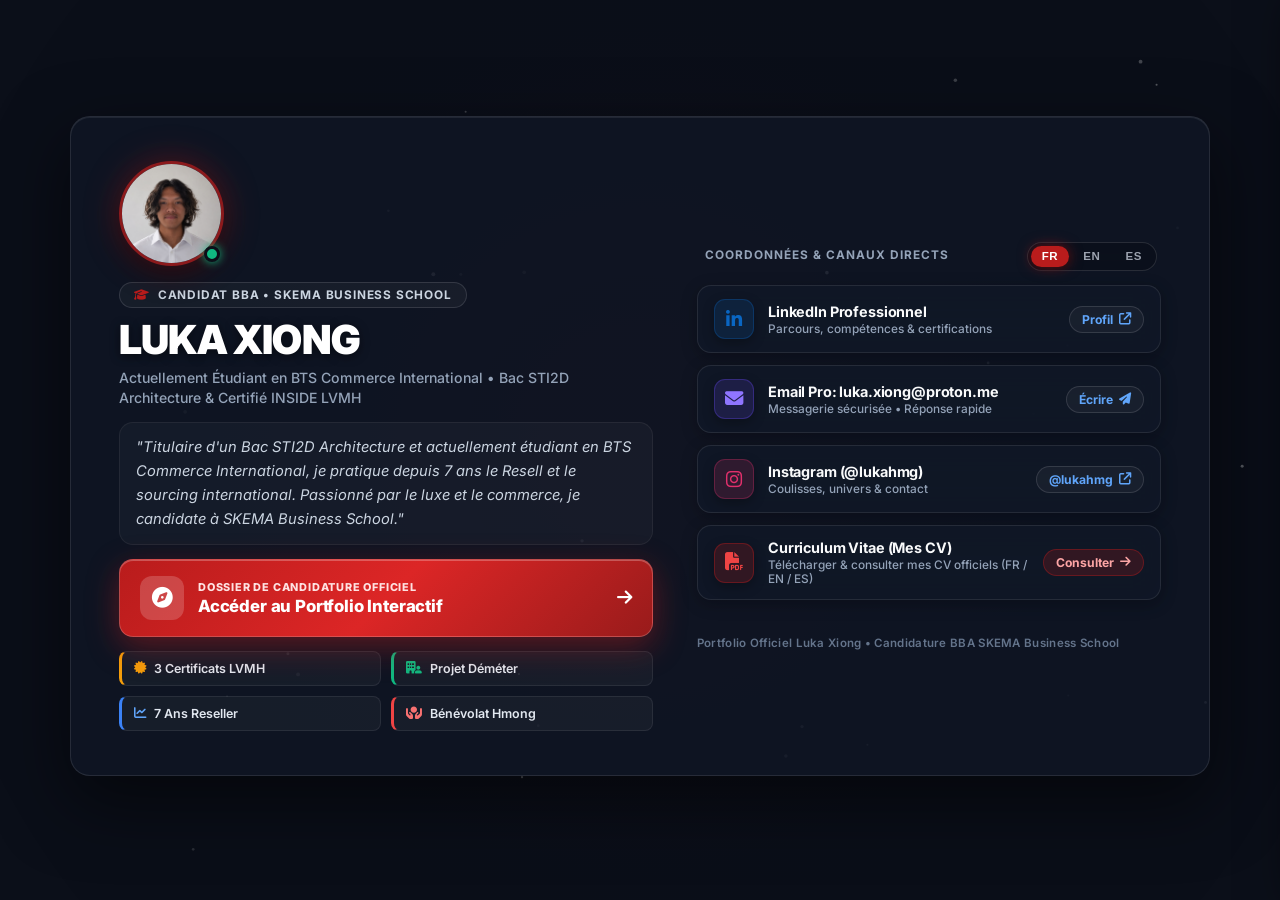
==== index.html @ 1ac9ce9d "Add files via upload" ====
<!DOCTYPE html>
<html lang="fr">
<head>
  <meta charset="UTF-8">
  <meta name="viewport" content="width=device-width, initial-scale=1.0">
  <title>Luka Xiong | Portfolio — Candidature SKEMA Business School</title>
  <meta name="description" content="Portfolio officiel de Luka Xiong — Étudiant et jeune bachelier d'un Bac STI2D Architecture, passionné par le commerce.">
  
  <!-- DNS Prefetch & Google Fonts -->
  <link rel="dns-prefetch" href="https://fonts.googleapis.com">
  <link rel="dns-prefetch" href="https://cdnjs.cloudflare.com">
  <link rel="preconnect" href="https://fonts.googleapis.com">
  <link rel="preconnect" href="https://fonts.gstatic.com" crossorigin>
  <link href="https://fonts.googleapis.com/css2?family=Inter:wght@300;400;500;600;700;800;900&display=swap" rel="stylesheet">
  <link rel="stylesheet" href="https://cdnjs.cloudflare.com/ajax/libs/font-awesome/6.4.0/css/all.min.css">
  
  <!-- Custom Stylesheet & Defer Translation Engine -->
  <link rel="stylesheet" href="styles.css?v=60.0">
  <script defer src="translations.js?v=60.0"></script>
</head>
<body class="on-intro">

  <!-- Interactive Animated Reactive Canvas Background -->
  <canvas id="bgCanvas"></canvas>

  <!-- Laser Sweep Shimmer Line for Multilingual Transitions -->
  <div id="langSweepBar" class="lang-sweep-bar" aria-hidden="true"></div>

  <!-- Executive HUD Floating Language Feedback Toast -->
  <div id="langHudPill" class="lang-hud-pill" aria-hidden="true">
    <i class="fa-solid fa-globe lang-hud-icon"></i>
    <span class="lang-hud-label" id="langHudLabel">Français (FR)</span>
    <span class="lang-hud-status" data-i18n="lang.active">Actif</span>
  </div>

  <!-- Modern Animated Floating Header Navbar -->
  <header class="modern-header header-hidden">
    <a href="#intro" class="brand-title-badge">
      <img src="assets/candidate_photo.jpg" alt="Luka Xiong" class="header-avatar-mini">
      <div class="brand-text-group">
        <span class="brand-name">LUKA XIONG</span>
        <span class="brand-subtitle"><span class="sub-sep">/ </span><span data-i18n="brand.subtitle">CANDIDAT SKEMA BUSINESS SCHOOL</span></span>
      </div>
    </a>

    <!-- Desktop Navigation Links -->
    <div class="nav-links-wrapper">
      <ul class="nav-links-container">
        <li><a href="#intro" class="nav-item-link active"><i class="fa-solid fa-house"></i> <span data-i18n="nav.bio">Accueil</span></a></li>
        <li><a href="#hero" class="nav-item-link"><i class="fa-solid fa-compass"></i> <span data-i18n="nav.hub">Hub Portfolio</span></a></li>
        <li><a href="#etape1" class="nav-item-link"><i class="fa-solid fa-certificate"></i> <span data-i18n="nav.lvmh">1. LVMH</span></a></li>
        <li><a href="#etape2" class="nav-item-link"><i class="fa-solid fa-building-user"></i> <span data-i18n="nav.demeter">2. Déméter</span></a></li>
        <li><a href="#etape3" class="nav-item-link"><i class="fa-solid fa-chart-line"></i> <span data-i18n="nav.resell">3. Reseller</span></a></li>
        <li><a href="#etape4" class="nav-item-link"><i class="fa-solid fa-hands-holding-circle"></i> <span data-i18n="nav.hmong">4. Festivals Hmong</span></a></li>
      </ul>
    </div>

    <!-- Desktop Language Switcher & Contact Button -->
    <div class="header-right-actions">
      <div class="lang-switcher" id="desktopLangSwitcher" role="group" aria-label="Langue">
        <button type="button" class="lang-btn active" data-lang="fr" title="Français">FR</button>
        <button type="button" class="lang-btn" data-lang="en" title="English">EN</button>
        <button type="button" class="lang-btn" data-lang="es" title="Español">ES</button>
      </div>
      <button class="btn-vivid-blue header-contact-btn" id="btnShortlist">
        <i class="fa-solid fa-file-pdf"></i> <span data-i18n="nav.cv_contact">CV &amp; Contact</span>
      </button>
    </div>

    <!-- Mobile 3-Bar Hamburger Toggle Button -->
    <button class="mobile-nav-toggle" id="mobileNavToggle" aria-label="Menu de navigation" title="Ouvrir le menu">
      <span class="bar bar-1"></span>
      <span class="bar bar-2"></span>
      <span class="bar bar-3"></span>
    </button>
  </header>

  <!-- Modern Fluid Mobile Navigation Popup Sheet -->
  <div class="mobile-nav-popover" id="mobileNavPopover">
    <div class="mobile-nav-backdrop" id="mobileNavBackdrop"></div>
    <div class="mobile-nav-pane">
      <div class="mobile-nav-header">
        <div class="mobile-nav-brand">
          <img src="assets/candidate_photo.jpg" alt="Luka Xiong" class="header-avatar-mini">
          <div>
            <div style="font-weight: 800; font-size: 0.95rem; color: #F9FAFB;">Luka Xiong</div>
            <div style="font-size: 0.72rem; color: #FCA5A5; font-weight: 700;"><i class="fa-solid fa-graduation-cap"></i> <span data-i18n="mobile.title">Candidat SKEMA Business School</span></div>
          </div>
        </div>
        <button class="mobile-nav-close" id="mobileNavClose" aria-label="Fermer le menu">&times;</button>
      </div>

      <!-- Mobile Language Switcher Row -->
      <div class="mobile-lang-box">
        <span class="mobile-lang-label"><i class="fa-solid fa-globe"></i> <span data-i18n="mobile.lang_label">Langue / Language :</span></span>
        <div class="lang-switcher" id="mobileLangSwitcher" role="group" aria-label="Choix de la langue">
          <button type="button" class="lang-btn active" data-lang="fr">FR</button>
          <button type="button" class="lang-btn" data-lang="en">EN</button>
          <button type="button" class="lang-btn" data-lang="es">ES</button>
        </div>
      </div>

      <nav class="mobile-nav-menu">
        <a href="#intro" class="mobile-nav-item active">
          <div class="mobile-nav-icon" style="color: #60A5FA; background: rgba(96, 165, 250, 0.12);"><i class="fa-solid fa-house"></i></div>
          <div class="mobile-nav-info">
            <span class="mobile-nav-title" data-i18n="mobile.bio_title">Accueil &amp; Profil</span>
            <span class="mobile-nav-subtitle" data-i18n="mobile.bio_sub">Page de présentation &amp; coordonnées</span>
          </div>
          <i class="fa-solid fa-chevron-right mobile-nav-arrow"></i>
        </a>

        <a href="#hero" class="mobile-nav-item">
          <div class="mobile-nav-icon" style="color: #EF4444; background: rgba(239, 68, 68, 0.12);"><i class="fa-solid fa-compass"></i></div>
          <div class="mobile-nav-info">
            <span class="mobile-nav-title" data-i18n="mobile.hub_title">Hub Portfolio Interactif</span>
            <span class="mobile-nav-subtitle" data-i18n="mobile.hub_sub">Univers orbital &amp; les 4 Piliers</span>
          </div>
          <i class="fa-solid fa-chevron-right mobile-nav-arrow"></i>
        </a>

        <a href="#etape1" class="mobile-nav-item">
          <div class="mobile-nav-icon" style="color: #F59E0B; background: rgba(245, 158, 11, 0.12);"><i class="fa-solid fa-certificate"></i></div>
          <div class="mobile-nav-info">
            <span class="mobile-nav-title" data-i18n="mobile.lvmh_title">1. INSIDE LVMH</span>
            <span class="mobile-nav-subtitle" data-i18n="mobile.lvmh_sub">Certifications Luxe &amp; Management</span>
          </div>
          <i class="fa-solid fa-chevron-right mobile-nav-arrow"></i>
        </a>

        <a href="#etape2" class="mobile-nav-item">
          <div class="mobile-nav-icon" style="color: #10B981; background: rgba(16, 185, 129, 0.12);"><i class="fa-solid fa-building-user"></i></div>
          <div class="mobile-nav-info">
            <span class="mobile-nav-title" data-i18n="mobile.demeter_title">2. C'Parc Déméter</span>
            <span class="mobile-nav-subtitle" data-i18n="mobile.demeter_sub">Architecture &amp; Transition Écologique</span>
          </div>
          <i class="fa-solid fa-chevron-right mobile-nav-arrow"></i>
        </a>

        <a href="#etape3" class="mobile-nav-item">
          <div class="mobile-nav-icon" style="color: #3B82F6; background: rgba(59, 130, 246, 0.12);"><i class="fa-solid fa-chart-line"></i></div>
          <div class="mobile-nav-info">
            <span class="mobile-nav-title" data-i18n="mobile.resell_title">3. Reseller</span>
            <span class="mobile-nav-subtitle" data-i18n="mobile.resell_sub">7 Ans Sourcing Mondial • Achat sur Commande</span>
          </div>
          <i class="fa-solid fa-chevron-right mobile-nav-arrow"></i>
        </a>

        <a href="#etape4" class="mobile-nav-item">
          <div class="mobile-nav-icon" style="color: #EF4444; background: rgba(239, 68, 68, 0.12);"><i class="fa-solid fa-hands-holding-circle"></i></div>
          <div class="mobile-nav-info">
            <span class="mobile-nav-title" data-i18n="mobile.hmong_title">4. Festivals Hmong</span>
            <span class="mobile-nav-subtitle" data-i18n="mobile.hmong_sub">Bénévolat &amp; Engagement Communautaire</span>
          </div>
          <i class="fa-solid fa-chevron-right mobile-nav-arrow"></i>
        </a>
      </nav>

      <div class="mobile-nav-footer">
        <button class="btn-mobile-contact" id="btnMobileContact">
          <i class="fa-solid fa-file-pdf"></i> <span data-i18n="mobile.cta_cv">Consulter mes CV &amp; Contact</span>
        </button>
      </div>
    </div>
  </div>

  <!-- Sticky Bottom Floating Contact & CV Button -->
  <button class="sticky-contact-btn" id="btnShortlistFloating">
    <i class="fa-solid fa-file-pdf"></i> <span data-i18n="sticky.cv_btn">CV &amp; Contact</span>
  </button>

  <!-- INTRO LANDING SECTION (WITHOUT TOP NAVBAR) -->
  <section class="modern-section active-view" id="intro">
    <div class="linktree-dashboard-container">
      
      <!-- Left Panel: Profile Identity & Big CTA -->
      <div class="linktree-left-panel">
        <div class="linktree-avatar-wrap">
          <img src="assets/candidate_photo.jpg" alt="Luka Xiong" class="linktree-avatar">
          <div class="linktree-online-badge" title="Disponible pour échange" data-i18n-title="intro.online_badge"></div>
        </div>

        <div class="linktree-meta-block">
          <div class="skema-tag" style="margin-bottom: 4px;">
            <i class="fa-solid fa-graduation-cap"></i> <span data-i18n="intro.skema_tag">Candidat BBA • SKEMA Business School</span>
          </div>
          <h1 class="linktree-name">LUKA XIONG</h1>
          <div class="linktree-subtitle" data-i18n="intro.subtitle">
            Actuellement Étudiant en BTS Commerce International • Bac STI2D Architecture &amp; Certifié INSIDE LVMH
          </div>
        </div>

        <div class="linktree-bio" data-i18n="intro.bio">
          "Titulaire d'un Bac STI2D Architecture et actuellement étudiant en BTS Commerce International, je pratique depuis 7 ans le Resell et le sourcing international. Passionné par le luxe et le commerce, je candidate à SKEMA Business School."
        </div>

        <!-- BIG CTA: ACCESS PORTFOLIO HUB -->
        <a href="#hero" class="linktree-portfolio-cta" id="ctaAccessPortfolio">
          <div class="cta-left">
            <div class="cta-pulse-icon">
              <i class="fa-solid fa-compass"></i>
            </div>
            <div class="cta-text-wrap">
              <span class="cta-label" data-i18n="intro.cta_label">DOSSIER DE CANDIDATURE OFFICIEL</span>
              <span class="cta-title" data-i18n="intro.cta_title">Accéder au Portfolio Interactif</span>
            </div>
          </div>
          <div class="cta-arrow">
            <i class="fa-solid fa-arrow-right"></i>
          </div>
        </a>

        <!-- 4 Highlights Mini-Pills -->
        <div class="intro-highlights-grid">
          <div class="highlight-mini-pill" style="border-left: 3px solid #F59E0B;">
            <i class="fa-solid fa-certificate" style="color: #F59E0B;"></i>
            <span data-i18n="intro.pill_lvmh">3 Certificats LVMH</span>
          </div>
          <div class="highlight-mini-pill" style="border-left: 3px solid #10B981;">
            <i class="fa-solid fa-building-user" style="color: #10B981;"></i>
            <span data-i18n="intro.pill_demeter">Projet Déméter</span>
          </div>
          <div class="highlight-mini-pill" style="border-left: 3px solid #3B82F6;">
            <i class="fa-solid fa-chart-line" style="color: #60A5FA;"></i>
            <span data-i18n="intro.pill_resell">7 Ans Reseller</span>
          </div>
          <div class="highlight-mini-pill" style="border-left: 3px solid #EF4444;">
            <i class="fa-solid fa-hands-holding-circle" style="color: #F87171;"></i>
            <span data-i18n="intro.pill_hmong">Bénévolat Hmong</span>
          </div>
        </div>
      </div>

      <!-- Right Panel: Channels, Social Links & Language Switcher -->
      <div class="linktree-right-panel">
        
        <div class="linktree-section-header">
          <span class="linktree-section-label" data-i18n="intro.links_header">Coordonnées &amp; Canaux Directs</span>
          <!-- In-Page Language Switcher on Intro Landing (since navbar is hidden) -->
          <div class="lang-switcher" id="introLangSwitcher" role="group" aria-label="Langue">
            <button type="button" class="lang-btn active" data-lang="fr" title="Français">FR</button>
            <button type="button" class="lang-btn" data-lang="en" title="English">EN</button>
            <button type="button" class="lang-btn" data-lang="es" title="Español">ES</button>
          </div>
        </div>

        <div class="linktree-links-list">
          
          <!-- LinkedIn -->
          <a href="https://www.linkedin.com/in/luka-xiong-8209503b0/" target="_blank" rel="noopener noreferrer" class="linktree-link-card">
            <div class="link-card-left">
              <div class="link-icon-box" style="background: rgba(10, 102, 194, 0.15); color: #0A66C2; border: 1px solid rgba(10, 102, 194, 0.3);">
                <i class="fa-brands fa-linkedin-in"></i>
              </div>
              <div class="link-info">
                <span class="link-title" data-i18n="intro.link_linkedin_title">LinkedIn Professionnel</span>
                <span class="link-sub" data-i18n="intro.link_linkedin_sub">Parcours, compétences &amp; certifications</span>
              </div>
            </div>
            <div class="link-action-pill">
              <span data-i18n="intro.link_linkedin_btn">Profil</span> <i class="fa-solid fa-arrow-up-right-from-square"></i>
            </div>
          </a>

          <!-- Email Proton -->
          <a href="mailto:luka.xiong@proton.me" class="linktree-link-card selectable-copy">
            <div class="link-card-left">
              <div class="link-icon-box" style="background: rgba(109, 74, 255, 0.15); color: #8F75FF; border: 1px solid rgba(109, 74, 255, 0.3);">
                <i class="fa-solid fa-envelope"></i>
              </div>
              <div class="link-info">
                <span class="link-title" data-i18n="intro.link_proton_title">Email Pro: luka.xiong@proton.me</span>
                <span class="link-sub" data-i18n="intro.link_proton_sub">Messagerie sécurisée • Réponse rapide</span>
              </div>
            </div>
            <div class="link-action-pill">
              <span data-i18n="intro.link_proton_btn">Écrire</span> <i class="fa-solid fa-paper-plane"></i>
            </div>
          </a>

          <!-- Instagram -->
          <a href="https://www.instagram.com/lukahmg/" target="_blank" rel="noopener noreferrer" class="linktree-link-card">
            <div class="link-card-left">
              <div class="link-icon-box" style="background: rgba(225, 48, 108, 0.15); color: #E1306C; border: 1px solid rgba(225, 48, 108, 0.3);">
                <i class="fa-brands fa-instagram"></i>
              </div>
              <div class="link-info">
                <span class="link-title" data-i18n="intro.link_insta_title">Instagram (@lukahmg)</span>
                <span class="link-sub" data-i18n="intro.link_insta_sub">Coulisses, univers &amp; contact</span>
              </div>
            </div>
            <div class="link-action-pill">
              <span data-i18n="intro.link_insta_btn">@lukahmg</span> <i class="fa-solid fa-arrow-up-right-from-square"></i>
            </div>
          </a>


          <!-- CV Trigger Card -->
          <div class="linktree-link-card" id="linktreeContactBtn" style="cursor: pointer;">
            <div class="link-card-left">
              <div class="link-icon-box" style="background: rgba(185, 28, 28, 0.2); color: #EF4444; border: 1px solid rgba(185, 28, 28, 0.4);">
                <i class="fa-solid fa-file-pdf"></i>
              </div>
              <div class="link-info">
                <span class="link-title" data-i18n="intro.link_cv_title">Curriculum Vitae (Mes CV)</span>
                <span class="link-sub" data-i18n="intro.link_cv_sub">Télécharger &amp; consulter mes CV officiels (FR / EN / ES)</span>
              </div>
            </div>
            <div class="link-action-pill" style="background: rgba(185, 28, 28, 0.2); color: #FCA5A5; border-color: rgba(185, 28, 28, 0.4);">
              <span data-i18n="intro.link_cv_btn">Consulter</span> <i class="fa-solid fa-arrow-right"></i>
            </div>
          </div>

        </div>

        <div class="linktree-footer" data-i18n="intro.footer_note">
          Portfolio Officiel Luka Xiong • Candidature BBA SKEMA Business School
        </div>

      </div>

    </div>
  </section>

  <!-- HERO CENTRAL ORBIT HUB SECTION -->
  <section class="modern-section" id="hero">
    <div class="central-universe-container">
      <a href="#intro" class="back-to-hub-btn" style="position: absolute; top: 1.5rem; left: 1.5rem; z-index: 100;"><i class="fa-solid fa-arrow-left"></i> <span data-i18n="nav.back_to_intro">Retour à l'accueil</span></a>
      
      <!-- ELEGANT EXECUTIVE SKEMA ORBITAL SYSTEM -->
      <div class="skema-orbit-system" id="skemaOrbitSystem">
        <div class="skema-orbit-ring ring-large"></div>
        <div class="skema-orbit-ring ring-dashed"></div>
        <div class="skema-orbit-ring ring-medium"></div>
        <div class="skema-core-aura"></div>
        <div class="skema-satellite sat-1"></div>
        <div class="skema-satellite sat-2"></div>
      </div>

      <!-- CENTER HUB: LUKA XIONG -->
      <div class="center-profile-core">
        <div class="avatar-ring-container center-avatar-glow">
          <img src="assets/candidate_photo.jpg" alt="Luka Xiong" class="avatar-img">
          <div class="online-badge-dot" title="Disponible pour entretien"></div>
        </div>

        <div class="center-core-content">
          <div class="skema-tag" style="margin-bottom: 8px;">
            <i class="fa-solid fa-graduation-cap"></i> <span data-i18n="intro.skema_tag">Candidat BBA • SKEMA Business School</span>
          </div>
          <h1 class="center-core-title">LUKA XIONG</h1>
          <div class="center-core-subtitle" data-i18n="hero.subtitle">Bac STI2D Architecture • Candidat SKEMA Business School</div>
          <div class="center-core-quote" data-i18n="hero.quote">
            "Étudiant et jeune bachelier d'un Bac STI2D Architecture, passionné par le commerce."
          </div>

          <!-- Social Quick Links -->
          <div class="center-social-bar">
            <a href="https://www.linkedin.com/in/luka-xiong-8209503b0/" target="_blank" rel="noopener noreferrer" class="orbit-social-link" title="LinkedIn"><i class="fa-brands fa-linkedin"></i></a>
            <a href="mailto:luka.xiong@proton.me" class="orbit-social-link" title="Email Pro Proton (luka.xiong@proton.me)"><i class="fa-solid fa-envelope"></i></a>
            <a href="https://www.instagram.com/lukahmg/" target="_blank" rel="noopener noreferrer" class="orbit-social-link" title="Instagram"><i class="fa-brands fa-instagram"></i></a>
          </div>

          <div style="margin-top: 14px; display: flex; align-items: center; justify-content: center; gap: 8px; flex-wrap: wrap;">
            <button type="button" id="heroCvBtn" style="display: inline-flex; align-items: center; gap: 6px; font-size: 0.78rem; font-weight: 700; color: #FFFFFF; text-decoration: none; padding: 6px 16px; background: #B91C1C; border: 1px solid rgba(255,255,255,0.2); border-radius: 99px; cursor: pointer; box-shadow: 0 4px 12px rgba(185, 28, 28, 0.4); transition: all 0.2s ease;">
              <i class="fa-solid fa-file-pdf"></i> <span data-i18n="hero.cv_btn">Consulter mes CV (PDF)</span>
            </button>
            <a href="#intro" style="display: inline-flex; align-items: center; gap: 6px; font-size: 0.76rem; font-weight: 700; color: #94A3B8; text-decoration: none; padding: 6px 14px; background: rgba(255,255,255,0.05); border: 1px solid rgba(255,255,255,0.1); border-radius: 99px; transition: all 0.2s ease;">
              <i class="fa-solid fa-address-card" style="color: #60A5FA;"></i> <span data-i18n="hero.bio_btn">Bio &amp; Liens</span>
            </a>
          </div>
        </div>
      </div>

      <!-- 4 ORBITING THEME NODES DISPERSED AROUND LUKA -->
      
      <!-- Node 1: INSIDE LVMH (Top Left) -->
      <a href="#etape1" class="orbit-node node-lvmh">
        <div class="node-icon"><i class="fa-solid fa-certificate"></i></div>
        <div class="node-text-wrap">
          <span class="node-tag" data-i18n="hero.node1_tag">1. CERTIFICATIONS LUXE</span>
          <span class="node-title" data-i18n="hero.node1_title">INSIDE LVMH</span>
          <span class="node-desc" data-i18n="hero.node1_desc">Filières Global Management</span>
        </div>
      </a>

      <!-- Node 2: PROJET DÉMÉTER (Top Right) -->
      <a href="#etape2" class="orbit-node node-demeter">
        <div class="node-icon"><i class="fa-solid fa-building-user"></i></div>
        <div class="node-text-wrap">
          <span class="node-tag" data-i18n="hero.node2_tag">2. ARCHITECTURE DURABLE</span>
          <span class="node-title" data-i18n="hero.node2_title">C'Parc Déméter</span>
          <span class="node-desc" data-i18n="hero.node2_desc">Transition Durable &amp; Éco-Conception</span>
        </div>
      </a>

      <!-- Node 3: RESELLER (Bottom Left) -->
      <a href="#etape3" class="orbit-node node-resell">
        <div class="node-icon"><i class="fa-solid fa-chart-line"></i></div>
        <div class="node-text-wrap">
          <span class="node-tag" data-i18n="hero.node3_tag">3. COMMERCE &amp; SOURCING MONDIAL</span>
          <span class="node-title" data-i18n="hero.node3_title">Reseller</span>
          <span class="node-desc" data-i18n="hero.node3_desc">7 Ans Terrain • Sourcing International</span>
        </div>
      </a>

      <!-- Node 4: BÉNÉVOLAT & FESTIVALS HMONG (Bottom Right) -->
      <a href="#etape4" class="orbit-node node-benevolat">
        <div class="node-icon"><i class="fa-solid fa-hands-holding-circle"></i></div>
        <div class="node-text-wrap">
          <span class="node-tag" data-i18n="hero.node4_tag">4. BÉNÉVOLAT &amp; ENTRAIDE</span>
          <span class="node-title" data-i18n="hero.node4_title">Festivals Hmong</span>
          <span class="node-desc" data-i18n="hero.node4_desc">"At Home Worldwide" • 7 Villes</span>
        </div>
      </a>

    </div>
  </section>

  <!-- ÉTAPE 1 : CERTIFICATIONS PROFESSIONNELLES INSIDE LVMH -->
  <section class="modern-section" id="etape1">
    <a href="#hero" class="back-to-hub-btn"><i class="fa-solid fa-arrow-left"></i> <span data-i18n="nav.back_to_hub">Retour au Hub Portfolio</span></a>
    <div class="skema-tag">
      <i class="fa-solid fa-graduation-cap"></i> <span data-i18n="lvmh.skema_tag">Synergie SKEMA • Filières Global Management &amp; Luxe</span>
    </div>
    <div class="step-number-tag">
      <i class="fa-solid fa-certificate"></i> <span data-i18n="lvmh.step_tag">ÉTAPE 1 / 4 — APPRENDRE AU-DELÀ DES COURS</span>
    </div>
    <h2 class="section-hero-title"><span data-i18n="lvmh.title">Certifications INSIDE LVMH</span></h2>
    <div class="section-hero-subtitle" data-i18n="lvmh.subtitle">Immersion certifiée dans les coulisses et l'excellence managériale du premier groupe de luxe mondial</div>

    <!-- Official LVMH Certificates Display -->
    <div style="margin-bottom: 2.5rem;">
      <div style="display: flex; align-items: center; justify-content: space-between; margin-bottom: 1.25rem;">
        <div style="font-size: 0.85rem; font-weight: 800; letter-spacing: 1.5px; text-transform: uppercase; color: #EAB308;">
          <i class="fa-solid fa-award"></i> <span data-i18n="lvmh.certs_header">Mes 3 Certificats Officiels INSIDE LVMH</span>
        </div>
        <span style="font-size: 0.78rem; color: #94A3B8; font-weight: 600;"><i class="fa-solid fa-shield-halved" style="color: #D4AF37;"></i> <span data-i18n="lvmh.certs_badge">Validé &amp; Diplômé</span></span>
      </div>

      <div class="grid-3">
        <!-- 1. Creation & Branding, Operations & Supply Chain -->
        <div class="vivid-card card-lvmh image-box" style="padding: 16px; display: flex; flex-direction: column; justify-content: space-between;">
          <div>
            <div class="photo-frame-wrapper aspect-16-9 clickable-proof" data-img="assets/lvmh_cert_1_hd.png" style="cursor: zoom-in;" title="Cliquez pour agrandir en HD">
              <img loading="lazy" decoding="async" src="assets/lvmh_cert_1_hd.png" alt="Certificat Officiel LVMH Creation & Operations - Luka Xiong">
            </div>
            <div style="padding: 12px 4px 4px 4px;">
              <div style="display: flex; justify-content: space-between; align-items: center; margin-bottom: 6px;">
                <span style="background: rgba(212, 175, 55, 0.15); color: #F59E0B; padding: 2px 8px; border-radius: 99px; font-size: 0.7rem; font-weight: 800; border: 1px solid rgba(212, 175, 55, 0.3);">Spécialisation 1</span>
                <span style="color: #94A3B8; font-size: 0.7rem; font-weight: 600;"><i class="fa-solid fa-calendar-check" style="color: #D4AF37;"></i> 10/12/2025</span>
              </div>
              <div style="color: #F9FAFB; font-weight: 800; font-size: 0.92rem; line-height: 1.35;" data-i18n="lvmh.cert1_title">Creation &amp; Branding, Operations &amp; Supply Chain</div>
              <div style="color: #64748B; font-size: 0.68rem; margin-top: 4px; font-family: monospace;">ID: a361674b-f0f9-4cda...</div>
            </div>
          </div>
          <div style="display: flex; gap: 6px; margin-top: 12px; padding-top: 10px; border-top: 1px solid rgba(255,255,255,0.06);">
            <button type="button" class="btn-cv-prev clickable-proof" data-img="assets/lvmh_cert_1_hd.png" style="flex: 1; padding: 6px 10px; font-size: 0.74rem;">
              <i class="fa-solid fa-eye"></i> <span data-i18n="lvmh.btn_preview">Aperçu HD</span>
            </button>
            <a href="assets/certificat_lvmh_creation_operations.pdf" target="_blank" download="Certificat_LVMH_Creation_Operations_Luka_Xiong.pdf" class="btn-cv-dl" style="background: rgba(212, 175, 55, 0.2); border-color: #D4AF37; color: #FFFFFF !important; padding: 6px 10px; font-size: 0.74rem;" title="Télécharger le PDF officiel">
              <i class="fa-solid fa-download"></i> <span data-i18n="lvmh.btn_download">PDF</span>
            </a>
          </div>
        </div>

        <!-- 2. Creation & Branding, Retail & Customer Experience -->
        <div class="vivid-card card-lvmh image-box" style="padding: 16px; display: flex; flex-direction: column; justify-content: space-between;">
          <div>
            <div class="photo-frame-wrapper aspect-16-9 clickable-proof" data-img="assets/lvmh_cert_2_hd.png" style="cursor: zoom-in;" title="Cliquez pour agrandir en HD">
              <img loading="lazy" decoding="async" src="assets/lvmh_cert_2_hd.png" alt="Certificat Officiel LVMH Creation & Retail - Luka Xiong">
            </div>
            <div style="padding: 12px 4px 4px 4px;">
              <div style="display: flex; justify-content: space-between; align-items: center; margin-bottom: 6px;">
                <span style="background: rgba(212, 175, 55, 0.15); color: #F59E0B; padding: 2px 8px; border-radius: 99px; font-size: 0.7rem; font-weight: 800; border: 1px solid rgba(212, 175, 55, 0.3);">Spécialisation 2</span>
                <span style="color: #94A3B8; font-size: 0.7rem; font-weight: 600;"><i class="fa-solid fa-calendar-check" style="color: #D4AF37;"></i> 05/07/2026</span>
              </div>
              <div style="color: #F9FAFB; font-weight: 800; font-size: 0.92rem; line-height: 1.35;" data-i18n="lvmh.cert2_title">Creation &amp; Branding, Retail &amp; Customer Experience</div>
              <div style="color: #64748B; font-size: 0.68rem; margin-top: 4px; font-family: monospace;">ID: 3e78050c-1c9d-4a4c...</div>
            </div>
          </div>
          <div style="display: flex; gap: 6px; margin-top: 12px; padding-top: 10px; border-top: 1px solid rgba(255,255,255,0.06);">
            <button type="button" class="btn-cv-prev clickable-proof" data-img="assets/lvmh_cert_2_hd.png" style="flex: 1; padding: 6px 10px; font-size: 0.74rem;">
              <i class="fa-solid fa-eye"></i> <span data-i18n="lvmh.btn_preview">Aperçu HD</span>
            </button>
            <a href="assets/certificat_lvmh_creation_retail.pdf" target="_blank" download="Certificat_LVMH_Creation_Retail_Luka_Xiong.pdf" class="btn-cv-dl" style="background: rgba(212, 175, 55, 0.2); border-color: #D4AF37; color: #FFFFFF !important; padding: 6px 10px; font-size: 0.74rem;" title="Télécharger le PDF officiel">
              <i class="fa-solid fa-download"></i> <span data-i18n="lvmh.btn_download">PDF</span>
            </a>
          </div>
        </div>

        <!-- 3. Operations & Supply Chain, Retail & Customer Experience -->
        <div class="vivid-card card-lvmh image-box" style="padding: 16px; display: flex; flex-direction: column; justify-content: space-between;">
          <div>
            <div class="photo-frame-wrapper aspect-16-9 clickable-proof" data-img="assets/lvmh_cert_3_hd.png" style="cursor: zoom-in;" title="Cliquez pour agrandir en HD">
              <img loading="lazy" decoding="async" src="assets/lvmh_cert_3_hd.png" alt="Certificat Officiel LVMH Operations & Retail - Luka Xiong">
            </div>
            <div style="padding: 12px 4px 4px 4px;">
              <div style="display: flex; justify-content: space-between; align-items: center; margin-bottom: 6px;">
                <span style="background: rgba(212, 175, 55, 0.15); color: #F59E0B; padding: 2px 8px; border-radius: 99px; font-size: 0.7rem; font-weight: 800; border: 1px solid rgba(212, 175, 55, 0.3);">Spécialisation 3</span>
                <span style="color: #94A3B8; font-size: 0.7rem; font-weight: 600;"><i class="fa-solid fa-calendar-check" style="color: #D4AF37;"></i> 05/07/2026</span>
              </div>
              <div style="color: #F9FAFB; font-weight: 800; font-size: 0.92rem; line-height: 1.35;" data-i18n="lvmh.cert3_title">Operations &amp; Supply Chain, Retail &amp; Customer Experience</div>
              <div style="color: #64748B; font-size: 0.68rem; margin-top: 4px; font-family: monospace;">ID: a361674b-f0f9-4cda...</div>
            </div>
          </div>
          <div style="display: flex; gap: 6px; margin-top: 12px; padding-top: 10px; border-top: 1px solid rgba(255,255,255,0.06);">
            <button type="button" class="btn-cv-prev clickable-proof" data-img="assets/lvmh_cert_3_hd.png" style="flex: 1; padding: 6px 10px; font-size: 0.74rem;">
              <i class="fa-solid fa-eye"></i> <span data-i18n="lvmh.btn_preview">Aperçu HD</span>
            </button>
            <a href="assets/certificat_lvmh_operations_retail.pdf" target="_blank" download="Certificat_LVMH_Operations_Retail_Luka_Xiong.pdf" class="btn-cv-dl" style="background: rgba(212, 175, 55, 0.2); border-color: #D4AF37; color: #FFFFFF !important; padding: 6px 10px; font-size: 0.74rem;" title="Télécharger le PDF officiel">
              <i class="fa-solid fa-download"></i> <span data-i18n="lvmh.btn_download">PDF</span>
            </a>
          </div>
        </div>
      </div>
    </div>

    <!-- Ce que j'ai concrètement appris avec INSIDE LVMH (4 Piliers Clés) -->
    <div class="tab-container vivid-card card-lvmh" style="margin-bottom: 2rem;">
      <div style="font-size: 0.85rem; font-weight: 800; letter-spacing: 1.5px; text-transform: uppercase; color: #EAB308; margin-bottom: 1.25rem;">
        <i class="fa-solid fa-lightbulb"></i> <span data-i18n="lvmh.learn_header">Ce Que J'ai Concrètement Appris &amp; Retenu (Mes 4 Piliers Clés)</span>
      </div>

      <div class="tab-controls">
        <button class="tab-btn active" data-tab="module1"><i class="fa-solid fa-landmark"></i> <span data-i18n="lvmh.tab1_btn">1. Histoire &amp; Marques</span></button>
        <button class="tab-btn" data-tab="module2"><i class="fa-solid fa-wand-magic-sparkles"></i> <span data-i18n="lvmh.tab2_btn">2. Image &amp; Création</span></button>
        <button class="tab-btn" data-tab="module3"><i class="fa-solid fa-leaf"></i> <span data-i18n="lvmh.tab3_btn">3. Logistique &amp; Écologie</span></button>
        <button class="tab-btn" data-tab="module4"><i class="fa-solid fa-gem"></i> <span data-i18n="lvmh.tab4_btn">4. Vente &amp; Accueil Client</span></button>
      </div>

      <div class="tab-pane active" id="module1">
        <h4 style="color: #F9FAFB; font-size: 1.2rem; font-weight: 800; margin-bottom: 12px;" data-i18n="lvmh.tab1_title">1. Modèle Économique &amp; Préservation de la Valeur</h4>
        <div style="display: flex; flex-direction: column; gap: 10px;">
          <div class="insight-bullet">
            <i class="fa-solid fa-building-columns" style="color: #D4AF37;"></i>
            <div data-i18n="lvmh.tab1_p1">
              <strong>Préservation des 75 Maisons :</strong> Gestion décentralisée d'un portefeuille de marques prestigieuses, en maintenant l'héritage historique et l'artisanat d'exception de chacune sans standardisation.
            </div>
          </div>
          <div class="insight-bullet">
            <i class="fa-solid fa-chart-pie" style="color: #D4AF37;"></i>
            <div data-i18n="lvmh.tab1_p2">
              <strong>Modèle Économique du Luxe :</strong> Rareté maîtrisée, marges brutes élevées, absence de déstockage massif pour protéger la valeur et la désirabilité sur le très long terme.
            </div>
          </div>
        </div>
      </div>

      <div class="tab-pane" id="module2">
        <h4 style="color: #F9FAFB; font-size: 1.2rem; font-weight: 800; margin-bottom: 12px;" data-i18n="lvmh.tab2_title">2. Créativité &amp; Image de Marque</h4>
        <div style="display: flex; flex-direction: column; gap: 10px;">
          <div class="insight-bullet">
            <i class="fa-solid fa-wand-magic-sparkles" style="color: #D4AF37;"></i>
            <div data-i18n="lvmh.tab2_p1">
              <strong>Équilibre Création &amp; Rentabilité :</strong> Apporter une vision artistique contemporaine et audacieuse tout en respectant scrupuleusement les codes intemporels de la Maison.
            </div>
          </div>
          <div class="insight-bullet">
            <i class="fa-solid fa-shield-halved" style="color: #D4AF37;"></i>
            <div data-i18n="lvmh.tab2_p2">
              <strong>Capital Marque International :</strong> Protection juridique rigoureuse de la propriété intellectuelle, cohérence globale de la communication et lutte anti-contrefaçon.
            </div>
          </div>
        </div>
      </div>

      <div class="tab-pane" id="module3">
        <h4 style="color: #F9FAFB; font-size: 1.2rem; font-weight: 800; margin-bottom: 12px;" data-i18n="lvmh.tab3_title">3. Logistique, Qualité &amp; Respect de l'Environnement</h4>
        <div style="display: flex; flex-direction: column; gap: 10px;">
          <div class="insight-bullet">
            <i class="fa-solid fa-boxes-packing" style="color: #D4AF37;"></i>
            <div data-i18n="lvmh.tab3_p1">
              <strong>Supply Chain Haute Précision :</strong> Traçabilité totale des approvisionnements, sélection éthique des matières nobles et zéro compromis sur la qualité des finitions.
            </div>
          </div>
          <div class="insight-bullet">
            <i class="fa-solid fa-leaf" style="color: #10B981;"></i>
            <div data-i18n="lvmh.tab3_p2">
              <strong>Programme LIFE 360 :</strong> Intégration concrète de l'éco-conception, réduction de l'empreinte carbone transport et circularité vertueuse dans tous les ateliers.
            </div>
          </div>
        </div>
      </div>

      <div class="tab-pane" id="module4">
        <h4 style="color: #F9FAFB; font-size: 1.2rem; font-weight: 800; margin-bottom: 12px;" data-i18n="lvmh.tab4_title">4. Vente en Boutique, En Ligne &amp; Accueil Client</h4>
        <div style="display: flex; flex-direction: column; gap: 10px;">
          <div class="insight-bullet">
            <i class="fa-solid fa-gem" style="color: #D4AF37;"></i>
            <div data-i18n="lvmh.tab4_p1">
              <strong>Expérience Client Omnicanale :</strong> Accueil sur-mesure d'exception en boutique et continuité irréprochable du service, de l'écoute et du packaging soigné sur le digital.
            </div>
          </div>
          <div class="insight-bullet">
            <i class="fa-solid fa-handshake" style="color: #D4AF37;"></i>
            <div data-i18n="lvmh.tab4_p2">
              <strong>Dimension Émotionnelle :</strong> Le client n'achète pas un simple produit, mais intègre une histoire humaine, un savoir-faire d'art et un univers d'excellence.
            </div>
          </div>
        </div>
      </div>
    </div>

    <!-- Mon Bilan Personnel & Impact sur mes Projets -->
    <div class="grid-2">
      <div class="vivid-card card-lvmh">
        <div class="card-watermark"><i class="fa-solid fa-graduation-cap"></i></div>
        <div style="font-size: 0.78rem; font-weight: 800; color: #EAB308; text-transform: uppercase; letter-spacing: 1px; margin-bottom: 6px;" data-i18n="lvmh.why_tag">Démarche Personnelle</div>
        <h3 class="vivid-card-title" data-i18n="lvmh.why_title">Pourquoi cette initiative en autonomie ?</h3>
        <div style="display: flex; flex-direction: column; gap: 10px; margin-top: 8px;">
          <div class="insight-bullet">
            <i class="fa-solid fa-compass" style="color: #D4AF37;"></i>
            <div data-i18n="lvmh.why_p1"><strong>Curiosité &amp; Proactivité :</strong> Volonté de me former par moi-même en dehors des cours du lycée pour comprendre la gestion des plus grandes entreprises mondiales.</div>
          </div>
          <div class="insight-bullet">
            <i class="fa-solid fa-bullseye" style="color: #D4AF37;"></i>
            <div data-i18n="lvmh.why_p2"><strong>Exigence BBA SKEMA :</strong> Acquérir dès le lycée une culture managériale solide pour être immédiatement opérationnel et pertinent en cours.</div>
          </div>
        </div>
      </div>

      <div class="vivid-card card-lvmh">
        <div class="card-watermark"><i class="fa-solid fa-briefcase"></i></div>
        <div style="font-size: 0.78rem; font-weight: 800; color: #EAB308; text-transform: uppercase; letter-spacing: 1px; margin-bottom: 6px;" data-i18n="lvmh.impact_tag">Application Concrète</div>
        <h3 class="vivid-card-title" data-i18n="lvmh.impact_title">Ce que cela m'apporte au quotidien</h3>
        <div style="display: flex; flex-direction: column; gap: 10px; margin-top: 8px;">
          <div class="insight-bullet">
            <i class="fa-solid fa-check-double" style="color: #D4AF37;"></i>
            <div data-i18n="lvmh.impact_p1"><strong>Souci du Détail &amp; Authenticité :</strong> Application stricte des critères de qualité dans mon activité d'achat-revente et vérification des pièces.</div>
          </div>
          <div class="insight-bullet">
            <i class="fa-solid fa-people-arrows" style="color: #D4AF37;"></i>
            <div data-i18n="lvmh.impact_p2"><strong>Sens du Service &amp; de l'Accueil :</strong> Rigueur d'organisation transposée dans mes projets d'architecture et l'accueil lors de mes engagements bénévoles.</div>
          </div>
        </div>
      </div>
    </div>
  </section>

  <!-- ÉTAPE 2 : PROJET D'ARCHITECTURE C'PARC DÉMÉTER -->
  <section class="modern-section" id="etape2">
    <a href="#hero" class="back-to-hub-btn"><i class="fa-solid fa-arrow-left"></i> <span data-i18n="nav.back_to_hub">Retour au Hub Portfolio</span></a>
    <div class="skema-tag">
      <i class="fa-solid fa-graduation-cap"></i> <span data-i18n="demeter.skema_tag">Synergie SKEMA • Transition Durable &amp; Éco-Conception</span>
    </div>
    <div class="step-number-tag">
      <i class="fa-solid fa-building-user"></i> <span data-i18n="demeter.step_tag">ÉTAPE 2 / 4 — CONCEVOIR DES PROJETS CONCRETS</span>
    </div>
    <h2 class="section-hero-title"><span data-i18n="demeter.title">Projet Scolaire : C'Parc Déméter</span></h2>
    <div class="section-hero-subtitle" data-i18n="demeter.subtitle">
      Projet d'aménagement écologique et durable du <strong>Quartier de La Madeleine à Chartres</strong> — Exposition publique avec Le Forum &amp; la Ville de Chartres (Trophée des Talents de la Préfecture 2025)
    </div>

    <!-- EXECUTIVE KPI BAR DÉMÉTER -->
    <div style="display: grid; grid-template-columns: repeat(auto-fit, minmax(220px, 1fr)); gap: 1.25rem; margin-bottom: 2.5rem;">
      <div class="vivid-card card-demeter" style="padding: 1.5rem; text-align: center;">
        <div style="font-size: 2.2rem; font-weight: 800; color: #FFFFFF;" data-i18n="demeter.kpi1_title">Projet Urbain</div>
        <div style="font-size: 0.82rem; font-weight: 700; text-transform: uppercase; color: #34D399; margin-top: 4px;" data-i18n="demeter.kpi1_sub">Éco-Responsable</div>
        <div style="font-size: 0.78rem; color: #94A3B8; font-weight: 500; margin-top: 2px;" data-i18n="demeter.kpi1_desc">Quartier de La Madeleine à Chartres</div>
      </div>
      <div class="vivid-card card-demeter" style="padding: 1.5rem; text-align: center;">
        <div style="font-size: 2.2rem; font-weight: 800; color: #FFFFFF;" data-i18n="demeter.kpi2_title">STI2D &amp; Art</div>
        <div style="font-size: 0.82rem; font-weight: 700; text-transform: uppercase; color: #34D399; margin-top: 4px;" data-i18n="demeter.kpi2_sub">Lycée Jehan-de-Beauce</div>
        <div style="font-size: 0.78rem; color: #94A3B8; font-weight: 500; margin-top: 2px;" data-i18n="demeter.kpi2_desc">Chaudronnerie, électricité &amp; architecture</div>
      </div>
      <div class="vivid-card card-demeter" style="padding: 1.5rem; text-align: center;">
        <div style="font-size: 2.2rem; font-weight: 800; color: #FFFFFF;" data-i18n="demeter.kpi3_title">5 Maquettes</div>
        <div style="font-size: 0.82rem; font-weight: 700; text-transform: uppercase; color: #34D399; margin-top: 4px;" data-i18n="demeter.kpi3_sub">Prototypes d'Atelier</div>
        <div style="font-size: 0.78rem; color: #94A3B8; font-weight: 500; margin-top: 2px;" data-i18n="demeter.kpi3_desc">Réalisations concrètes exposées au public</div>
      </div>
      <div class="vivid-card card-demeter" style="padding: 1.5rem; text-align: center;">
        <div style="font-size: 2.2rem; font-weight: 800; color: #FFFFFF;" data-i18n="demeter.kpi4_title">Lauréat 2025</div>
        <div style="font-size: 0.82rem; font-weight: 700; text-transform: uppercase; color: #34D399; margin-top: 4px;" data-i18n="demeter.kpi4_sub">Trophée des Talents</div>
        <div style="font-size: 0.78rem; color: #94A3B8; font-weight: 500; margin-top: 2px;" data-i18n="demeter.kpi4_desc">Certifié par le Maire de Chartres</div>
      </div>
    </div>

    <!-- SOUS-NAVIGATION EN 3 ONGLETS ÉPURÉS -->
    <div class="section-tab-nav">
      <button class="section-tab-btn active" data-tab="tab-maquettes">
        <i class="fa-solid fa-shapes" style="color: #10B981;"></i> <span data-i18n="demeter.tab1_nav">1. Maquettes d'Atelier (5 Réalisations)</span>
      </button>
      <button class="section-tab-btn" data-tab="tab-archi">
        <i class="fa-solid fa-compass-drafting" style="color: #10B981;"></i> <span data-i18n="demeter.tab2_nav">2. Dossier &amp; Plans d'Architecture</span>
      </button>
      <button class="section-tab-btn" data-tab="tab-officiel">
        <i class="fa-solid fa-award" style="color: #10B981;"></i> <span data-i18n="demeter.tab3_nav">3. Exposition, Trophée &amp; Certificat</span>
      </button>
    </div>

    <!-- CONTENU ONGLET 1 : LES 5 MAQUETTES PHYSIQUES D'ATELIER -->
    <div class="section-tab-pane active" id="tab-maquettes">
      <div style="margin-bottom: 2rem;">
        <div style="font-size: 0.82rem; font-weight: 800; color: #34D399; text-transform: uppercase; letter-spacing: 1.5px; margin-bottom: 4px;">
          <i class="fa-solid fa-hammer"></i> <span data-i18n="demeter.m_tag">Prototypage Manuel &amp; Réalisations Concrètes</span>
        </div>
        <h3 style="font-size: 1.4rem; font-weight: 800; color: #F9FAFB; margin-bottom: 0.5rem;" data-i18n="demeter.m_title">
          5 Maquettes à l'Échelle Conçues en Atelier
        </h3>
        <p class="vivid-card-desc" style="font-size: 0.95rem; max-width: 850px; margin-bottom: 1.5rem;">
          <span data-i18n="demeter.m_desc">Chaque élément architectural a été prototypé manuellement en atelier (bois, résine, matériaux éco-responsables) puis exposé aux élus de la Ville de Chartres à la Maison Pour Tous de La Madeleine.</span>
        </p>

        <!-- Grille des 2 Maquettes Majeures -->
        <div class="grid-2" style="margin-bottom: 1.5rem;">
          <!-- Card 1: Passerelle avec vitraux -->
          <div class="vivid-card card-demeter image-box" style="padding: 20px; display: flex; flex-direction: column; justify-content: space-between;">
            <div>
              <div class="photo-frame-wrapper aspect-16-9">
                <img loading="lazy" decoding="async" src="assets/maquette_passerelle_vitraux.jpg" alt="Maquette physique de la passerelle écologique avec vitraux colorés et toiture solaire">
              </div>
              <div style="padding-top: 14px;">
                <div style="display: flex; gap: 6px; flex-wrap: wrap; margin-bottom: 8px;">
                  <span style="background: rgba(16, 185, 129, 0.15); color: #34D399; border: 1px solid rgba(16, 185, 129, 0.3); padding: 3px 10px; border-radius: 99px; font-size: 0.75rem; font-weight: 800;" data-i18n="demeter.m1_pill1">Passerelle Piétons &amp; Vélos</span>
                  <span style="background: rgba(255, 255, 255, 0.04); color: #CBD5E1; border: 1px solid rgba(255, 255, 255, 0.08); padding: 3px 10px; border-radius: 99px; font-size: 0.75rem; font-weight: 600;" data-i18n="demeter.m1_pill2">Toiture Solaire</span>
                  <span style="background: rgba(255, 255, 255, 0.04); color: #CBD5E1; border: 1px solid rgba(255, 255, 255, 0.08); padding: 3px 10px; border-radius: 99px; font-size: 0.75rem; font-weight: 600;" data-i18n="demeter.m1_pill3">Vitraux de Chartres</span>
                </div>
                <h4 style="font-size: 1.2rem; font-weight: 800; color: #F9FAFB;" data-i18n="demeter.m1_title">Passerelle Écologique &amp; Vitraux Colorés</h4>
                <div style="display: flex; flex-direction: column; gap: 8px; margin-top: 10px;">
                  <div class="insight-bullet" style="padding: 10px 14px;">
                    <i class="fa-solid fa-solar-panel" style="color: #10B981;"></i>
                    <div data-i18n="demeter.m1_b1"><strong>Toiture Solaire :</strong> Production d'électricité autonome et ombrage au-dessus de la voie routière.</div>
                  </div>
                  <div class="insight-bullet" style="padding: 10px 14px;">
                    <i class="fa-solid fa-palette" style="color: #10B981;"></i>
                    <div data-i18n="demeter.m1_b2"><strong>Vitraux de Chartres :</strong> Éclairage naturel polychrome inspiré de la rosace de la Cathédrale.</div>
                  </div>
                </div>
              </div>
            </div>
            <div style="margin-top: 14px; font-size: 0.78rem; color: #94A3B8; display: flex; align-items: center; gap: 6px;">
              <i class="fa-solid fa-ruler-combined" style="color: #10B981;"></i> <span data-i18n="demeter.m1_footer">Prototypage atelier Lycée Jehan-de-Beauce</span>
            </div>
          </div>

          <!-- Card 2: Bassin, Banc circulaire et racks -->
          <div class="vivid-card card-demeter image-box" style="padding: 20px; display: flex; flex-direction: column; justify-content: space-between;">
            <div>
              <div class="photo-frame-wrapper aspect-16-9">
                <img loading="lazy" decoding="async" src="assets/maquette_bancs_bassin.jpg" alt="Maquette physique du bassin d'eau, banc circulaire d'ombrage et racks à vélo">
              </div>
              <div style="padding-top: 14px;">
                <div style="display: flex; gap: 6px; flex-wrap: wrap; margin-bottom: 8px;">
                  <span style="background: rgba(16, 185, 129, 0.15); color: #34D399; border: 1px solid rgba(16, 185, 129, 0.3); padding: 3px 10px; border-radius: 99px; font-size: 0.75rem; font-weight: 800;" data-i18n="demeter.m2_pill1">Mobilier Urbain</span>
                  <span style="background: rgba(255, 255, 255, 0.04); color: #CBD5E1; border: 1px solid rgba(255, 255, 255, 0.08); padding: 3px 10px; border-radius: 99px; font-size: 0.75rem; font-weight: 600;" data-i18n="demeter.m2_pill2">Îlot de Fraîcheur</span>
                  <span style="background: rgba(255, 255, 255, 0.04); color: #CBD5E1; border: 1px solid rgba(255, 255, 255, 0.08); padding: 3px 10px; border-radius: 99px; font-size: 0.75rem; font-weight: 600;" data-i18n="demeter.m2_pill3">Mobilité Douce</span>
                </div>
                <h4 style="font-size: 1.2rem; font-weight: 800; color: #F9FAFB;" data-i18n="demeter.m2_title">Bassin d'Eau &amp; Banc Circulaire d'Ombrage</h4>
                <div style="display: flex; flex-direction: column; gap: 8px; margin-top: 10px;">
                  <div class="insight-bullet" style="padding: 10px 14px;">
                    <i class="fa-solid fa-water" style="color: #10B981;"></i>
                    <div data-i18n="demeter.m2_b1"><strong>Îlot de Fraîcheur :</strong> Bassin d'eau sécurisé avec banc circulaire en bois entourant un arbre d'ombrage.</div>
                  </div>
                  <div class="insight-bullet" style="padding: 10px 14px;">
                    <i class="fa-solid fa-bicycle" style="color: #10B981;"></i>
                    <div data-i18n="demeter.m2_b2"><strong>Mobilité Douce :</strong> Racks vélos et trottinettes intégrés aux allées perméables pour désenclaver le parc.</div>
                  </div>
                </div>
              </div>
            </div>
            <div style="margin-top: 14px; font-size: 0.78rem; color: #94A3B8; display: flex; align-items: center; gap: 6px;">
              <i class="fa-solid fa-tree" style="color: #10B981;"></i> <span data-i18n="demeter.m2_footer">Aménagement paysager et îlot de fraîcheur</span>
            </div>
          </div>
        </div>

        <!-- Grille des 3 Maquettes Complémentaires -->
        <div class="grid-3">
          <!-- Card 3: La Guinguette -->
          <div class="vivid-card card-demeter image-box" style="padding: 16px; display: flex; flex-direction: column; justify-content: space-between;">
            <div>
              <div class="photo-frame-wrapper aspect-4-3">
                <img loading="lazy" decoding="async" src="assets/maquette_guinguette.jpg" alt="Maquette physique La Guinguette terrasse en bois et auvent">
              </div>
              <div style="padding-top: 12px;">
                <div style="display: flex; gap: 6px; flex-wrap: wrap; margin-bottom: 6px;">
                  <span style="background: rgba(16, 185, 129, 0.15); color: #34D399; border: 1px solid rgba(16, 185, 129, 0.3); padding: 2px 8px; border-radius: 99px; font-size: 0.72rem; font-weight: 800;" data-i18n="demeter.m3_pill1">Lieu Convivial</span>
                  <span style="background: rgba(255, 255, 255, 0.04); color: #CBD5E1; border: 1px solid rgba(255, 255, 255, 0.08); padding: 2px 8px; border-radius: 99px; font-size: 0.72rem; font-weight: 600;" data-i18n="demeter.m3_pill2">Terrasse Bois</span>
                </div>
                <h4 style="font-size: 1.1rem; font-weight: 800; color: #F9FAFB;" data-i18n="demeter.m3_title">« La Guinguette » du Parc</h4>
                <p class="vivid-card-desc" style="font-size: 0.88rem; margin-top: 6px; line-height: 1.5;">
                  <span data-i18n="demeter.m3_desc">Espace de restauration circulaire avec bardage bois vertical, terrasse et auvent textile rayé bleu et blanc pour créer du lien social.</span>
                </p>
              </div>
            </div>
            <div style="margin-top: 10px; font-size: 0.75rem; color: #94A3B8; display: flex; align-items: center; gap: 6px;">
              <i class="fa-solid fa-mug-hot" style="color: #10B981;"></i> <span data-i18n="demeter.m3_footer">Rencontre et lien social</span>
            </div>
          </div>

          <!-- Card 4: Amphithéâtre de verdure -->
          <div class="vivid-card card-demeter image-box" style="padding: 16px; display: flex; flex-direction: column; justify-content: space-between;">
            <div>
              <div class="photo-frame-wrapper aspect-4-3">
                <img loading="lazy" decoding="async" src="assets/maquette_amphitheatre.jpg" alt="Maquette physique amphithéâtre de verdure et scène de spectacle">
              </div>
              <div style="padding-top: 12px;">
                <div style="display: flex; gap: 6px; flex-wrap: wrap; margin-bottom: 6px;">
                  <span style="background: rgba(16, 185, 129, 0.15); color: #34D399; border: 1px solid rgba(16, 185, 129, 0.3); padding: 2px 8px; border-radius: 99px; font-size: 0.72rem; font-weight: 800;" data-i18n="demeter.m4_pill1">Culture &amp; Scène</span>
                  <span style="background: rgba(255, 255, 255, 0.04); color: #CBD5E1; border: 1px solid rgba(255, 255, 255, 0.08); padding: 2px 8px; border-radius: 99px; font-size: 0.72rem; font-weight: 600;" data-i18n="demeter.m4_pill2">Gradins en Herbe</span>
                </div>
                <h4 style="font-size: 1.1rem; font-weight: 800; color: #F9FAFB;" data-i18n="demeter.m4_title">Amphithéâtre de Verdure</h4>
                <p class="vivid-card-desc" style="font-size: 0.88rem; margin-top: 6px; line-height: 1.5;">
                  <span data-i18n="demeter.m4_desc">Gradins étagés en herbe et bois suivant la pente naturelle, avec scène couverte pour accueillir cinéma plein air et spectacles vivants.</span>
                </p>
              </div>
            </div>
            <div style="margin-top: 10px; font-size: 0.75rem; color: #94A3B8; display: flex; align-items: center; gap: 6px;">
              <i class="fa-solid fa-masks-theater" style="color: #10B981;"></i> <span data-i18n="demeter.m4_footer">Spectacles vivants</span>
            </div>
          </div>

          <!-- Card 5: Kiosque Belvédère et Masterplan -->
          <div class="vivid-card card-demeter image-box" style="padding: 16px; display: flex; flex-direction: column; justify-content: space-between;">
            <div>
              <div class="photo-frame-wrapper aspect-4-3">
                <img loading="lazy" decoding="async" src="assets/maquette_kiosque_belvedere.jpg" alt="Maquette physique kiosque belvédère octogonal et plan de masse Clos Pajot">
              </div>
              <div style="padding-top: 12px;">
                <div style="display: flex; gap: 6px; flex-wrap: wrap; margin-bottom: 6px;">
                  <span style="background: rgba(16, 185, 129, 0.15); color: #34D399; border: 1px solid rgba(16, 185, 129, 0.3); padding: 2px 8px; border-radius: 99px; font-size: 0.72rem; font-weight: 800;" data-i18n="demeter.m5_pill1">Kiosque Bois</span>
                  <span style="background: rgba(255, 255, 255, 0.04); color: #CBD5E1; border: 1px solid rgba(255, 255, 255, 0.08); padding: 2px 8px; border-radius: 99px; font-size: 0.72rem; font-weight: 600;" data-i18n="demeter.m5_pill2">Vue Panoramique</span>
                </div>
                <h4 style="font-size: 1.1rem; font-weight: 800; color: #F9FAFB;" data-i18n="demeter.m5_title">Kiosque &amp; Vue Panoramique</h4>
                <p class="vivid-card-desc" style="font-size: 0.88rem; margin-top: 6px; line-height: 1.5;">
                  <span data-i18n="demeter.m5_desc">Kiosque octogonal en bois abrité avec banquettes, fontaine et vue panoramique sur l'ensemble du parc réaménagé.</span>
                </p>
              </div>
            </div>
            <div style="margin-top: 10px; font-size: 0.75rem; color: #94A3B8; display: flex; align-items: center; gap: 6px;">
              <i class="fa-solid fa-map-location-dot" style="color: #10B981;"></i> <span data-i18n="demeter.m5_footer">Intégration dans le quartier</span>
            </div>
          </div>
        </div>
      </div>
    </div>

    <!-- CONTENU ONGLET 2 : DOSSIER & PLANS D'ARCHITECTURE -->
    <div class="section-tab-pane" id="tab-archi">
      
      <!-- Plan de Couverture Officiel -->
      <div class="vivid-card card-demeter" style="padding: 1.8rem; margin-bottom: 2rem;">
        <div style="display: flex; justify-content: space-between; align-items: center; margin-bottom: 1rem;">
          <div style="font-size: 0.82rem; font-weight: 800; color: #34D399; text-transform: uppercase; letter-spacing: 1px;">
            <i class="fa-solid fa-book-bookmark"></i> <span data-i18n="demeter.doc_tag">Document de Référence</span>
          </div>
          <span style="background: rgba(16, 185, 129, 0.15); color: #34D399; padding: 4px 12px; border-radius: 99px; font-size: 0.75rem; font-weight: 700; border: 1px solid rgba(16, 185, 129, 0.3);" data-i18n="demeter.doc_badge">Dossier Officiel</span>
        </div>
        <div class="photo-frame-wrapper aspect-banner image-box">
          <img loading="lazy" decoding="async" src="assets/demeter_slide_1_cover.jpg" alt="Page de couverture officielle Projet C'Parc Déméter La Madeleine Chartres" onerror="this.src='assets/demeter_slide_1_cover.png';">
        </div>
      </div>

      <!-- Dossier Amphithéâtre : 4 Pages du Document -->
      <div style="margin-bottom: 2rem;">
        <div style="font-size: 0.82rem; font-weight: 800; color: #34D399; text-transform: uppercase; letter-spacing: 1.5px; margin-bottom: 4px;">
          <i class="fa-solid fa-compass-drafting"></i> <span data-i18n="demeter.amphi_tag">Étude Détaillée</span>
        </div>
        <h3 style="font-size: 1.4rem; font-weight: 800; color: #F9FAFB; margin-bottom: 1rem;" data-i18n="demeter.amphi_title">
          Amphithéâtre en Plein Air (Dossier en 4 Pages)
        </h3>
        <div class="grid-4">
          <div class="vivid-card card-demeter image-box" style="padding: 14px;">
            <div class="photo-frame-wrapper aspect-4-3">
              <img loading="lazy" decoding="async" src="assets/demeter_amphitheatre_p1.png" alt="Amphithéâtre - Page 1" onerror="this.src='assets/demeter_amphitheatre_p1.jpg';">
            </div>
            <div style="padding-top: 10px;">
              <span style="color: #34D399; font-weight: 800; font-size: 0.75rem;">PAGE 1</span>
              <div style="color: #F9FAFB; font-weight: 700; font-size: 0.95rem; margin-top: 2px;" data-i18n="demeter.amphi_p1">Amphithéâtre Romantique</div>
            </div>
          </div>
          <div class="vivid-card card-demeter image-box" style="padding: 14px;">
            <div class="photo-frame-wrapper aspect-4-3">
              <img loading="lazy" decoding="async" src="assets/demeter_amphitheatre_p2.png" alt="Amphithéâtre - Page 2" onerror="this.src='assets/demeter_amphitheatre_p2.jpg';">
            </div>
            <div style="padding-top: 10px;">
              <span style="color: #34D399; font-weight: 800; font-size: 0.75rem;">PAGE 2</span>
              <div style="color: #F9FAFB; font-weight: 700; font-size: 0.95rem; margin-top: 2px;" data-i18n="demeter.amphi_p2">Gradins en Pierre</div>
            </div>
          </div>
          <div class="vivid-card card-demeter image-box" style="padding: 14px;">
            <div class="photo-frame-wrapper aspect-4-3">
              <img loading="lazy" decoding="async" src="assets/demeter_amphitheatre_p3.png" alt="Amphithéâtre - Page 3" onerror="this.src='assets/demeter_amphitheatre_p3.jpg';">
            </div>
            <div style="padding-top: 10px;">
              <span style="color: #34D399; font-weight: 800; font-size: 0.75rem;">PAGE 3</span>
              <div style="color: #F9FAFB; font-weight: 700; font-size: 0.95rem; margin-top: 2px;" data-i18n="demeter.amphi_p3">Scène Monumentale</div>
            </div>
          </div>
          <div class="vivid-card card-demeter image-box" style="padding: 14px;">
            <div class="photo-frame-wrapper aspect-4-3">
              <img loading="lazy" decoding="async" src="assets/demeter_amphitheatre_p4.jpg" alt="Amphithéâtre - Page 4" onerror="this.src='assets/demeter_amphitheatre_p4.png';">
            </div>
            <div style="padding-top: 10px;">
              <span style="color: #34D399; font-weight: 800; font-size: 0.75rem;">PAGE 4</span>
              <div style="color: #F9FAFB; font-weight: 700; font-size: 0.95rem; margin-top: 2px;" data-i18n="demeter.amphi_p4">Synthèse &amp; Intégration</div>
            </div>
          </div>
        </div>
      </div>

      <!-- Signatures Architecturales & Équipements -->
      <div class="grid-2" style="gap: 1.5rem;">
        <div class="vivid-card card-demeter" style="padding: 1.8rem;">
          <div style="font-size: 0.8rem; font-weight: 800; color: #34D399; text-transform: uppercase; margin-bottom: 8px;">
            <i class="fa-solid fa-palette"></i> <span data-i18n="demeter.facade_tag">Signature Esthétique</span>
          </div>
          <h4 style="color: #F9FAFB; font-size: 1.15rem; font-weight: 800; margin-bottom: 12px;" data-i18n="demeter.facade_title">Façade Ajourée &amp; Vitraux de Chartres</h4>
          <div class="grid-2" style="gap: 10px;">
            <div class="photo-frame-wrapper aspect-4-3 image-box">
              <img loading="lazy" decoding="async" src="assets/demeter_slide_2_facade.png" alt="Façade Ajourée" onerror="this.src='assets/demeter_slide_2_facade.jpg';">
            </div>
            <div class="photo-frame-wrapper aspect-4-3 image-box">
              <img loading="lazy" decoding="async" src="assets/demeter_slide_3_vitraux.png" alt="Vitraux de Chartres" onerror="this.src='assets/demeter_slide_3_vitraux.jpg';">
            </div>
          </div>
          <div style="display: flex; flex-direction: column; gap: 8px; margin-top: 12px;">
            <div class="insight-bullet" style="padding: 10px 14px;">
              <i class="fa-solid fa-landmark" style="color: #10B981;"></i>
              <div data-i18n="demeter.facade_b1"><strong>Héritage Local :</strong> Balcon ajouré inspiré de la Place Morard et transparence géométrique.</div>
            </div>
            <div class="insight-bullet" style="padding: 10px 14px;">
              <i class="fa-solid fa-sun" style="color: #10B981;"></i>
              <div data-i18n="demeter.facade_b2"><strong>Lumière Naturelle :</strong> Motifs botaniques inspirés de la rosace de la Cathédrale de Chartres.</div>
            </div>
          </div>
        </div>

        <div class="vivid-card card-demeter" style="padding: 1.8rem;">
          <div style="font-size: 0.8rem; font-weight: 800; color: #34D399; text-transform: uppercase; margin-bottom: 8px;">
            <i class="fa-solid fa-bolt"></i> <span data-i18n="demeter.solar_tag">Énergie &amp; Équipements</span>
          </div>
          <h4 style="color: #F9FAFB; font-size: 1.15rem; font-weight: 800; margin-bottom: 12px;" data-i18n="demeter.solar_title">Bornes Solaires &amp; Éclairage Intelligent</h4>
          <div class="grid-2" style="gap: 10px;">
            <div class="photo-frame-wrapper aspect-4-3 image-box">
              <img loading="lazy" decoding="async" src="assets/demeter_slide_4_bornes.png" alt="Bornes Solaires" onerror="this.src='assets/demeter_slide_4_bornes.jpg';">
            </div>
            <div class="photo-frame-wrapper aspect-4-3 image-box">
              <img loading="lazy" decoding="async" src="assets/demeter_slide_5_lumieres.png" alt="Éclairage Intelligent" onerror="this.src='assets/demeter_slide_5_lumieres.jpg';">
            </div>
          </div>
          <div style="display: flex; flex-direction: column; gap: 8px; margin-top: 12px;">
            <div class="insight-bullet" style="padding: 10px 14px;">
              <i class="fa-solid fa-charging-station" style="color: #10B981;"></i>
              <div data-i18n="demeter.solar_b1"><strong>Bornes Solaires :</strong> Toiture photovoltaïque alimentant des stations de charge pour vélos/trottinettes.</div>
            </div>
            <div class="insight-bullet" style="padding: 10px 14px;">
              <i class="fa-solid fa-lightbulb" style="color: #10B981;"></i>
              <div data-i18n="demeter.solar_b2"><strong>Détecteurs de Pas :</strong> Éclairage LED nocturne interactif s'illuminant au passage des piétons.</div>
            </div>
          </div>
        </div>
      </div>
    </div>

    <!-- CONTENU ONGLET 3 : EXPOSITION, TROPHÉE & CERTIFICAT OFFICIEL -->
    <div class="section-tab-pane" id="tab-officiel">
      
      <!-- Photos Inauguration & Halle de Marché -->
      <div class="grid-2" style="margin-bottom: 1.75rem;">
        <div class="vivid-card card-demeter image-box" style="padding: 18px;">
          <div class="photo-frame-wrapper aspect-16-9">
            <img loading="lazy" decoding="async" src="assets/demeter_inauguration.png" alt="Inauguration officielle exposition Clos Pajot se réinvente" onerror="this.src='assets/demeter_project.jpg';">
          </div>
          <div style="padding-top: 12px;">
            <span style="background: rgba(16, 185, 129, 0.15); color: #34D399; font-weight: 800; font-size: 0.74rem; text-transform: uppercase; padding: 2px 10px; border-radius: 99px; border: 1px solid rgba(16, 185, 129, 0.3);" data-i18n="demeter.inaug_tag">Vernissage Officiel</span>
            <div style="color: #F9FAFB; font-weight: 800; font-size: 1.1rem; margin-top: 6px;" data-i18n="demeter.inaug_title">Inauguration à la Maison Pour Tous</div>
            <p class="vivid-card-desc" style="font-size: 0.88rem; margin-top: 4px;"><span data-i18n="demeter.inaug_desc">Présentation publique des maquettes et prototypes aux élus et habitants du quartier de La Madeleine.</span></p>
          </div>
        </div>

        <div class="vivid-card card-demeter image-box" style="padding: 18px;">
          <div class="photo-frame-wrapper aspect-16-9">
            <img loading="lazy" decoding="async" src="assets/demeter_marche.png" alt="Halle du marché potager place Billard" onerror="this.src='assets/demeter_project.jpg';">
          </div>
          <div style="padding-top: 12px;">
            <span style="background: rgba(16, 185, 129, 0.15); color: #34D399; font-weight: 800; font-size: 0.74rem; text-transform: uppercase; padding: 2px 10px; border-radius: 99px; border: 1px solid rgba(16, 185, 129, 0.3);" data-i18n="demeter.marche_tag">Espace Partagé</span>
            <div style="color: #F9FAFB; font-weight: 800; font-size: 1.1rem; margin-top: 6px;" data-i18n="demeter.marche_title">Marché Couvert du Potager</div>
            <p class="vivid-card-desc" style="font-size: 0.88rem; margin-top: 4px;"><span data-i18n="demeter.marche_desc">Halle couverte inspirée de la Place Billard à Chartres pour valoriser les récoltes du potager partagé.</span></p>
          </div>
        </div>
      </div>

      <!-- Trophée des Talents 2025 & Article L'Écho Républicain -->
      <div class="vivid-card card-demeter" style="padding: 2rem; margin-bottom: 2rem;">
        <div style="display: flex; justify-content: space-between; align-items: center; flex-wrap: wrap; gap: 1rem; margin-bottom: 1.25rem;">
          <div>
            <div style="margin-bottom: 10px; background: rgba(255, 255, 255, 0.95); padding: 6px 14px; border-radius: var(--radius-sm); width: fit-content; display: inline-block;">
              <img loading="lazy" decoding="async" src="assets/logo_echo_republicain.png" alt="Logo L'Écho Républicain" style="height: 32px; object-fit: contain; display: block;">
            </div>
            <div style="font-size: 0.82rem; font-weight: 800; color: #34D399; text-transform: uppercase; letter-spacing: 1px;">
              <i class="fa-solid fa-award"></i> <span data-i18n="demeter.echo_tag">Trophée des Talents 2025 • L'Écho Républicain</span>
            </div>
            <h3 class="vivid-card-title" style="font-size: 1.35rem; margin-top: 4px;" data-i18n="demeter.echo_title">« Le Clos Pajot se réinvente »</h3>
          </div>

          <a href="lecho_article.html" target="_blank" rel="noopener noreferrer" class="btn-vivid-blue" style="font-size: 0.85rem; padding: 10px 18px; text-decoration: none; border-color: rgba(16, 185, 129, 0.4);">
            <span data-i18n="demeter.echo_btn">Ouvrir l'article dans un onglet</span> <i class="fa-solid fa-arrow-up-right-from-square" style="color: #34D399;"></i>
          </a>
        </div>

        <div style="width: 100%; height: 480px; border-radius: var(--radius-md); overflow: hidden; border: 1px solid rgba(255,255,255,0.12); background: #0B0F19;">
          <iframe src="lecho_article.html" style="width: 100%; height: 100%; border: none; display: block;" title="Article L'Écho Républicain"></iframe>
        </div>
      </div>

      <!-- Certificat Officiel de Participation Ville de Chartres -->
      <div class="vivid-card card-lvmh" style="padding: 2rem; border-top: 3px solid #D4AF37 !important;">
        <div style="display: flex; justify-content: space-between; align-items: center; flex-wrap: wrap; gap: 1rem; margin-bottom: 1.25rem;">
          <div>
            <div style="display: inline-flex; align-items: center; gap: 8px; background: rgba(212, 175, 55, 0.1); border: 1px solid rgba(212, 175, 55, 0.3); padding: 4px 12px; border-radius: 99px; margin-bottom: 6px;">
              <i class="fa-solid fa-stamp" style="color: #D4AF37;"></i>
              <span style="color: #D4AF37; font-size: 0.76rem; font-weight: 800; text-transform: uppercase; letter-spacing: 1px;" data-i18n="demeter.cert_badge">Attestation Officielle • Ville de Chartres</span>
            </div>
            <h3 class="vivid-card-title" style="font-size: 1.35rem; margin-top: 2px;" data-i18n="demeter.cert_title">
              Certificat de Participation délivré à Luka Xiong
            </h3>
            <p class="vivid-card-desc" style="font-size: 0.88rem; margin-top: 4px;">
              <span data-i18n="demeter.cert_desc">Signé par <strong>Ladislas VERGNE</strong>, Maire de Chartres et Président de Chartres métropole.</span>
            </p>
          </div>

          <div style="display: flex; gap: 8px; flex-wrap: wrap;">
            <button type="button" class="btn-vivid-blue clickable-proof" data-img="assets/certificat_clos_pajot_hd.jpg" style="font-size: 0.85rem; padding: 10px 18px; background: rgba(212, 175, 55, 0.22); border-color: #D4AF37; color: #FFFFFF; cursor: pointer;">
              <i class="fa-solid fa-eye"></i> <span data-i18n="demeter.cert_btn_view">Aperçu Immédiat (HD)</span>
            </button>
            <a href="assets/certificat_participation_clos_pajot.pdf" target="_blank" download="certificat_participation_clos_pajot.pdf" class="btn-vivid-blue" style="font-size: 0.85rem; padding: 10px 18px; text-decoration: none; background: rgba(255, 255, 255, 0.05); border-color: rgba(255, 255, 255, 0.2); color: #CBD5E1;">
              <i class="fa-solid fa-download"></i> <span data-i18n="demeter.cert_btn_dl">Télécharger PDF</span>
            </a>
          </div>
        </div>

        <div style="border-radius: var(--radius-md); overflow: hidden; border: 1px solid rgba(212, 175, 55, 0.25); background: #FFFFFF; max-width: 700px; margin: 0 auto; cursor: zoom-in;" class="clickable-proof" data-img="assets/certificat_clos_pajot_hd.jpg" title="Cliquez pour agrandir le certificat en haute définition">
          <img src="assets/certificat_chartres.svg" alt="Certificat officiel Clos Pajot" style="width: 100%; height: auto; display: block;" loading="lazy" decoding="async">
        </div>
        
        <div style="margin-top: 1rem; display: flex; justify-content: space-between; align-items: center; flex-wrap: wrap; gap: 8px; font-size: 0.82rem; color: #94A3B8;">
          <span><i class="fa-solid fa-signature" style="color: #D4AF37;"></i> <span data-i18n="demeter.cert_footer_signed">Fait à Chartres • Signé Ladislas VERGNE</span></span>
          <span style="color: #CBD5E1; font-weight: 700;"><i class="fa-solid fa-check-double" style="color: #10B981;"></i> <span data-i18n="demeter.cert_footer_auth">Certificat Authentifié &amp; Conforme</span></span>
        </div>
      </div>

    </div>
  </section>

  <!-- ÉTAPE 3 : ESPRIT ENTREPRENEURIAL & COMMERCE -->
  <section class="modern-section" id="etape3">
    <a href="#hero" class="back-to-hub-btn"><i class="fa-solid fa-arrow-left"></i> <span data-i18n="nav.back_to_hub">Retour au Hub Portfolio</span></a>
    <div class="skema-tag">
      <i class="fa-solid fa-graduation-cap"></i> <span data-i18n="resell.skema_tag">Synergie SKEMA • Esprit Pionnier &amp; Entrepreneuriat (SKEMA Ventures)</span>
    </div>
    <div class="step-number-tag">
      <i class="fa-solid fa-chart-line" style="color: #3B82F6;"></i> <span data-i18n="resell.step_tag">ÉTAPE 3 / 4 — RESELLER, SOURCING MONDIAL &amp; LOGISTIQUE</span>
    </div>
    <h2 class="section-hero-title"><span data-i18n="resell.title">Reseller &amp; Sourcing International</span> <highlight class="cobalt" data-i18n="resell.title_highlight">(7 Ans d'Activité • Sourcing International)</highlight></h2>
    <div class="section-hero-subtitle" data-i18n="resell.subtitle">
      Deux activités complémentaires sur le terrain : l'Achat-Revente (anticipation, opportunités décotées, gestion de stock physique et rotation de capital) et le Personal Shopper (recherche sur-mesure d'articles collectors introuvables sur mandat direct du client).
    </div>

    <!-- EXECUTIVE KPI SUMMARY BAR -->
    <div style="display: grid; grid-template-columns: repeat(auto-fit, minmax(220px, 1fr)); gap: 1.25rem; margin-bottom: 2.5rem;">
      <div class="vivid-card card-resell" style="padding: 1.5rem; text-align: center;">
        <div style="font-size: 2.2rem; font-weight: 800; color: #FFFFFF;" data-i18n="resell.kpi1_title">7 Ans</div>
        <div style="font-size: 0.82rem; font-weight: 700; text-transform: uppercase; color: #60A5FA; margin-top: 4px;" data-i18n="resell.kpi1_sub">Pratique Terrain</div>
        <div style="font-size: 0.78rem; color: #94A3B8; font-weight: 500; margin-top: 2px;" data-i18n="resell.kpi1_desc">Achat-revente et sourcing actif depuis 2017</div>
      </div>
      <div class="vivid-card card-resell" style="padding: 1.5rem; text-align: center;">
        <div style="font-size: 2.2rem; font-weight: 800; color: #FFFFFF;" data-i18n="resell.kpi2_title">Réseau Mondial</div>
        <div style="font-size: 0.82rem; font-weight: 700; text-transform: uppercase; color: #60A5FA; margin-top: 4px;" data-i18n="resell.kpi2_sub">Fournisseurs Vérifiés</div>
        <div style="font-size: 0.78rem; color: #94A3B8; font-weight: 500; margin-top: 2px;" data-i18n="resell.kpi2_desc">Sourcing direct Europe, USA, Asie</div>
      </div>
      <div class="vivid-card card-resell" style="padding: 1.5rem; text-align: center;">
        <div style="font-size: 2.2rem; font-weight: 800; color: #FFFFFF;" data-i18n="resell.kpi3_title">Sur Mesure</div>
        <div style="font-size: 0.82rem; font-weight: 700; text-transform: uppercase; color: #60A5FA; margin-top: 4px;" data-i18n="resell.kpi3_sub">Personal Shopper</div>
        <div style="font-size: 0.78rem; color: #94A3B8; font-weight: 500; margin-top: 2px;" data-i18n="resell.kpi3_desc">Recherche ciblée sur mandat du client</div>
      </div>
      <div class="vivid-card card-resell" style="padding: 1.5rem; text-align: center;">
        <div style="font-size: 2.2rem; font-weight: 800; color: #FFFFFF;" data-i18n="resell.kpi4_title">Stock Maîtrisé</div>
        <div style="font-size: 0.82rem; font-weight: 700; text-transform: uppercase; color: #60A5FA; margin-top: 4px;" data-i18n="resell.kpi4_sub">Contrôle &amp; Qualité</div>
        <div style="font-size: 0.78rem; color: #94A3B8; font-weight: 500; margin-top: 2px;" data-i18n="resell.kpi4_desc">Stockage soigné (doudounes, sneakers) &amp; tests UV</div>
      </div>
    </div>

    <!-- DEDICATED RESELLER & SOURCING MONDIAL STRATEGIC CARD -->
    <div class="vivid-card card-resell" style="padding: 2.2rem; margin-bottom: 2.5rem; border: 1px solid rgba(96, 165, 250, 0.3); background: linear-gradient(135deg, rgba(15, 23, 42, 0.95), rgba(30, 58, 138, 0.25));">
      <div class="card-brand-watermarks">
        <i class="fa-solid fa-boxes-stacked" style="font-size: 4rem; opacity: 0.08; color: #FFFFFF;"></i>
        <i class="fa-solid fa-user-tie" style="font-size: 4rem; opacity: 0.08; color: #FFFFFF;"></i>
        <i class="fa-solid fa-globe" style="font-size: 4rem; opacity: 0.08; color: #FFFFFF;"></i>
      </div>

      <div style="font-size: 0.82rem; font-weight: 800; color: #60A5FA; text-transform: uppercase; letter-spacing: 1.5px; margin-bottom: 6px;">
        <i class="fa-solid fa-layer-group"></i> <span data-i18n="resell.ps_badge">Deux Métiers Complémentaires sur le Terrain</span>
      </div>
      <h3 class="vivid-card-title" style="font-size: 1.6rem; margin-bottom: 0.8rem;" data-i18n="resell.ps_title">
        Distinguer l'Achat-Revente (Resell) et le Personal Shopping
      </h3>

      <!-- Core Master Quote explaining the distinction -->
      <div style="background: rgba(59, 130, 246, 0.12); border-left: 4px solid #3B82F6; padding: 18px 22px; border-radius: var(--radius-sm); margin-bottom: 1.8rem;">
        <p style="margin: 0; font-size: 1.02rem; color: #F9FAFB; font-weight: 600; line-height: 1.7;">
          <i class="fa-solid fa-quote-left" style="color: #60A5FA; margin-right: 10px;"></i>
          <span data-i18n="resell.ps_quote">Mon activité commerciale réunit deux compétences distinctes : d'un côté l'<strong>Achat-Revente (Resell)</strong>, où j'anticipe les tendances du marché, saisis des opportunités décotées et gère du stock physique (comme des doudounes achetées hors-saison en été) que j'inspecte minutieusement avant revente ; de l'autre le <strong>Personal Shopper</strong>, un service sur-mesure où un client me mandate pour trouver un article précis introuvable ou en rupture de stock via mon réseau international de revendeurs certifiés.</span>
        </p>
      </div>

      <!-- 2 Distinct Strategic Pillars: Resell vs Personal Shopper -->
      <div style="display: grid; grid-template-columns: repeat(auto-fit, minmax(300px, 1fr)); gap: 1.5rem;">
        
        <!-- Arm 1: Achat-Revente -->
        <div style="background: rgba(15, 23, 42, 0.7); border: 1px solid rgba(96, 165, 250, 0.25); border-radius: var(--radius-md); padding: 1.5rem; display: flex; flex-direction: column; gap: 14px;">
          <div style="display: flex; align-items: center; gap: 10px; border-bottom: 1px solid rgba(255, 255, 255, 0.08); padding-bottom: 10px;">
            <div style="width: 38px; height: 38px; border-radius: 8px; background: rgba(59, 130, 246, 0.15); display: flex; align-items: center; justify-content: center; color: #60A5FA; font-size: 1.15rem;">
              <i class="fa-solid fa-boxes-stacked"></i>
            </div>
            <div>
              <h4 style="color: #FFFFFF; font-size: 1.1rem; font-weight: 800; margin: 0;" data-i18n="resell.arm1_title">1. L'Achat-Revente (Resell)</h4>
              <span style="color: #60A5FA; font-size: 0.75rem; font-weight: 700; text-transform: uppercase;" data-i18n="resell.arm1_sub">Anticipation, Stockage Réel &amp; Rotation</span>
            </div>
          </div>
          <p style="font-size: 0.88rem; color: #CBD5E1; line-height: 1.55; margin: 0;" data-i18n="resell.arm1_desc">
            Achat proactif d'opportunités décotées (drops officiels de sneakers, doudounes et vestes de marque achetées à prix cassé hors-saison). Je stocke physiquement ces pièces chez moi le temps d'effectuer l'inspection méticuleuse (coutures, étiquettes, lampe UV) et de les proposer au prix le plus attractif du marché.
          </p>
          <div style="display: flex; flex-direction: column; gap: 8px; font-size: 0.82rem; color: #94A3B8;">
            <div style="display: flex; align-items: center; gap: 8px;"><i class="fa-solid fa-check" style="color: #60A5FA;"></i> <span data-i18n="resell.arm1_p1">Achats contre-cycliques (ex. doudounes en plein été)</span></div>
            <div style="display: flex; align-items: center; gap: 8px;"><i class="fa-solid fa-check" style="color: #60A5FA;"></i> <span data-i18n="resell.arm1_p2">Stockage soigné et inspection physique systématique</span></div>
            <div style="display: flex; align-items: center; gap: 8px;"><i class="fa-solid fa-check" style="color: #60A5FA;"></i> <span data-i18n="resell.arm1_p3">Revente rapide à prix compétitif pour rotation du capital</span></div>
          </div>
        </div>

        <!-- Arm 2: Personal Shopper -->
        <div style="background: rgba(15, 23, 42, 0.7); border: 1px solid rgba(16, 185, 129, 0.25); border-radius: var(--radius-md); padding: 1.5rem; display: flex; flex-direction: column; gap: 14px;">
          <div style="display: flex; align-items: center; gap: 10px; border-bottom: 1px solid rgba(255, 255, 255, 0.08); padding-bottom: 10px;">
            <div style="width: 38px; height: 38px; border-radius: 8px; background: rgba(16, 185, 129, 0.15); display: flex; align-items: center; justify-content: center; color: #34D399; font-size: 1.15rem;">
              <i class="fa-solid fa-user-tie"></i>
            </div>
            <div>
              <h4 style="color: #FFFFFF; font-size: 1.1rem; font-weight: 800; margin: 0;" data-i18n="resell.arm2_title">2. Le Personal Shopper</h4>
              <span style="color: #34D399; font-size: 0.75rem; font-weight: 700; text-transform: uppercase;" data-i18n="resell.arm2_sub">Recherche Sur-Mesure à la Demande</span>
            </div>
          </div>
          <p style="font-size: 0.88rem; color: #CBD5E1; line-height: 1.55; margin: 0;" data-i18n="resell.arm2_desc">
            Accompagnement d'un client qui cherche un article précis introuvable ou sold-out. Sur mandat de recherche (modèle, pointure, coloris), j'active mon réseau international de revendeurs fiables en Europe, aux USA et en Asie, négocie le prix juste, contrôle l'authenticité et livre directement le client.
          </p>
          <div style="display: flex; flex-direction: column; gap: 8px; font-size: 0.82rem; color: #94A3B8;">
            <div style="display: flex; align-items: center; gap: 8px;"><i class="fa-solid fa-check" style="color: #34D399;"></i> <span data-i18n="resell.arm2_p1">Mandat ciblé sur une pièce introuvable ou sold-out</span></div>
            <div style="display: flex; align-items: center; gap: 8px;"><i class="fa-solid fa-check" style="color: #34D399;"></i> <span data-i18n="resell.arm2_p2">Activation du carnet d'adresses international (Europe, USA, Asie)</span></div>
            <div style="display: flex; align-items: center; gap: 8px;"><i class="fa-solid fa-check" style="color: #34D399;"></i> <span data-i18n="resell.arm2_p3">Certification rigoureuse et expédition sécurisée directe</span></div>
          </div>
        </div>

      </div>
    </div>

    <!-- 3 PILIERS STRATÉGIQUES ÉPURÉS & AÉRÉS -->
    <div style="display: flex; flex-direction: column; gap: 2rem; margin-bottom: 2.5rem;">

      <!-- PILIER 1 : SOURCING & DÉTECTION DES BONNES AFFAIRES -->
      <div class="vivid-card card-resell" style="padding: 2.2rem;">
        <div class="card-brand-watermarks">
          <i class="fa-solid fa-magnifying-glass-chart" style="font-size: 3.5rem; opacity: 0.08; color: #FFFFFF;"></i>
          <i class="fa-solid fa-bolt" style="font-size: 3.5rem; opacity: 0.08; color: #FFFFFF;"></i>
          <i class="fa-solid fa-shield-halved" style="font-size: 3.5rem; opacity: 0.08; color: #FFFFFF;"></i>
        </div>
        
        <div style="font-size: 0.82rem; font-weight: 800; color: #60A5FA; text-transform: uppercase; letter-spacing: 1.5px; margin-bottom: 6px;">
          <i class="fa-solid fa-crosshairs"></i> <span data-i18n="resell.p1_tag">Pilier 1 • Sourcing Stratégique &amp; Opportunisme</span>
        </div>
        <h3 class="vivid-card-title" style="font-size: 1.5rem; margin-bottom: 0.8rem;" data-i18n="resell.p1_title">
          Acheter au Prix le Plus Bas Sans Restriction de Marque
        </h3>
        
        <!-- Punchline -->
        <div style="background: rgba(59, 130, 246, 0.08); border-left: 3px solid #3B82F6; padding: 14px 18px; border-radius: var(--radius-sm); margin-bottom: 1.5rem;">
          <p style="margin: 0; font-size: 0.96rem; color: #F9FAFB; font-weight: 600; line-height: 1.6;">
            <i class="fa-solid fa-quote-left" style="color: #60A5FA; margin-right: 8px;"></i>
            <span data-i18n="resell.p1_quote">Je ne me limite à <strong>aucune marque précise</strong> : je saisis <strong>toutes les opportunités rentables</strong> dès que le prix d'achat est décoté (-40% à -70% sous le marché) et que la demande est immédiate.</span>
          </p>
        </div>

        <div class="grid-3" style="gap: 1.25rem;">
          <div class="insight-bullet" style="flex-direction: column; gap: 8px; padding: 18px;">
            <div style="font-size: 1.05rem; color: #FFFFFF; font-weight: 800; display: flex; align-items: center; gap: 8px;">
              <i class="fa-solid fa-tags" style="color: #60A5FA;"></i> <span data-i18n="resell.p1_b1_title">Cumul &amp; Bons Plans</span>
            </div>
            <p style="font-size: 0.88rem; color: #CBD5E1; line-height: 1.5; margin: 0;" data-i18n="resell.p1_b1_desc">
              Optimisation systématique du coût d'acquisition en combinant soldes croisées, codes VIP, remises fidélité et réseaux de revendeurs fiables.
            </p>
          </div>

          <div class="insight-bullet" style="flex-direction: column; gap: 8px; padding: 18px;">
            <div style="font-size: 1.05rem; color: #FFFFFF; font-weight: 800; display: flex; align-items: center; gap: 8px;">
              <i class="fa-solid fa-snowflake" style="color: #60A5FA;"></i> <span data-i18n="resell.p1_b2_title">Achats Hors-Saison</span>
            </div>
            <p style="font-size: 0.88rem; color: #CBD5E1; line-height: 1.5; margin: 0;" data-i18n="resell.p1_b2_desc">
              Acheter des doudounes et pièces chaudes bradées en plein été pour les revendre à marge maximale dès les premiers froids de l'automne.
            </p>
          </div>

          <div class="insight-bullet" style="flex-direction: column; gap: 8px; padding: 18px;">
            <div style="font-size: 1.05rem; color: #FFFFFF; font-weight: 800; display: flex; align-items: center; gap: 8px;">
              <i class="fa-solid fa-shield-check" style="color: #60A5FA;"></i> <span data-i18n="resell.p1_b3_title">Authenticité 100%</span>
            </div>
            <p style="font-size: 0.88rem; color: #CBD5E1; line-height: 1.5; margin: 0;" data-i18n="resell.p1_b3_desc">
              Expertise physique méticuleuse : inspection des coutures, qualité des cuirs/tissus, étiquettes RFID d'origine et contrôle sous lampe UV anti-contrefaçon.
            </p>
          </div>
        </div>

        <!-- Badges Typologies de Produits & Marques Phares -->
        <div style="margin-top: 1.5rem; display: flex; gap: 8px; flex-wrap: wrap; align-items: center;">
          <span style="font-size: 0.78rem; font-weight: 800; color: #60A5FA; text-transform: uppercase; margin-right: 6px;" data-i18n="resell.p1_items_label">Articles Traités :</span>
          <span style="background: rgba(255, 255, 255, 0.05); color: #F9FAFB; font-size: 0.8rem; font-weight: 600; padding: 4px 12px; border-radius: 99px; border: 1px solid rgba(255, 255, 255, 0.08);"><i class="fa-solid fa-shoe-prints" style="color: #60A5FA;"></i> <span data-i18n="resell.p1_item1">Sneakers &amp; Chaussures</span></span>
          <span style="background: rgba(255, 255, 255, 0.05); color: #F9FAFB; font-size: 0.8rem; font-weight: 600; padding: 4px 12px; border-radius: 99px; border: 1px solid rgba(255, 255, 255, 0.08);"><i class="fa-solid fa-vest" style="color: #60A5FA;"></i> <span data-i18n="resell.p1_item2">Doudounes &amp; Vestes</span></span>
          <span style="background: rgba(255, 255, 255, 0.05); color: #F9FAFB; font-size: 0.8rem; font-weight: 600; padding: 4px 12px; border-radius: 99px; border: 1px solid rgba(255, 255, 255, 0.08);"><i class="fa-solid fa-shirt" style="color: #60A5FA;"></i> <span data-i18n="resell.p1_item3">Sweats, Polos &amp; Tops</span></span>
          <span style="background: rgba(255, 255, 255, 0.05); color: #F9FAFB; font-size: 0.8rem; font-weight: 600; padding: 4px 12px; border-radius: 99px; border: 1px solid rgba(255, 255, 255, 0.08);"><i class="fa-solid fa-gem" style="color: #60A5FA;"></i> <span data-i18n="resell.p1_item4">Accessoires de Collection</span></span>
        </div>
        <div style="margin-top: 0.75rem; display: flex; gap: 8px; flex-wrap: wrap; align-items: center;">
          <span style="font-size: 0.78rem; font-weight: 800; color: #CBD5E1; text-transform: uppercase; margin-right: 6px;" data-i18n="resell.p1_brands_label">Marques Clés :</span>
          <span style="background: rgba(245, 158, 11, 0.1); color: #FCD34D; font-size: 0.8rem; font-weight: 700; padding: 4px 12px; border-radius: 99px; border: 1px solid rgba(245, 158, 11, 0.25);"><i class="fa-solid fa-star"></i> Air Jordan (Jordan 4, Jordan 1)</span>
          <span style="background: rgba(16, 185, 129, 0.1); color: #6EE7B7; font-size: 0.8rem; font-weight: 700; padding: 4px 12px; border-radius: 99px; border: 1px solid rgba(16, 185, 129, 0.25);"><i class="fa-solid fa-bolt"></i> Adidas (Yeezy, Samba, Campus 00s)</span>
          <span style="background: rgba(59, 130, 246, 0.1); color: #93C5FD; font-size: 0.8rem; font-weight: 700; padding: 4px 12px; border-radius: 99px; border: 1px solid rgba(59, 130, 246, 0.25);"><i class="fa-solid fa-fire"></i> Nike &amp; Nike SB Dunk</span>
          <span style="background: rgba(168, 85, 247, 0.1); color: #D8B4FE; font-size: 0.8rem; font-weight: 700; padding: 4px 12px; border-radius: 99px; border: 1px solid rgba(168, 85, 247, 0.25);"><i class="fa-solid fa-award"></i> New Balance (993, Made in USA)</span>
        </div>

        <!-- Showcase Terrain : Sneakers Rares, Hype & Collaborations (Secteur Principal) -->
        <div style="margin-top: 1.5rem; background: rgba(255, 255, 255, 0.02); border: 1px solid rgba(255, 255, 255, 0.06); padding: 22px; border-radius: var(--radius-sm);">
          <div style="display: flex; justify-content: space-between; align-items: center; margin-bottom: 14px; flex-wrap: wrap; gap: 8px;">
            <div style="font-size: 0.85rem; font-weight: 800; color: #60A5FA; text-transform: uppercase; letter-spacing: 1px;">
              <i class="fa-solid fa-fire" style="color: #F59E0B;"></i> <span data-i18n="resell.showcase_title">Vitrine Terrain : Le Cœur de Mon Activité — Sneakers Rares, Hype &amp; Collaborations</span>
            </div>
            <span style="font-size: 0.72rem; color: #3B82F6; font-weight: 700; background: rgba(59, 130, 246, 0.12); border: 1px solid rgba(59, 130, 246, 0.25); padding: 3px 10px; border-radius: 99px;">
              <i class="fa-solid fa-award"></i> <span data-i18n="resell.showcase_badge">Spécialité &amp; Expertise Principale</span>
            </span>
          </div>

          <div class="grid-2" style="gap: 1.25rem;">
            <!-- Photo 1: Air Jordan 4 Retro Metallic Gold & Stock Pyramide -->
            <div style="background: rgba(15, 23, 42, 0.6); border: 1px solid rgba(255, 255, 255, 0.08); border-radius: var(--radius-md); padding: 14px; display: flex; flex-direction: column; justify-content: space-between;">
              <div>
                <div class="photo-frame-wrapper clickable-proof" data-img="assets/resell_sneakers_jordan4.jpg" style="border-radius: var(--radius-sm); overflow: hidden; height: 350px; background: #070d18; position: relative; cursor: zoom-in;" title="Cliquez pour agrandir">
                  <img loading="lazy" decoding="async" src="assets/resell_sneakers_jordan4.jpg" alt="Air Jordan 4 Retro Metallic Gold exposée sur sa pyramide de boîtes Jordan" style="width: 100%; height: 100%; object-fit: contain; object-position: center;">
                  <div style="position: absolute; bottom: 8px; right: 8px; background: rgba(0,0,0,0.75); backdrop-filter: blur(8px); padding: 4px 10px; border-radius: 99px; font-size: 0.72rem; color: #F9FAFB; font-weight: 600;">
                    <i class="fa-solid fa-magnifying-glass-plus"></i> Agrandir
                  </div>
                </div>
                <div style="margin-top: 12px;">
                  <div style="display: flex; align-items: center; justify-content: space-between; margin-bottom: 4px;">
                    <span style="color: #F59E0B; font-weight: 800; font-size: 0.75rem; text-transform: uppercase;" data-i18n="resell.photo_jordan_tag">Volume Jordan Brand</span>
                    <span style="font-size: 0.72rem; color: #94A3B8;" data-i18n="resell.photo_jordan_sub">Pyramide Deadstock</span>
                  </div>
                  <h4 style="color: #F9FAFB; font-size: 1rem; font-weight: 800; margin-bottom: 4px;" data-i18n="resell.photo_jordan_title">Air Jordan 4 Retro &amp; Stock Massif</h4>
                  <p style="color: #CBD5E1; font-size: 0.84rem; line-height: 1.5; margin: 0;">
                    <span data-i18n="resell.photo_jordan_desc">Stock réel de paires neuves authentiques sourcées lors des drops officiels. Édition Air Jordan 4 Retro "Metallic Gold" exposée sur son stock de boîtes d'origine à motifs mouchetés dorés.</span>
                  </p>
                </div>
              </div>
            </div>

            <!-- Photo 2: Adidas Samba OG Leopard & Tour de Boîtes -->
            <div style="background: rgba(15, 23, 42, 0.6); border: 1px solid rgba(255, 255, 255, 0.08); border-radius: var(--radius-md); padding: 14px; display: flex; flex-direction: column; justify-content: space-between;">
              <div>
                <div class="photo-frame-wrapper clickable-proof" data-img="assets/resell_sneakers_adidas_samba.jpg" style="border-radius: var(--radius-sm); overflow: hidden; height: 350px; background: #070d18; position: relative; cursor: zoom-in;" title="Cliquez pour agrandir">
                  <img loading="lazy" decoding="async" src="assets/resell_sneakers_adidas_samba.jpg" alt="Adidas Samba OG Leopard posée sur une tour de boîtes bleues Adidas Originals" style="width: 100%; height: 100%; object-fit: contain; object-position: center;">
                  <div style="position: absolute; bottom: 8px; right: 8px; background: rgba(0,0,0,0.75); backdrop-filter: blur(8px); padding: 4px 10px; border-radius: 99px; font-size: 0.72rem; color: #F9FAFB; font-weight: 600;">
                    <i class="fa-solid fa-magnifying-glass-plus"></i> Agrandir
                  </div>
                </div>
                <div style="margin-top: 12px;">
                  <div style="display: flex; align-items: center; justify-content: space-between; margin-bottom: 4px;">
                    <span style="color: #10B981; font-weight: 800; font-size: 0.75rem; text-transform: uppercase;" data-i18n="resell.photo_adidas_tag">Tendance &amp; Volume Adidas</span>
                    <span style="font-size: 0.72rem; color: #94A3B8;" data-i18n="resell.photo_adidas_sub">Tour de Boîtes Bleues</span>
                  </div>
                  <h4 style="color: #F9FAFB; font-size: 1rem; font-weight: 800; margin-bottom: 4px;" data-i18n="resell.photo_adidas_title">Adidas Samba OG "Leopard" &amp; Flux Continu</h4>
                  <p style="color: #CBD5E1; font-size: 0.84rem; line-height: 1.5; margin: 0;">
                    <span data-i18n="resell.photo_adidas_desc">Capacité à capter les silhouettes virales et recherchées. Paire Adidas Samba OG W en finition pony hair léopard reposant sur une colonne de boîtes bleues d'origine étiquetées.</span>
                  </p>
                </div>
              </div>
            </div>

            <!-- Photo 3: Hype & Studio (Travis Scott, Futura, Air 180) -->
            <div style="background: rgba(15, 23, 42, 0.6); border: 1px solid rgba(255, 255, 255, 0.08); border-radius: var(--radius-md); padding: 14px; display: flex; flex-direction: column; justify-content: space-between;">
              <div>
                <div class="photo-frame-wrapper clickable-proof" data-img="assets/resell_sneakers_hype_nike.jpg" style="border-radius: var(--radius-sm); overflow: hidden; height: 350px; background: #070d18; position: relative; cursor: zoom-in;" title="Cliquez pour agrandir">
                  <img loading="lazy" decoding="async" src="assets/resell_sneakers_hype_nike.jpg" alt="Sélection de sneakers collectors Nike : Travis Scott AJ1 Canary, Futura SB Dunk, Air 180" style="width: 100%; height: 100%; object-fit: contain; object-position: center;">
                  <div style="position: absolute; bottom: 8px; right: 8px; background: rgba(0,0,0,0.75); backdrop-filter: blur(8px); padding: 4px 10px; border-radius: 99px; font-size: 0.72rem; color: #F9FAFB; font-weight: 600;">
                    <i class="fa-solid fa-magnifying-glass-plus"></i> Agrandir
                  </div>
                </div>
                <div style="margin-top: 12px;">
                  <div style="display: flex; align-items: center; justify-content: space-between; margin-bottom: 4px;">
                    <span style="color: #F59E0B; font-weight: 800; font-size: 0.75rem; text-transform: uppercase;" data-i18n="resell.photo_hype_tag">Éditions Limitées &amp; Hype</span>
                    <span style="font-size: 0.72rem; color: #94A3B8;" data-i18n="resell.photo_hype_sub">Deadstock &bull; Full Set</span>
                  </div>
                  <h4 style="color: #F9FAFB; font-size: 1rem; font-weight: 800; margin-bottom: 4px;" data-i18n="resell.photo_hype_title">Travis Scott Canary &bull; Futura SB Dunk &bull; Air 180</h4>
                  <p style="color: #CBD5E1; font-size: 0.84rem; line-height: 1.5; margin: 0;">
                    <span data-i18n="resell.photo_hype_desc">Sélection deadstock avec packaging d'origine complet : Air Jordan 1 Low Travis Scott "Canary", Nike SB Dunk Low Futura Laboratories et Nike Air 180 OG. Inspection minutieuse et expédition soignée.</span>
                  </p>
                </div>
              </div>
            </div>

            <!-- Photo 4: Collaborations Rares (Joe Freshgoods x NB 993 Pack) -->
            <div style="background: rgba(15, 23, 42, 0.6); border: 1px solid rgba(255, 255, 255, 0.08); border-radius: var(--radius-md); padding: 14px; display: flex; flex-direction: column; justify-content: space-between;">
              <div>
                <div class="photo-frame-wrapper clickable-proof" data-img="assets/resell_sneakers_collab_nb.jpg" style="border-radius: var(--radius-sm); overflow: hidden; height: 350px; background: #070d18; position: relative; cursor: zoom-in;" title="Cliquez pour agrandir">
                  <img loading="lazy" decoding="async" src="assets/resell_sneakers_collab_nb.jpg" alt="Collection New Balance 993 x Joe Freshgoods Performance Art complète" style="width: 100%; height: 100%; object-fit: contain; object-position: center;">
                  <div style="position: absolute; bottom: 8px; right: 8px; background: rgba(0,0,0,0.75); backdrop-filter: blur(8px); padding: 4px 10px; border-radius: 99px; font-size: 0.72rem; color: #F9FAFB; font-weight: 600;">
                    <i class="fa-solid fa-magnifying-glass-plus"></i> Agrandir
                  </div>
                </div>
                <div style="margin-top: 12px;">
                  <div style="display: flex; align-items: center; justify-content: space-between; margin-bottom: 4px;">
                    <span style="color: #60A5FA; font-weight: 800; font-size: 0.75rem; text-transform: uppercase;" data-i18n="resell.photo_collab_tag">Pack Collector Intégral</span>
                    <span style="font-size: 0.72rem; color: #94A3B8;" data-i18n="resell.photo_collab_sub">Trio Complet 3/3</span>
                  </div>
                  <h4 style="color: #F9FAFB; font-size: 1rem; font-weight: 800; margin-bottom: 4px;" data-i18n="resell.photo_collab_title">Joe Freshgoods &times; New Balance 993 "Performance Art"</h4>
                  <p style="color: #CBD5E1; font-size: 0.84rem; line-height: 1.5; margin: 0;">
                    <span data-i18n="resell.photo_collab_desc">Sourcing du set intégral des 3 coloris (Arctic Blue, Powder Pink, Sage Green) avec boîtes et accessoires d'origine. Capacité avérée à sourcer et négocier des packs rares et recherchés.</span>
                  </p>
                </div>
              </div>
            </div>
          </div>

          <!-- Stratégie de Pricing Éclair & Exemple Concret -->
          <div style="margin-top: 1.5rem; background: rgba(59, 130, 246, 0.08); border-left: 3px solid #3B82F6; padding: 14px 18px; border-radius: var(--radius-sm);">
            <div style="display: flex; align-items: center; gap: 8px; font-weight: 800; font-size: 0.92rem; color: #60A5FA; margin-bottom: 6px;">
              <i class="fa-solid fa-bolt-lightning"></i> <span data-i18n="resell.pricing_strategy_title">Stratégie de Vente Éclair : Vendre Moins Cher pour Vendre Tout de Suite</span>
            </div>
            <p style="margin: 0; font-size: 0.88rem; color: #E2E8F0; line-height: 1.55;">
              <span data-i18n="resell.pricing_strategy_desc"><strong>Principe directeur (ex. Air Jordan 4) :</strong> Imaginons une Air Jordan 4 achetée <em>Retail en Cop</em> à <strong>210 €</strong> et revendue à <strong>350 €</strong> sur les sites de sneakers. Plutôt que de fixer 350 € et d'attendre des semaines, <strong>je la vendais à 310 €</strong>. Être nettement moins cher que les plateformes déclenche un achat immédiat des clients. La paire part en quelques heures, sans risque de stock dormant, et le capital est instantanément réinvesti dans le drop suivant !</span>
            </p>
          </div>

          <!-- Grille des 4 Paires : Prix Retail Cop vs Revente Day 1 vs Mon Prix Vente Flash -->
          <div style="margin-top: 1.5rem;">
            <div style="font-size: 0.82rem; font-weight: 800; color: #94A3B8; text-transform: uppercase; letter-spacing: 1px; margin-bottom: 12px;">
              <i class="fa-solid fa-chart-simple" style="color: #60A5FA;"></i> <span data-i18n="resell.pricing_grid_title">Application Réelle sur les Paires Exposées (Cote Revente le Jour de la Sortie vs Mon Prix) :</span>
            </div>
            
            <div class="grid-4" style="gap: 1rem; display: grid; grid-template-columns: repeat(auto-fit, minmax(240px, 1fr));">
              <!-- Paire 1: Travis Scott AJ1 Canary -->
              <div style="background: rgba(15, 23, 42, 0.8); border: 1px solid rgba(251, 191, 36, 0.25); border-radius: var(--radius-sm); padding: 14px; display: flex; flex-direction: column; justify-content: space-between;">
                <div>
                  <div style="display: flex; justify-content: space-between; align-items: center; margin-bottom: 6px;">
                    <span style="font-size: 0.72rem; font-weight: 800; color: #F59E0B; text-transform: uppercase;">Jordan &times; Travis Scott</span>
                    <span style="font-size: 0.68rem; color: #94A3B8; background: rgba(255,255,255,0.05); padding: 2px 6px; border-radius: 4px;">Sortie Mai 2024</span>
                  </div>
                  <h5 style="color: #F9FAFB; font-size: 0.95rem; font-weight: 800; margin-bottom: 10px;">AJ1 Low OG "Canary"</h5>
                  
                  <div style="display: flex; flex-direction: column; gap: 6px; font-size: 0.82rem;">
                    <div style="display: flex; justify-content: space-between; padding: 4px 8px; background: rgba(255,255,255,0.03); border-radius: 4px;">
                      <span style="color: #94A3B8;"><i class="fa-solid fa-tag"></i> <span data-i18n="resell.price_cop_label">Prix Cop (Retail) :</span></span>
                      <strong style="color: #F9FAFB;">160 €</strong>
                    </div>
                    <div style="display: flex; justify-content: space-between; padding: 4px 8px; background: rgba(255,255,255,0.03); border-radius: 4px;">
                      <span style="color: #94A3B8;"><i class="fa-solid fa-globe"></i> <span data-i18n="resell.price_market_label">Cote Sites Day 1 :</span></span>
                      <strong style="color: #EF4444; text-decoration: line-through;">490 €</strong>
                    </div>
                    <div style="display: flex; justify-content: space-between; padding: 6px 8px; background: rgba(59, 130, 246, 0.15); border: 1px solid rgba(59, 130, 246, 0.3); border-radius: 4px;">
                      <span style="color: #93C5FD; font-weight: 700;"><i class="fa-solid fa-bolt"></i> <span data-i18n="resell.price_luka_label">Mon Prix Vendu :</span></span>
                      <strong style="color: #60A5FA; font-size: 0.95rem;">420 €</strong>
                    </div>
                  </div>
                </div>
                <div style="margin-top: 10px; padding-top: 8px; border-top: 1px solid rgba(255,255,255,0.06); display: flex; justify-content: space-between; align-items: center;">
                  <span style="font-size: 0.72rem; color: #10B981; font-weight: 700;"><i class="fa-solid fa-arrow-trend-up"></i> Vente en &lt; 12h</span>
                  <span style="font-size: 0.85rem; font-weight: 900; color: #10B981;">+260 € Net</span>
                </div>
              </div>

              <!-- Paire 2: Futura SB Dunk Low -->
              <div style="background: rgba(15, 23, 42, 0.8); border: 1px solid rgba(59, 130, 246, 0.25); border-radius: var(--radius-sm); padding: 14px; display: flex; flex-direction: column; justify-content: space-between;">
                <div>
                  <div style="display: flex; justify-content: space-between; align-items: center; margin-bottom: 6px;">
                    <span style="font-size: 0.72rem; font-weight: 800; color: #38BDF8; text-transform: uppercase;">Nike SB &times; Futura</span>
                    <span style="font-size: 0.68rem; color: #94A3B8; background: rgba(255,255,255,0.05); padding: 2px 6px; border-radius: 4px;">Sortie Mai 2024</span>
                  </div>
                  <h5 style="color: #F9FAFB; font-size: 0.95rem; font-weight: 800; margin-bottom: 10px;">Dunk Low "Bleached Aqua"</h5>
                  
                  <div style="display: flex; flex-direction: column; gap: 6px; font-size: 0.82rem;">
                    <div style="display: flex; justify-content: space-between; padding: 4px 8px; background: rgba(255,255,255,0.03); border-radius: 4px;">
                      <span style="color: #94A3B8;"><i class="fa-solid fa-tag"></i> <span data-i18n="resell.price_cop_label">Prix Cop (Retail) :</span></span>
                      <strong style="color: #F9FAFB;">135 €</strong>
                    </div>
                    <div style="display: flex; justify-content: space-between; padding: 4px 8px; background: rgba(255,255,255,0.03); border-radius: 4px;">
                      <span style="color: #94A3B8;"><i class="fa-solid fa-globe"></i> <span data-i18n="resell.price_market_label">Cote Sites Day 1 :</span></span>
                      <strong style="color: #EF4444; text-decoration: line-through;">300 €</strong>
                    </div>
                    <div style="display: flex; justify-content: space-between; padding: 6px 8px; background: rgba(59, 130, 246, 0.15); border: 1px solid rgba(59, 130, 246, 0.3); border-radius: 4px;">
                      <span style="color: #93C5FD; font-weight: 700;"><i class="fa-solid fa-bolt"></i> <span data-i18n="resell.price_luka_label">Mon Prix Vendu :</span></span>
                      <strong style="color: #60A5FA; font-size: 0.95rem;">260 €</strong>
                    </div>
                  </div>
                </div>
                <div style="margin-top: 10px; padding-top: 8px; border-top: 1px solid rgba(255,255,255,0.06); display: flex; justify-content: space-between; align-items: center;">
                  <span style="font-size: 0.72rem; color: #10B981; font-weight: 700;"><i class="fa-solid fa-arrow-trend-up"></i> Vente le Jour J</span>
                  <span style="font-size: 0.85rem; font-weight: 900; color: #10B981;">+125 € Net</span>
                </div>
              </div>

              <!-- Paire 3: Nike Air 180 Ultramarine -->
              <div style="background: rgba(15, 23, 42, 0.8); border: 1px solid rgba(239, 68, 68, 0.25); border-radius: var(--radius-sm); padding: 14px; display: flex; flex-direction: column; justify-content: space-between;">
                <div>
                  <div style="display: flex; justify-content: space-between; align-items: center; margin-bottom: 6px;">
                    <span style="font-size: 0.72rem; font-weight: 800; color: #F87171; text-transform: uppercase;">Nike Sportswear</span>
                    <span style="font-size: 0.68rem; color: #94A3B8; background: rgba(255,255,255,0.05); padding: 2px 6px; border-radius: 4px;">Sortie Mai 2024</span>
                  </div>
                  <h5 style="color: #F9FAFB; font-size: 0.95rem; font-weight: 800; margin-bottom: 10px;">Air 180 OG "Ultramarine"</h5>
                  
                  <div style="display: flex; flex-direction: column; gap: 6px; font-size: 0.82rem;">
                    <div style="display: flex; justify-content: space-between; padding: 4px 8px; background: rgba(255,255,255,0.03); border-radius: 4px;">
                      <span style="color: #94A3B8;"><i class="fa-solid fa-tag"></i> <span data-i18n="resell.price_cop_label">Prix Cop (Retail) :</span></span>
                      <strong style="color: #F9FAFB;">150 €</strong>
                    </div>
                    <div style="display: flex; justify-content: space-between; padding: 4px 8px; background: rgba(255,255,255,0.03); border-radius: 4px;">
                      <span style="color: #94A3B8;"><i class="fa-solid fa-globe"></i> <span data-i18n="resell.price_market_label">Cote Sites Day 1 :</span></span>
                      <strong style="color: #EF4444; text-decoration: line-through;">210 €</strong>
                    </div>
                    <div style="display: flex; justify-content: space-between; padding: 6px 8px; background: rgba(59, 130, 246, 0.15); border: 1px solid rgba(59, 130, 246, 0.3); border-radius: 4px;">
                      <span style="color: #93C5FD; font-weight: 700;"><i class="fa-solid fa-bolt"></i> <span data-i18n="resell.price_luka_label">Mon Prix Vendu :</span></span>
                      <strong style="color: #60A5FA; font-size: 0.95rem;">180 €</strong>
                    </div>
                  </div>
                </div>
                <div style="margin-top: 10px; padding-top: 8px; border-top: 1px solid rgba(255,255,255,0.06); display: flex; justify-content: space-between; align-items: center;">
                  <span style="font-size: 0.72rem; color: #10B981; font-weight: 700;"><i class="fa-solid fa-arrow-trend-up"></i> Rotation en 24h</span>
                  <span style="font-size: 0.85rem; font-weight: 900; color: #10B981;">+30 € Net</span>
                </div>
              </div>

              <!-- Paire 4: New Balance 993 Joe Freshgoods -->
              <div style="background: rgba(15, 23, 42, 0.8); border: 1px solid rgba(52, 211, 153, 0.25); border-radius: var(--radius-sm); padding: 14px; display: flex; flex-direction: column; justify-content: space-between;">
                <div>
                  <div style="display: flex; justify-content: space-between; align-items: center; margin-bottom: 6px;">
                    <span style="font-size: 0.72rem; font-weight: 800; color: #34D399; text-transform: uppercase;">New Balance &times; JFG</span>
                    <span style="font-size: 0.68rem; color: #94A3B8; background: rgba(255,255,255,0.05); padding: 2px 6px; border-radius: 4px;">Pack Collector 3/3</span>
                  </div>
                  <h5 style="color: #F9FAFB; font-size: 0.95rem; font-weight: 800; margin-bottom: 10px;">993 "Performance Art"</h5>
                  
                  <div style="display: flex; flex-direction: column; gap: 6px; font-size: 0.82rem;">
                    <div style="display: flex; justify-content: space-between; padding: 4px 8px; background: rgba(255,255,255,0.03); border-radius: 4px;">
                      <span style="color: #94A3B8;"><i class="fa-solid fa-tag"></i> Prix Cop (Retail / u) :</span>
                      <strong style="color: #F9FAFB;">240 €</strong>
                    </div>
                    <div style="display: flex; justify-content: space-between; padding: 4px 8px; background: rgba(255,255,255,0.03); border-radius: 4px;">
                      <span style="color: #94A3B8;"><i class="fa-solid fa-globe"></i> <span data-i18n="resell.price_market_label">Cote Sites Day 1 :</span></span>
                      <strong style="color: #EF4444; text-decoration: line-through;">400 € / u</strong>
                    </div>
                    <div style="display: flex; justify-content: space-between; padding: 6px 8px; background: rgba(59, 130, 246, 0.15); border: 1px solid rgba(59, 130, 246, 0.3); border-radius: 4px;">
                      <span style="color: #93C5FD; font-weight: 700;"><i class="fa-solid fa-bolt"></i> <span data-i18n="resell.price_luka_label">Mon Prix Vendu :</span></span>
                      <strong style="color: #60A5FA; font-size: 0.95rem;">330 € / u</strong>
                    </div>
                  </div>
                </div>
                <div style="margin-top: 10px; padding-top: 8px; border-top: 1px solid rgba(255,255,255,0.06); display: flex; justify-content: space-between; align-items: center;">
                  <span style="font-size: 0.72rem; color: #10B981; font-weight: 700;"><i class="fa-solid fa-arrow-trend-up"></i> Pack ou Unitaire</span>
                  <span style="font-size: 0.85rem; font-weight: 900; color: #10B981;">+90 € à +230 €</span>
                </div>
              </div>

              <!-- Paire 5: Air Jordan 4 Retro -->
              <div style="background: rgba(15, 23, 42, 0.8); border: 1px solid rgba(245, 158, 11, 0.3); border-radius: var(--radius-sm); padding: 14px; display: flex; flex-direction: column; justify-content: space-between;">
                <div>
                  <div style="display: flex; justify-content: space-between; align-items: center; margin-bottom: 6px;">
                    <span style="font-size: 0.72rem; font-weight: 800; color: #F59E0B; text-transform: uppercase;">Jordan Brand</span>
                    <span style="font-size: 0.68rem; color: #10B981; background: rgba(16,185,129,0.12); padding: 2px 6px; border-radius: 4px; font-weight: 700;">Best-Seller N°1</span>
                  </div>
                  <h5 style="color: #F9FAFB; font-size: 0.95rem; font-weight: 800; margin-bottom: 10px;">Air Jordan 4 Retro</h5>
                  
                  <div style="display: flex; flex-direction: column; gap: 6px; font-size: 0.82rem;">
                    <div style="display: flex; justify-content: space-between; padding: 4px 8px; background: rgba(255,255,255,0.03); border-radius: 4px;">
                      <span style="color: #94A3B8;"><i class="fa-solid fa-tag"></i> <span data-i18n="resell.price_cop_label">Prix Cop (Retail) :</span></span>
                      <strong style="color: #F9FAFB;">210 €</strong>
                    </div>
                    <div style="display: flex; justify-content: space-between; padding: 4px 8px; background: rgba(255,255,255,0.03); border-radius: 4px;">
                      <span style="color: #94A3B8;"><i class="fa-solid fa-globe"></i> <span data-i18n="resell.price_market_label">Cote Sites Day 1 :</span></span>
                      <strong style="color: #EF4444; text-decoration: line-through;">350 €</strong>
                    </div>
                    <div style="display: flex; justify-content: space-between; padding: 6px 8px; background: rgba(59, 130, 246, 0.15); border: 1px solid rgba(59, 130, 246, 0.3); border-radius: 4px;">
                      <span style="color: #93C5FD; font-weight: 700;"><i class="fa-solid fa-bolt"></i> <span data-i18n="resell.price_luka_label">Mon Prix Vendu :</span></span>
                      <strong style="color: #60A5FA; font-size: 0.95rem;">310 €</strong>
                    </div>
                  </div>
                </div>
                <div style="margin-top: 10px; padding-top: 8px; border-top: 1px solid rgba(255,255,255,0.06); display: flex; justify-content: space-between; align-items: center;">
                  <span style="font-size: 0.72rem; color: #10B981; font-weight: 700;"><i class="fa-solid fa-arrow-trend-up"></i> Vente en &lt; 6h</span>
                  <span style="font-size: 0.85rem; font-weight: 900; color: #10B981;">+100 € Net</span>
                </div>
              </div>

              <!-- Paire 6: Adidas Yeezy & Campus 00s -->
              <div style="background: rgba(15, 23, 42, 0.8); border: 1px solid rgba(147, 197, 253, 0.3); border-radius: var(--radius-sm); padding: 14px; display: flex; flex-direction: column; justify-content: space-between;">
                <div>
                  <div style="display: flex; justify-content: space-between; align-items: center; margin-bottom: 6px;">
                    <span style="font-size: 0.72rem; font-weight: 800; color: #93C5FD; text-transform: uppercase;">Adidas Originals</span>
                    <span style="font-size: 0.68rem; color: #60A5FA; background: rgba(59,130,246,0.12); padding: 2px 6px; border-radius: 4px; font-weight: 700;">Volume &amp; Flux</span>
                  </div>
                  <h5 style="color: #F9FAFB; font-size: 0.95rem; font-weight: 800; margin-bottom: 10px;">Adidas Yeezy &amp; Campus 00s</h5>
                  
                  <div style="display: flex; flex-direction: column; gap: 6px; font-size: 0.82rem;">
                    <div style="display: flex; justify-content: space-between; padding: 4px 8px; background: rgba(255,255,255,0.03); border-radius: 4px;">
                      <span style="color: #94A3B8;"><i class="fa-solid fa-tag"></i> <span data-i18n="resell.price_cop_label">Prix Cop (Retail) :</span></span>
                      <strong style="color: #F9FAFB;">70 € à 230 €</strong>
                    </div>
                    <div style="display: flex; justify-content: space-between; padding: 4px 8px; background: rgba(255,255,255,0.03); border-radius: 4px;">
                      <span style="color: #94A3B8;"><i class="fa-solid fa-globe"></i> <span data-i18n="resell.price_market_label">Cote Sites Day 1 :</span></span>
                      <strong style="color: #EF4444; text-decoration: line-through;">140 € à 330 €</strong>
                    </div>
                    <div style="display: flex; justify-content: space-between; padding: 6px 8px; background: rgba(59, 130, 246, 0.15); border: 1px solid rgba(59, 130, 246, 0.3); border-radius: 4px;">
                      <span style="color: #93C5FD; font-weight: 700;"><i class="fa-solid fa-bolt"></i> <span data-i18n="resell.price_luka_label">Mon Prix Vendu :</span></span>
                      <strong style="color: #60A5FA; font-size: 0.95rem;">115 € à 285 €</strong>
                    </div>
                  </div>
                </div>
                <div style="margin-top: 10px; padding-top: 8px; border-top: 1px solid rgba(255,255,255,0.06); display: flex; justify-content: space-between; align-items: center;">
                  <span style="font-size: 0.72rem; color: #10B981; font-weight: 700;"><i class="fa-solid fa-arrow-trend-up"></i> Rotation Immédiate</span>
                  <span style="font-size: 0.85rem; font-weight: 900; color: #10B981;">+45 € à +55 € Net</span>
                </div>
              </div>
            </div>
          </div>
        </div>
      </div>

      <!-- PILIER 2 : MODÈLE ÉCONOMIQUE & SIMULATEUR LIVE -->
      <div class="grid-2" style="gap: 1.5rem;">
        
        <!-- Colonne Gauche : Stratégie de Pricing -->
        <div class="vivid-card card-resell" style="padding: 2.2rem; display: flex; flex-direction: column; justify-content: space-between;">
          <div>
            <div style="font-size: 0.82rem; font-weight: 800; color: #60A5FA; text-transform: uppercase; letter-spacing: 1.5px; margin-bottom: 6px;">
              <i class="fa-solid fa-scale-balanced"></i> <span data-i18n="resell.p2_tag">Pilier 2 • Stratégie &amp; Rentabilité</span>
            </div>
            <h3 class="vivid-card-title" style="font-size: 1.4rem; margin-bottom: 0.8rem;" data-i18n="resell.p2_title">
              Pourquoi Revendre Moins Cher que les Autres ?
            </h3>
            <p class="vivid-card-desc" style="font-size: 0.95rem; margin-bottom: 1.25rem;">
              <span data-i18n="resell.p2_desc">Un modèle économique fondé sur la <strong>vitesse de rotation du capital</strong> plutôt que sur la marge unitaire spéculative :</span>
            </p>

            <div style="display: flex; flex-direction: column; gap: 10px; font-size: 0.92rem;">
              <div class="insight-bullet" style="padding: 12px 16px;">
                <i class="fa-solid fa-1" style="color: #60A5FA;"></i>
                <div data-i18n="resell.p2_step1"><strong>Achat au Prix Retail (Cop) :</strong> Sourcing officiel dès la sortie (ex. <strong>Air Jordan 4 à 210 €</strong> ou <strong>Adidas Yeezy Slide à 70 €</strong>).</div>
              </div>
              <div class="insight-bullet" style="padding: 12px 16px;">
                <i class="fa-solid fa-2" style="color: #60A5FA;"></i>
                <div data-i18n="resell.p2_step2"><strong>Prix Ultra-Attractif :</strong> Quand la cote internet grimpe à 350 €, je la propose à <strong>310 €</strong> (-40 € sous le marché). L'acheteur fait une vraie économie immédiate et achète sans hésiter.</div>
              </div>
              <div class="insight-bullet" style="padding: 12px 16px;">
                <i class="fa-solid fa-3" style="color: #60A5FA;"></i>
                <div data-i18n="resell.p2_step3"><strong>Vente &amp; Expédition Rapide :</strong> La paire est expédiée en <strong>quelques heures</strong>, assurant une rotation fluide avec <strong>+100 € de marge nette (+48% de ROI)</strong> réinvestis dans l'activité.</div>
              </div>
            </div>
          </div>

          <div class="slider-group" style="margin-top: 1.5rem; border-top: 1px solid rgba(255, 255, 255, 0.08); padding-top: 1.2rem;">
            <div style="font-size: 0.8rem; font-weight: 800; color: #60A5FA; text-transform: uppercase; margin-bottom: 8px;">
              <i class="fa-solid fa-sliders"></i> <span data-i18n="resell.sim_adjust_title">Ajuster les Montants du Simulateur :</span>
            </div>
            
            <div style="display: flex; justify-content: space-between; align-items: center; font-size: 0.85rem; font-weight: 700; color: #F9FAFB;">
              <span data-i18n="resell.sim_buy_label">Prix d'Achat Fournisseur (Cop Retail)</span>
              <div class="num-input-box">
                <input type="text" id="inputBuy" value="210" inputmode="numeric" pattern="[0-9]*">
                <span>€</span>
              </div>
            </div>
            <input type="range" id="sliderBuy" min="1" max="2000" value="210" style="width: 100%; margin-top: 4px;">

            <div style="display: flex; justify-content: space-between; align-items: center; font-size: 0.85rem; font-weight: 700; color: #F9FAFB; margin-top: 10px;">
              <span data-i18n="resell.sim_sell_label">Prix de Revente Fixé (Vente Flash)</span>
              <div class="num-input-box">
                <input type="text" id="inputSell" value="310" inputmode="numeric" pattern="[0-9]*">
                <span>€</span>
              </div>
            </div>
            <input type="range" id="sliderSell" min="1" max="5000" value="310" style="width: 100%; margin-top: 4px;">
          </div>
        </div>

        <!-- Colonne Droite : Résultats du Simulateur Live -->
        <div class="vivid-card card-resell" style="padding: 2.2rem; display: flex; flex-direction: column; justify-content: center; align-items: center; text-align: center;">
          <div class="card-watermark"><i class="fa-solid fa-calculator"></i></div>
          
          <div style="width: 100%; padding: 12px 0;">
            <div style="font-size: 0.85rem; color: #94A3B8; font-weight: 800; text-transform: uppercase; letter-spacing: 1px;" data-i18n="resell.sim_res_profit">Bénéfice Net par Vente</div>
            <div style="font-size: 3.4rem; font-weight: 900; color: #10B981; line-height: 1.1; margin-top: 6px;" id="resProfit">+100 €</div>
          </div>

          <div style="width: 100%; border-top: 1px solid rgba(255,255,255,0.08); border-bottom: 1px solid rgba(255,255,255,0.08); padding: 18px 0; margin: 12px 0;">
            <div style="font-size: 0.85rem; color: #94A3B8; font-weight: 800; text-transform: uppercase; letter-spacing: 1px;" data-i18n="resell.sim_res_margin">Marge Nette sur Prix de Vente</div>
            <div style="font-size: 3.4rem; font-weight: 900; color: #FFFFFF; line-height: 1.1; margin-top: 6px;" id="resMargin">32%</div>
          </div>

          <div style="width: 100%; padding: 12px 0;">
            <div style="font-size: 0.85rem; color: #94A3B8; font-weight: 800; text-transform: uppercase; letter-spacing: 1px;" data-i18n="resell.sim_res_roi">Retour sur Investissement (ROI)</div>
            <div style="font-size: 3.4rem; font-weight: 900; color: #60A5FA; line-height: 1.1; margin-top: 6px;" id="resRoi">+48%</div>
          </div>
        </div>
      </div>

      <!-- PILIER 3 : DISTRIBUTION OMNICANALE & LOGISTIQUE SOIGNÉE -->
      <div class="vivid-card card-resell" style="padding: 2.2rem;">
        <div class="card-brand-watermarks">
          <i class="fa-solid fa-truck-fast" style="font-size: 3.5rem; opacity: 0.08; color: #FFFFFF;"></i>
          <i class="fa-solid fa-box-open" style="font-size: 3.5rem; opacity: 0.08; color: #FFFFFF;"></i>
        </div>

        <div style="font-size: 0.82rem; font-weight: 800; color: #60A5FA; text-transform: uppercase; letter-spacing: 1.5px; margin-bottom: 6px;">
          <i class="fa-solid fa-boxes-packing"></i> <span data-i18n="resell.p3_tag">Pilier 3 • Vente Multi-Plateformes &amp; Logistique</span>
        </div>
        <h3 class="vivid-card-title" style="font-size: 1.4rem; margin-bottom: 0.8rem;" data-i18n="resell.p3_title">
          Distribution Ciblée, Emballage Blindé &amp; Expéditions Suivies
        </h3>
        <p class="vivid-card-desc" style="font-size: 0.95rem; margin-bottom: 1.5rem;">
          <span data-i18n="resell.p3_desc">Chaque article est mis en vente sur le canal le plus pertinent pour maximiser sa valeur, puis expédié dans un conditionnement protecteur rigoureux :</span>
        </p>

        <div class="grid-2" style="gap: 1.5rem;">
          <!-- Canaux de Vente -->
          <div style="background: rgba(255, 255, 255, 0.02); border: 1px solid rgba(255, 255, 255, 0.06); padding: 18px; border-radius: var(--radius-sm);">
            <div style="font-size: 0.82rem; font-weight: 800; color: #CBD5E1; text-transform: uppercase; letter-spacing: 1px; margin-bottom: 10px;">
              <i class="fa-solid fa-store" style="color: #60A5FA;"></i> <span data-i18n="resell.p3_channels_title">Canaux de Vente Spécialisés &amp; Grand Public</span>
            </div>
            <div style="display: flex; gap: 6px; flex-wrap: wrap;">
              <a href="https://stockx.com/" target="_blank" rel="noopener noreferrer" class="brand-logo-pill" title="StockX"><img src="assets/logo_stockx.png" alt="StockX" style="height:14px;"> StockX</a>
              <a href="https://www.goat.com/" target="_blank" rel="noopener noreferrer" class="brand-logo-pill" title="GOAT"><img src="assets/logo_goat.png" alt="GOAT" style="height:14px;"> GOAT</a>
              <a href="https://wethenew.com/" target="_blank" rel="noopener noreferrer" class="brand-logo-pill" title="Wethenew"><img src="assets/logo_wethenew.png" alt="Wethenew" style="height:14px;"> Wethenew</a>
              <a href="https://www.whatnot.com/" target="_blank" rel="noopener noreferrer" class="brand-logo-pill" title="Whatnot"><img src="assets/logo_whatnot.png" alt="Whatnot" style="height:14px;"> Whatnot</a>
              <a href="https://www.vinted.fr/" target="_blank" rel="noopener noreferrer" class="brand-logo-pill" title="Vinted"><img src="assets/logo_vinted.png" alt="Vinted" style="height:14px;"> Vinted</a>
              <a href="https://www.ebay.com/" target="_blank" rel="noopener noreferrer" class="brand-logo-pill" title="eBay"><img src="assets/logo_ebay.png" alt="eBay" style="height:14px;"> eBay</a>
              <a href="https://www.leboncoin.fr/" target="_blank" rel="noopener noreferrer" class="brand-logo-pill" title="LeBonCoin"><img src="assets/logo_leboncoin.png" alt="LeBonCoin" style="height:14px;"> LeBonCoin</a>
            </div>
          </div>

          <!-- Logistique & Transporteurs -->
          <div style="background: rgba(255, 255, 255, 0.02); border: 1px solid rgba(255, 255, 255, 0.06); padding: 18px; border-radius: var(--radius-sm);">
            <div style="font-size: 0.82rem; font-weight: 800; color: #CBD5E1; text-transform: uppercase; letter-spacing: 1px; margin-bottom: 10px;">
              <i class="fa-solid fa-box" style="color: #60A5FA;"></i> <span data-i18n="resell.p3_shipping_title">Emballage Renforcé, Calage Journal &amp; Suivis</span>
            </div>
            <div style="display: flex; gap: 6px; flex-wrap: wrap;">
              <a href="https://www.chronopost.fr/" target="_blank" rel="noopener noreferrer" class="brand-logo-pill" title="Chronopost Express"><img src="assets/logo_chronopost.jpg" alt="Chronopost" style="height:14px;"> Chronopost</a>
              <a href="https://www.dhl.com/" target="_blank" rel="noopener noreferrer" class="brand-logo-pill" title="DHL Express"><i class="fa-solid fa-truck-fast" style="color: #FBBF24;"></i> DHL Express</a>
              <a href="https://www.ups.com/" target="_blank" rel="noopener noreferrer" class="brand-logo-pill" title="UPS Express"><img src="assets/logo_ups.png" alt="UPS" style="height:14px;"> UPS International</a>
              <a href="https://www.laposte.fr/colissimo" target="_blank" rel="noopener noreferrer" class="brand-logo-pill" title="Colissimo Signature"><svg viewBox="0 0 24 24" style="height:14px; width:14px; fill:#CBD5E1;"><path d="M2 6h12v12H2V6zm14 2h4l2 3v7h-6V8zm-8 4l-3 3h6l-3-3z"/></svg> Colissimo</a>
              <a href="https://www.mondialrelay.fr/" target="_blank" rel="noopener noreferrer" class="brand-logo-pill" title="Mondial Relay"><svg viewBox="0 0 24 24" style="height:14px; width:14px; fill:#CBD5E1;"><path d="M12 2C8.13 2 5 5.13 5 9c0 5.25 7 13 7 13s7-7.75 7-13c0-3.87-3.13-7-7-7zm-2 9.5V7l2 2 2-2v4.5h-1.2v-2.1L12 10.2l-.8-.8v2.1H10z"/></svg> Mondial Relay</a>
              <a href="https://www.relaiscolis.com/" target="_blank" rel="noopener noreferrer" class="brand-logo-pill" title="Relais Colis"><img src="assets/logo_relaiscolis.png" alt="Relais Colis" style="height:14px;"> Relais Colis</a>
            </div>
          </div>
        </div>

        <!-- Showcase Terrain : Stock DHL & Tournée de Livraison -->
        <div style="margin-top: 1.5rem; background: rgba(255, 255, 255, 0.02); border: 1px solid rgba(255, 255, 255, 0.06); padding: 22px; border-radius: var(--radius-sm);">
          <div style="display: flex; justify-content: space-between; align-items: center; margin-bottom: 14px; flex-wrap: wrap; gap: 8px;">
            <div style="font-size: 0.85rem; font-weight: 800; color: #60A5FA; text-transform: uppercase; letter-spacing: 1px;">
              <i class="fa-solid fa-camera" style="color: #60A5FA;"></i> <span data-i18n="resell.logistics_proof_title">Preuves Terrain : Logistique &amp; Tournées d'Expédition Réelles</span>
            </div>
            <span style="font-size: 0.72rem; color: #10B981; font-weight: 700; background: rgba(16, 185, 129, 0.12); border: 1px solid rgba(16, 185, 129, 0.25); padding: 3px 10px; border-radius: 99px;">
              <i class="fa-solid fa-check-double"></i> <span data-i18n="resell.logistics_proof_badge">Flux Réel en Activité</span>
            </span>
          </div>

          <div class="grid-2" style="gap: 1.25rem;">
            <!-- Photo 1: Cartons DHL -->
            <div style="background: rgba(15, 23, 42, 0.6); border: 1px solid rgba(255, 255, 255, 0.08); border-radius: var(--radius-md); padding: 14px; display: flex; flex-direction: column; justify-content: space-between;">
              <div>
                <div class="photo-frame-wrapper clickable-proof" data-img="assets/resell_stock_cartons_dhl.jpg" style="border-radius: var(--radius-sm); overflow: hidden; height: 350px; background: #070d18; position: relative; cursor: zoom-in;" title="Cliquez pour agrandir">
                  <img loading="lazy" decoding="async" src="assets/resell_stock_cartons_dhl.jpg" alt="Stock de cartons d'expédition DHL Express" style="width: 100%; height: 100%; object-fit: contain; object-position: center;">
                  <div style="position: absolute; bottom: 8px; right: 8px; background: rgba(0,0,0,0.75); backdrop-filter: blur(8px); padding: 4px 10px; border-radius: 99px; font-size: 0.72rem; color: #F9FAFB; font-weight: 600;">
                    <i class="fa-solid fa-magnifying-glass-plus"></i> Agrandir
                  </div>
                </div>
                <div style="margin-top: 12px;">
                  <div style="display: flex; align-items: center; justify-content: space-between; margin-bottom: 4px;">
                    <span style="color: #F59E0B; font-weight: 800; font-size: 0.75rem; text-transform: uppercase;" data-i18n="resell.photo_dhl_tag">Conditionnement Officiel</span>
                    <span style="font-size: 0.72rem; color: #94A3B8;" data-i18n="resell.photo_dhl_sub">Cartons DHL Format 3</span>
                  </div>
                  <h4 style="color: #F9FAFB; font-size: 1rem; font-weight: 800; margin-bottom: 4px;" data-i18n="resell.photo_dhl_title">Stock Dédié de Cartons DHL Express</h4>
                  <p style="color: #CBD5E1; font-size: 0.84rem; line-height: 1.5; margin: 0;">
                    <span data-i18n="resell.photo_dhl_desc">Cartons neufs renforcés et sécurisés sous film, toujours en stock pour préparer instantanément les commandes de vêtements, vestes et paires collectors dès la vente validée.</span>
                  </p>
                </div>
              </div>
            </div>

            <!-- Photo 2: Coffre de voiture chargé -->
            <div style="background: rgba(15, 23, 42, 0.6); border: 1px solid rgba(255, 255, 255, 0.08); border-radius: var(--radius-md); padding: 14px; display: flex; flex-direction: column; justify-content: space-between;">
              <div>
                <div class="photo-frame-wrapper clickable-proof" data-img="assets/resell_expedition_coffre_dhl.jpg" style="border-radius: var(--radius-sm); overflow: hidden; height: 350px; background: #070d18; position: relative; cursor: zoom-in;" title="Cliquez pour agrandir">
                  <img loading="lazy" decoding="async" src="assets/resell_expedition_coffre_dhl.jpg" alt="Coffre chargé de colis DHL et Chronopost prêts pour la livraison" style="width: 100%; height: 100%; object-fit: contain; object-position: center;">
                  <div style="position: absolute; bottom: 8px; right: 8px; background: rgba(0,0,0,0.75); backdrop-filter: blur(8px); padding: 4px 10px; border-radius: 99px; font-size: 0.72rem; color: #F9FAFB; font-weight: 600;">
                    <i class="fa-solid fa-magnifying-glass-plus"></i> Agrandir
                  </div>
                </div>
                <div style="margin-top: 12px;">
                  <div style="display: flex; align-items: center; justify-content: space-between; margin-bottom: 4px;">
                    <span style="color: #60A5FA; font-weight: 800; font-size: 0.75rem; text-transform: uppercase;" data-i18n="resell.photo_trunk_tag">Expéditions Groupées</span>
                    <span style="font-size: 0.72rem; color: #94A3B8;" data-i18n="resell.photo_trunk_sub">Tournées Quotidiennes</span>
                  </div>
                  <h4 style="color: #F9FAFB; font-size: 1rem; font-weight: 800; margin-bottom: 4px;" data-i18n="resell.photo_trunk_title">Coffre Chargé &amp; Départ pour Expédition</h4>
                  <p style="color: #CBD5E1; font-size: 0.84rem; line-height: 1.5; margin: 0;">
                    <span data-i18n="resell.photo_trunk_desc">Volume réel lors des pics d'activité : colis scellés, étiquetés Chronopost / DHL et transportés en point relais ou centre de tri pour un départ le jour même vers les acheteurs.</span>
                  </p>
                </div>
              </div>
            </div>

          </div>
        </div>
      </div>

    </div>
  </section>

  <!-- ÉTAPE 4 : BÉNÉVOLAT & SUPPORT OPÉRATIONNEL — CIRCUIT ÉVÉNEMENTIEL -->
  <section class="modern-section" id="etape4">
    <a href="#hero" class="back-to-hub-btn"><i class="fa-solid fa-arrow-left"></i> <span data-i18n="nav.back_to_hub">Retour au Hub Portfolio</span></a>
    <div class="skema-tag">
      <i class="fa-solid fa-graduation-cap"></i> <span data-i18n="hmong.skema_tag">Synergie SKEMA • "At Home Worldwide" &amp; Diversité Internationale</span>
    </div>
    <div class="step-number-tag">
      <i class="fa-solid fa-hands-holding-circle" style="color: #E11D48;"></i> <span data-i18n="hmong.step_tag">ÉTAPE 4 / 4 — ENGAGEMENT ASSOCIATIF &amp; BÉNÉVOLAT</span>
    </div>
    <h2 class="section-hero-title">
      <span style="font-size: 0.85em; display: block; letter-spacing: 1px; color: #FB7185; font-weight: 700; text-transform: uppercase; margin-bottom: 6px;" data-i18n="hmong.title_lead">Bénévolat &amp; Rassemblements</span>
      <span data-i18n="hmong.title">Festivals Hmong • Nouvel An Hmong &amp; Événements Culturels</span>
    </h2>
    <div class="section-hero-subtitle" data-i18n="hmong.subtitle">
      Bénévole engagé lors des <strong>Festivals Hmong, du Nouvel An Hmong et des grands rassemblements culturels</strong> dans 7 villes en France (Engagement actif depuis 2015).
    </div>

    <!-- EXECUTIVE KPI BAR BÉNÉVOLAT -->
    <div style="display: grid; grid-template-columns: repeat(auto-fit, minmax(220px, 1fr)); gap: 1.25rem; margin-bottom: 2.5rem;">
      <div class="vivid-card card-benevolat" style="padding: 1.5rem; text-align: center;">
        <div style="font-size: 2.2rem; font-weight: 800; color: #FFFFFF;" data-i18n="hmong.kpi1_title">Depuis 2015</div>
        <div style="font-size: 0.82rem; font-weight: 700; text-transform: uppercase; color: #FB7185; margin-top: 4px;" data-i18n="hmong.kpi1_sub">Fidélité &amp; Sérieux</div>
        <div style="font-size: 0.78rem; color: #94A3B8; font-weight: 500; margin-top: 2px;" data-i18n="hmong.kpi1_desc">Plus de 10 ans de présence sur le terrain</div>
      </div>
      <div class="vivid-card card-benevolat" style="padding: 1.5rem; text-align: center;">
        <div style="font-size: 2.2rem; font-weight: 800; color: #FFFFFF;" data-i18n="hmong.kpi2_title">7 Villes</div>
        <div style="font-size: 0.82rem; font-weight: 700; text-transform: uppercase; color: #FB7185; margin-top: 4px;" data-i18n="hmong.kpi2_sub">Partout en France</div>
        <div style="font-size: 0.78rem; color: #94A3B8; font-weight: 500; margin-top: 2px;" data-i18n="hmong.kpi2_desc">Aubigny, Lyon, Nîmes, Orléans, Gien, Paris...</div>
      </div>
      <div class="vivid-card card-benevolat" style="padding: 1.5rem; text-align: center;">
        <div style="font-size: 2.2rem; font-weight: 800; color: #FFFFFF;" data-i18n="hmong.kpi3_title">2 000+</div>
        <div style="font-size: 0.82rem; font-weight: 700; text-transform: uppercase; color: #FB7185; margin-top: 4px;" data-i18n="hmong.kpi3_sub">Visiteurs par Édition</div>
        <div style="font-size: 0.78rem; color: #94A3B8; font-weight: 500; margin-top: 2px;" data-i18n="hmong.kpi3_desc">Grands rassemblements intergénérationnels</div>
      </div>
      <div class="vivid-card card-benevolat" style="padding: 1.5rem; text-align: center;">
        <div style="font-size: 2.2rem; font-weight: 800; color: #FFFFFF;" data-i18n="hmong.kpi4_title">USA &amp; Asie</div>
        <div style="font-size: 0.82rem; font-weight: 700; text-transform: uppercase; color: #FB7185; margin-top: 4px;" data-i18n="hmong.kpi4_sub">Accueil International</div>
        <div style="font-size: 0.78rem; color: #94A3B8; font-weight: 500; margin-top: 2px;" data-i18n="hmong.kpi4_desc">Artistes et personnalités de la diaspora</div>
      </div>
    </div>

    <!-- 2 PILIERS D'ACTION ÉPURÉS & AÉRÉS -->
    <div style="margin-bottom: 2.5rem;" class="grid-2">
      
      <!-- CARTE 1: MAILLAGE TERRITORIAL & MISSIONS DE TERRAIN -->
      <div class="vivid-card card-benevolat" style="padding: 2.2rem; display: flex; flex-direction: column; justify-content: space-between;">
        <div>
          <div style="font-size: 0.82rem; font-weight: 800; color: #FB7185; text-transform: uppercase; letter-spacing: 1.5px; margin-bottom: 6px;">
            <i class="fa-solid fa-map-location-dot"></i> <span data-i18n="hmong.p1_tag">Pilier 1 • Terrain &amp; Entraide Collective</span>
          </div>
          <h3 class="vivid-card-title" style="font-size: 1.35rem; margin-bottom: 0.8rem;" data-i18n="hmong.p1_title">
            Participation et Entraide dans 7 Villes de France
          </h3>
          <p class="vivid-card-desc" style="font-size: 0.95rem; margin-bottom: 1.25rem;">
            <span data-i18n="hmong.p1_desc">Depuis plus de 10 ans (dès 2015), je participe et j'aide sur le terrain lors des grands festivals rassemblant la communauté :</span>
          </p>

          <div style="background: rgba(255, 255, 255, 0.02); border: 1px solid rgba(255, 255, 255, 0.06); padding: 14px; border-radius: var(--radius-sm); margin-bottom: 1.25rem;">
            <div style="font-size: 0.78rem; font-weight: 800; color: #FB7185; text-transform: uppercase; margin-bottom: 8px;">
              <i class="fa-solid fa-location-dot"></i> <span data-i18n="hmong.p1_cities_title">Les 7 Villes d'Intervention :</span>
            </div>
            <div style="display: flex; gap: 6px; flex-wrap: wrap;">
              <span class="brand-logo-pill" style="border: 1px solid rgba(225, 29, 72, 0.2); background: rgba(225, 29, 72, 0.06); color: #F1F5F9;">Aubigny-sur-Nère</span>
              <span class="brand-logo-pill" style="border: 1px solid rgba(225, 29, 72, 0.2); background: rgba(225, 29, 72, 0.06); color: #F1F5F9;">Villefranche</span>
              <span class="brand-logo-pill" style="border: 1px solid rgba(225, 29, 72, 0.2); background: rgba(225, 29, 72, 0.06); color: #F1F5F9;">Nîmes</span>
              <span class="brand-logo-pill" style="border: 1px solid rgba(225, 29, 72, 0.2); background: rgba(225, 29, 72, 0.06); color: #F1F5F9;">Orléans</span>
              <span class="brand-logo-pill" style="border: 1px solid rgba(225, 29, 72, 0.2); background: rgba(225, 29, 72, 0.06); color: #F1F5F9;">Gien</span>
              <span class="brand-logo-pill" style="border: 1px solid rgba(225, 29, 72, 0.2); background: rgba(225, 29, 72, 0.06); color: #F1F5F9;">Andrézieux</span>
              <span class="brand-logo-pill" style="border: 1px solid rgba(225, 29, 72, 0.2); background: rgba(225, 29, 72, 0.06); color: #F1F5F9;">Paris</span>
            </div>
          </div>

          <div style="display: flex; flex-direction: column; gap: 10px; font-size: 0.92rem;">
            <div class="insight-bullet" style="padding: 12px 16px;">
              <i class="fa-solid fa-utensils" style="color: #E11D48;"></i>
              <div data-i18n="hmong.p1_b1"><strong>Participation aux stands &amp; restauration :</strong> Travail en équipe pour aider au service, au réapprovisionnement et à l'encaissement lors des coups de rush.</div>
            </div>

            <div class="insight-bullet" style="padding: 12px 16px;">
              <i class="fa-solid fa-trowel-bricks" style="color: #E11D48;"></i>
              <div data-i18n="hmong.p1_b3"><strong>Collaboration logistique &amp; aménagement :</strong> Prêter main-forte pour le montage des structures, la préparation des aires sportives (football, volley, pétanque) et le rangement.</div>
            </div>
          </div>
        </div>
      </div>

      <!-- CARTE 2: ACCUEIL, ENTRAIDE & EXPÉRIENCE HUMAINE -->
      <div class="vivid-card card-benevolat" style="padding: 2.2rem; display: flex; flex-direction: column; justify-content: space-between;">
        <div>
          <div style="font-size: 0.82rem; font-weight: 800; color: #FB7185; text-transform: uppercase; letter-spacing: 1.5px; margin-bottom: 6px;">
            <i class="fa-solid fa-handshake-angle"></i> <span data-i18n="hmong.p2_tag">Pilier 2 • Accueil, Échange &amp; Solidarité</span>
          </div>
          <h3 class="vivid-card-title" style="font-size: 1.35rem; margin-bottom: 0.8rem;" data-i18n="hmong.p2_title">
            Accueillir, Aider et Travailler en Équipe
          </h3>
          <p class="vivid-card-desc" style="font-size: 0.95rem; margin-bottom: 1.25rem;">
            <span data-i18n="hmong.p2_desc">Ce que ces rassemblements m'ont appris au contact direct du public et des différentes générations :</span>
          </p>

          <div style="background: rgba(255, 255, 255, 0.02); border: 1px solid rgba(255, 255, 255, 0.06); padding: 14px; border-radius: var(--radius-sm); margin-bottom: 1.25rem;">
            <div style="font-size: 0.78rem; font-weight: 800; color: #FB7185; text-transform: uppercase; margin-bottom: 6px;">
              <i class="fa-solid fa-star"></i> <span data-i18n="hmong.p2_artists_title">Participation à l'accueil des artistes (USA &amp; Asie) :</span>
            </div>
            <p style="font-size: 0.88rem; color: #CBD5E1; line-height: 1.5; margin: 0;">
              <span data-i18n="hmong.p2_artists_desc">Donner un coup de main pour recevoir les artistes et chanteurs invités : les guider sur le site, veiller à leur confort dans les coulisses et assister les organisateurs.</span>
            </p>
          </div>

          <div style="display: flex; flex-direction: column; gap: 10px; font-size: 0.92rem;">
            <div class="insight-bullet" style="padding: 12px 16px;">
              <i class="fa-solid fa-people-group" style="color: #E11D48;"></i>
              <div data-i18n="hmong.p2_b1"><strong>Travail en équipe intergénérationnel :</strong> Collaborer et aider aux côtés des anciens comme des plus jeunes, écouter les conseils et faire preuve de solidarité.</div>
            </div>
            <div class="insight-bullet" style="padding: 12px 16px;">
              <i class="fa-solid fa-gem" style="color: #E11D48;"></i>
              <div data-i18n="hmong.p2_b3"><strong>Participation et présence fidèle :</strong> Revenir chaque année depuis plus de 10 ans pour donner un coup de main et participer à la vie de la communauté.</div>
            </div>
          </div>
        </div>
      </div>

    </div>

    <!-- NOUVEAU BLOCK VIDÉOS : REPORTAGE FRANCE 3 & CONCERT LIVE 1080P SOIRÉE DU FESTIVAL -->
    <div style="margin-top: 2rem;">
      <div style="text-align: center; margin-bottom: 1.5rem;">
        <div style="font-size: 0.82rem; font-weight: 700; color: #FB7185; text-transform: uppercase; letter-spacing: 1.5px;">
          <i class="fa-solid fa-video"></i> <span data-i18n="hmong.video_tag">Immersion Vidéo</span>
        </div>
        <h3 style="font-size: 1.4rem; font-weight: 800; color: #F9FAFB; margin-top: 4px;">
          <span data-i18n="hmong.video_title">Découvrir l'Ambiance des Festivals Hmong en Vidéo</span>
        </h3>
        <p style="font-size: 0.92rem; color: #94A3B8; font-weight: 500; max-width: 680px; margin: 6px auto 0;">
          <span data-i18n="hmong.video_sub">Deux documents authentiques pour visualiser la dimension de ces rassemblements :</span>
        </p>
      </div>

      <div class="grid-2">
        
        <!-- Vidéo 1: Reportage France 3 - Festival Hmong Aubigny-sur-Nère (Archives 2015) -->
        <div class="vivid-card card-benevolat" style="padding: 1.5rem; display: flex; flex-direction: column; justify-content: space-between;">
          <div>
            <div style="display: flex; justify-content: space-between; align-items: center; margin-bottom: 8px;">
              <span style="background: rgba(255, 255, 255, 0.06); color: #E2E8F0; font-size: 0.74rem; font-weight: 700; padding: 3px 10px; border-radius: 99px; border: 1px solid rgba(255, 255, 255, 0.12);">
                <i class="fa-solid fa-tv"></i> <span data-i18n="hmong.v1_tag">Reportage France 3</span>
              </span>
              <span style="font-size: 0.75rem; color: #94A3B8; font-weight: 600;"><i class="fa-solid fa-location-dot" style="color: #CBD5E1;"></i> <span data-i18n="hmong.v1_loc">Aubigny-sur-Nère</span></span>
            </div>
            <h4 style="color: #F9FAFB; font-size: 1.1rem; font-weight: 800; margin-bottom: 6px;" data-i18n="hmong.v1_title">Grand Rassemblement &amp; Fête Culturelle</h4>
            <p style="color: #CBD5E1; font-size: 0.84rem; line-height: 1.5; margin-bottom: 8px;">
              <span data-i18n="hmong.v1_desc">Reportage télévisé de France 3 sur le Festival Hmong à Aubigny-sur-Nère : danses traditionnelles, beaux costumes brodés, cuisine, tournois sportifs et partage culturel.</span>
            </p>
            <div style="background: rgba(255, 255, 255, 0.03); border-left: 2px solid rgba(255, 255, 255, 0.2); padding: 6px 10px; border-radius: var(--radius-sm); font-size: 0.76rem; color: #CBD5E1; margin-bottom: 12px;" data-i18n="hmong.v1_precision">
              <strong>ℹ️ Précision :</strong> Ce reportage date de <strong>2015</strong>. Depuis, les rassemblements ont beaucoup évolué et grandi : des milliers de personnes accueillies, de grandes scènes et la venue d'artistes internationaux.
            </div>
          </div>
          
          <div style="position: relative; width: 100%; padding-bottom: 56.25%; height: 0; border-radius: var(--radius-sm); overflow: hidden; border: 1px solid rgba(255,255,255,0.12); background: #000; box-shadow: 0 8px 24px rgba(0,0,0,0.5);">
            <iframe 
              src="https://www.youtube-nocookie.com/embed/C3WvrLced94" 
              loading="lazy"
              style="position: absolute; top: 0; left: 0; width: 100%; height: 100%; border: 0;" 
              allow="accelerometer; autoplay; clipboard-write; encrypted-media; gyroscope; picture-in-picture; web-share" 
              allowfullscreen 
              title="Reportage France 3 - Festival Hmong à Aubigny-sur-Nère (2015)">
            </iframe>
          </div>

          <div style="margin-top: 10px; display: flex; justify-content: space-between; align-items: center; flex-wrap: gap; gap: 8px;">
            <span style="font-size: 0.74rem; color: #94A3B8; font-weight: 500;">
              <i class="fa-solid fa-film"></i> <span data-i18n="hmong.v1_footer">Archives France 3 (2015)</span>
            </span>
            <a href="https://youtu.be/C3WvrLced94" target="_blank" rel="noopener noreferrer" class="brand-logo-pill" style="font-size: 0.75rem; padding: 4px 10px;" title="Voir la vidéo sur YouTube">
              <i class="fa-brands fa-youtube" style="color: #EF4444;"></i> YouTube <i class="fa-solid fa-arrow-up-right-from-square" style="font-size: 0.7rem;"></i>
            </a>
          </div>
        </div>

        <!-- Vidéo 2: Vidéo Concert Live Soirée du Festival - Suddenrush -->
        <div class="vivid-card card-benevolat" style="padding: 1.5rem; display: flex; flex-direction: column; justify-content: space-between;">
          <div>
            <div style="display: flex; justify-content: space-between; align-items: center; margin-bottom: 8px;">
              <span style="background: rgba(255, 255, 255, 0.06); color: #E2E8F0; font-size: 0.74rem; font-weight: 700; padding: 3px 10px; border-radius: 99px; border: 1px solid rgba(255, 255, 255, 0.12);">
                <i class="fa-solid fa-video"></i> <span data-i18n="hmong.v2_tag">Concert en Direct</span>
              </span>
              <span style="font-size: 0.75rem; color: #94A3B8; font-weight: 600;"><i class="fa-solid fa-location-dot" style="color: #CBD5E1;"></i> <span data-i18n="hmong.v2_loc">Andrézieux-Bouthéon</span></span>
            </div>
            <h4 style="color: #F9FAFB; font-size: 1.1rem; font-weight: 800; margin-bottom: 6px;" data-i18n="hmong.v2_title">Suddenrush — "Mi Noog" en Concert</h4>
            <p style="color: #CBD5E1; font-size: 0.84rem; line-height: 1.5; margin-bottom: 12px;">
              <span data-i18n="hmong.v2_desc">Vidéo filmée au premier rang pendant la soirée festive (19-20 Juillet 2024 à Andrézieux) : ambiance survoltée avec des milliers de spectateurs et des artistes sur scène.</span>
            </p>
          </div>
          
          <div style="position: relative; width: 100%; padding-bottom: 56.25%; height: 0; border-radius: var(--radius-sm); overflow: hidden; border: 1px solid rgba(255,255,255,0.12); background: #000; box-shadow: 0 8px 24px rgba(0,0,0,0.5);">
            <iframe 
              src="https://www.youtube-nocookie.com/embed/vKfPg94vR6A" 
              loading="lazy"
              style="position: absolute; top: 0; left: 0; width: 100%; height: 100%; border: 0;" 
              allow="accelerometer; autoplay; clipboard-write; encrypted-media; gyroscope; picture-in-picture; web-share" 
              allowfullscreen 
              title="Suddenrush - Mi Noog en Concert ! Festival Hmong 2024 à Andrézieux">
            </iframe>
          </div>

          <div style="margin-top: 10px; display: flex; justify-content: space-between; align-items: center; flex-wrap: wrap; gap: 8px;">
            <span style="font-size: 0.74rem; color: #94A3B8; font-weight: 500;">
              <i class="fa-solid fa-microphone-lines"></i> <span data-i18n="hmong.v2_footer">Soirée de Gala &amp; Scène Internationale</span>
            </span>
            <a href="https://youtu.be/vKfPg94vR6A" target="_blank" rel="noopener noreferrer" class="brand-logo-pill" style="font-size: 0.75rem; padding: 4px 10px;" title="Voir le concert sur YouTube">
              <i class="fa-brands fa-youtube" style="color: #EF4444;"></i> YouTube <i class="fa-solid fa-arrow-up-right-from-square" style="font-size: 0.7rem;"></i>
            </a>
          </div>
        </div>

      </div>
    </div>
  </section>

  <!-- Off-Canvas CV & Contact Drawer -->
  <div class="shortlist-drawer" id="shortlistDrawer">
    <div style="display: flex; justify-content: space-between; align-items: center; padding-bottom: 1rem; border-bottom: 1px solid rgba(255,255,255,0.1); margin-bottom: 1.25rem;">
      <div style="font-size: 1.05rem; font-weight: 800; color: #F9FAFB; letter-spacing: -0.01em; display: flex; align-items: center; gap: 8px;">
        <i class="fa-solid fa-file-lines" style="color: #EF4444;"></i> <span data-i18n="drawer.title">MES CV &amp; CONTACT</span>
      </div>
      <button id="shortlistClose" style="background: transparent; border: none; font-size: 1.5rem; color: #9CA3AF; cursor: pointer; padding: 4px 8px; transition: color 0.2s ease;" aria-label="Fermer le panneau">&times;</button>
    </div>

    <div style="flex: 1; display: flex; flex-direction: column; gap: 1.25rem;">
      <!-- Candidate Quick Card -->
      <div style="display: flex; align-items: center; gap: 14px; background: rgba(255, 255, 255, 0.04); border: 1px solid rgba(255, 255, 255, 0.08); padding: 12px 14px; border-radius: var(--radius-md);">
        <img src="assets/candidate_photo.jpg" alt="Luka Xiong" style="width: 48px; height: 48px; border-radius: 50%; object-fit: cover; border: 1px solid rgba(255, 255, 255, 0.2);">
        <div>
          <div style="font-weight: 800; font-size: 1rem; color: #F9FAFB;">Luka Xiong</div>
          <div style="font-size: 0.74rem; color: #FCA5A5; font-weight: 700;"><i class="fa-solid fa-graduation-cap"></i> <span data-i18n="intro.skema_tag">Candidat BBA • SKEMA Business School</span></div>
          <div style="font-size: 0.72rem; color: #9CA3AF; font-weight: 500;" data-i18n="drawer.candidate_sub2">Bac STI2D Architecture (Chartres)</div>
        </div>
      </div>

      <!-- CV Section -->
      <div style="display: flex; flex-direction: column; gap: 10px;">
        <div style="display: flex; align-items: center; justify-content: space-between;">
          <strong style="color: #F9FAFB; font-size: 0.8rem; text-transform: uppercase; letter-spacing: 0.8px;">
            <i class="fa-solid fa-file-pdf" style="color: #EF4444;"></i> <span data-i18n="drawer.cv_header">Mes CV à disposition (PDF) :</span>
          </strong>
          <span style="font-size: 0.68rem; color: #10B981; font-weight: 700; background: rgba(16, 185, 129, 0.12); padding: 2px 8px; border-radius: 99px;" data-i18n="drawer.cv_badge">PDF Officiels</span>
        </div>

        <!-- 1. CV Français (SKEMA) -->
        <div class="cv-card-item">
          <div class="cv-card-top">
            <div class="cv-flag-icon">🇫🇷</div>
            <div class="cv-card-meta">
              <div class="cv-title" data-i18n="drawer.cv1_title">CV Français — SKEMA BBA</div>
              <div class="cv-sub" data-i18n="drawer.cv1_sub">Bac STI2D Architecture • LVMH • 7 ans Achat-Revente</div>
            </div>
          </div>
          <div class="cv-card-actions">
            <a href="assets/CV_Luka_XIONG_SKEMA.pdf" target="_blank" download="CV_Luka_XIONG_SKEMA.pdf" class="btn-cv-dl">
              <i class="fa-solid fa-download"></i> <span data-i18n="drawer.btn_dl">Télécharger PDF</span>
            </a>
            <button type="button" class="btn-cv-prev clickable-proof" data-img="assets/cv_luka_fr_hd.png" title="Aperçu du CV Français">
              <i class="fa-solid fa-eye"></i> <span data-i18n="drawer.btn_preview">Aperçu</span>
            </button>
          </div>
        </div>

        <!-- 2. CV Anglais UK -->
        <div class="cv-card-item">
          <div class="cv-card-top">
            <div class="cv-flag-icon">🇬🇧</div>
            <div class="cv-card-meta">
              <div class="cv-title" data-i18n="drawer.cv2_title">CV English — UK Format</div>
              <div class="cv-sub" data-i18n="drawer.cv2_sub">Junior International Trade Candidate</div>
            </div>
          </div>
          <div class="cv-card-actions">
            <a href="assets/CV_Luka_XIONG_UK.pdf" target="_blank" download="CV_Luka_XIONG_UK.pdf" class="btn-cv-dl">
              <i class="fa-solid fa-download"></i> <span data-i18n="drawer.btn_dl">Télécharger PDF</span>
            </a>
            <button type="button" class="btn-cv-prev clickable-proof" data-img="assets/cv_luka_uk_hd.png" title="Aperçu du CV Anglais UK">
              <i class="fa-solid fa-eye"></i> <span data-i18n="drawer.btn_preview">Aperçu</span>
            </button>
          </div>
        </div>

        <!-- 3. CV Anglais USA -->
        <div class="cv-card-item">
          <div class="cv-card-top">
            <div class="cv-flag-icon">🇺🇸</div>
            <div class="cv-card-meta">
              <div class="cv-title" data-i18n="drawer.cv3_title">CV English — USA Resume</div>
              <div class="cv-sub" data-i18n="drawer.cv3_sub">International Trade Candidate • US Format</div>
            </div>
          </div>
          <div class="cv-card-actions">
            <a href="assets/CV_Luka_XIONG_USA.pdf" target="_blank" download="CV_Luka_XIONG_USA.pdf" class="btn-cv-dl">
              <i class="fa-solid fa-download"></i> <span data-i18n="drawer.btn_dl">Télécharger PDF</span>
            </a>
            <button type="button" class="btn-cv-prev clickable-proof" data-img="assets/cv_luka_usa_hd.png" title="Aperçu du CV Américain (USA)">
              <i class="fa-solid fa-eye"></i> <span data-i18n="drawer.btn_preview">Aperçu</span>
            </button>
          </div>
        </div>

        <!-- 4. CV Espagnol -->
        <div class="cv-card-item">
          <div class="cv-card-top">
            <div class="cv-flag-icon">🇪🇸</div>
            <div class="cv-card-meta">
              <div class="cv-title" data-i18n="drawer.cv4_title">CV Español — Internacional</div>
              <div class="cv-sub" data-i18n="drawer.cv4_sub">Comercio Internacional • B2B &amp; Prospección</div>
            </div>
          </div>
          <div class="cv-card-actions">
            <a href="assets/CV_Luka_XIONG_ES.pdf" target="_blank" download="CV_Luka_XIONG_ES.pdf" class="btn-cv-dl">
              <i class="fa-solid fa-download"></i> <span data-i18n="drawer.btn_dl">Télécharger PDF</span>
            </a>
            <button type="button" class="btn-cv-prev clickable-proof" data-img="assets/cv_luka_es_hd.png" title="Aperçu du CV Espagnol">
              <i class="fa-solid fa-eye"></i> <span data-i18n="drawer.btn_preview">Aperçu</span>
            </button>
          </div>
        </div>
      </div>

      <!-- Detailed Social Media & Direct Channels -->
      <div style="display: flex; flex-direction: column; gap: 10px; margin-top: 0.25rem; padding-top: 0.9rem; border-top: 1px solid rgba(255,255,255,0.08);">
        <strong style="color: #9CA3AF; font-size: 0.75rem; text-transform: uppercase; letter-spacing: 0.8px;" data-i18n="drawer.contacts_header">Coordonnées Directes :</strong>
        
        <!-- Phone Detail Card -->
        <a href="tel:+33629452103" style="background: rgba(16, 185, 129, 0.08); border: 1px solid rgba(16, 185, 129, 0.25); padding: 10px 14px; border-radius: var(--radius-md); text-decoration: none; display: flex; align-items: center; justify-content: space-between; transition: all 0.25s ease;">
          <div style="display: flex; align-items: center; gap: 12px;">
            <div style="width: 32px; height: 32px; border-radius: 8px; background: #10B981; color: #FFF; display: flex; align-items: center; justify-content: center; font-size: 0.9rem;">
              <i class="fa-solid fa-phone"></i>
            </div>
            <div>
              <div class="selectable-copy" style="color: #F9FAFB; font-weight: 700; font-size: 0.85rem;">+33 6 29 45 21 03</div>
              <div style="color: #9CA3AF; font-size: 0.72rem;" data-i18n="drawer.call_label">Appel / SMS direct</div>
            </div>
          </div>
          <span style="color: #34D399; font-size: 0.76rem; font-weight: 600;"><span data-i18n="drawer.call_btn">Appeler</span> <i class="fa-solid fa-phone-volume" style="font-size: 0.7rem;"></i></span>
        </a>

        <!-- Proton Mail Detail Card -->
        <a href="mailto:luka.xiong@proton.me" style="background: rgba(109, 74, 255, 0.08); border: 1px solid rgba(109, 74, 255, 0.25); padding: 10px 14px; border-radius: var(--radius-md); text-decoration: none; display: flex; align-items: center; justify-content: space-between; transition: all 0.25s ease;">
          <div style="display: flex; align-items: center; gap: 12px;">
            <div style="width: 32px; height: 32px; border-radius: 8px; background: #6D4AFF; color: #FFF; display: flex; align-items: center; justify-content: center; font-size: 0.9rem;">
              <i class="fa-solid fa-envelope"></i>
            </div>
            <div>
              <div style="color: #F9FAFB; font-weight: 700; font-size: 0.85rem;">Email Pro (Proton)</div>
              <div class="selectable-copy" style="color: #9CA3AF; font-size: 0.72rem;" data-i18n="drawer.email_label">luka.xiong@proton.me</div>
            </div>
          </div>
          <span style="color: #A78BFA; font-size: 0.76rem; font-weight: 600;"><span data-i18n="drawer.email_btn">Écrire</span> <i class="fa-solid fa-paper-plane" style="font-size: 0.7rem;"></i></span>
        </a>

        <!-- LinkedIn Detail Card -->
        <a href="https://www.linkedin.com/in/luka-xiong-8209503b0/" target="_blank" rel="noopener noreferrer" style="background: rgba(10, 102, 194, 0.08); border: 1px solid rgba(10, 102, 194, 0.25); padding: 10px 14px; border-radius: var(--radius-md); text-decoration: none; display: flex; align-items: center; justify-content: space-between; transition: all 0.25s ease;">
          <div style="display: flex; align-items: center; gap: 12px;">
            <div style="width: 32px; height: 32px; border-radius: 8px; background: #0A66C2; color: #FFF; display: flex; align-items: center; justify-content: center; font-size: 0.9rem;">
              <i class="fa-brands fa-linkedin-in"></i>
            </div>
            <div>
              <div style="color: #F9FAFB; font-weight: 700; font-size: 0.85rem;">LinkedIn</div>
              <div style="color: #9CA3AF; font-size: 0.72rem;" data-i18n="drawer.linkedin_sub">Luka Xiong • Parcours &amp; Certifications</div>
            </div>
          </div>
          <span style="color: #60A5FA; font-size: 0.76rem; font-weight: 600;">Profil <i class="fa-solid fa-arrow-up-right-from-square" style="font-size: 0.7rem;"></i></span>
        </a>

        <!-- Instagram Detail Card -->
        <a href="https://www.instagram.com/lukahmg/" target="_blank" rel="noopener noreferrer" style="background: rgba(225, 48, 108, 0.06); border: 1px solid rgba(225, 48, 108, 0.2); padding: 10px 14px; border-radius: var(--radius-md); text-decoration: none; display: flex; align-items: center; justify-content: space-between; transition: all 0.25s ease;">
          <div style="display: flex; align-items: center; gap: 12px;">
            <div style="width: 32px; height: 32px; border-radius: 8px; background: linear-gradient(135deg, #833AB4, #FD1D1D, #F56040); color: #FFF; display: flex; align-items: center; justify-content: center; font-size: 0.9rem;">
              <i class="fa-brands fa-instagram"></i>
            </div>
            <div>
              <div style="color: #F9FAFB; font-weight: 700; font-size: 0.85rem;">Instagram</div>
              <div style="color: #9CA3AF; font-size: 0.72rem;" data-i18n="drawer.insta_sub">@lukahmg • Contact direct &amp; Lifestyle</div>
            </div>
          </div>
          <span style="color: #F472B6; font-size: 0.76rem; font-weight: 600;">@lukahmg <i class="fa-solid fa-arrow-up-right-from-square" style="font-size: 0.7rem;"></i></span>
        </a>

      </div>
    </div>
  </div>

  <!-- IN-PAGE LIGHTBOX POPUP MODAL (PURE BLURRED BACKDROP & PINCH-TO-ZOOM) -->
  <div class="modal-overlay" id="modalOverlay">
    <button class="modal-close" id="modalClose" aria-label="Fermer l'image" title="Fermer (Échap)">&times;</button>
    <div class="modal-content">
      <div class="modal-spinner" id="modalSpinner" style="display: none; align-items: center; justify-content: center; min-height: 200px;">
        <i class="fa-solid fa-circle-notch fa-spin" style="font-size: 2.5rem; color: #60A5FA;"></i>
      </div>
      <div class="modal-image-container" id="modalImageContainer">
        <img id="modalImage" src="" alt="Agrandissement Visuel" style="opacity: 0; transition: opacity 0.2s ease;">
      </div>
      <div class="modal-fallback" id="modalFallback" style="display: none; text-align: center; color: #F9FAFB; padding: 2rem; background: rgba(17, 24, 39, 0.95); border: 1px solid rgba(255, 255, 255, 0.12); border-radius: 16px; max-width: 440px; margin: 0 auto; box-shadow: 0 20px 50px rgba(0,0,0,0.8);">
        <i class="fa-solid fa-file-pdf" style="font-size: 3rem; color: #EF4444; margin-bottom: 1rem;"></i>
        <h3 style="margin-bottom: 0.5rem; font-size: 1.15rem; font-weight: 800;" data-i18n="modal.ready_title">Document Officiel Prêt</h3>
        <p style="color: #9CA3AF; font-size: 0.85rem; line-height: 1.5; margin-bottom: 1.25rem;" data-i18n="modal.ready_desc">L'aperçu haute résolution peut être consulté ou téléchargé directement :</p>
        <a id="modalFallbackLink" href="#" target="_blank" class="btn-cv-dl" style="display: inline-flex; align-items: center; gap: 8px; padding: 12px 24px; font-size: 0.9rem; border-radius: 99px; text-decoration: none; background: #B91C1C; color: #FFF; font-weight: 700; box-shadow: 0 6px 20px rgba(185, 28, 28, 0.4);">
          <i class="fa-solid fa-arrow-up-right-from-square"></i> <span data-i18n="modal.ready_btn">Ouvrir le Document PDF</span>
        </a>
      </div>
    </div>
  </div>

  <!-- Custom Script -->
  <script src="script.js?v=60.0"></script>
</body>
</html>
---- styles.css ----
/* ==========================================================================
   LUKA XIONG — ULTRA-LUXURY ANIMATED FLOATING HEADER NAVBAR
   Sliding Active Indicator, Dynamic Glowing Pills & Tactile Micro-Animations
   ========================================================================== */

:root {
  /* Ultra-Executive Minimalist Business Palette */
  --bg-primary: #0B0F19;            /* Deep Executive Dark Slate */
  --bg-surface: #111827;            /* Surface Navy / Slate */
  --bg-surface-elevated: #1F2937;   /* Card Surface */
  --bg-card: rgba(17, 24, 39, 0.88);
  --bg-card-hover: rgba(31, 41, 55, 0.95);
  
  --sec-accent: #B91C1C;            /* SKEMA Official Carmine Red (Pantone 186 C) */
  --sec-accent-hover: #DC2626;
  --sec-accent-subtle: rgba(185, 28, 28, 0.12);
  --sec-accent-glow: rgba(185, 28, 28, 0.35);
  --sec-border: rgba(255, 255, 255, 0.08);
  --sec-card-bg: rgba(17, 24, 39, 0.88);

  --text-main: #F9FAFB;
  --text-muted: #9CA3AF;
  --text-sub: #CBD5E1;
  
  --font-sans: 'Inter', -apple-system, BlinkMacSystemFont, "Segoe UI", Roboto, sans-serif;
  
  --shadow-sm: 0 2px 8px rgba(0, 0, 0, 0.25), inset 0 1px 0 rgba(255, 255, 255, 0.05);
  --shadow-md: 0 12px 32px rgba(0, 0, 0, 0.4), inset 0 1px 0 rgba(255, 255, 255, 0.08);
  --shadow-lg: 0 24px 60px rgba(0, 0, 0, 0.6), inset 0 1px 0 rgba(255, 255, 255, 0.1);
  
  --radius-sm: 8px;
  --radius-md: 14px;
  --radius-lg: 20px;
  --radius-full: 9999px;
  
  --ease-smooth: cubic-bezier(0.16, 1, 0.3, 1);
  --drawer-width: 440px;
}

/* Base Setup & Mobile Clean Touch Reset */
*, *::before, *::after {
  box-sizing: border-box;
  margin: 0;
  padding: 0;
  border: none;
  -webkit-tap-highlight-color: transparent !important;
}

/* Anti-Selection & Anti-Google Search Popup Protection (Mobile Touch-to-Search Reset) */
html, body, .modern-section, .modern-section * {
  -webkit-touch-callout: none !important;
  -webkit-user-select: none !important;
  -moz-user-select: none !important;
  -ms-user-select: none !important;
  user-select: none !important;
}

/* Allow text selection strictly on explicit contact/copy elements */
.selectable-copy, .selectable-copy * {
  -webkit-user-select: text !important;
  -moz-user-select: text !important;
  -ms-user-select: text !important;
  user-select: text !important;
}

:focus {
  outline: none;
}

:focus:not(:focus-visible) {
  outline: none !important;
}

a, button, input, textarea, select, .image-box, .vivid-card, .linktree-link-card, .brand-logo-pill {
  -webkit-tap-highlight-color: transparent !important;
  outline: none;
}

img {
  -webkit-touch-callout: none !important;
  user-select: none !important;
  -webkit-user-select: none !important;
  -webkit-user-drag: none;
}

/* 100% INVISIBLE SCROLLBARS ON ENTIRE SITE (Firefox, Chrome, Edge, Safari) */
* {
  scrollbar-width: none !important;
  -ms-overflow-style: none !important;
}

::-webkit-scrollbar,
*::-webkit-scrollbar {
  display: none !important;
  width: 0 !important;
  height: 0 !important;
  background: transparent !important;
}

::-webkit-scrollbar-thumb,
*::-webkit-scrollbar-thumb {
  display: none !important;
  background: transparent !important;
}

::-webkit-scrollbar-track,
*::-webkit-scrollbar-track {
  display: none !important;
  background: transparent !important;
}

html {
  scroll-behavior: smooth;
  font-family: var(--font-sans);
  background-color: var(--bg-primary);
  color: var(--text-main);
  -webkit-font-smoothing: antialiased;
  -moz-osx-font-smoothing: grayscale;
  overflow-x: hidden;
  overflow-y: scroll;
  max-width: 100vw;
  scrollbar-width: none !important;
  -ms-overflow-style: none !important;
}

body {
  width: 100%;
  overflow-x: hidden;
  overflow-y: visible;
  position: relative;
  background: var(--bg-primary);
  max-width: 100vw;
  -webkit-tap-highlight-color: transparent !important;
  transition: padding-right 0.38s cubic-bezier(0.16, 1, 0.3, 1);
  scrollbar-width: none !important;
  -ms-overflow-style: none !important;
}

/* Futuristic Reactive Hologram Canvas Background */
#bgCanvas {
  position: fixed;
  top: 0;
  left: 0;
  width: 100vw;
  height: 100vh;
  z-index: 0;
  pointer-events: none;
  opacity: 0.85;
  transition: opacity 0.5s ease;
}

/* ==========================================================================
   MINIMALIST BUSINESS EXECUTIVE THEME TRANSITION
   ========================================================================== */
.art-transition-overlay {
  position: fixed;
  top: 0;
  left: 0;
  width: 100vw;
  height: 100vh;
  z-index: 9999;
  pointer-events: none;
  opacity: 0;
  visibility: hidden;
  transition: opacity 0.28s cubic-bezier(0.16, 1, 0.3, 1), visibility 0.28s ease;
  display: flex;
  align-items: center;
  justify-content: center;
  background: rgba(11, 15, 25, 0.94);
  backdrop-filter: blur(20px);
  -webkit-backdrop-filter: blur(20px);
}

.art-transition-overlay.active {
  opacity: 1;
  visibility: visible;
}

#transitionCanvas {
  display: none; /* Removed heavy cartoon canvas */
}

.transition-content {
  position: relative;
  z-index: 2;
  text-align: center;
  color: #FFFFFF;
  pointer-events: none;
}

.theme-transition-card {
  background: rgba(17, 24, 39, 0.95);
  border: 1px solid rgba(255, 255, 255, 0.1);
  padding: 1.5rem 3rem;
  border-radius: var(--radius-md);
  box-shadow: 0 20px 50px rgba(0, 0, 0, 0.6);
  display: flex;
  flex-direction: column;
  align-items: center;
  gap: 10px;
  animation: elegantFadeIn 0.3s ease-out;
}

@keyframes elegantFadeIn {
  0% { transform: translateY(8px); opacity: 0; }
  100% { transform: translateY(0); opacity: 1; }
}

.theme-transition-icon {
  font-size: 2rem;
  color: #B91C1C;
}

.theme-transition-title {
  font-size: 1.35rem;
  font-weight: 800;
  letter-spacing: -0.01em;
  color: #F9FAFB;
}

.theme-transition-sub {
  font-size: 0.82rem;
  color: #9CA3AF;
  font-weight: 600;
  letter-spacing: 0.8px;
  text-transform: uppercase;
}

/* ==========================================================================
   MINIMALIST EXECUTIVE FLOATING NAVBAR
   ========================================================================== */
.modern-header {
  position: fixed;
  top: 1.25rem;
  left: 50%;
  transform: translateX(-50%);
  width: calc(100% - 4rem);
  max-width: 1300px;
  height: 60px;
  background: rgba(17, 24, 39, 0.85);
  backdrop-filter: blur(20px);
  -webkit-backdrop-filter: blur(20px);
  box-shadow: 0 10px 30px rgba(0, 0, 0, 0.35);
  border-radius: var(--radius-full);
  display: flex;
  align-items: center;
  justify-content: space-between;
  padding: 0 1.25rem;
  z-index: 1000;
  border: 1px solid rgba(255, 255, 255, 0.08);
  transition: left 0.38s var(--ease-smooth), width 0.38s var(--ease-smooth), max-width 0.38s var(--ease-smooth), transform 0.38s var(--ease-smooth), background 0.3s ease, border-color 0.3s ease;
}

/* Hide floating header completely on intro landing page */
body.on-intro .modern-header,
.modern-header.header-hidden {
  opacity: 0 !important;
  visibility: hidden !important;
  pointer-events: none !important;
  transform: translateX(-50%) translateY(-120px) !important;
  transition: opacity 0.35s ease, transform 0.35s cubic-bezier(0.16, 1, 0.3, 1), visibility 0.35s !important;
}

/* Vertically balance and center intro landing page when navbar is hidden */
body.on-intro #intro {
  padding-top: 2rem !important;
  padding-bottom: 2.5rem !important;
  min-height: 100vh;
  display: flex;
  align-items: center;
  justify-content: center;
}

.brand-title-badge {
  display: flex;
  align-items: center;
  gap: 10px;
  text-decoration: none;
  padding: 4px 8px;
  border-radius: var(--radius-full);
  transition: opacity 0.2s ease;
  min-width: 0;
  flex-shrink: 0;
}

.brand-title-badge:hover {
  opacity: 0.85;
}

.header-avatar-mini {
  width: 32px;
  height: 32px;
  border-radius: 50%;
  object-fit: cover;
  border: 1px solid rgba(255, 255, 255, 0.15);
  flex-shrink: 0;
}

.brand-text-group {
  display: flex;
  align-items: center;
  gap: 6px;
  min-width: 0;
  flex-shrink: 0;
}

.brand-name {
  font-size: 0.9rem;
  font-weight: 800;
  letter-spacing: -0.01em;
  color: #F9FAFB;
  white-space: nowrap;
}

.brand-subtitle {
  color: #9CA3AF;
  font-weight: 600;
  font-size: 0.8rem;
  white-space: nowrap;
}

/* Nav Links Container */
.nav-links-wrapper {
  display: flex;
  align-items: center;
}

.nav-links-container {
  display: flex;
  gap: 4px;
  list-style: none;
  background: rgba(0, 0, 0, 0.25);
  padding: 3px;
  border-radius: var(--radius-full);
  border: 1px solid rgba(255, 255, 255, 0.05);
}

.nav-item-link {
  font-size: 0.8rem;
  font-weight: 600;
  color: #9CA3AF;
  text-decoration: none;
  padding: 6px 14px;
  border-radius: var(--radius-full);
  transition: all 0.25s ease;
  display: flex;
  align-items: center;
  gap: 6px;
}

.nav-item-link i {
  font-size: 0.75rem;
  opacity: 0.7;
}

.nav-item-link:hover {
  color: #F9FAFB;
  background: rgba(255, 255, 255, 0.05);
}

.nav-item-link.active {
  color: #FFFFFF !important;
  background: #1F2937;
  border: 1px solid rgba(255, 255, 255, 0.1);
  box-shadow: 0 2px 8px rgba(0, 0, 0, 0.2);
}

.nav-item-link.active i {
  color: #B91C1C !important;
  opacity: 1;
}

/* Modern Executive Button */
.btn-vivid-blue {
  background: #1F2937;
  color: #FFFFFF;
  padding: 8px 20px;
  border-radius: var(--radius-full);
  font-size: 0.82rem;
  font-weight: 600;
  letter-spacing: 0.2px;
  border: 1px solid rgba(255, 255, 255, 0.12);
  cursor: pointer;
  box-shadow: 0 2px 8px rgba(0, 0, 0, 0.25);
  transition: all 0.25s ease;
}

.btn-vivid-blue:hover {
  background: #374151;
  border-color: rgba(255, 255, 255, 0.25);
  transform: translateY(-1px);
}

/* Header Right Actions & Language Switcher Component */
.header-right-actions {
  display: flex;
  align-items: center;
  gap: 10px;
}

.lang-switcher {
  display: inline-flex;
  align-items: center;
  background: rgba(11, 15, 25, 0.7);
  border: 1px solid rgba(255, 255, 255, 0.12);
  border-radius: var(--radius-full);
  padding: 3px;
  gap: 3px;
  backdrop-filter: blur(12px);
  -webkit-backdrop-filter: blur(12px);
  position: relative;
  transition: border-color 0.3s ease, box-shadow 0.3s ease;
}

.lang-switcher.is-switching {
  border-color: rgba(185, 28, 28, 0.8) !important;
  box-shadow: 0 0 16px rgba(185, 28, 28, 0.4), inset 0 0 8px rgba(185, 28, 28, 0.2) !important;
  animation: langSwitcherPulse 0.45s cubic-bezier(0.16, 1, 0.3, 1);
}

@keyframes langSwitcherPulse {
  0% { transform: scale(1); }
  50% { transform: scale(1.03); }
  100% { transform: scale(1); }
}

.lang-btn {
  background: transparent;
  border: none;
  color: #9CA3AF;
  font-size: 0.72rem;
  font-weight: 800;
  letter-spacing: 0.6px;
  padding: 5px 11px;
  border-radius: var(--radius-full);
  cursor: pointer;
  transition: color 0.2s ease, background 0.22s cubic-bezier(0.16, 1, 0.3, 1), transform 0.15s ease, box-shadow 0.22s ease;
  line-height: 1;
  user-select: none;
  position: relative;
}

.lang-btn:hover {
  color: #FFFFFF;
  background: rgba(255, 255, 255, 0.09);
}

.lang-btn:active {
  transform: scale(0.92);
}

.lang-btn.active {
  background: #B91C1C;
  color: #FFFFFF !important;
  box-shadow: 0 0 14px rgba(185, 28, 28, 0.55), 0 2px 6px rgba(0, 0, 0, 0.4);
}

.lang-btn-pulse {
  animation: langBtnPulse 0.32s cubic-bezier(0.16, 1, 0.3, 1);
}

@keyframes langBtnPulse {
  0% { transform: scale(1); }
  50% { transform: scale(0.92); }
  100% { transform: scale(1); }
}

/* Shimmer Laser Sweep Bar */
.lang-sweep-bar {
  position: fixed;
  top: 0;
  left: 0;
  width: 100vw;
  height: 2.5px;
  background: linear-gradient(90deg, transparent, rgba(185, 28, 28, 0.4) 20%, #B91C1C 50%, #FFFFFF 60%, #B91C1C 70%, transparent 100%);
  z-index: 100000;
  pointer-events: none;
  opacity: 0;
  transform: translateX(-100%);
}

.lang-sweep-bar.sweeping {
  animation: langLaserSweep 0.55s cubic-bezier(0.16, 1, 0.3, 1) forwards;
}

@keyframes langLaserSweep {
  0% {
    opacity: 0;
    transform: translateX(-100%);
  }
  25% {
    opacity: 1;
  }
  75% {
    opacity: 1;
  }
  100% {
    opacity: 0;
    transform: translateX(100%);
  }
}

/* Floating HUD Language Feedback Pill */
.lang-hud-pill {
  position: fixed;
  top: 80px;
  left: 50%;
  transform: translateX(-50%) translateY(-12px) scale(0.94);
  background: rgba(17, 24, 39, 0.94);
  backdrop-filter: blur(20px);
  -webkit-backdrop-filter: blur(20px);
  border: 1px solid rgba(185, 28, 28, 0.45);
  box-shadow: 0 12px 36px rgba(0, 0, 0, 0.6), 0 0 24px rgba(185, 28, 28, 0.25);
  padding: 7px 18px;
  border-radius: var(--radius-full);
  display: flex;
  align-items: center;
  gap: 10px;
  z-index: 99999;
  pointer-events: none;
  opacity: 0;
  visibility: hidden;
  transition: opacity 0.24s cubic-bezier(0.16, 1, 0.3, 1), transform 0.24s cubic-bezier(0.16, 1, 0.3, 1), visibility 0.24s;
}

body.on-intro .lang-hud-pill {
  top: 24px;
}

.lang-hud-pill.is-visible {
  opacity: 1;
  visibility: visible;
  transform: translateX(-50%) translateY(0) scale(1);
}

.lang-hud-icon {
  font-size: 0.92rem;
  color: #EF4444;
  line-height: 1;
  text-shadow: 0 0 10px rgba(239, 68, 68, 0.6);
}

.lang-hud-label {
  font-size: 0.8rem;
  font-weight: 700;
  color: #F9FAFB;
  letter-spacing: 0.3px;
  display: flex;
  align-items: center;
  gap: 6px;
}

.lang-hud-status {
  font-size: 0.68rem;
  font-weight: 800;
  text-transform: uppercase;
  letter-spacing: 0.8px;
  color: #B91C1C;
  background: rgba(185, 28, 28, 0.14);
  border: 1px solid rgba(185, 28, 28, 0.35);
  padding: 2px 7px;
  border-radius: var(--radius-full);
}

/* Translatable Views Motion Transitions */
.lang-target {
  will-change: opacity, filter, transform;
}

.lang-phase-out {
  opacity: 0.18 !important;
  filter: blur(4px) !important;
  transform: translateY(3px) scale(0.996) !important;
  transition: opacity 0.12s ease, filter 0.12s ease, transform 0.12s cubic-bezier(0.2, 0.8, 0.4, 1) !important;
}

.lang-phase-in {
  opacity: 1 !important;
  filter: blur(0px) !important;
  transform: translateY(0) scale(1) !important;
  transition: opacity 0.24s cubic-bezier(0.16, 1, 0.3, 1), filter 0.24s ease, transform 0.24s cubic-bezier(0.16, 1, 0.3, 1) !important;
}

/* Mobile Language Switcher Row */
.mobile-lang-box {
  display: flex;
  align-items: center;
  justify-content: space-between;
  padding: 10px 14px;
  margin: 0 16px 12px 16px;
  background: rgba(255, 255, 255, 0.03);
  border: 1px solid rgba(255, 255, 255, 0.08);
  border-radius: var(--radius-md);
}

.mobile-lang-label {
  font-size: 0.8rem;
  font-weight: 700;
  color: #CBD5E1;
  display: flex;
  align-items: center;
  gap: 8px;
}

/* Interactive View Panes (Optimized for 120Hz+ displays & zero freeze) */
.modern-section {
  display: none;
  min-height: 100vh;
  padding: 120px 4rem 120px 4rem;
  max-width: 1300px;
  margin: 0 auto;
  position: relative;
  z-index: 10;
  flex-direction: column;
  opacity: 0;
  transform: translate3d(0, 18px, 0);
  will-change: opacity, transform;
  -webkit-backface-visibility: hidden;
  backface-visibility: hidden;
}

.modern-section.active-view {
  display: flex;
  opacity: 1;
  transform: translate3d(0, 0, 0);
  transition: opacity 0.32s cubic-bezier(0.16, 1, 0.3, 1), transform 0.32s cubic-bezier(0.16, 1, 0.3, 1);
}

.modern-section.is-leaving {
  opacity: 0;
  transform: translate3d(0, -12px, 0);
  transition: opacity 0.16s cubic-bezier(0.4, 0, 1, 1), transform 0.16s cubic-bezier(0.4, 0, 1, 1);
  pointer-events: none;
}

/* 120Hz Staggered Micro-Entrance on Cards & Nodes */
.modern-section.active-view .vivid-card,
.modern-section.active-view .orbit-node,
.modern-section.active-view .linktree-link-card,
.modern-section.active-view .insight-bullet {
  animation: card120HzEnter 0.38s cubic-bezier(0.16, 1, 0.3, 1) backwards;
}

.modern-section.active-view .vivid-card:nth-of-type(1) { animation-delay: 0.04s; }
.modern-section.active-view .vivid-card:nth-of-type(2) { animation-delay: 0.08s; }
.modern-section.active-view .vivid-card:nth-of-type(3) { animation-delay: 0.12s; }
.modern-section.active-view .vivid-card:nth-of-type(4) { animation-delay: 0.16s; }

@keyframes card120HzEnter {
  0% {
    opacity: 0;
    transform: translate3d(0, 14px, 0) scale(0.988);
  }
  100% {
    opacity: 1;
    transform: translate3d(0, 0, 0) scale(1);
  }
}

/* Landing Hub locked to 100vh without vertical scrolling */
#hero.active-view {
  height: 100vh;
  max-height: 100vh;
  overflow: hidden;
  padding: 0;
  display: flex;
  align-items: center;
  justify-content: center;
}

/* ==========================================================================
   LINKTREE EXECUTIVE INTRO LANDING PAGE
   ========================================================================== */
/* ==========================================================================
   LINKTREE EXECUTIVE INTRO LANDING PAGE (PC 2-COL DASHBOARD / MOBILE LINKTREE)
   ========================================================================== */
#intro.active-view {
  min-height: 100vh;
  display: flex;
  align-items: center;
  justify-content: center;
  padding: 100px 2rem 50px 2rem;
}

.linktree-dashboard-container {
  width: 100%;
  max-width: 1140px;
  margin: 0 auto;
  display: grid;
  grid-template-columns: 1.15fr 1fr;
  gap: 2.75rem;
  align-items: center;
  background: rgba(17, 24, 39, 0.7);
  backdrop-filter: blur(24px);
  -webkit-backdrop-filter: blur(24px);
  border: 1px solid rgba(255, 255, 255, 0.1);
  border-radius: var(--radius-lg);
  padding: 2.75rem 3rem;
  box-shadow: 0 25px 70px rgba(0, 0, 0, 0.55), inset 0 1px 0 rgba(255, 255, 255, 0.08);
  position: relative;
  z-index: 10;
}

.linktree-left-panel {
  display: flex;
  flex-direction: column;
  align-items: flex-start;
  text-align: left;
  gap: 14px;
}

.linktree-right-panel {
  display: flex;
  flex-direction: column;
  gap: 12px;
  width: 100%;
}

.linktree-avatar-wrap {
  position: relative;
  width: 105px;
  height: 105px;
  margin-bottom: 2px;
}

.linktree-avatar {
  width: 100%;
  height: 100%;
  border-radius: 50%;
  object-fit: cover;
  border: 3px solid rgba(185, 28, 28, 0.75);
  box-shadow: 0 0 35px rgba(185, 28, 28, 0.4), 0 10px 25px rgba(0, 0, 0, 0.5);
  cursor: default;
  user-select: none;
  -webkit-user-select: none;
  -webkit-touch-callout: none !important;
  -webkit-tap-highlight-color: transparent !important;
  outline: none !important;
  -webkit-user-drag: none;
  transition: transform 0.3s ease, box-shadow 0.3s ease;
}

.avatar-img {
  width: 100%;
  height: 100%;
  border-radius: 50%;
  object-fit: cover;
  display: block;
  cursor: default;
  user-select: none;
  -webkit-user-select: none;
  -webkit-touch-callout: none !important;
  -webkit-tap-highlight-color: transparent !important;
  outline: none !important;
  -webkit-user-drag: none;
}

.linktree-online-badge {
  position: absolute;
  bottom: 4px;
  right: 4px;
  width: 16px;
  height: 16px;
  background: #10B981;
  border: 3px solid #0B0F19;
  border-radius: 50%;
  box-shadow: 0 0 10px #10B981;
}

.linktree-meta-block {
  display: flex;
  flex-direction: column;
  gap: 6px;
  align-items: flex-start;
}

.linktree-name {
  font-size: 2.5rem;
  font-weight: 900;
  letter-spacing: -0.02em;
  color: #FFFFFF;
  line-height: 1.1;
  text-shadow: 0 2px 10px rgba(0, 0, 0, 0.5);
}

.linktree-subtitle {
  font-size: 0.88rem;
  color: #94A3B8;
  font-weight: 500;
  line-height: 1.4;
}

.linktree-bio {
  font-size: 0.92rem;
  color: #CBD5E1;
  font-style: italic;
  line-height: 1.55;
  background: rgba(255, 255, 255, 0.03);
  border: 1px solid rgba(255, 255, 255, 0.06);
  padding: 12px 16px;
  border-radius: var(--radius-md);
  width: 100%;
}

/* Big Hero Access Portfolio CTA Button */
.linktree-portfolio-cta {
  width: 100%;
  background: linear-gradient(135deg, #B91C1C 0%, #DC2626 50%, #991B1B 100%);
  color: #FFFFFF;
  padding: 16px 20px;
  border-radius: var(--radius-md);
  display: flex;
  align-items: center;
  justify-content: space-between;
  text-decoration: none;
  box-shadow: 0 10px 32px rgba(185, 28, 28, 0.45), inset 0 1px 0 rgba(255, 255, 255, 0.25);
  border: 1px solid rgba(255, 255, 255, 0.2);
  position: relative;
  overflow: hidden;
  transition: all 0.3s cubic-bezier(0.16, 1, 0.3, 1);
}

.linktree-portfolio-cta::after {
  content: '';
  position: absolute;
  top: 0;
  left: -100%;
  width: 100%;
  height: 100%;
  background: linear-gradient(90deg, transparent, rgba(255, 255, 255, 0.2), transparent);
  animation: shineCta 3.5s infinite;
}

.linktree-portfolio-cta:hover {
  transform: translateY(-3px) scale(1.01);
  box-shadow: 0 16px 42px rgba(185, 28, 28, 0.6), inset 0 1px 0 rgba(255, 255, 255, 0.35);
}

/* Highlights Mini-Pills on Desktop Intro */
.intro-highlights-grid {
  display: grid;
  grid-template-columns: 1fr 1fr;
  gap: 10px;
  width: 100%;
}

.highlight-mini-pill {
  display: flex;
  align-items: center;
  gap: 8px;
  background: rgba(255, 255, 255, 0.04);
  border: 1px solid rgba(255, 255, 255, 0.08);
  padding: 9px 12px;
  border-radius: var(--radius-sm);
  font-size: 0.78rem;
  font-weight: 600;
  color: #E2E8F0;
  white-space: nowrap;
}

/* Right Panel Elements */
.linktree-section-header {
  display: flex;
  align-items: center;
  justify-content: space-between;
  margin-bottom: 2px;
  padding: 0 4px;
}

.linktree-section-label {
  font-size: 0.76rem;
  text-transform: uppercase;
  letter-spacing: 1px;
  color: #94A3B8;
  font-weight: 700;
}

.linktree-badge-pro {
  font-size: 0.72rem;
  font-weight: 700;
  color: #CBD5E1;
  background: rgba(255, 255, 255, 0.05);
  border: 1px solid rgba(255, 255, 255, 0.1);
  padding: 3px 9px;
  border-radius: var(--radius-full);
  display: flex;
  align-items: center;
  gap: 5px;
}

@keyframes shineCta {
  0% { left: -100%; }
  25% { left: 100%; }
  100% { left: 100%; }
}

.linktree-portfolio-cta:hover {
  transform: translateY(-3px) scale(1.01);
  box-shadow: 0 16px 42px rgba(185, 28, 28, 0.6), inset 0 1px 0 rgba(255, 255, 255, 0.35);
}

.cta-left {
  display: flex;
  align-items: center;
  gap: 14px;
  text-align: left;
}

.cta-pulse-icon {
  width: 44px;
  height: 44px;
  border-radius: 12px;
  background: rgba(255, 255, 255, 0.18);
  display: flex;
  align-items: center;
  justify-content: center;
  font-size: 1.3rem;
  color: #FFF;
  flex-shrink: 0;
}

.cta-text-wrap {
  display: flex;
  flex-direction: column;
  gap: 2px;
}

.cta-label {
  font-size: 0.68rem;
  font-weight: 800;
  letter-spacing: 0.8px;
  color: #FEE2E2;
  text-transform: uppercase;
}

.cta-title {
  font-size: 1.05rem;
  font-weight: 800;
  color: #FFFFFF;
  letter-spacing: -0.01em;
}

.cta-arrow {
  font-size: 1.1rem;
  transition: transform 0.25s ease;
}

.linktree-portfolio-cta:hover .cta-arrow {
  transform: translateX(4px);
}

/* Linktree Social Links List */
.linktree-links-list {
  width: 100%;
  display: flex;
  flex-direction: column;
  gap: 12px;
}

.linktree-section-label {
  font-size: 0.74rem;
  text-transform: uppercase;
  letter-spacing: 1px;
  color: #94A3B8;
  font-weight: 700;
  margin-bottom: 2px;
  text-align: left;
  padding-left: 4px;
}

.linktree-link-card {
  display: flex;
  align-items: center;
  justify-content: space-between;
  background: rgba(17, 24, 39, 0.8);
  backdrop-filter: blur(16px);
  -webkit-backdrop-filter: blur(16px);
  border: 1px solid rgba(255, 255, 255, 0.09);
  padding: 13px 16px;
  border-radius: var(--radius-md);
  text-decoration: none;
  transition: all 0.25s ease;
  box-shadow: 0 4px 16px rgba(0, 0, 0, 0.25);
}

.linktree-link-card:hover {
  background: rgba(31, 41, 55, 0.95);
  border-color: rgba(255, 255, 255, 0.22);
  transform: translateY(-2px);
  box-shadow: 0 8px 24px rgba(0, 0, 0, 0.4);
}

.link-card-left {
  display: flex;
  align-items: center;
  gap: 14px;
  text-align: left;
}

.link-icon-box {
  width: 40px;
  height: 40px;
  border-radius: 11px;
  display: flex;
  align-items: center;
  justify-content: center;
  font-size: 1.15rem;
  flex-shrink: 0;
  box-shadow: 0 4px 12px rgba(0, 0, 0, 0.3);
}

.link-info {
  display: flex;
  flex-direction: column;
  gap: 2px;
}

.link-title {
  font-size: 0.9rem;
  font-weight: 700;
  color: #F9FAFB;
  letter-spacing: -0.01em;
}

.link-sub {
  font-size: 0.74rem;
  color: #94A3B8;
  font-weight: 500;
}

.link-action-pill {
  font-size: 0.76rem;
  font-weight: 700;
  color: #60A5FA;
  padding: 5px 12px;
  border-radius: var(--radius-full);
  background: rgba(255, 255, 255, 0.04);
  border: 1px solid rgba(255, 255, 255, 0.12);
  display: flex;
  align-items: center;
  gap: 6px;
  flex-shrink: 0;
  transition: all 0.2s ease;
}

.linktree-link-card:hover .link-action-pill {
  background: rgba(255, 255, 255, 0.1);
  transform: translateX(2px);
}

.linktree-footer {
  margin-top: 1.5rem;
  font-size: 0.72rem;
  color: #64748B;
  font-weight: 600;
  letter-spacing: 0.3px;
}

@keyframes fadeInPane {
  from { opacity: 0; transform: translate3d(0, 14px, 0); }
  to { opacity: 1; transform: translate3d(0, 0, 0); }
}

/* ==========================================================================
   EXECUTIVE HERO & 4 PILLAR PORTALS (GAME-CHANGER ARCHITECTURE)
   ========================================================================== */
.executive-hero-container {
  width: 100%;
  max-width: 1160px;
  margin: 0 auto;
  display: flex;
  flex-direction: column;
  gap: 1.8rem;
  background: rgba(15, 23, 42, 0.78);
  backdrop-filter: blur(28px);
  -webkit-backdrop-filter: blur(28px);
  border: 1px solid rgba(255, 255, 255, 0.1);
  border-radius: var(--radius-lg);
  padding: 2.5rem 2.75rem;
  box-shadow: 0 25px 70px rgba(0, 0, 0, 0.55), inset 0 1px 0 rgba(255, 255, 255, 0.08);
  position: relative;
  z-index: 10;
}

.executive-hero-header {
  display: flex;
  align-items: center;
  gap: 2rem;
}

.executive-header-info {
  display: flex;
  flex-direction: column;
  gap: 6px;
  text-align: left;
}

.executive-master-hook {
  background: linear-gradient(135deg, rgba(185, 28, 28, 0.12), rgba(15, 23, 42, 0.65));
  border-left: 4px solid #B91C1C;
  border-radius: var(--radius-sm);
  padding: 1.25rem 1.6rem;
  box-shadow: 0 8px 24px rgba(0, 0, 0, 0.2);
}

.executive-master-hook p {
  margin: 0;
  font-size: 1.02rem;
  color: #F1F5F9;
  line-height: 1.7;
  font-weight: 500;
}

.executive-kpis-grid {
  display: grid;
  grid-template-columns: repeat(4, 1fr);
  gap: 1.15rem;
}

.executive-kpi-card {
  background: rgba(15, 23, 42, 0.6);
  border: 1px solid rgba(255, 255, 255, 0.08);
  border-radius: var(--radius-md);
  padding: 1.25rem 1rem;
  text-align: center;
  transition: all 0.25s cubic-bezier(0.16, 1, 0.3, 1);
}

.executive-kpi-card:hover {
  transform: translateY(-3px);
  border-color: rgba(255, 255, 255, 0.2);
  box-shadow: 0 10px 25px rgba(0, 0, 0, 0.4);
}

.executive-kpi-val {
  font-size: 2.1rem;
  font-weight: 800;
  color: #FFFFFF;
  line-height: 1.1;
}

.executive-kpi-sub {
  font-size: 0.8rem;
  font-weight: 700;
  text-transform: uppercase;
  color: #F87171;
  margin-top: 5px;
  letter-spacing: 0.5px;
}

.executive-kpi-desc {
  font-size: 0.74rem;
  color: #94A3B8;
  font-weight: 500;
  margin-top: 3px;
  line-height: 1.35;
}

.executive-portals-section {
  display: flex;
  flex-direction: column;
  gap: 12px;
}

.executive-portals-header {
  font-size: 0.82rem;
  text-transform: uppercase;
  letter-spacing: 1.2px;
  color: #CBD5E1;
  font-weight: 800;
  display: flex;
  align-items: center;
  gap: 8px;
}

.executive-portals-grid {
  display: grid;
  grid-template-columns: repeat(4, 1fr);
  gap: 1.15rem;
}

.executive-portal-card {
  display: flex;
  flex-direction: column;
  justify-content: space-between;
  gap: 12px;
  padding: 1.35rem 1.25rem;
  border-radius: var(--radius-md);
  background: rgba(15, 23, 42, 0.65);
  border: 1px solid rgba(255, 255, 255, 0.08);
  text-decoration: none;
  transition: all 0.25s cubic-bezier(0.16, 1, 0.3, 1);
  position: relative;
  overflow: hidden;
}

.executive-portal-card:hover {
  transform: translateY(-4px);
  border-color: rgba(255, 255, 255, 0.25);
  box-shadow: 0 12px 30px rgba(0, 0, 0, 0.4);
}

.portal-tag {
  font-size: 0.72rem;
  font-weight: 800;
  text-transform: uppercase;
  letter-spacing: 0.8px;
}

.portal-title {
  font-size: 1.05rem;
  font-weight: 800;
  color: #FFFFFF;
  line-height: 1.3;
}

.portal-desc {
  font-size: 0.8rem;
  color: #94A3B8;
  line-height: 1.45;
}

.portal-footer {
  display: flex;
  align-items: center;
  justify-content: space-between;
  font-size: 0.78rem;
  font-weight: 700;
  margin-top: 4px;
}

.executive-channels-bar {
  display: flex;
  align-items: center;
  justify-content: space-between;
  flex-wrap: wrap;
  gap: 12px;
  padding-top: 1.25rem;
  border-top: 1px solid rgba(255, 255, 255, 0.08);
}

/* ==========================================================================
   GAME-CHANGING DISCREET SPECIAL EFFECTS (120HZ TACTILE & SPECULAR GLASS)
   ========================================================================== */
.vivid-card, .linktree-link-card, .orbit-node, .executive-portal-card, .executive-kpi-card {
  position: relative;
  overflow: hidden;
  will-change: transform;
  transform: translate3d(0, 0, 0);
  -webkit-backface-visibility: hidden;
  backface-visibility: hidden;
}

/* Subtle Cursor-Following Spotlight Mesh (Linear / Apple UI Style) */
.vivid-card::after, .linktree-link-card::after, .executive-portal-card::after, .executive-kpi-card::after {
  content: '';
  position: absolute;
  inset: -1px;
  border-radius: inherit;
  background: radial-gradient(450px circle at var(--spot-x, 50%) var(--spot-y, 50%), rgba(255, 255, 255, 0.06), transparent 65%);
  pointer-events: none;
  opacity: 0;
  transition: opacity 0.3s cubic-bezier(0.16, 1, 0.3, 1);
  z-index: 1;
}

.vivid-card:hover::after, .linktree-link-card:hover::after, .executive-portal-card:hover::after, .executive-kpi-card:hover::after {
  opacity: 1;
}

/* Tactile Micro-Spring Feedback on Tap / Click (Haptic Feel) */
button:active,
.brand-logo-pill:active,
.linktree-link-card:active,
.btn-vivid-blue:active,
.btn-mobile-contact:active,
.sticky-contact-btn:active,
.orbit-node:active,
.executive-portal-card:active,
.nav-item-link:active,
.mobile-nav-item:active,
.lang-btn:active {
  transform: scale(0.976) translate3d(0, 1px, 0) !important;
  transition: transform 0.08s cubic-bezier(0.16, 1, 0.3, 1) !important;
}

/* Enhanced Reading Contrast & Ergonomic Hierarchy */
.section-hero-subtitle {
  color: #E2E8F0 !important;
  line-height: 1.65 !important;
}

.vivid-card-desc, .insight-bullet p, .linktree-bio {
  color: #CBD5E1 !important;
  line-height: 1.65 !important;
}

.vivid-card-title {
  letter-spacing: -0.2px;
}

/* Return to Hub Back Button */
.back-to-hub-btn {
  display: inline-flex;
  align-items: center;
  gap: 8px;
  font-size: 0.82rem;
  font-weight: 700;
  color: #94A3B8;
  text-decoration: none;
  background: rgba(17, 24, 39, 0.7);
  border: 1px solid rgba(255, 255, 255, 0.08);
  padding: 8px 18px;
  border-radius: var(--radius-full);
  margin-bottom: 2rem;
  width: fit-content;
  backdrop-filter: blur(12px);
  transition: all 0.3s ease;
}

.back-to-hub-btn:hover {
  color: #FFFFFF;
  background: #1E293B;
  border-color: #B91C1C;
  transform: translateX(-4px);
}

/* SKEMA Business School Custom Branding & Synergy Badges - Executive Minimalist */
.skema-tag {
  display: inline-flex;
  align-items: center;
  gap: 8px;
  background: rgba(255, 255, 255, 0.04);
  color: #CBD5E1;
  border: 1px solid rgba(255, 255, 255, 0.12);
  padding: 5px 14px;
  border-radius: var(--radius-full);
  font-size: 0.74rem;
  font-weight: 700;
  letter-spacing: 0.8px;
  text-transform: uppercase;
  margin-bottom: 0.85rem;
  width: fit-content;
  box-shadow: none;
}

.skema-tag i {
  color: #B91C1C;
}

/* Dynamic Step Badge Pills - Sober Monochrome */
.step-number-tag {
  display: inline-flex;
  align-items: center;
  gap: 8px;
  background: rgba(255, 255, 255, 0.03);
  backdrop-filter: blur(12px);
  color: #94A3B8;
  font-size: 0.74rem;
  font-weight: 700;
  letter-spacing: 1.2px;
  text-transform: uppercase;
  padding: 6px 14px;
  border-radius: var(--radius-full);
  border: 1px solid rgba(255, 255, 255, 0.08);
  box-shadow: none;
  margin-bottom: 1.25rem;
  width: fit-content;
}

.step-number-tag i {
  color: #CBD5E1;
}

.section-hero-title {
  font-size: 2.8rem;
  font-weight: 800;
  letter-spacing: -0.03em;
  line-height: 1.15;
  color: #F9FAFB;
  margin-bottom: 0.5rem;
}

.section-hero-title highlight {
  color: #FFFFFF;
  font-weight: 800;
  border-bottom: 2px solid #B91C1C;
  padding-bottom: 2px;
}

.section-hero-subtitle {
  font-size: 1.05rem;
  color: #9CA3AF;
  font-weight: 500;
  max-width: 820px;
  margin-bottom: 2.25rem;
  line-height: 1.6;
  background: transparent;
  padding: 0;
  border-left: none;
}

/* ==========================================================================
   CENTRAL ORBIT HUB UNIVERSE (LUKA AT CENTER, THEMES DISPERSED AROUND)
   ========================================================================== */
/* ==========================================================================
   ELEGANT EXECUTIVE SKEMA ORBITAL SYSTEM
   ========================================================================== */
.central-universe-container {
  position: relative;
  width: 100%;
  max-width: 1200px;
  min-height: 720px;
  margin: 0 auto;
  display: flex;
  align-items: center;
  justify-content: center;
  perspective: 1000px;
}

.skema-orbit-system {
  position: absolute;
  top: 50%;
  left: 50%;
  width: 820px;
  height: 820px;
  transform: translate(-50%, -50%);
  pointer-events: none;
  z-index: 1;
  transition: transform 0.4s cubic-bezier(0.16, 1, 0.3, 1);
  transform-style: preserve-3d;
}

.skema-orbit-ring {
  position: absolute;
  top: 50%;
  left: 50%;
  transform: translate(-50%, -50%);
  border-radius: 50%;
  pointer-events: none;
}

/* Outer Hairline Ring - Discreet SKEMA Geometry */
.ring-large {
  width: 800px;
  height: 800px;
  border: 1px solid rgba(255, 255, 255, 0.05);
  animation: rotateSlowOrbit 140s linear infinite;
}

.ring-large::before,
.ring-large::after {
  content: '';
  position: absolute;
  top: -2px;
  left: 50%;
  transform: translateX(-50%);
  width: 12px;
  height: 3px;
  background: rgba(185, 28, 28, 0.5);
  border-radius: 2px;
}

.ring-large::after {
  top: auto;
  bottom: -2px;
}

/* Middle Dashed Ring - Elegant SKEMA Red Accent */
.ring-dashed {
  width: 640px;
  height: 640px;
  border: 1px dashed rgba(185, 28, 28, 0.18);
  animation: rotateSlowOrbitReverse 100s linear infinite;
}

/* Inner Subtle Ring */
.ring-medium {
  width: 480px;
  height: 480px;
  border: 1px solid rgba(255, 255, 255, 0.04);
  animation: rotateSlowOrbit 80s linear infinite;
}

/* Soft Executive Carmine Core Glow */
.skema-core-aura {
  position: absolute;
  top: 50%;
  left: 50%;
  transform: translate(-50%, -50%);
  width: 360px;
  height: 360px;
  border-radius: 50%;
  background: radial-gradient(circle, rgba(185, 28, 28, 0.08) 0%, rgba(15, 23, 42, 0) 70%);
  filter: blur(28px);
  pointer-events: none;
  animation: subtleAuraBreath 8s ease-in-out infinite alternate;
}

@keyframes subtleAuraBreath {
  0% { transform: translate(-50%, -50%) scale(0.94); opacity: 0.5; }
  100% { transform: translate(-50%, -50%) scale(1.06); opacity: 0.9; }
}

/* Discreet Orbiting Satellites */
.skema-satellite {
  position: absolute;
  width: 6px;
  height: 6px;
  border-radius: 50%;
  top: 50%;
  left: 50%;
  margin-top: -3px;
  margin-left: -3px;
}

.sat-1 {
  background: #B91C1C;
  box-shadow: 0 0 10px rgba(185, 28, 28, 0.6);
  animation: skemaOrbitMotion1 38s linear infinite;
}

.sat-2 {
  background: rgba(226, 232, 240, 0.6);
  box-shadow: 0 0 8px rgba(226, 232, 240, 0.4);
  animation: skemaOrbitMotion2 55s linear infinite;
}

@keyframes skemaOrbitMotion1 {
  0% { transform: rotate(0deg) translateX(320px) rotate(0deg); }
  100% { transform: rotate(360deg) translateX(320px) rotate(-360deg); }
}

@keyframes skemaOrbitMotion2 {
  0% { transform: rotate(360deg) translateX(400px) rotate(-360deg); }
  100% { transform: rotate(0deg) translateX(400px) rotate(0deg); }
}

@keyframes rotateSlowOrbit {
  from { transform: translate(-50%, -50%) rotate(0deg); }
  to { transform: translate(-50%, -50%) rotate(360deg); }
}

@keyframes rotateSlowOrbitReverse {
  from { transform: translate(-50%, -50%) rotate(360deg); }
  to { transform: translate(-50%, -50%) rotate(0deg); }
}

/* Center Core Profile - Executive Studio Minimal */
.center-profile-core {
  position: relative;
  z-index: 10;
  background: rgba(17, 24, 39, 0.90);
  backdrop-filter: blur(24px);
  -webkit-backdrop-filter: blur(24px);
  border: 1px solid rgba(255, 255, 255, 0.1);
  border-radius: var(--radius-lg);
  padding: 2.2rem 2.8rem;
  max-width: 440px;
  text-align: center;
  box-shadow: 0 20px 50px rgba(0, 0, 0, 0.6), 0 0 1px rgba(255, 255, 255, 0.15);
  display: flex;
  flex-direction: column;
  align-items: center;
  transition: transform 0.3s ease;
}

.center-profile-core:hover {
  transform: translateY(-2px);
}

.center-avatar-glow {
  width: 120px;
  height: 120px;
  border-radius: 50%;
  padding: 3px;
  background: linear-gradient(135deg, rgba(255, 255, 255, 0.2), rgba(255, 255, 255, 0.05));
  margin-bottom: 1rem;
}

.center-core-title {
  font-size: 2rem;
  font-weight: 800;
  letter-spacing: -0.02em;
  color: #F9FAFB;
  line-height: 1.1;
}

.center-core-subtitle {
  font-size: 0.82rem;
  font-weight: 600;
  color: #94A3B8;
  text-transform: uppercase;
  letter-spacing: 0.8px;
  margin-top: 4px;
}

.center-core-quote {
  font-size: 0.9rem;
  color: #CBD5E1;
  font-weight: 500;
  line-height: 1.5;
  margin-top: 10px;
}

.center-social-bar {
  display: flex;
  gap: 16px;
  margin-top: 1.25rem;
}

.orbit-social-link {
  font-size: 1.2rem;
  color: #6B7280;
  transition: all 0.25s ease;
}

.orbit-social-link:hover {
  color: #F9FAFB;
  transform: translateY(-2px);
}

/* Orbiting Nodes - Executive Glassmorphic Minimalist Badges */
.orbit-node {
  position: absolute;
  z-index: 12;
  background: rgba(17, 24, 39, 0.85);
  backdrop-filter: blur(20px);
  -webkit-backdrop-filter: blur(20px);
  border: 1px solid rgba(255, 255, 255, 0.1);
  border-radius: var(--radius-md);
  padding: 1rem 1.3rem;
  min-width: 240px;
  max-width: 270px;
  display: flex;
  align-items: center;
  gap: 12px;
  text-decoration: none;
  color: #F9FAFB;
  box-shadow: 0 10px 30px rgba(0, 0, 0, 0.35);
  transition: transform 0.25s var(--ease-smooth), border-color 0.25s ease, box-shadow 0.25s ease;
}

.orbit-node:hover {
  transform: translateY(-3px) scale(1.02);
  border-color: rgba(255, 255, 255, 0.25);
  box-shadow: 0 16px 40px rgba(0, 0, 0, 0.5);
}

.node-icon {
  width: 38px;
  height: 38px;
  border-radius: 8px;
  background: rgba(255, 255, 255, 0.05);
  border: 1px solid rgba(255, 255, 255, 0.1);
  color: #F1F5F9;
  display: flex;
  align-items: center;
  justify-content: center;
  font-size: 1.05rem;
  flex-shrink: 0;
}

.node-text-wrap {
  display: flex;
  flex-direction: column;
}

.node-tag {
  font-size: 0.65rem;
  font-weight: 700;
  text-transform: uppercase;
  letter-spacing: 0.8px;
  color: #94A3B8;
}

.node-title {
  font-size: 0.92rem;
  font-weight: 700;
  color: #F9FAFB;
  line-height: 1.2;
  margin-top: 1px;
}

.node-desc {
  font-size: 0.72rem;
  color: #9CA3AF;
  font-weight: 500;
  margin-top: 2px;
}

/* Node Absolute Coordinates in Constellation with Noble Accents */
.node-lvmh {
  top: 40px;
  left: 20px;
  border-color: rgba(212, 175, 55, 0.25);
  animation: floatNode1 7s ease-in-out infinite alternate;
}
.node-lvmh .node-icon {
  background: rgba(212, 175, 55, 0.12);
  color: #D4AF37;
  border-color: rgba(212, 175, 55, 0.3);
}
.node-lvmh .node-tag { color: #EAB308; }
.node-lvmh:hover {
  border-color: #D4AF37;
  box-shadow: 0 16px 40px rgba(212, 175, 55, 0.25);
}

.node-demeter {
  top: 40px;
  right: 20px;
  border-color: rgba(16, 185, 129, 0.25);
  animation: floatNode2 8s ease-in-out infinite alternate;
}
.node-demeter .node-icon {
  background: rgba(16, 185, 129, 0.12);
  color: #10B981;
  border-color: rgba(16, 185, 129, 0.3);
}
.node-demeter .node-tag { color: #34D399; }
.node-demeter:hover {
  border-color: #10B981;
  box-shadow: 0 16px 40px rgba(16, 185, 129, 0.25);
}

.node-resell {
  bottom: 40px;
  left: 20px;
  border-color: rgba(59, 130, 246, 0.25);
  animation: floatNode3 6.5s ease-in-out infinite alternate;
}
.node-resell .node-icon {
  background: rgba(59, 130, 246, 0.12);
  color: #3B82F6;
  border-color: rgba(59, 130, 246, 0.3);
}
.node-resell .node-tag { color: #60A5FA; }
.node-resell:hover {
  border-color: #3B82F6;
  box-shadow: 0 16px 40px rgba(59, 130, 246, 0.25);
}

.node-benevolat {
  bottom: 40px;
  right: 20px;
  border-color: rgba(225, 29, 72, 0.25);
  animation: floatNode4 7.5s ease-in-out infinite alternate;
}
.node-benevolat .node-icon {
  background: rgba(225, 29, 72, 0.12);
  color: #E11D48;
  border-color: rgba(225, 29, 72, 0.3);
}
.node-benevolat .node-tag { color: #FB7185; }
.node-benevolat:hover {
  border-color: #E11D48;
  box-shadow: 0 16px 40px rgba(225, 29, 72, 0.25);
}

@keyframes floatNode1 { 0% { transform: translateY(0); } 100% { transform: translateY(-8px) translateX(4px); } }
@keyframes floatNode2 { 0% { transform: translateY(0); } 100% { transform: translateY(8px) translateX(-4px); } }
@keyframes floatNode3 { 0% { transform: translateY(0); } 100% { transform: translateY(-6px) translateX(-4px); } }
@keyframes floatNode4 { 0% { transform: translateY(0); } 100% { transform: translateY(6px) translateX(4px); } }

/* Responsive adjustments for mobile/tablet */
@media (max-width: 1024px) {
  .central-universe-container {
    min-height: auto;
    flex-direction: column;
    gap: 1.5rem;
    padding-top: 2rem;
  }
  .orbit-ring { display: none; }
  .orbit-node {
    position: static;
    transform: none !important;
    width: 100%;
    max-width: 440px;
  }
}

.avatar-ring-container {
  position: relative;
  width: 160px;
  height: 160px;
  border-radius: 50%;
  padding: 3px;
  background: linear-gradient(135deg, rgba(255, 255, 255, 0.25), rgba(255, 255, 255, 0.06));
  box-shadow: 0 12px 32px rgba(0, 0, 0, 0.5);
  margin-bottom: 1.25rem;
}

.avatar-img {
  width: 100%;
  height: 100%;
  border-radius: 50%;
  object-fit: cover;
  background: #0F172A;
  border: 2px solid #0F172A;
}

.online-badge-dot {
  position: absolute;
  bottom: 8px;
  right: 12px;
  width: 18px;
  height: 18px;
  background: #22C55E;
  border: 3px solid #0F172A;
  border-radius: 50%;
  box-shadow: 0 0 8px rgba(34, 197, 94, 0.4);
}

.profile-card-name {
  font-size: 1.6rem;
  font-weight: 800;
  color: #F8FAFC;
  letter-spacing: -0.01em;
}

.profile-card-title {
  font-size: 0.85rem;
  font-weight: 700;
  color: #94A3B8;
  text-transform: uppercase;
  letter-spacing: 0.8px;
  margin-top: 4px;
}

.profile-card-desc {
  font-size: 0.88rem;
  color: #94A3B8;
  font-weight: 600;
  margin-top: 4px;
}

/* Artistic Glass Cards & Grids */
.grid-2 { display: grid; grid-template-columns: 1fr 1fr; gap: 1.75rem; }
.grid-3 { display: grid; grid-template-columns: repeat(3, 1fr); gap: 1.75rem; }
.grid-4 { display: grid; grid-template-columns: repeat(4, 1fr); gap: 1.25rem; }

.vivid-card {
  background: rgba(16, 23, 42, 0.90);
  backdrop-filter: blur(20px);
  -webkit-backdrop-filter: blur(20px);
  border: 1px solid rgba(255, 255, 255, 0.08);
  border-radius: var(--radius-md);
  padding: 2.2rem;
  box-shadow: 0 10px 30px rgba(0, 0, 0, 0.35);
  transition: all 0.25s var(--ease-smooth);
  display: flex;
  flex-direction: column;
  position: relative;
  overflow: hidden;
}

.vivid-card:hover {
  transform: translateY(-3px);
  border-color: rgba(255, 255, 255, 0.2);
  box-shadow: 0 16px 40px rgba(0, 0, 0, 0.5);
}

/* Insight Bullet System for Airy, High-Impact Reading */
.insight-bullet {
  display: flex;
  align-items: flex-start;
  gap: 14px;
  background: rgba(255, 255, 255, 0.025);
  border: 1px solid rgba(255, 255, 255, 0.07);
  border-radius: var(--radius-sm);
  padding: 14px 18px;
  font-size: 0.94rem;
  line-height: 1.6;
  color: #CBD5E1;
  transition: all 0.2s ease;
}

.insight-bullet:hover {
  background: rgba(255, 255, 255, 0.045);
  border-color: rgba(255, 255, 255, 0.15);
  transform: translateX(3px);
}

.insight-bullet i {
  font-size: 1.15rem;
  margin-top: 2px;
  flex-shrink: 0;
}

/* Noble Theme Accents */
.card-lvmh { border-top: 2px solid rgba(212, 175, 55, 0.5) !important; }
.card-lvmh:hover { border-color: rgba(212, 175, 55, 0.6) !important; box-shadow: 0 16px 40px rgba(212, 175, 55, 0.15) !important; }

.card-demeter { border-top: 2px solid rgba(16, 185, 129, 0.5) !important; }
.card-demeter:hover { border-color: rgba(16, 185, 129, 0.6) !important; box-shadow: 0 16px 40px rgba(16, 185, 129, 0.15) !important; }

.card-resell { border-top: 2px solid rgba(59, 130, 246, 0.5) !important; }
.card-resell:hover { border-color: rgba(59, 130, 246, 0.6) !important; box-shadow: 0 16px 40px rgba(59, 130, 246, 0.15) !important; }

.card-benevolat { border-top: 2px solid rgba(225, 29, 72, 0.5) !important; }
.card-benevolat:hover { border-color: rgba(225, 29, 72, 0.6) !important; box-shadow: 0 16px 40px rgba(225, 29, 72, 0.15) !important; }

highlight.gold { border-bottom: 2px solid #D4AF37 !important; color: #F59E0B !important; }
highlight.emerald { border-bottom: 2px solid #10B981 !important; color: #34D399 !important; }
highlight.cobalt { border-bottom: 2px solid #3B82F6 !important; color: #60A5FA !important; }
highlight.carmine { border-bottom: 2px solid #E11D48 !important; color: #FB7185 !important; }

.vivid-card-title {
  font-size: 1.3rem;
  font-weight: 700;
  color: #F9FAFB;
  margin-bottom: 0.6rem;
  letter-spacing: -0.01em;
}

.vivid-card-desc {
  font-size: 0.92rem;
  color: #CBD5E1;
  font-weight: 400;
  line-height: 1.6;
}

.vivid-card strong {
  color: #F9FAFB;
  font-weight: 600;
}

/* Clean, subtle, faded watermark logos in card backgrounds */
.card-watermark {
  position: absolute;
  right: -25px;
  bottom: -30px;
  font-size: 9.5rem;
  color: #FFFFFF;
  opacity: 0.04;
  pointer-events: none;
  transform: rotate(-14deg);
  user-select: none;
  transition: transform 0.5s var(--ease-smooth), opacity 0.5s ease;
  z-index: 0;
}

.vivid-card:hover .card-watermark {
  transform: rotate(-6deg) scale(1.12);
  opacity: 0.08;
}

/* Official Brand & App Faded Background Watermarks Cluster */
.card-brand-watermarks {
  position: absolute;
  top: 0;
  right: 0;
  width: 85%;
  height: 100%;
  display: flex;
  flex-wrap: wrap;
  align-items: center;
  justify-content: flex-end;
  gap: 20px;
  padding: 1.5rem;
  opacity: 0.055;
  pointer-events: none;
  user-select: none;
  filter: grayscale(1) contrast(1.5);
  transition: opacity 0.5s ease, transform 0.5s ease;
  z-index: 0;
  overflow: hidden;
}

.vivid-card:hover .card-brand-watermarks {
  opacity: 0.12;
  transform: scale(1.06);
}

.official-brand-svg {
  height: 44px;
  width: auto;
  max-width: 120px;
  fill: #FFFFFF;
  color: #FFFFFF;
  object-fit: contain;
}

.card-brand-watermarks img {
  height: 46px;
  width: auto;
  max-width: 140px;
  object-fit: contain;
  filter: grayscale(1) contrast(1.8) opacity(0.9);
  mix-blend-mode: multiply;
}

/* Ensure all card contents stay clean and elevated above the watermark */
.vivid-card > * {
  position: relative;
  z-index: 1;
}

/* ==========================================================================
   ULTRA HIGH-SHARPNESS PROFESSIONAL PHOTO CONTAINERS & RENDERING
   ========================================================================== */
img {
  image-rendering: -webkit-optimize-contrast;
  image-rendering: crisp-edges;
  image-rendering: high-quality;
  backface-visibility: hidden;
  transform: translateZ(0);
}

.photo-frame-wrapper {
  position: relative;
  width: 100%;
  overflow: hidden;
  border-radius: var(--radius-sm);
  background: #0F172A;
  border: 1px solid rgba(255, 255, 255, 0.08);
  box-shadow: inset 0 2px 6px rgba(0, 0, 0, 0.15);
  transition: all 0.4s var(--ease-smooth);
}

.photo-frame-wrapper:hover {
  border-color: rgba(255, 255, 255, 0.25);
  box-shadow: 0 10px 28px rgba(0, 0, 0, 0.40);
}

.photo-frame-wrapper img {
  width: 100%;
  height: 100%;
  object-fit: cover;
  display: block;
  filter: contrast(1.04) saturate(1.05);
  transition: transform 0.6s var(--ease-smooth), filter 0.4s ease;
}

.photo-frame-wrapper:hover img {
  transform: scale(1.04);
  filter: contrast(1.08) saturate(1.08);
}

/* Aspect Ratio Utility Classes for Consistent Grids */
.aspect-16-9 { aspect-ratio: 16 / 9; }
.aspect-4-3  { aspect-ratio: 4 / 3; }
.aspect-3-2  { aspect-ratio: 3 / 2; }
.aspect-banner { aspect-ratio: 21 / 9; max-height: 520px; }

/* Image Box Legacy Bridge */
.image-box {
  cursor: pointer;
}

.vivid-card-icon {
  width: 50px;
  height: 50px;
  border-radius: var(--radius-md);
  background: rgba(255, 255, 255, 0.05);
  border: 1px solid rgba(255, 255, 255, 0.1);
  color: #FFFFFF;
  display: flex;
  align-items: center;
  justify-content: center;
  font-size: 1.4rem;
  margin-bottom: 1.25rem;
  box-shadow: 0 4px 12px rgba(0, 0, 0, 0.2);
}

.vivid-card-title {
  font-size: 1.35rem;
  font-weight: 800;
  color: #F9FAFB;
  margin-bottom: 0.6rem;
}

.vivid-card-desc {
  font-size: 0.95rem;
  color: #CBD5E1;
  font-weight: 500;
  line-height: 1.6;
}

/* Interactive Tabs Component */
.tab-controls {
  display: flex;
  gap: 8px;
  background: rgba(0, 0, 0, 0.4);
  padding: 6px;
  border-radius: var(--radius-full);
  width: fit-content;
  margin-bottom: 1.5rem;
  border: 1px solid rgba(255, 255, 255, 0.08);
}

.tab-btn {
  background: transparent;
  border: none;
  color: #94A3B8;
  font-size: 0.85rem;
  font-weight: 700;
  padding: 10px 20px;
  border-radius: var(--radius-full);
  cursor: pointer;
  transition: all 0.3s var(--ease-smooth);
}

.tab-btn.active {
  background: rgba(255, 255, 255, 0.12);
  color: #FFFFFF;
  border: 1px solid rgba(255, 255, 255, 0.2);
  box-shadow: 0 4px 16px rgba(0, 0, 0, 0.3);
}

.tab-pane { display: none; }
.tab-pane.active { display: block; animation: fadeInSlide 0.4s var(--ease-smooth); }

@keyframes fadeInSlide {
  from { opacity: 0; transform: translateY(10px); }
  to { opacity: 1; transform: translateY(0); }
}

/* Reusable Executive Section Sub-Tabs */
.section-tab-nav {
  display: flex;
  gap: 10px;
  background: rgba(255, 255, 255, 0.03);
  padding: 6px;
  border-radius: var(--radius-full);
  border: 1px solid rgba(255, 255, 255, 0.08);
  margin-bottom: 2.5rem;
  flex-wrap: wrap;
  width: fit-content;
}

.section-tab-btn {
  background: transparent;
  border: none;
  color: #94A3B8;
  font-size: 0.88rem;
  font-weight: 700;
  padding: 10px 22px;
  border-radius: var(--radius-full);
  cursor: pointer;
  display: inline-flex;
  align-items: center;
  gap: 8px;
  transition: all 0.25s var(--ease-smooth);
}

.section-tab-btn:hover {
  color: #FFFFFF;
  background: rgba(255, 255, 255, 0.05);
}

.section-tab-btn.active {
  background: rgba(255, 255, 255, 0.12);
  color: #FFFFFF;
  border: 1px solid rgba(255, 255, 255, 0.18);
  box-shadow: 0 4px 14px rgba(0, 0, 0, 0.3);
}

.section-tab-pane {
  display: none;
}

.section-tab-pane.active {
  display: block;
  animation: fadeInSlide 0.35s var(--ease-smooth);
}

/* Floating Contact Drawer Button */
.sticky-contact-btn {
  position: fixed;
  bottom: 2rem;
  right: 2rem;
  background: #111827;
  color: #FFF;
  padding: 12px 24px;
  border-radius: var(--radius-full);
  font-size: 0.88rem;
  font-weight: 700;
  letter-spacing: 0.5px;
  box-shadow: 0 12px 36px rgba(0, 0, 0, 0.65), inset 0 1px 0 rgba(255, 255, 255, 0.1);
  cursor: pointer;
  z-index: 1500;
  border: 1px solid rgba(255, 255, 255, 0.15);
  display: flex;
  align-items: center;
  gap: 10px;
  transition: all 0.3s var(--ease-smooth);
}

.sticky-contact-btn:hover {
  transform: translateY(-2px);
  background: #1F2937;
  border-color: rgba(255, 255, 255, 0.28);
  box-shadow: 0 16px 42px rgba(0, 0, 0, 0.8);
}


/* Interactive Brand & Platform Logo Badges */
.brand-logo-pill {
  display: inline-flex;
  align-items: center;
  gap: 8px;
  background: rgba(30, 41, 59, 0.8);
  color: #F8FAFC;
  border: 1px solid rgba(255, 255, 255, 0.12);
  padding: 6px 14px;
  border-radius: var(--radius-full);
  font-size: 0.78rem;
  font-weight: 700;
  text-decoration: none;
  box-shadow: 0 2px 8px rgba(0, 0, 0, 0.2);
  transition: all 0.3s var(--ease-smooth);
  cursor: pointer;
}

.brand-logo-pill:hover {
  transform: translateY(-2px);
  border-color: rgba(255, 255, 255, 0.3);
  background: #1E293B;
  color: #FFFFFF !important;
  box-shadow: 0 4px 12px rgba(0, 0, 0, 0.3);
}

.brand-logo-pill img, .brand-logo-pill svg, .brand-logo-pill i {
  width: 16px;
  height: 16px;
  object-fit: contain;
  flex-shrink: 0;
}

.brand-logo-pill svg path[fill="#000"],
.brand-logo-pill svg path[fill="#0F172A"],
.brand-logo-pill svg text[fill="#000"] {
  fill: #F8FAFC !important;
}

.brand-logo-pill svg circle[stroke="#000"] {
  stroke: #F8FAFC !important;
}

/* Interactive Numeric Input Boxes for Financial Calculator */
.num-input-box {
  display: inline-flex;
  align-items: center;
  gap: 4px;
  background: rgba(15, 23, 42, 0.9);
  border: 1px solid rgba(255, 255, 255, 0.2);
  border-radius: var(--radius-sm);
  padding: 4px 10px;
}

.num-input-box input {
  width: 70px;
  border: none;
  background: transparent;
  font-family: inherit;
  font-size: 0.95rem;
  font-weight: 700;
  color: #FFFFFF;
  text-align: right;
  outline: none;
}

.num-input-box span {
  font-size: 0.9rem;
  font-weight: 700;
  color: #FFFFFF;
}

/* Executive Workflow Encadrés - Sober Dark Glassmorphic */
.process-encadre-grid {
  display: grid;
  grid-template-columns: repeat(3, 1fr);
  gap: 1.5rem;
  margin-bottom: 2.5rem;
}

@media (max-width: 1024px) {
  .process-encadre-grid {
    grid-template-columns: 1fr;
    gap: 1.25rem;
  }
}

.process-encadre {
  background: rgba(17, 24, 39, 0.75);
  backdrop-filter: blur(20px);
  border: 1px solid rgba(255, 255, 255, 0.08);
  border-top: 2px solid rgba(255, 255, 255, 0.18);
  border-radius: var(--radius-md);
  padding: 1.6rem;
  position: relative;
  box-shadow: 0 10px 30px rgba(0, 0, 0, 0.4);
  transition: all 0.3s var(--ease-smooth);
  display: flex;
  flex-direction: column;
  justify-content: space-between;
}

.process-encadre:hover {
  transform: translateY(-3px);
  border-color: rgba(255, 255, 255, 0.2);
  border-top-color: #B91C1C;
  box-shadow: 0 16px 40px rgba(0, 0, 0, 0.5);
}

.encadre-top-bar {
  display: flex;
  justify-content: space-between;
  align-items: center;
  margin-bottom: 12px;
  padding-bottom: 8px;
  border-bottom: 1px solid rgba(255, 255, 255, 0.08);
}

.encadre-step-pill {
  font-size: 0.72rem;
  font-weight: 700;
  text-transform: uppercase;
  letter-spacing: 0.6px;
  padding: 3px 10px;
  border-radius: 99px;
  background: rgba(255, 255, 255, 0.06);
  color: #CBD5E1;
  border: 1px solid rgba(255, 255, 255, 0.08);
}

.encadre-header {
  display: flex;
  align-items: center;
  gap: 12px;
  margin-bottom: 8px;
}

.encadre-step-num {
  width: 34px;
  height: 34px;
  border-radius: 8px;
  background: rgba(255, 255, 255, 0.06);
  border: 1px solid rgba(255, 255, 255, 0.12);
  color: #FFFFFF;
  font-weight: 800;
  font-size: 0.95rem;
  display: flex;
  align-items: center;
  justify-content: center;
  flex-shrink: 0;
}

.encadre-title {
  font-size: 1.08rem;
  font-weight: 800;
  color: #F8FAFC;
  line-height: 1.3;
}

.encadre-desc {
  font-size: 0.88rem;
  color: #94A3B8;
  line-height: 1.6;
  font-weight: 500;
  margin-top: 6px;
}

.encadre-desc strong {
  color: #F8FAFC;
  font-weight: 700;
}

.encadre-tag {
  display: inline-flex;
  align-items: center;
  gap: 6px;
  font-size: 0.74rem;
  font-weight: 600;
  padding: 4px 12px;
  border-radius: 99px;
  background: rgba(255, 255, 255, 0.04);
  color: #CBD5E1;
  border: 1px solid rgba(255, 255, 255, 0.08);
  margin-top: 14px;
  width: fit-content;
}

/* Off-Canvas CV & Contact Drawer */
.shortlist-drawer {
  position: fixed;
  top: 0;
  right: calc(-1 * (var(--drawer-width) + 30px));
  width: var(--drawer-width);
  max-width: 100%;
  height: 100vh;
  height: 100dvh;
  background: rgba(15, 23, 42, 0.97);
  backdrop-filter: blur(24px);
  -webkit-backdrop-filter: blur(24px);
  border-left: 1px solid rgba(255, 255, 255, 0.12);
  box-shadow: -12px 0 45px rgba(0, 0, 0, 0.75);
  z-index: 2500;
  padding: 1.8rem;
  display: flex;
  flex-direction: column;
  transition: right 0.38s cubic-bezier(0.16, 1, 0.3, 1);
  overflow-y: auto;
  scrollbar-width: none !important;
  scrollbar-color: transparent transparent !important;
  -ms-overflow-style: none !important;
}

.shortlist-drawer::-webkit-scrollbar {
  display: none !important;
  width: 0 !important;
  height: 0 !important;
}

.shortlist-drawer.open,
.shortlist-drawer.active {
  right: 0;
}

/* Dynamic Push Layout: Site Shifts to Fully Reveal Drawer & Content */
@media (min-width: 769px) {
  body.shortlist-open {
    padding-right: var(--drawer-width);
  }

  body.shortlist-open .modern-header {
    left: calc((100% - var(--drawer-width)) / 2);
    width: calc(100% - var(--drawer-width) - 2.5rem);
    max-width: 1020px;
  }

  body.shortlist-open .sticky-contact-btn {
    opacity: 0;
    pointer-events: none;
    transform: translateX(40px);
  }

  body.shortlist-open .modern-section {
    transition: transform 0.38s cubic-bezier(0.16, 1, 0.3, 1);
  }
}

@media (min-width: 769px) and (max-width: 1280px) {
  body.shortlist-open .linktree-dashboard-container {
    grid-template-columns: minmax(280px, 350px) 1fr;
    gap: 1.25rem;
  }
}

/* CV Hub Cards in Drawer */
.cv-card-item {
  background: rgba(255, 255, 255, 0.04);
  border: 1px solid rgba(255, 255, 255, 0.08);
  border-radius: var(--radius-md);
  padding: 12px 14px;
  display: flex;
  flex-direction: column;
  gap: 10px;
  transition: all 0.25s var(--ease-smooth);
}

.cv-card-item:hover {
  background: rgba(255, 255, 255, 0.07);
  border-color: rgba(255, 255, 255, 0.16);
  transform: translateY(-2px);
  box-shadow: 0 6px 18px rgba(0, 0, 0, 0.35);
}

.cv-card-top {
  display: flex;
  align-items: center;
  gap: 12px;
}

.cv-flag-icon {
  font-size: 1.5rem;
  line-height: 1;
  flex-shrink: 0;
  display: flex;
  align-items: center;
  justify-content: center;
  width: 38px;
  height: 38px;
  background: rgba(255, 255, 255, 0.05);
  border: 1px solid rgba(255, 255, 255, 0.1);
  border-radius: 10px;
}

.cv-card-meta {
  flex: 1;
  min-width: 0;
}

.cv-title {
  color: #F9FAFB;
  font-weight: 700;
  font-size: 0.88rem;
  letter-spacing: -0.01em;
  white-space: nowrap;
  overflow: hidden;
  text-overflow: ellipsis;
}

.cv-sub {
  color: #94A3B8;
  font-size: 0.72rem;
  font-weight: 500;
  margin-top: 2px;
  line-height: 1.3;
}

.cv-card-actions {
  display: flex;
  align-items: center;
  gap: 8px;
}

.btn-cv-dl {
  flex: 1;
  display: inline-flex;
  align-items: center;
  justify-content: center;
  gap: 6px;
  background: #B91C1C;
  color: #FFFFFF !important;
  text-decoration: none;
  font-size: 0.76rem;
  font-weight: 700;
  padding: 7px 12px;
  border-radius: var(--radius-sm);
  border: 1px solid rgba(255, 255, 255, 0.15);
  transition: all 0.2s ease;
  box-shadow: 0 2px 8px rgba(185, 28, 28, 0.3);
  cursor: pointer;
}

.btn-cv-dl:hover {
  background: #DC2626;
  transform: translateY(-1px);
  box-shadow: 0 4px 12px rgba(185, 28, 28, 0.45);
}

.btn-cv-prev {
  display: inline-flex;
  align-items: center;
  justify-content: center;
  gap: 6px;
  background: rgba(255, 255, 255, 0.08);
  color: #E2E8F0 !important;
  text-decoration: none;
  font-size: 0.76rem;
  font-weight: 600;
  padding: 7px 12px;
  border-radius: var(--radius-sm);
  border: 1px solid rgba(255, 255, 255, 0.12);
  cursor: pointer;
  transition: all 0.2s ease;
  font-family: inherit;
}

.btn-cv-prev:hover {
  background: rgba(255, 255, 255, 0.15);
  color: #FFFFFF !important;
  border-color: rgba(255, 255, 255, 0.25);
}

/* Floating Sticky Contact Button */
.sticky-contact-btn {
  position: fixed;
  bottom: 1.5rem;
  right: 1.5rem;
  background: #1F2937;
  color: #F9FAFB;
  padding: 12px 22px;
  border-radius: var(--radius-full);
  font-size: 0.85rem;
  font-weight: 700;
  border: 1px solid rgba(255, 255, 255, 0.2);
  box-shadow: 0 8px 24px rgba(0, 0, 0, 0.5);
  cursor: pointer;
  z-index: 999;
  display: flex;
  align-items: center;
  gap: 8px;
  transition: all 0.25s ease;
}

.sticky-contact-btn:hover {
  background: #374151;
  border-color: #B91C1C;
  transform: translateY(-2px);
  box-shadow: 0 12px 30px rgba(185, 28, 28, 0.35);
}

@media (max-width: 768px) {
  :root {
    --drawer-mobile-width: 88vw;
  }

  .shortlist-drawer {
    width: var(--drawer-mobile-width);
    max-width: 380px;
    right: calc(-1 * (var(--drawer-mobile-width) + 30px));
    backdrop-filter: blur(14px);
    -webkit-backdrop-filter: blur(14px);
    background: rgba(15, 23, 42, 0.98);
  }

  .shortlist-drawer.open,
  .shortlist-drawer.active {
    right: 0;
  }

  body.shortlist-open .modern-section {
    transform: translateX(calc(-1 * var(--drawer-mobile-width)));
    transition: transform 0.38s cubic-bezier(0.16, 1, 0.3, 1);
  }

  body.shortlist-open .modern-header {
    transform: translateX(calc(-50% - var(--drawer-mobile-width)));
  }

  body.shortlist-open .sticky-contact-btn {
    opacity: 0;
    pointer-events: none;
    transform: translateX(40px);
  }

  .sticky-contact-btn {
    bottom: 1rem;
    right: 1rem;
    padding: 10px 18px;
    font-size: 0.8rem;
  }
  /* Mobile Smooth Hardware-Accelerated Performance */
  * {
    -webkit-overflow-scrolling: touch;
  }
  .modal-overlay {
    backdrop-filter: blur(10px);
    -webkit-backdrop-filter: blur(10px);
    background: rgba(4, 7, 13, 0.95);
  }
  .vivid-card, .linktree-left-panel, .linktree-right-panel, .process-encadre {
    backdrop-filter: none !important;
    -webkit-backdrop-filter: none !important;
    background: rgba(17, 24, 39, 0.96) !important;
  }
}
/* ==========================================================================
   PURE BLURRED LIGHTBOX MODAL (TOUCH PINCH-TO-ZOOM READY)
   ========================================================================== */
.modal-overlay {
  position: fixed;
  top: 0;
  left: 0;
  width: 100vw;
  height: 100vh;
  background: rgba(4, 7, 13, 0.88);
  backdrop-filter: blur(28px);
  -webkit-backdrop-filter: blur(28px);
  display: flex;
  align-items: center;
  justify-content: center;
  z-index: 3000;
  opacity: 0;
  pointer-events: none;
  transition: opacity 0.3s var(--ease-smooth);
}

.modal-overlay.active {
  opacity: 1;
  pointer-events: auto;
}

.modal-content {
  position: relative;
  width: 100vw;
  height: 100vh;
  background: transparent;
  border: none;
  box-shadow: none;
  padding: 0;
  display: flex;
  align-items: center;
  justify-content: center;
  overflow: hidden;
}

.modal-close {
  position: fixed;
  top: 1.25rem;
  right: 1.25rem;
  background: rgba(255, 255, 255, 0.12);
  color: #FFFFFF;
  border: 1px solid rgba(255, 255, 255, 0.2);
  width: 44px;
  height: 44px;
  border-radius: 50%;
  font-size: 1.6rem;
  line-height: 1;
  cursor: pointer;
  display: flex;
  align-items: center;
  justify-content: center;
  backdrop-filter: blur(16px);
  -webkit-backdrop-filter: blur(16px);
  box-shadow: 0 8px 24px rgba(0, 0, 0, 0.5);
  transition: all 0.25s ease;
  z-index: 3100;
}

.modal-close:hover {
  transform: scale(1.08);
  background: #B91C1C;
  border-color: #DC2626;
}

.modal-image-container {
  position: relative;
  width: 100%;
  height: 100%;
  display: flex;
  justify-content: center;
  align-items: center;
  overflow: hidden;
  touch-action: none;
  user-select: none;
  -webkit-user-select: none;
  padding: 1.25rem;
  box-sizing: border-box;
}

#modalImage {
  max-width: min(92vw, 100%);
  max-height: min(88vh, 100%);
  width: auto;
  height: auto;
  object-fit: contain;
  border-radius: var(--radius-md);
  box-shadow: 0 25px 70px rgba(0, 0, 0, 0.85);
  cursor: grab;
  transform-origin: center center;
  transition: transform 0.08s ease-out;
  image-rendering: auto;
  -webkit-backface-visibility: hidden;
  backface-visibility: hidden;
}

#modalImage:active {
  cursor: grabbing;
}

/* ==========================================================================
   MOBILE 3-BAR HAMBURGER & MODERN POPUP DRAWER NAVIGATION
   ========================================================================== */
.mobile-nav-toggle {
  display: none; /* Hidden on desktop, shown on tablet/mobile */
}

.mobile-nav-popover {
  position: fixed;
  top: 0;
  left: 0;
  width: 100vw;
  height: 100vh;
  z-index: 2500;
  opacity: 0;
  visibility: hidden;
  pointer-events: none;
  transition: opacity 0.3s var(--ease-smooth), visibility 0.3s var(--ease-smooth);
}

.mobile-nav-popover.open {
  opacity: 1;
  visibility: visible;
  pointer-events: auto;
}

.mobile-nav-backdrop {
  position: absolute;
  top: 0;
  left: 0;
  width: 100%;
  height: 100%;
  background: rgba(5, 9, 17, 0.78);
  backdrop-filter: blur(20px);
  -webkit-backdrop-filter: blur(20px);
}

.mobile-nav-pane {
  position: absolute;
  top: 0;
  right: 0;
  width: 90vw;
  max-width: 380px;
  height: 100vh;
  height: 100dvh;
  background: #0F172A;
  border-left: 1px solid rgba(255, 255, 255, 0.12);
  box-shadow: -15px 0 45px rgba(0, 0, 0, 0.65);
  display: flex;
  flex-direction: column;
  padding: 1.5rem 1.25rem;
  transform: translateX(100%);
  transition: transform 0.35s cubic-bezier(0.16, 1, 0.3, 1);
  overflow-y: auto;
  scrollbar-width: none !important;
  scrollbar-color: transparent transparent !important;
  -ms-overflow-style: none !important;
}

.mobile-nav-pane::-webkit-scrollbar {
  display: none !important;
  width: 0 !important;
  height: 0 !important;
}

.mobile-nav-popover.open .mobile-nav-pane {
  transform: translateX(0);
}

.mobile-nav-header {
  display: flex;
  align-items: center;
  justify-content: space-between;
  padding-bottom: 1.25rem;
  border-bottom: 1px solid rgba(255, 255, 255, 0.08);
}

.mobile-nav-brand {
  display: flex;
  align-items: center;
  gap: 12px;
}

.mobile-nav-close {
  background: rgba(255, 255, 255, 0.08);
  border: 1px solid rgba(255, 255, 255, 0.12);
  color: #CBD5E1;
  width: 38px;
  height: 38px;
  border-radius: 50%;
  font-size: 1.5rem;
  cursor: pointer;
  display: flex;
  align-items: center;
  justify-content: center;
  transition: all 0.2s ease;
}

.mobile-nav-close:hover {
  background: #B91C1C;
  border-color: #DC2626;
  color: #FFF;
}

.mobile-nav-menu {
  flex: 1;
  display: flex;
  flex-direction: column;
  gap: 10px;
  padding: 1.5rem 0;
}

.mobile-nav-item {
  display: flex;
  align-items: center;
  gap: 14px;
  padding: 14px 16px;
  background: rgba(255, 255, 255, 0.03);
  border: 1px solid rgba(255, 255, 255, 0.06);
  border-radius: var(--radius-md);
  text-decoration: none;
  transition: all 0.25s ease;
}

.mobile-nav-item:hover,
.mobile-nav-item:active {
  background: rgba(255, 255, 255, 0.08);
  border-color: rgba(255, 255, 255, 0.16);
  transform: translateX(3px);
}

.mobile-nav-item.active {
  background: rgba(255, 255, 255, 0.08);
  border-color: rgba(255, 255, 255, 0.2);
  box-shadow: 0 4px 16px rgba(0, 0, 0, 0.3);
}

.mobile-nav-icon {
  width: 40px;
  height: 40px;
  border-radius: 10px;
  background: rgba(255, 255, 255, 0.08);
  color: #F9FAFB;
  display: flex;
  align-items: center;
  justify-content: center;
  font-size: 1.1rem;
  flex-shrink: 0;
}

.mobile-nav-info {
  flex: 1;
  display: flex;
  flex-direction: column;
  gap: 2px;
}

.mobile-nav-title {
  font-size: 0.95rem;
  font-weight: 700;
  color: #F9FAFB;
  letter-spacing: -0.01em;
}

.mobile-nav-subtitle {
  font-size: 0.74rem;
  color: #94A3B8;
  font-weight: 500;
}

.mobile-nav-arrow {
  font-size: 0.75rem;
  color: #64748B;
  transition: transform 0.2s ease;
}

.mobile-nav-item:hover .mobile-nav-arrow {
  transform: translateX(3px);
  color: #F9FAFB;
}

.mobile-nav-footer {
  padding-top: 1rem;
  border-top: 1px solid rgba(255, 255, 255, 0.08);
}

.btn-mobile-contact {
  width: 100%;
  background: #B91C1C;
  color: #FFFFFF;
  border: 1px solid rgba(255, 255, 255, 0.15);
  padding: 14px;
  border-radius: var(--radius-md);
  font-size: 0.9rem;
  font-weight: 700;
  letter-spacing: 0.2px;
  cursor: pointer;
  display: flex;
  align-items: center;
  justify-content: center;
  gap: 10px;
  box-shadow: 0 4px 18px rgba(185, 28, 28, 0.35);
  transition: all 0.25s ease;
}

.btn-mobile-contact:hover {
  background: #DC2626;
  transform: translateY(-1px);
  box-shadow: 0 6px 24px rgba(220, 38, 38, 0.45);
}





/* ==========================================================================
   MOBILE & TABLET RESPONSIVE ENHANCEMENTS (SMOOTH SCROLL & FLUID TOUCH)
   ========================================================================== */
@media (max-width: 1024px) {
  html {
    overflow-x: hidden;
    overflow-y: auto !important;
    height: auto !important;
    -webkit-overflow-scrolling: touch;
    scrollbar-width: none !important;
    -ms-overflow-style: none !important;
  }

  body {
    overflow-x: hidden;
    overflow-y: visible !important;
    height: auto !important;
    scrollbar-width: none !important;
    -ms-overflow-style: none !important;
  }

  .modern-header {
    width: calc(100% - 1.5rem) !important;
    max-width: calc(100% - 1.5rem) !important;
    left: 50% !important;
    transform: translateX(-50%) !important;
    top: 0.75rem !important;
    padding: 0 0.85rem !important;
    height: 56px !important;
    display: flex !important;
    align-items: center !important;
    justify-content: space-between !important;
    box-sizing: border-box !important;
  }

  .brand-title-badge {
    padding: 0 !important;
    gap: 8px !important;
    min-width: 0 !important;
    flex: 1 1 auto !important;
    max-width: calc(100% - 50px) !important;
    overflow: hidden !important;
  }

  .header-avatar-mini {
    width: 30px !important;
    height: 30px !important;
    flex-shrink: 0 !important;
  }

  .brand-text-group {
    display: flex !important;
    flex-direction: column !important;
    align-items: flex-start !important;
    justify-content: center !important;
    gap: 1px !important;
    min-width: 0 !important;
    overflow: hidden !important;
  }

  .brand-name {
    font-size: 0.82rem !important;
    font-weight: 800 !important;
    line-height: 1.1 !important;
    color: #F9FAFB !important;
    white-space: nowrap !important;
    overflow: hidden !important;
    text-overflow: ellipsis !important;
    max-width: 100% !important;
  }

  .brand-subtitle {
    font-size: 0.58rem !important;
    font-weight: 700 !important;
    color: #FCA5A5 !important;
    line-height: 1.1 !important;
    letter-spacing: 0.4px !important;
    text-transform: uppercase !important;
    display: block !important;
    white-space: nowrap !important;
    overflow: hidden !important;
    text-overflow: ellipsis !important;
    max-width: 100% !important;
  }

  .brand-subtitle .sub-sep,
  .brand-subtitle .sub-full {
    display: none !important;
  }

  .nav-links-wrapper {
    display: none !important;
  }

  .header-right-actions,
  .header-contact-btn,
  #desktopLangSwitcher {
    display: none !important;
  }

  .mobile-nav-toggle {
    display: flex !important;
    flex-direction: column;
    justify-content: center;
    align-items: center;
    gap: 4px;
    width: 42px;
    height: 42px;
    background: rgba(255, 255, 255, 0.08);
    border: 1px solid rgba(255, 255, 255, 0.15);
    border-radius: 12px;
    cursor: pointer;
    transition: all 0.25s ease;
    padding: 0;
    margin-left: auto;
  }

  .mobile-nav-toggle:active {
    background: rgba(255, 255, 255, 0.16);
    transform: scale(0.95);
  }

  .mobile-nav-toggle .bar {
    display: block;
    width: 20px;
    height: 2px;
    background-color: #FFFFFF;
    border-radius: 2px;
    transition: all 0.25s cubic-bezier(0.16, 1, 0.3, 1);
  }

  .mobile-nav-toggle.open .bar-1 {
    transform: translateY(6px) rotate(45deg);
  }

  .mobile-nav-toggle.open .bar-2 {
    opacity: 0;
    transform: scaleX(0);
  }

  .mobile-nav-toggle.open .bar-3 {
    transform: translateY(-6px) rotate(-45deg);
  }

  .mobile-nav-popover {
    display: block;
  }

  .modern-section {
    padding: 85px 1rem 130px 1rem !important;
    min-height: auto !important;
    height: auto !important;
    overflow: visible !important;
  }

  /* Intro Executive Hero on Mobile */
  #intro.active-view {
    min-height: 100vh !important;
    height: auto !important;
    overflow-x: hidden !important;
    overflow-y: visible !important;
    padding: 85px 0.85rem 120px 0.85rem !important;
    display: flex !important;
    flex-direction: column !important;
    align-items: center !important;
    justify-content: flex-start !important;
    width: 100% !important;
    max-width: 100% !important;
    box-sizing: border-box !important;
  }

  .linktree-dashboard-container,
  .executive-hero-container {
    display: flex !important;
    flex-direction: column !important;
    gap: 1.25rem !important;
    width: 100% !important;
    max-width: 100% !important;
    background: transparent !important;
    border: none !important;
    padding: 0 !important;
    box-shadow: none !important;
    box-sizing: border-box !important;
    overflow-x: hidden !important;
  }

  .executive-hero-header {
    width: 100% !important;
    max-width: 100% !important;
    min-width: 0 !important;
    flex-direction: column !important;
    align-items: center !important;
    text-align: center !important;
    gap: 12px !important;
    box-sizing: border-box !important;
  }

  .executive-header-info {
    width: 100% !important;
    max-width: 100% !important;
    min-width: 0 !important;
    display: flex !important;
    flex-direction: column !important;
    align-items: center !important;
    text-align: center !important;
    gap: 6px !important;
    box-sizing: border-box !important;
  }

  .skema-tag {
    display: inline-flex !important;
    flex-wrap: wrap !important;
    align-items: center !important;
    justify-content: center !important;
    text-align: center !important;
    gap: 6px !important;
    font-size: 0.68rem !important;
    line-height: 1.3 !important;
    padding: 5px 12px !important;
    max-width: 100% !important;
    width: auto !important;
    box-sizing: border-box !important;
    white-space: normal !important;
    word-break: normal !important;
    overflow-wrap: break-word !important;
    min-width: 0 !important;
    margin: 0 auto 4px auto !important;
  }

  .skema-tag span {
    white-space: normal !important;
    text-align: center !important;
    word-break: normal !important;
    overflow-wrap: break-word !important;
  }

  .linktree-name {
    font-size: 1.65rem !important;
    text-align: center !important;
    max-width: 100% !important;
    word-break: break-word !important;
    line-height: 1.15 !important;
    margin: 0 !important;
  }

  .linktree-subtitle {
    font-size: 0.78rem !important;
    line-height: 1.4 !important;
    color: #94A3B8 !important;
    text-align: center !important;
    max-width: 100% !important;
    white-space: normal !important;
    word-break: normal !important;
    overflow-wrap: break-word !important;
    padding: 0 4px !important;
    box-sizing: border-box !important;
  }

  .linktree-avatar-wrap {
    margin: 0 auto !important;
  }

  .executive-master-hook {
    width: 100% !important;
    max-width: 100% !important;
    padding: 1rem 1.15rem !important;
    box-sizing: border-box !important;
    overflow: hidden !important;
    word-break: normal !important;
    overflow-wrap: break-word !important;
  }

  .executive-master-hook p {
    font-size: 0.88rem !important;
    line-height: 1.55 !important;
    word-break: normal !important;
    overflow-wrap: break-word !important;
    text-align: left !important;
  }

  .executive-kpis-grid {
    display: grid !important;
    grid-template-columns: repeat(2, minmax(0, 1fr)) !important;
    gap: 0.65rem !important;
    width: 100% !important;
    max-width: 100% !important;
    box-sizing: border-box !important;
  }

  .executive-kpi-card {
    min-width: 0 !important;
    padding: 0.9rem 0.5rem !important;
    box-sizing: border-box !important;
    overflow: hidden !important;
  }

  .executive-kpi-val {
    font-size: 1.45rem !important;
    line-height: 1.1 !important;
    word-break: break-word !important;
  }

  .executive-kpi-sub {
    font-size: 0.72rem !important;
    margin-top: 4px !important;
  }

  .executive-kpi-desc {
    font-size: 0.66rem !important;
    margin-top: 2px !important;
    line-height: 1.3 !important;
  }

  .executive-portals-section {
    width: 100% !important;
    box-sizing: border-box !important;
  }

  .executive-portals-grid {
    display: grid !important;
    grid-template-columns: minmax(0, 1fr) !important;
    gap: 0.85rem !important;
    width: 100% !important;
    max-width: 100% !important;
    box-sizing: border-box !important;
  }

  .executive-portal-card {
    min-width: 0 !important;
    width: 100% !important;
    box-sizing: border-box !important;
    padding: 1.15rem 1rem !important;
  }

  .executive-channels-bar {
    width: 100% !important;
    flex-direction: column !important;
    align-items: stretch !important;
    gap: 10px !important;
    box-sizing: border-box !important;
  }

  .executive-channels-bar .link-action-pill {
    width: 100% !important;
    justify-content: center !important;
    box-sizing: border-box !important;
  }

  /* Hide floating sticky button on intro landing */
  #intro.active-view ~ #btnShortlistFloating,
  body.on-intro #btnShortlistFloating {
    display: none !important;
    opacity: 0 !important;
    pointer-events: none !important;
  }

  .linktree-left-panel {
    align-items: center !important;
    text-align: center !important;
    gap: 8px !important;
    width: 100% !important;
  }

  .linktree-right-panel {
    width: 100% !important;
    gap: 10px !important;
  }

  .linktree-meta-block {
    align-items: center !important;
  }

  .linktree-name {
    font-size: 1.65rem !important;
  }

  .linktree-portfolio-cta {
    padding: 14px 16px !important;
    margin-bottom: 0.5rem !important;
  }

  .cta-title {
    font-size: 0.95rem !important;
  }

  .intro-highlights-grid {
    display: none !important;
  }

  .linktree-link-card {
    padding: 12px 14px !important;
  }

  /* Release hero lock on mobile so user can freely scroll up and down */
  #hero.active-view {
    height: auto !important;
    max-height: none !important;
    min-height: 100vh !important;
    overflow: visible !important;
    padding: 85px 1rem 120px 1rem !important;
    display: flex !important;
    flex-direction: column !important;
    align-items: center !important;
    justify-content: flex-start !important;
  }

  .central-universe-container {
    min-height: auto !important;
    height: auto !important;
    flex-direction: column !important;
    gap: 1.25rem !important;
    padding-top: 1rem !important;
  }

  .center-profile-core {
    padding: 1.5rem 1.25rem !important;
    max-width: 100% !important;
    width: 100% !important;
  }

  /* Unified skema-tag responsive styling defined above */

  .center-core-title {
    font-size: 1.6rem !important;
  }

  .center-core-subtitle {
    font-size: 0.76rem !important;
    line-height: 1.4 !important;
    max-width: 92% !important;
    margin: 0 auto 10px auto !important;
    word-break: break-word !important;
  }

  .section-hero-title {
    font-size: 1.8rem !important;
    line-height: 1.2 !important;
  }

  .section-hero-subtitle {
    font-size: 0.9rem !important;
    margin-bottom: 1.5rem !important;
  }

  .skema-orbit-system,
  .orbit-ring {
    display: none !important;
  }

  .orbit-node, .node-lvmh, .node-demeter, .node-resell, .node-benevolat {
    position: static !important;
    transform: none !important;
    animation: none !important;
    width: 100% !important;
    max-width: 100% !important;
    min-width: 0 !important;
    margin-bottom: 0.5rem;
    padding: 0.9rem 1rem !important;
  }

  .center-social-bar {
    justify-content: center !important;
  }

  .grid-2, .grid-3, .grid-4 {
    grid-template-columns: 1fr !important;
    gap: 1.25rem !important;
  }

  .vivid-card {
    padding: 1.5rem 1.25rem !important;
  }

  .vivid-card p, .vivid-card-desc, .encadre-desc {
    font-size: 0.92rem !important;
    line-height: 1.6 !important;
    color: #E2E8F0 !important;
  }

  .insight-bullet {
    padding: 12px 14px !important;
    font-size: 0.9rem !important;
    gap: 10px !important;
  }

  .tab-controls {
    flex-wrap: wrap !important;
    gap: 6px !important;
  }

  .tab-btn {
    flex: 1 1 calc(50% - 6px) !important;
    padding: 8px 10px !important;
    font-size: 0.76rem !important;
    text-align: center !important;
  }

  .section-tab-nav {
    width: 100% !important;
    border-radius: var(--radius-md) !important;
    gap: 6px !important;
    padding: 6px !important;
  }

  .section-tab-btn {
    flex: 1 1 100% !important;
    justify-content: center !important;
    padding: 10px 14px !important;
    font-size: 0.8rem !important;
    text-align: center !important;
  }
}

/* Universal text contrast and compact spacing enforcement */
.vivid-card strong, 
.process-encadre strong,
.vivid-card b {
  color: #FFFFFF !important;
  font-weight: 700 !important;
}

.vivid-card p,
.vivid-card-desc,
.encadre-desc {
  color: #CBD5E1 !important;
}

.brand-logo-pill {
  color: #F8FAFC !important;
}

/* Vivid Card Icon Pill Styling */
.vivid-card-icon {
  width: 40px;
  height: 40px;
  border-radius: 10px;
  display: inline-flex;
  align-items: center;
  justify-content: center;
  color: #FFFFFF;
  font-size: 1.1rem;
  margin-bottom: 0.5rem;
  box-shadow: 0 4px 14px rgba(0, 0, 0, 0.25);
  flex-shrink: 0;
}

/* Ensure brand watermarks stay pinned without expanding card height */
.card-brand-watermarks {
  max-height: 80px;
  overflow: hidden;
}
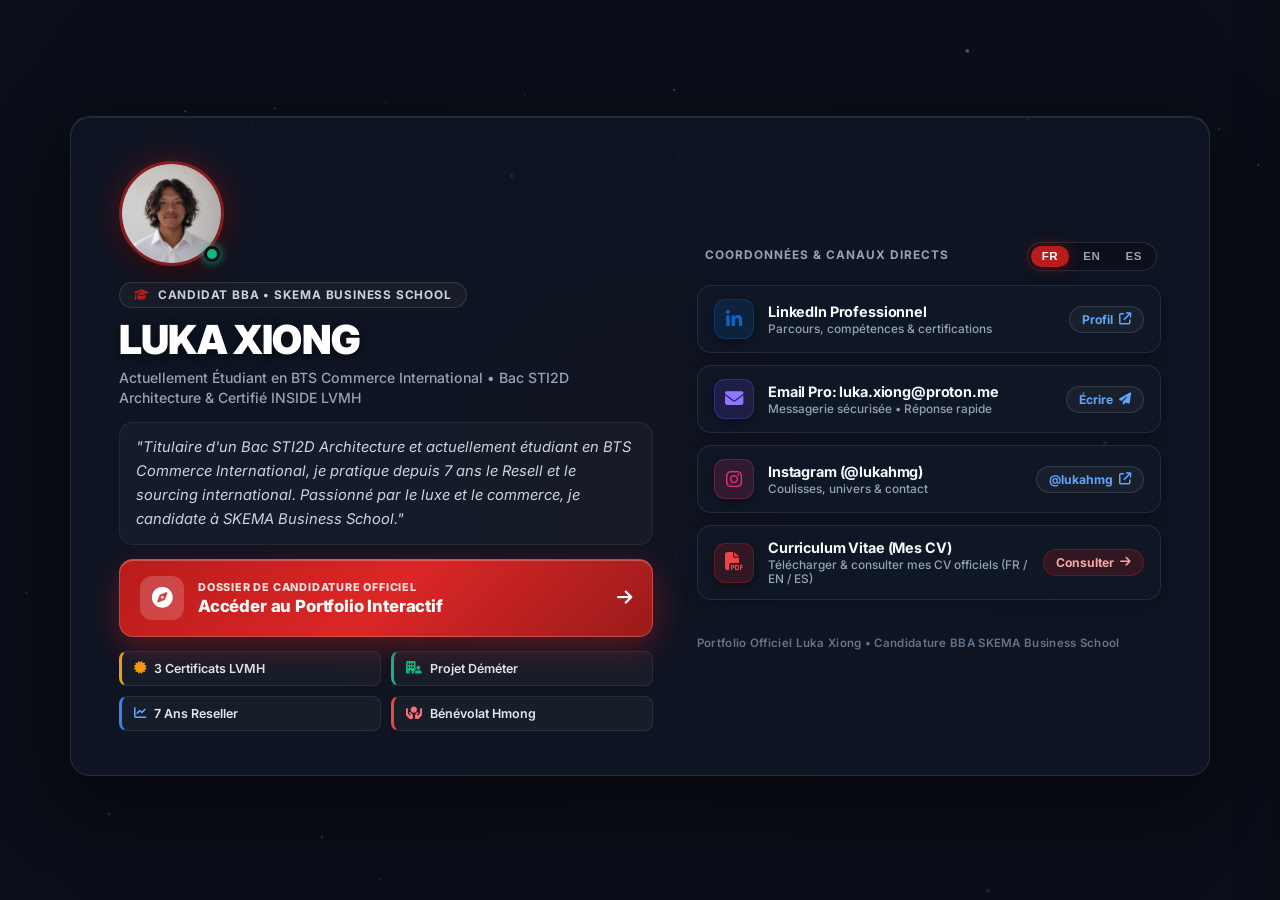
==== commit c4e9174e: "Add files via upload" ====
--- a/index.html
+++ b/index.html
@@ -15,8 +15,8 @@
   <link rel="stylesheet" href="https://cdnjs.cloudflare.com/ajax/libs/font-awesome/6.4.0/css/all.min.css">
   
   <!-- Custom Stylesheet & Defer Translation Engine -->
-  <link rel="stylesheet" href="styles.css?v=60.0">
-  <script defer src="translations.js?v=60.0"></script>
+  <link rel="stylesheet" href="styles.css?v=61.0">
+  <script defer src="translations.js?v=61.0"></script>
 </head>
 <body class="on-intro">
 
@@ -848,7 +848,7 @@
           <span style="background: rgba(16, 185, 129, 0.15); color: #34D399; padding: 4px 12px; border-radius: 99px; font-size: 0.75rem; font-weight: 700; border: 1px solid rgba(16, 185, 129, 0.3);" data-i18n="demeter.doc_badge">Dossier Officiel</span>
         </div>
         <div class="photo-frame-wrapper aspect-banner image-box">
-          <img loading="lazy" decoding="async" src="assets/demeter_slide_1_cover.jpg" alt="Page de couverture officielle Projet C'Parc Déméter La Madeleine Chartres" onerror="this.src='assets/demeter_slide_1_cover.png';">
+          <img loading="lazy" decoding="async" src="assets/demeter_slide_1_cover.jpg" alt="Page de couverture officielle Projet C'Parc Déméter La Madeleine Chartres">
         </div>
       </div>
 
@@ -863,7 +863,7 @@
         <div class="grid-4">
           <div class="vivid-card card-demeter image-box" style="padding: 14px;">
             <div class="photo-frame-wrapper aspect-4-3">
-              <img loading="lazy" decoding="async" src="assets/demeter_amphitheatre_p1.png" alt="Amphithéâtre - Page 1" onerror="this.src='assets/demeter_amphitheatre_p1.jpg';">
+              <img loading="lazy" decoding="async" src="assets/demeter_amphitheatre_p1.png" alt="Amphithéâtre - Page 1">
             </div>
             <div style="padding-top: 10px;">
               <span style="color: #34D399; font-weight: 800; font-size: 0.75rem;">PAGE 1</span>
@@ -872,7 +872,7 @@
           </div>
           <div class="vivid-card card-demeter image-box" style="padding: 14px;">
             <div class="photo-frame-wrapper aspect-4-3">
-              <img loading="lazy" decoding="async" src="assets/demeter_amphitheatre_p2.png" alt="Amphithéâtre - Page 2" onerror="this.src='assets/demeter_amphitheatre_p2.jpg';">
+              <img loading="lazy" decoding="async" src="assets/demeter_amphitheatre_p2.png" alt="Amphithéâtre - Page 2">
             </div>
             <div style="padding-top: 10px;">
               <span style="color: #34D399; font-weight: 800; font-size: 0.75rem;">PAGE 2</span>
@@ -881,7 +881,7 @@
           </div>
           <div class="vivid-card card-demeter image-box" style="padding: 14px;">
             <div class="photo-frame-wrapper aspect-4-3">
-              <img loading="lazy" decoding="async" src="assets/demeter_amphitheatre_p3.png" alt="Amphithéâtre - Page 3" onerror="this.src='assets/demeter_amphitheatre_p3.jpg';">
+              <img loading="lazy" decoding="async" src="assets/demeter_amphitheatre_p3.jpg" alt="Amphithéâtre - Page 3">
             </div>
             <div style="padding-top: 10px;">
               <span style="color: #34D399; font-weight: 800; font-size: 0.75rem;">PAGE 3</span>
@@ -890,7 +890,7 @@
           </div>
           <div class="vivid-card card-demeter image-box" style="padding: 14px;">
             <div class="photo-frame-wrapper aspect-4-3">
-              <img loading="lazy" decoding="async" src="assets/demeter_amphitheatre_p4.jpg" alt="Amphithéâtre - Page 4" onerror="this.src='assets/demeter_amphitheatre_p4.png';">
+              <img loading="lazy" decoding="async" src="assets/demeter_amphitheatre_p4.jpg" alt="Amphithéâtre - Page 4">
             </div>
             <div style="padding-top: 10px;">
               <span style="color: #34D399; font-weight: 800; font-size: 0.75rem;">PAGE 4</span>
@@ -909,10 +909,10 @@
           <h4 style="color: #F9FAFB; font-size: 1.15rem; font-weight: 800; margin-bottom: 12px;" data-i18n="demeter.facade_title">Façade Ajourée &amp; Vitraux de Chartres</h4>
           <div class="grid-2" style="gap: 10px;">
             <div class="photo-frame-wrapper aspect-4-3 image-box">
-              <img loading="lazy" decoding="async" src="assets/demeter_slide_2_facade.png" alt="Façade Ajourée" onerror="this.src='assets/demeter_slide_2_facade.jpg';">
+              <img loading="lazy" decoding="async" src="assets/demeter_slide_2_facade.png" alt="Façade Ajourée">
             </div>
             <div class="photo-frame-wrapper aspect-4-3 image-box">
-              <img loading="lazy" decoding="async" src="assets/demeter_slide_3_vitraux.png" alt="Vitraux de Chartres" onerror="this.src='assets/demeter_slide_3_vitraux.jpg';">
+              <img loading="lazy" decoding="async" src="assets/demeter_slide_3_vitraux.jpg" alt="Vitraux de Chartres">
             </div>
           </div>
           <div style="display: flex; flex-direction: column; gap: 8px; margin-top: 12px;">
@@ -934,10 +934,10 @@
           <h4 style="color: #F9FAFB; font-size: 1.15rem; font-weight: 800; margin-bottom: 12px;" data-i18n="demeter.solar_title">Bornes Solaires &amp; Éclairage Intelligent</h4>
           <div class="grid-2" style="gap: 10px;">
             <div class="photo-frame-wrapper aspect-4-3 image-box">
-              <img loading="lazy" decoding="async" src="assets/demeter_slide_4_bornes.png" alt="Bornes Solaires" onerror="this.src='assets/demeter_slide_4_bornes.jpg';">
+              <img loading="lazy" decoding="async" src="assets/demeter_slide_4_bornes.png" alt="Bornes Solaires">
             </div>
             <div class="photo-frame-wrapper aspect-4-3 image-box">
-              <img loading="lazy" decoding="async" src="assets/demeter_slide_5_lumieres.png" alt="Éclairage Intelligent" onerror="this.src='assets/demeter_slide_5_lumieres.jpg';">
+              <img loading="lazy" decoding="async" src="assets/demeter_slide_5_lumieres.png" alt="Éclairage Intelligent">
             </div>
           </div>
           <div style="display: flex; flex-direction: column; gap: 8px; margin-top: 12px;">
@@ -2127,6 +2127,6 @@
   </div>
 
   <!-- Custom Script -->
-  <script src="script.js?v=60.0"></script>
+  <script src="script.js?v=61.0"></script>
 </body>
 </html>
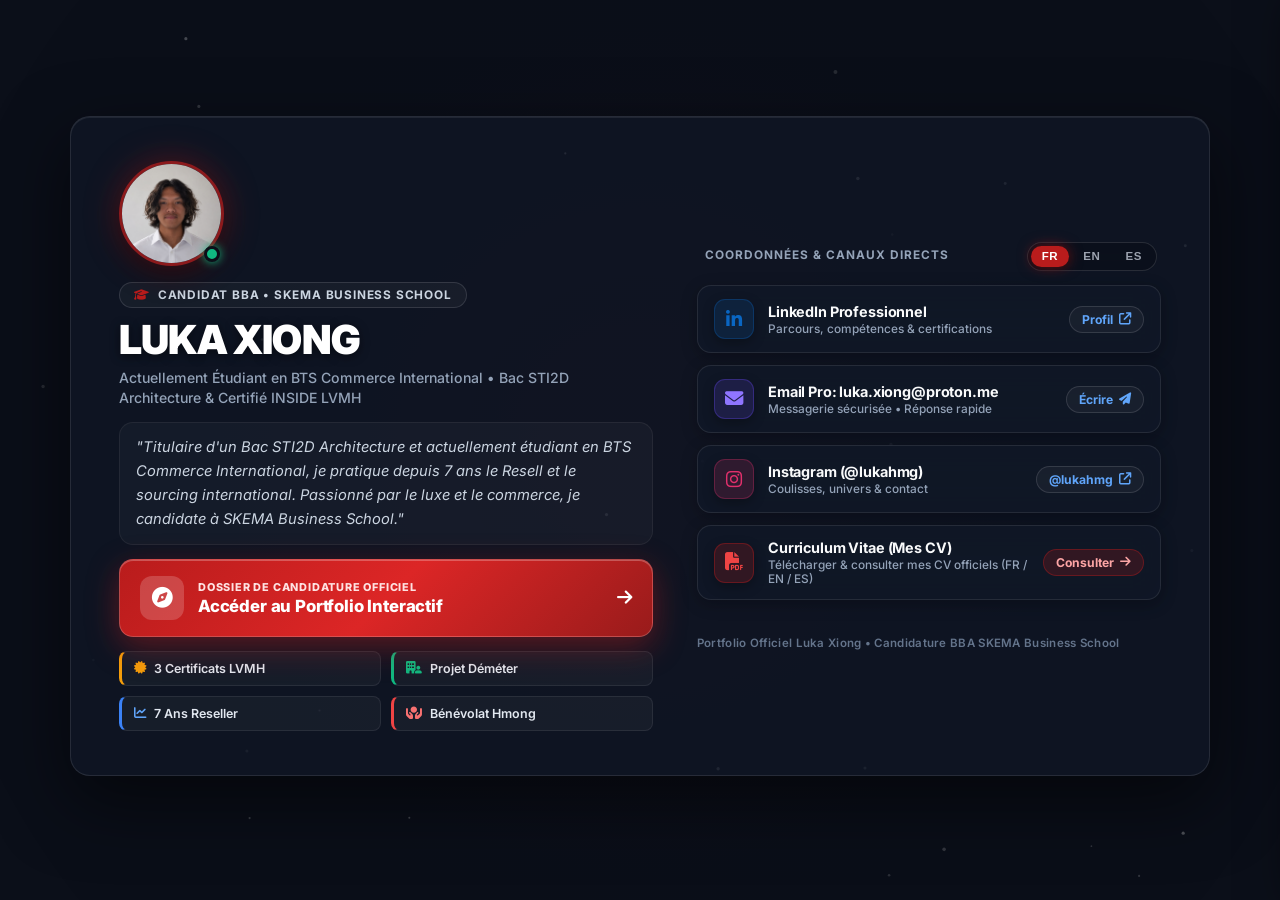
==== commit 26540c87: "Add files via upload" ====
--- a/index.html
+++ b/index.html
@@ -15,8 +15,8 @@
   <link rel="stylesheet" href="https://cdnjs.cloudflare.com/ajax/libs/font-awesome/6.4.0/css/all.min.css">
   
   <!-- Custom Stylesheet & Defer Translation Engine -->
-  <link rel="stylesheet" href="styles.css?v=61.0">
-  <script defer src="translations.js?v=61.0"></script>
+  <link rel="stylesheet" href="styles.css?v=63.0">
+  <script defer src="translations.js?v=63.0"></script>
 </head>
 <body class="on-intro">
 
@@ -1797,7 +1797,7 @@
 
             <div class="insight-bullet" style="padding: 12px 16px;">
               <i class="fa-solid fa-trowel-bricks" style="color: #E11D48;"></i>
-              <div data-i18n="hmong.p1_b3"><strong>Collaboration logistique &amp; aménagement :</strong> Prêter main-forte pour le montage des structures, la préparation des aires sportives (football, volley, pétanque) et le rangement.</div>
+              <div data-i18n="hmong.p1_b3"><strong>Collaboration logistique &amp; aménagement :</strong> Participer au montage des structures, à la préparation des aires sportives (football, volley, pétanque) et au rangement.</div>
             </div>
           </div>
         </div>
@@ -1821,7 +1821,7 @@
               <i class="fa-solid fa-star"></i> <span data-i18n="hmong.p2_artists_title">Participation à l'accueil des artistes (USA &amp; Asie) :</span>
             </div>
             <p style="font-size: 0.88rem; color: #CBD5E1; line-height: 1.5; margin: 0;">
-              <span data-i18n="hmong.p2_artists_desc">Donner un coup de main pour recevoir les artistes et chanteurs invités : les guider sur le site, veiller à leur confort dans les coulisses et assister les organisateurs.</span>
+              <span data-i18n="hmong.p2_artists_desc">Assistance pour recevoir les artistes et chanteurs invités : les guider sur le site, veiller à leur confort dans les coulisses et assister les organisateurs.</span>
             </p>
           </div>
 
@@ -1832,7 +1832,7 @@
             </div>
             <div class="insight-bullet" style="padding: 12px 16px;">
               <i class="fa-solid fa-gem" style="color: #E11D48;"></i>
-              <div data-i18n="hmong.p2_b3"><strong>Participation et présence fidèle :</strong> Revenir chaque année depuis plus de 10 ans pour donner un coup de main et participer à la vie de la communauté.</div>
+              <div data-i18n="hmong.p2_b3"><strong>Participation et présence fidèle :</strong> Revenir chaque année depuis plus de 10 ans pour aider dans l'organisation et la préparation, et participer à la vie de la communauté.</div>
             </div>
           </div>
         </div>
@@ -2127,6 +2127,6 @@
   </div>
 
   <!-- Custom Script -->
-  <script src="script.js?v=61.0"></script>
+  <script src="script.js?v=63.0"></script>
 </body>
 </html>
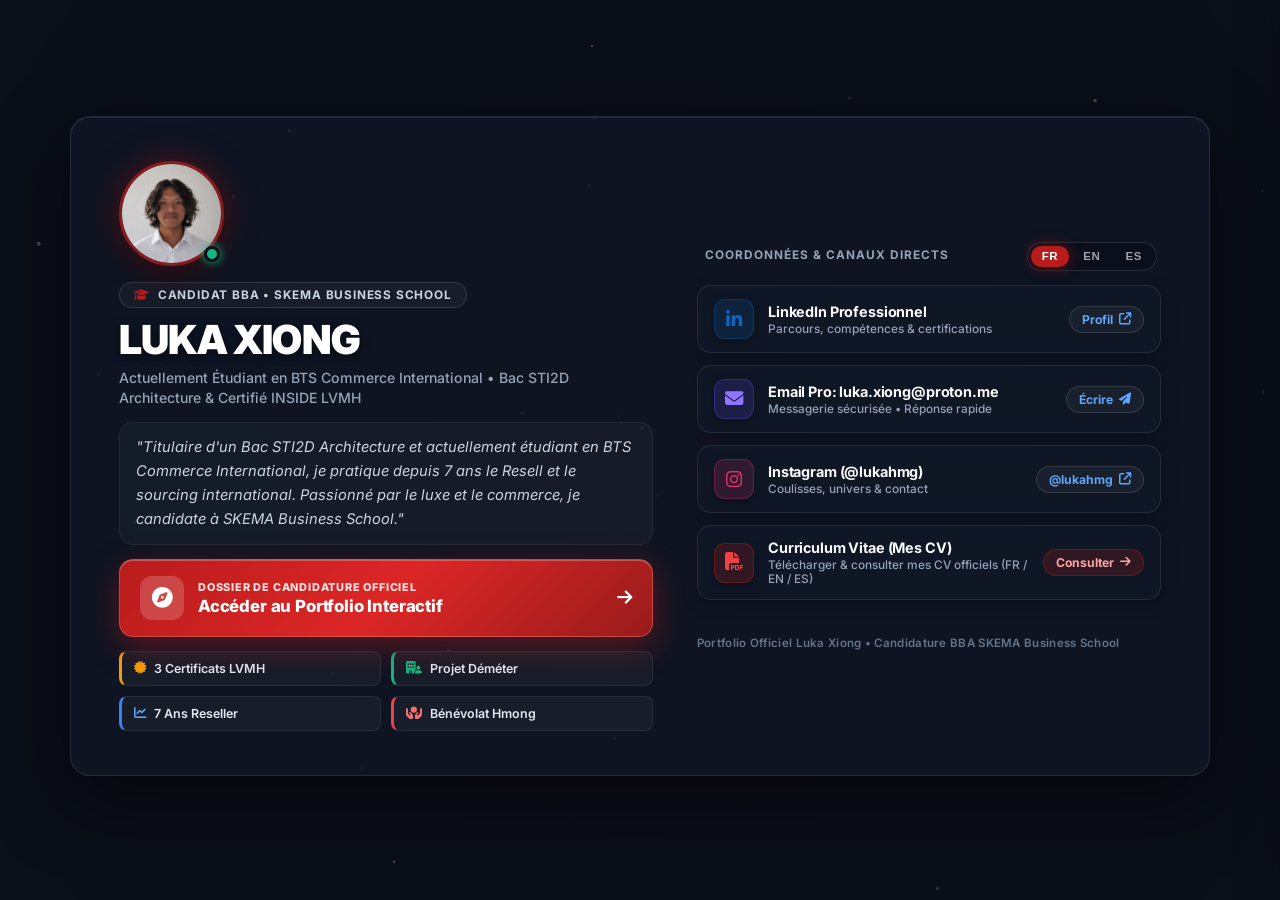
==== commit 5a066e4b: "Add files via upload" ====
--- a/index.html
+++ b/index.html
@@ -15,8 +15,8 @@
   <link rel="stylesheet" href="https://cdnjs.cloudflare.com/ajax/libs/font-awesome/6.4.0/css/all.min.css">
   
   <!-- Custom Stylesheet & Defer Translation Engine -->
-  <link rel="stylesheet" href="styles.css?v=63.0">
-  <script defer src="translations.js?v=63.0"></script>
+  <link rel="stylesheet" href="styles.css?v=64.0">
+  <script defer src="translations.js?v=64.0"></script>
 </head>
 <body class="on-intro">
 
@@ -2127,6 +2127,6 @@
   </div>
 
   <!-- Custom Script -->
-  <script src="script.js?v=63.0"></script>
+  <script src="script.js?v=64.0"></script>
 </body>
 </html>
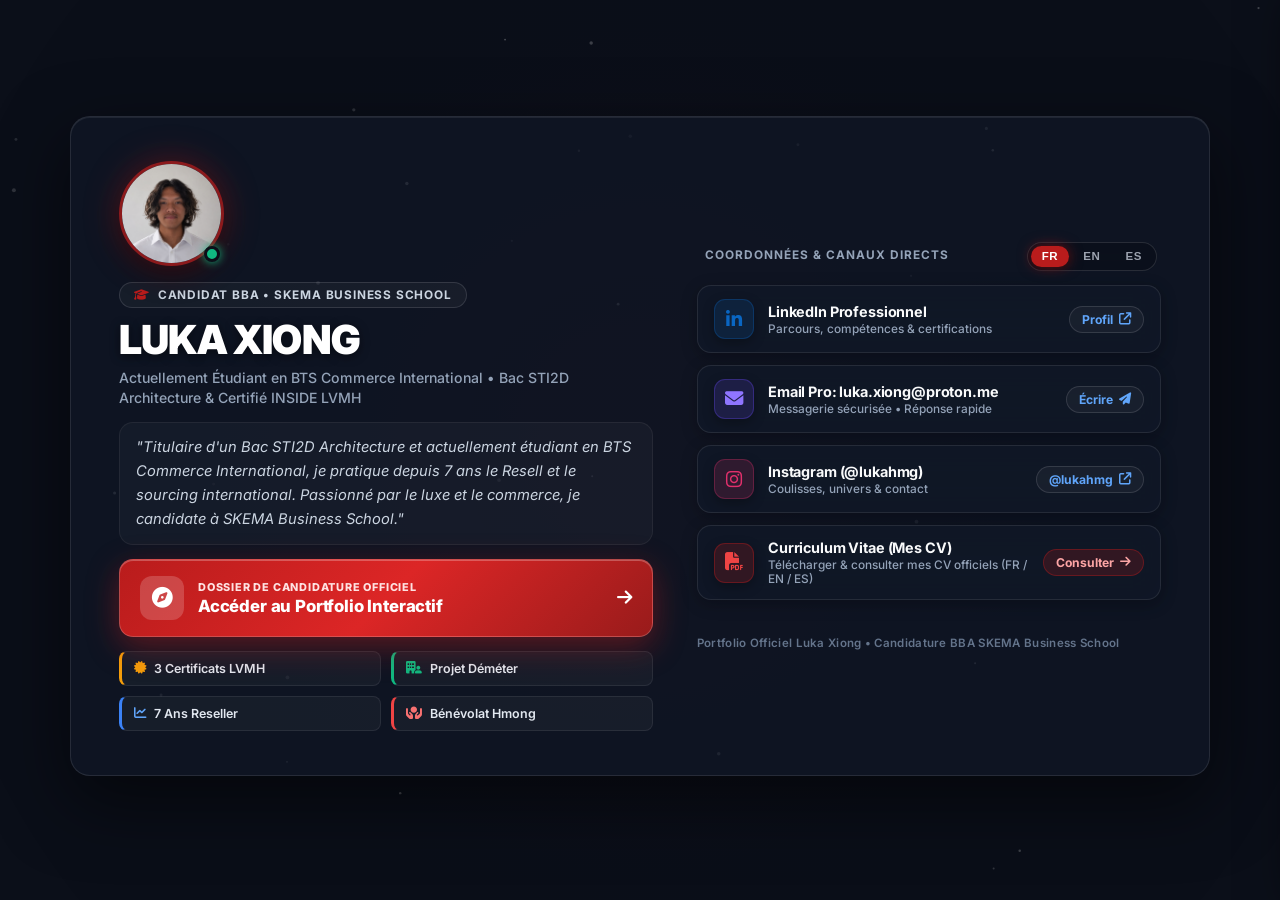
==== commit 9ff4b874: "Add files via upload" ====
--- a/index.html
+++ b/index.html
@@ -15,8 +15,8 @@
   <link rel="stylesheet" href="https://cdnjs.cloudflare.com/ajax/libs/font-awesome/6.4.0/css/all.min.css">
   
   <!-- Custom Stylesheet & Defer Translation Engine -->
-  <link rel="stylesheet" href="styles.css?v=64.0">
-  <script defer src="translations.js?v=64.0"></script>
+  <link rel="stylesheet" href="styles.css?v=65.0">
+  <script defer src="translations.js?v=65.0"></script>
 </head>
 <body class="on-intro">
 
@@ -2127,6 +2127,6 @@
   </div>
 
   <!-- Custom Script -->
-  <script src="script.js?v=64.0"></script>
+  <script src="script.js?v=65.0"></script>
 </body>
 </html>
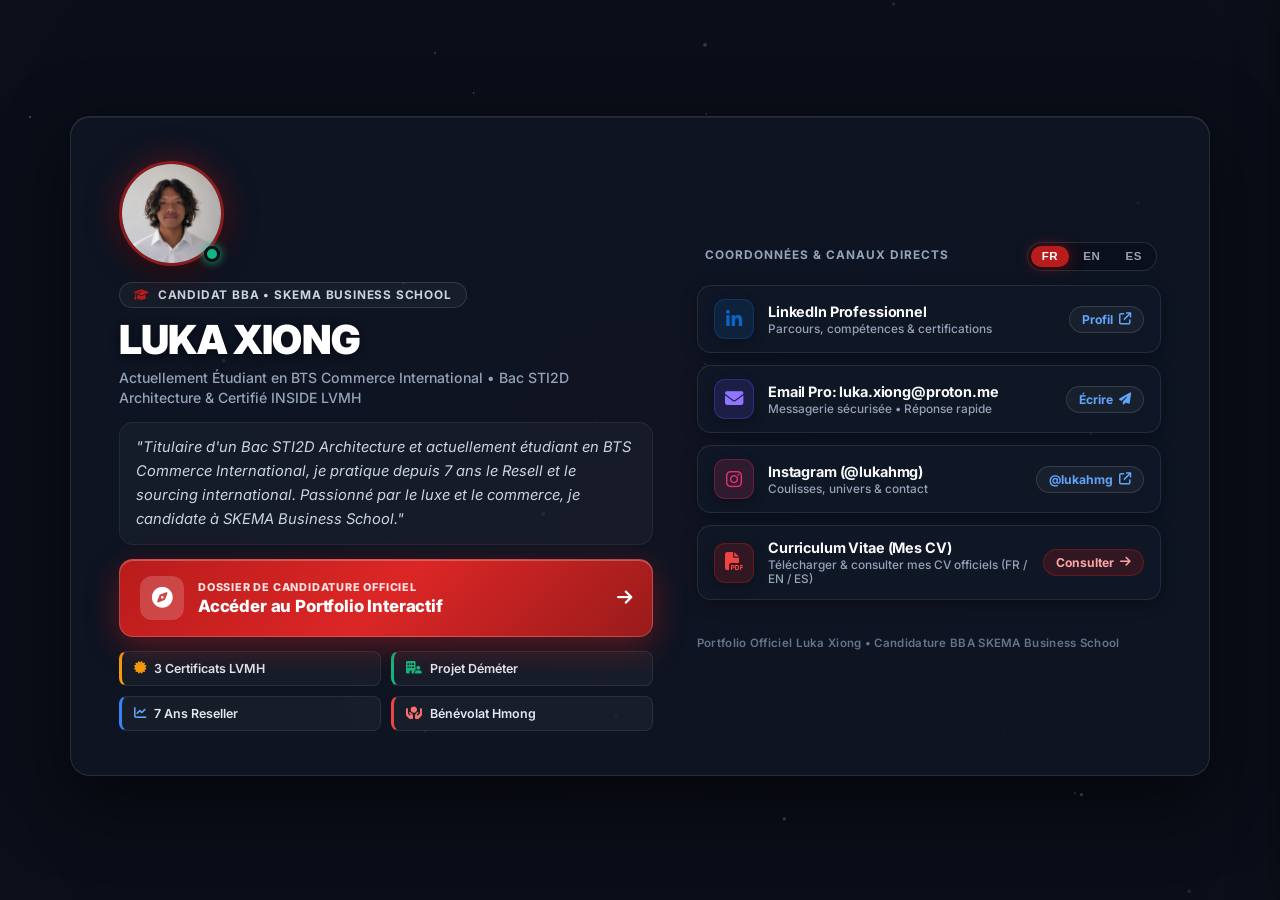
==== commit ac546b8a: "Add files via upload" ====
--- a/index.html
+++ b/index.html
@@ -1974,10 +1974,10 @@
             </div>
           </div>
           <div class="cv-card-actions">
-            <a href="assets/CV_Luka_XIONG_SKEMA.pdf" target="_blank" download="CV_Luka_XIONG_SKEMA.pdf" class="btn-cv-dl">
+            <a href="assets/CV_Luka_XIONG_SKEMA.pdf?v=65.0" target="_blank" download="CV_Luka_XIONG_SKEMA.pdf" class="btn-cv-dl">
               <i class="fa-solid fa-download"></i> <span data-i18n="drawer.btn_dl">Télécharger PDF</span>
             </a>
-            <button type="button" class="btn-cv-prev clickable-proof" data-img="assets/cv_luka_fr_hd.png" title="Aperçu du CV Français">
+            <button type="button" class="btn-cv-prev clickable-proof" data-img="assets/cv_luka_fr_hd.png?v=65.0" title="Aperçu du CV Français">
               <i class="fa-solid fa-eye"></i> <span data-i18n="drawer.btn_preview">Aperçu</span>
             </button>
           </div>
@@ -1993,10 +1993,10 @@
             </div>
           </div>
           <div class="cv-card-actions">
-            <a href="assets/CV_Luka_XIONG_UK.pdf" target="_blank" download="CV_Luka_XIONG_UK.pdf" class="btn-cv-dl">
+            <a href="assets/CV_Luka_XIONG_UK.pdf?v=65.0" target="_blank" download="CV_Luka_XIONG_UK.pdf" class="btn-cv-dl">
               <i class="fa-solid fa-download"></i> <span data-i18n="drawer.btn_dl">Télécharger PDF</span>
             </a>
-            <button type="button" class="btn-cv-prev clickable-proof" data-img="assets/cv_luka_uk_hd.png" title="Aperçu du CV Anglais UK">
+            <button type="button" class="btn-cv-prev clickable-proof" data-img="assets/cv_luka_uk_hd.png?v=65.0" title="Aperçu du CV Anglais UK">
               <i class="fa-solid fa-eye"></i> <span data-i18n="drawer.btn_preview">Aperçu</span>
             </button>
           </div>
@@ -2012,10 +2012,10 @@
             </div>
           </div>
           <div class="cv-card-actions">
-            <a href="assets/CV_Luka_XIONG_USA.pdf" target="_blank" download="CV_Luka_XIONG_USA.pdf" class="btn-cv-dl">
+            <a href="assets/CV_Luka_XIONG_USA.pdf?v=65.0" target="_blank" download="CV_Luka_XIONG_USA.pdf" class="btn-cv-dl">
               <i class="fa-solid fa-download"></i> <span data-i18n="drawer.btn_dl">Télécharger PDF</span>
             </a>
-            <button type="button" class="btn-cv-prev clickable-proof" data-img="assets/cv_luka_usa_hd.png" title="Aperçu du CV Américain (USA)">
+            <button type="button" class="btn-cv-prev clickable-proof" data-img="assets/cv_luka_usa_hd.png?v=65.0" title="Aperçu du CV Américain (USA)">
               <i class="fa-solid fa-eye"></i> <span data-i18n="drawer.btn_preview">Aperçu</span>
             </button>
           </div>
@@ -2031,10 +2031,10 @@
             </div>
           </div>
           <div class="cv-card-actions">
-            <a href="assets/CV_Luka_XIONG_ES.pdf" target="_blank" download="CV_Luka_XIONG_ES.pdf" class="btn-cv-dl">
+            <a href="assets/CV_Luka_XIONG_ES.pdf?v=65.0" target="_blank" download="CV_Luka_XIONG_ES.pdf" class="btn-cv-dl">
               <i class="fa-solid fa-download"></i> <span data-i18n="drawer.btn_dl">Télécharger PDF</span>
             </a>
-            <button type="button" class="btn-cv-prev clickable-proof" data-img="assets/cv_luka_es_hd.png" title="Aperçu du CV Espagnol">
+            <button type="button" class="btn-cv-prev clickable-proof" data-img="assets/cv_luka_es_hd.png?v=65.0" title="Aperçu du CV Espagnol">
               <i class="fa-solid fa-eye"></i> <span data-i18n="drawer.btn_preview">Aperçu</span>
             </button>
           </div>
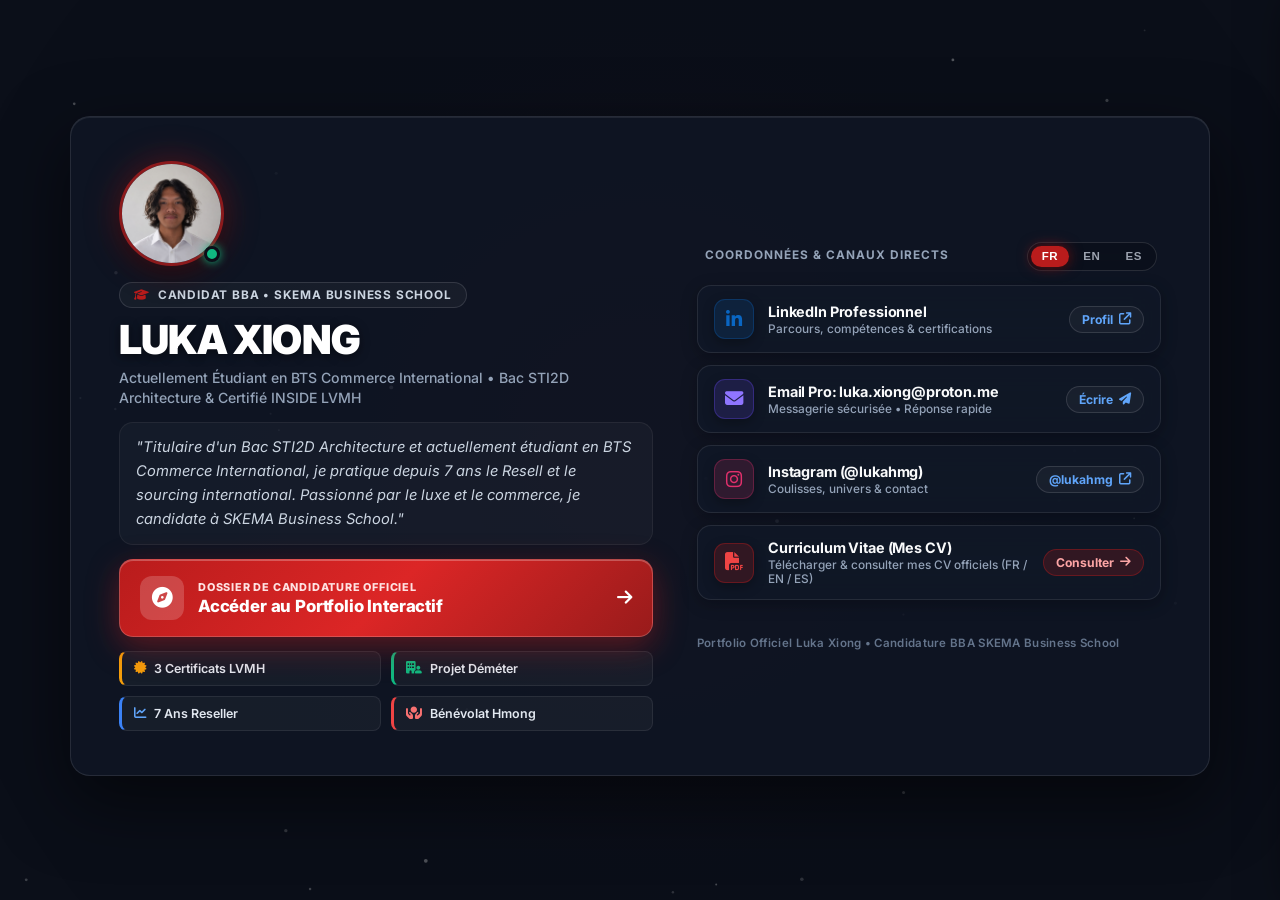
==== commit b56d9ea2: "Add files via upload" ====
--- a/index.html
+++ b/index.html
@@ -15,8 +15,8 @@
   <link rel="stylesheet" href="https://cdnjs.cloudflare.com/ajax/libs/font-awesome/6.4.0/css/all.min.css">
   
   <!-- Custom Stylesheet & Defer Translation Engine -->
-  <link rel="stylesheet" href="styles.css?v=65.0">
-  <script defer src="translations.js?v=65.0"></script>
+  <link rel="stylesheet" href="styles.css?v=67.0">
+  <script defer src="translations.js?v=67.0"></script>
 </head>
 <body class="on-intro">
 
@@ -1063,7 +1063,7 @@
       <div class="vivid-card card-resell" style="padding: 1.5rem; text-align: center;">
         <div style="font-size: 2.2rem; font-weight: 800; color: #FFFFFF;" data-i18n="resell.kpi1_title">7 Ans</div>
         <div style="font-size: 0.82rem; font-weight: 700; text-transform: uppercase; color: #60A5FA; margin-top: 4px;" data-i18n="resell.kpi1_sub">Pratique Terrain</div>
-        <div style="font-size: 0.78rem; color: #94A3B8; font-weight: 500; margin-top: 2px;" data-i18n="resell.kpi1_desc">Achat-revente et sourcing actif depuis 2017</div>
+        <div style="font-size: 0.78rem; color: #94A3B8; font-weight: 500; margin-top: 2px;" data-i18n="resell.kpi1_desc">Achat-revente et sourcing actif depuis 2019</div>
       </div>
       <div class="vivid-card card-resell" style="padding: 1.5rem; text-align: center;">
         <div style="font-size: 2.2rem; font-weight: 800; color: #FFFFFF;" data-i18n="resell.kpi2_title">Réseau Mondial</div>
@@ -1239,8 +1239,8 @@
             <!-- Photo 1: Air Jordan 4 Retro Metallic Gold & Stock Pyramide -->
             <div style="background: rgba(15, 23, 42, 0.6); border: 1px solid rgba(255, 255, 255, 0.08); border-radius: var(--radius-md); padding: 14px; display: flex; flex-direction: column; justify-content: space-between;">
               <div>
-                <div class="photo-frame-wrapper clickable-proof" data-img="assets/resell_sneakers_jordan4.jpg" style="border-radius: var(--radius-sm); overflow: hidden; height: 350px; background: #070d18; position: relative; cursor: zoom-in;" title="Cliquez pour agrandir">
-                  <img loading="lazy" decoding="async" src="assets/resell_sneakers_jordan4.jpg" alt="Air Jordan 4 Retro Metallic Gold exposée sur sa pyramide de boîtes Jordan" style="width: 100%; height: 100%; object-fit: contain; object-position: center;">
+                <div class="photo-frame-wrapper clickable-proof" data-img="assets/resell_sneakers_jordan4.jpg?v=66.0" style="border-radius: var(--radius-sm); overflow: hidden; height: 350px; background: #070d18; position: relative; cursor: zoom-in;" title="Cliquez pour agrandir">
+                  <img loading="lazy" decoding="async" src="assets/resell_sneakers_jordan4.jpg?v=66.0" alt="Air Jordan 4 Retro Metallic Gold exposée sur sa pyramide de boîtes Jordan" style="width: 100%; height: 100%; object-fit: contain; object-position: center;">
                   <div style="position: absolute; bottom: 8px; right: 8px; background: rgba(0,0,0,0.75); backdrop-filter: blur(8px); padding: 4px 10px; border-radius: 99px; font-size: 0.72rem; color: #F9FAFB; font-weight: 600;">
                     <i class="fa-solid fa-magnifying-glass-plus"></i> Agrandir
                   </div>
@@ -1261,8 +1261,8 @@
             <!-- Photo 2: Adidas Samba OG Leopard & Tour de Boîtes -->
             <div style="background: rgba(15, 23, 42, 0.6); border: 1px solid rgba(255, 255, 255, 0.08); border-radius: var(--radius-md); padding: 14px; display: flex; flex-direction: column; justify-content: space-between;">
               <div>
-                <div class="photo-frame-wrapper clickable-proof" data-img="assets/resell_sneakers_adidas_samba.jpg" style="border-radius: var(--radius-sm); overflow: hidden; height: 350px; background: #070d18; position: relative; cursor: zoom-in;" title="Cliquez pour agrandir">
-                  <img loading="lazy" decoding="async" src="assets/resell_sneakers_adidas_samba.jpg" alt="Adidas Samba OG Leopard posée sur une tour de boîtes bleues Adidas Originals" style="width: 100%; height: 100%; object-fit: contain; object-position: center;">
+                <div class="photo-frame-wrapper clickable-proof" data-img="assets/resell_sneakers_adidas_samba.jpg?v=66.0" style="border-radius: var(--radius-sm); overflow: hidden; height: 350px; background: #070d18; position: relative; cursor: zoom-in;" title="Cliquez pour agrandir">
+                  <img loading="lazy" decoding="async" src="assets/resell_sneakers_adidas_samba.jpg?v=66.0" alt="Adidas Samba OG Leopard posée sur une tour de boîtes bleues Adidas Originals" style="width: 100%; height: 100%; object-fit: contain; object-position: center;">
                   <div style="position: absolute; bottom: 8px; right: 8px; background: rgba(0,0,0,0.75); backdrop-filter: blur(8px); padding: 4px 10px; border-radius: 99px; font-size: 0.72rem; color: #F9FAFB; font-weight: 600;">
                     <i class="fa-solid fa-magnifying-glass-plus"></i> Agrandir
                   </div>
@@ -2127,6 +2127,6 @@
   </div>
 
   <!-- Custom Script -->
-  <script src="script.js?v=65.0"></script>
+  <script src="script.js?v=67.0"></script>
 </body>
 </html>
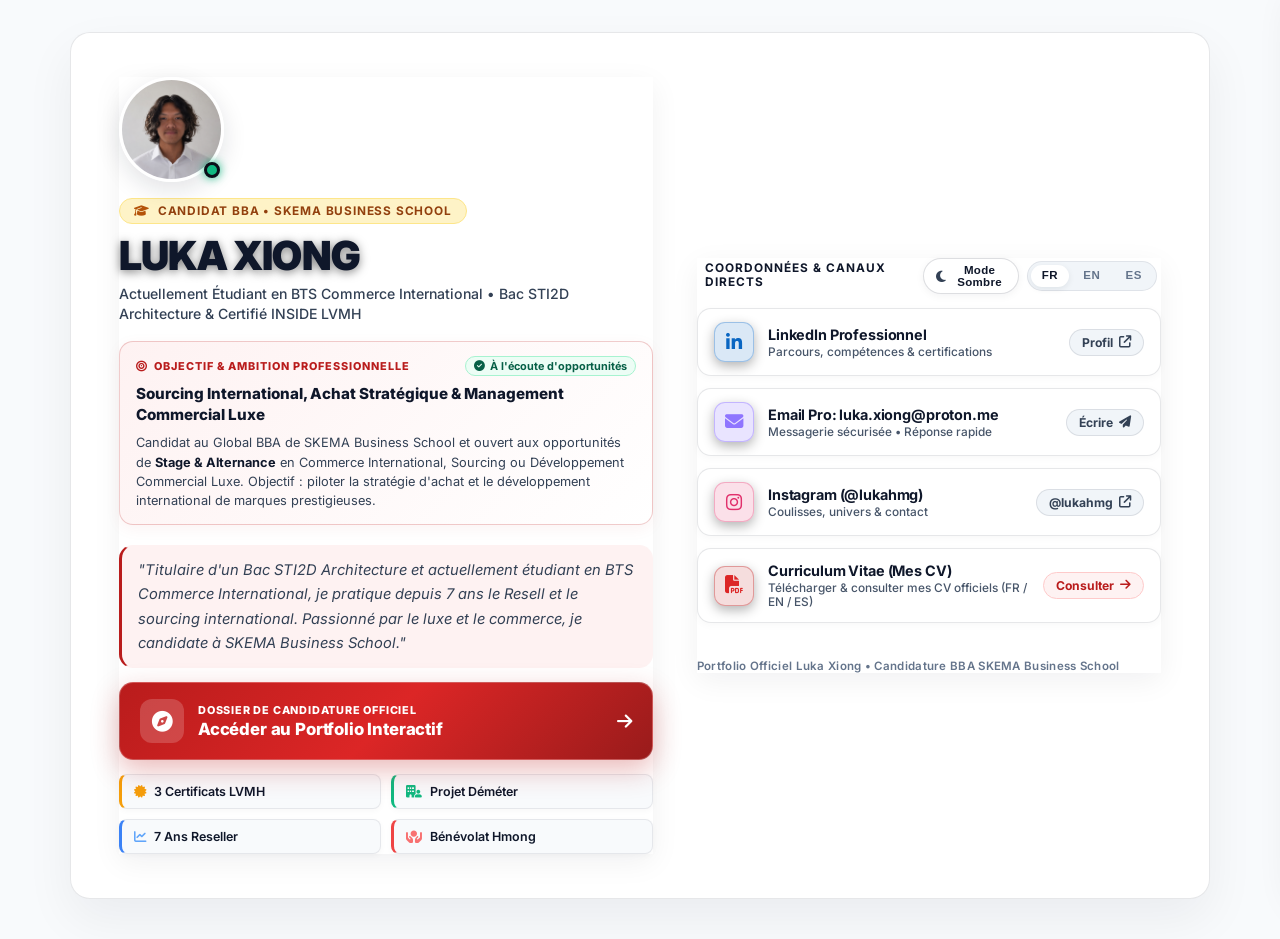
==== commit 0bcac03b: "Add files via upload" ====
--- a/index.html
+++ b/index.html
@@ -15,10 +15,10 @@
   <link rel="stylesheet" href="https://cdnjs.cloudflare.com/ajax/libs/font-awesome/6.4.0/css/all.min.css">
   
   <!-- Custom Stylesheet & Defer Translation Engine -->
-  <link rel="stylesheet" href="styles.css?v=67.0">
-  <script defer src="translations.js?v=67.0"></script>
+  <link rel="stylesheet" href="styles.css?v=70.0">
+  <script defer src="translations.js?v=70.0"></script>
 </head>
-<body class="on-intro">
+<body class="on-intro theme-light">
 
   <!-- Interactive Animated Reactive Canvas Background -->
   <canvas id="bgCanvas"></canvas>
@@ -57,6 +57,13 @@
 
     <!-- Desktop Language Switcher & Contact Button -->
     <div class="header-right-actions">
+      <!-- Theme Switcher Button -->
+      <button type="button" class="theme-toggle-btn" id="themeToggleBtn" aria-label="Mode Recruteur Épuré" data-i18n-title="theme.toggle_title_light" title="Passer en Mode Recruteur Épuré (Fond Clair)">
+        <i class="fa-solid fa-sun icon-sun"></i>
+        <i class="fa-solid fa-moon icon-moon"></i>
+        <span class="theme-btn-label" data-i18n="theme.toggle_label">Mode Recruteur</span>
+      </button>
+
       <div class="lang-switcher" id="desktopLangSwitcher" role="group" aria-label="Langue">
         <button type="button" class="lang-btn active" data-lang="fr" title="Français">FR</button>
         <button type="button" class="lang-btn" data-lang="en" title="English">EN</button>
@@ -83,11 +90,20 @@
         <div class="mobile-nav-brand">
           <img src="assets/candidate_photo.jpg" alt="Luka Xiong" class="header-avatar-mini">
           <div>
-            <div style="font-weight: 800; font-size: 0.95rem; color: #F9FAFB;">Luka Xiong</div>
-            <div style="font-size: 0.72rem; color: #FCA5A5; font-weight: 700;"><i class="fa-solid fa-graduation-cap"></i> <span data-i18n="mobile.title">Candidat SKEMA Business School</span></div>
+            <div class="mobile-brand-name" style="font-weight: 800; font-size: 0.95rem; color: #F9FAFB;">Luka Xiong</div>
+            <div class="mobile-brand-sub" style="font-size: 0.72rem; color: #FCA5A5; font-weight: 700;"><i class="fa-solid fa-graduation-cap"></i> <span data-i18n="mobile.title">Candidat SKEMA Business School</span></div>
           </div>
         </div>
         <button class="mobile-nav-close" id="mobileNavClose" aria-label="Fermer le menu">&times;</button>
+      </div>
+
+      <!-- Mobile Theme Toggle -->
+      <div style="padding: 0 1.25rem; margin-top: 0.75rem;">
+        <button type="button" class="mobile-theme-btn" id="mobileThemeToggleBtn">
+          <i class="fa-solid fa-sun icon-sun"></i>
+          <i class="fa-solid fa-moon icon-moon" style="display:none;"></i>
+          <span id="mobileThemeLabel" data-i18n="theme.mobile_label_light">Mode Recruteur Épuré (Clair)</span>
+        </button>
       </div>
 
       <!-- Mobile Language Switcher Row -->
@@ -190,6 +206,20 @@
           </div>
         </div>
 
+        <!-- Ambition & Orientation Professionnelle (Réponse directe au retour de Mme Le Rouzic) -->
+        <div class="intro-ambition-card">
+          <div class="ambition-header">
+            <span class="ambition-badge"><i class="fa-solid fa-bullseye"></i> <span data-i18n="intro.ambition_badge">Objectif &amp; Ambition Professionnelle</span></span>
+            <span class="ambition-status"><i class="fa-solid fa-circle-check"></i> <span data-i18n="intro.ambition_status">À l'écoute d'opportunités</span></span>
+          </div>
+          <div class="ambition-title" data-i18n="intro.ambition_title">
+            Sourcing International, Achat Stratégique &amp; Management Commercial Luxe
+          </div>
+          <div class="ambition-desc" data-i18n="intro.ambition_desc">
+            Candidat au Global BBA de SKEMA Business School et ouvert aux opportunités de <strong>Stage &amp; Alternance</strong> en Commerce International, Sourcing ou Développement Commercial Luxe. Objectif : piloter la stratégie d'achat et le développement international de marques prestigieuses.
+          </div>
+        </div>
+
         <div class="linktree-bio" data-i18n="intro.bio">
           "Titulaire d'un Bac STI2D Architecture et actuellement étudiant en BTS Commerce International, je pratique depuis 7 ans le Resell et le sourcing international. Passionné par le luxe et le commerce, je candidate à SKEMA Business School."
         </div>
@@ -236,11 +266,18 @@
         
         <div class="linktree-section-header">
           <span class="linktree-section-label" data-i18n="intro.links_header">Coordonnées &amp; Canaux Directs</span>
-          <!-- In-Page Language Switcher on Intro Landing (since navbar is hidden) -->
-          <div class="lang-switcher" id="introLangSwitcher" role="group" aria-label="Langue">
-            <button type="button" class="lang-btn active" data-lang="fr" title="Français">FR</button>
-            <button type="button" class="lang-btn" data-lang="en" title="English">EN</button>
-            <button type="button" class="lang-btn" data-lang="es" title="Español">ES</button>
+          <div style="display: flex; align-items: center; gap: 8px;">
+            <button type="button" class="theme-toggle-btn intro-theme-btn" id="introThemeToggleBtn" aria-label="Mode Recruteur Épuré" data-i18n-title="theme.toggle_title_light" title="Passer en Mode Recruteur Épuré (Fond Clair)">
+              <i class="fa-solid fa-sun icon-sun"></i>
+              <i class="fa-solid fa-moon icon-moon"></i>
+              <span class="theme-btn-label" data-i18n="theme.toggle_label">Mode Recruteur</span>
+            </button>
+            <!-- In-Page Language Switcher on Intro Landing (since navbar is hidden) -->
+            <div class="lang-switcher" id="introLangSwitcher" role="group" aria-label="Langue">
+              <button type="button" class="lang-btn active" data-lang="fr" title="Français">FR</button>
+              <button type="button" class="lang-btn" data-lang="en" title="English">EN</button>
+              <button type="button" class="lang-btn" data-lang="es" title="Español">ES</button>
+            </div>
           </div>
         </div>
 
@@ -298,7 +335,7 @@
           <!-- CV Trigger Card -->
           <div class="linktree-link-card" id="linktreeContactBtn" style="cursor: pointer;">
             <div class="link-card-left">
-              <div class="link-icon-box" style="background: rgba(185, 28, 28, 0.2); color: #EF4444; border: 1px solid rgba(185, 28, 28, 0.4);">
+              <div class="link-icon-box" style="background: rgba(185, 28, 28, 0.15); color: #DC2626; border: 1px solid rgba(185, 28, 28, 0.35);">
                 <i class="fa-solid fa-file-pdf"></i>
               </div>
               <div class="link-info">
@@ -306,7 +343,7 @@
                 <span class="link-sub" data-i18n="intro.link_cv_sub">Télécharger &amp; consulter mes CV officiels (FR / EN / ES)</span>
               </div>
             </div>
-            <div class="link-action-pill" style="background: rgba(185, 28, 28, 0.2); color: #FCA5A5; border-color: rgba(185, 28, 28, 0.4);">
+            <div class="link-action-pill cv-action-pill" style="background: rgba(185, 28, 28, 0.16); color: #FCA5A5; border-color: rgba(185, 28, 28, 0.35);">
               <span data-i18n="intro.link_cv_btn">Consulter</span> <i class="fa-solid fa-arrow-right"></i>
             </div>
           </div>
@@ -349,23 +386,29 @@
             <i class="fa-solid fa-graduation-cap"></i> <span data-i18n="intro.skema_tag">Candidat BBA • SKEMA Business School</span>
           </div>
           <h1 class="center-core-title">LUKA XIONG</h1>
-          <div class="center-core-subtitle" data-i18n="hero.subtitle">Bac STI2D Architecture • Candidat SKEMA Business School</div>
+          <div class="center-core-subtitle" data-i18n="hero.subtitle">BTS Commerce International • Bac STI2D Architecture • Candidat SKEMA</div>
           <div class="center-core-quote" data-i18n="hero.quote">
-            "Étudiant et jeune bachelier d'un Bac STI2D Architecture, passionné par le commerce."
+            "Étudiant en BTS Commerce International &amp; certifié LVMH. Objectif : Sourcing International &amp; Stratégie de Marque Luxe."
+          </div>
+          <div class="hero-ambition-pill">
+            <i class="fa-solid fa-crosshairs"></i> <span data-i18n="hero.target_role">Objectif : Acheteur International / Sourcing Luxe • Ouvert aux Stages &amp; Alternance</span>
           </div>
 
           <!-- Social Quick Links -->
-          <div class="center-social-bar">
+          <div class="center-social-bar" style="margin-top: 10px;">
             <a href="https://www.linkedin.com/in/luka-xiong-8209503b0/" target="_blank" rel="noopener noreferrer" class="orbit-social-link" title="LinkedIn"><i class="fa-brands fa-linkedin"></i></a>
             <a href="mailto:luka.xiong@proton.me" class="orbit-social-link" title="Email Pro Proton (luka.xiong@proton.me)"><i class="fa-solid fa-envelope"></i></a>
             <a href="https://www.instagram.com/lukahmg/" target="_blank" rel="noopener noreferrer" class="orbit-social-link" title="Instagram"><i class="fa-brands fa-instagram"></i></a>
           </div>
 
-          <div style="margin-top: 14px; display: flex; align-items: center; justify-content: center; gap: 8px; flex-wrap: wrap;">
-            <button type="button" id="heroCvBtn" style="display: inline-flex; align-items: center; gap: 6px; font-size: 0.78rem; font-weight: 700; color: #FFFFFF; text-decoration: none; padding: 6px 16px; background: #B91C1C; border: 1px solid rgba(255,255,255,0.2); border-radius: 99px; cursor: pointer; box-shadow: 0 4px 12px rgba(185, 28, 28, 0.4); transition: all 0.2s ease;">
+          <div style="margin-top: 12px; display: flex; align-items: center; justify-content: center; gap: 8px; flex-wrap: wrap;">
+            <button type="button" id="heroCvBtn" class="hero-btn-primary" style="display: inline-flex; align-items: center; gap: 6px; font-size: 0.78rem; font-weight: 700; color: #FFFFFF; text-decoration: none; padding: 6px 16px; background: #B91C1C; border: 1px solid rgba(255,255,255,0.2); border-radius: 99px; cursor: pointer; box-shadow: 0 4px 12px rgba(185, 28, 28, 0.4); transition: all 0.2s ease;">
               <i class="fa-solid fa-file-pdf"></i> <span data-i18n="hero.cv_btn">Consulter mes CV (PDF)</span>
             </button>
-            <a href="#intro" style="display: inline-flex; align-items: center; gap: 6px; font-size: 0.76rem; font-weight: 700; color: #94A3B8; text-decoration: none; padding: 6px 14px; background: rgba(255,255,255,0.05); border: 1px solid rgba(255,255,255,0.1); border-radius: 99px; transition: all 0.2s ease;">
+            <button type="button" id="heroSkillsBtn" class="hero-btn-secondary" style="display: inline-flex; align-items: center; gap: 6px; font-size: 0.78rem; font-weight: 700; color: #60A5FA; text-decoration: none; padding: 6px 14px; background: rgba(59, 130, 246, 0.12); border: 1px solid rgba(59, 130, 246, 0.35); border-radius: 99px; cursor: pointer; transition: all 0.2s ease;">
+              <i class="fa-solid fa-list-check"></i> <span data-i18n="hero.skills_btn">Grille de Compétences</span>
+            </button>
+            <a href="#intro" class="hero-btn-tertiary" style="display: inline-flex; align-items: center; gap: 6px; font-size: 0.76rem; font-weight: 700; color: #94A3B8; text-decoration: none; padding: 6px 14px; background: rgba(255,255,255,0.05); border: 1px solid rgba(255,255,255,0.1); border-radius: 99px; transition: all 0.2s ease;">
               <i class="fa-solid fa-address-card" style="color: #60A5FA;"></i> <span data-i18n="hero.bio_btn">Bio &amp; Liens</span>
             </a>
           </div>
@@ -424,15 +467,30 @@
       <i class="fa-solid fa-graduation-cap"></i> <span data-i18n="lvmh.skema_tag">Synergie SKEMA • Filières Global Management &amp; Luxe</span>
     </div>
     <div class="step-number-tag">
-      <i class="fa-solid fa-certificate"></i> <span data-i18n="lvmh.step_tag">ÉTAPE 1 / 4 — APPRENDRE AU-DELÀ DES COURS</span>
-    </div>
-    <h2 class="section-hero-title"><span data-i18n="lvmh.title">Certifications INSIDE LVMH</span></h2>
-    <div class="section-hero-subtitle" data-i18n="lvmh.subtitle">Immersion certifiée dans les coulisses et l'excellence managériale du premier groupe de luxe mondial</div>
+      <i class="fa-solid fa-certificate"></i> <span data-i18n="lvmh.step_tag">COMPÉTENCE 1 / 4 — STRATÉGIE DE MARQUE &amp; EXPÉRIENCE CLIENT LUXE</span>
+    </div>
+    <h2 class="section-hero-title"><span data-i18n="lvmh.title">Stratégie de Marque, Retail &amp; Chaîne de Valeur Luxe</span></h2>
+    <div class="section-hero-subtitle" data-i18n="lvmh.subtitle">Immersion certifiée dans les coulisses et l'excellence managériale du premier groupe de luxe mondial (Programme Inside LVMH)</div>
+
+    <!-- Official Context Callout (Réponse directe au retour de Mme Le Rouzic) -->
+    <div class="section-context-callout">
+      <div class="callout-icon">
+        <i class="fa-solid fa-graduation-cap"></i>
+      </div>
+      <div class="callout-content">
+        <div class="callout-badge" data-i18n="lvmh.context_badge">
+          <i class="fa-solid fa-award"></i> CONTEXTE DE LA CERTIFICATION : DÉMARCHE PROACTIVE EN CANDIDAT LIBRE
+        </div>
+        <p class="callout-text" data-i18n="lvmh.context_desc">
+          Certification officielle obtenue <strong>en totale autonomie et en candidat libre</strong> en parallèle de mes études, représentant plus de <strong>30 heures de masterclasses et d'évaluations rigoureuses</strong> dispensées par les directeurs et dirigeants des Maisons LVMH (Dior, Louis Vuitton, Guerlain, Moët Hennessy, Sephora...). Une démarche volontaire née d'une véritable passion pour l'excellence opérationnelle, la désirabilité des marques et la chaîne de valeur du luxe mondial.
+        </p>
+      </div>
+    </div>
 
     <!-- Official LVMH Certificates Display -->
     <div style="margin-bottom: 2.5rem;">
       <div style="display: flex; align-items: center; justify-content: space-between; margin-bottom: 1.25rem;">
-        <div style="font-size: 0.85rem; font-weight: 800; letter-spacing: 1.5px; text-transform: uppercase; color: #EAB308;">
+        <div class="lvmh-section-kicker" style="font-size: 0.85rem; font-weight: 800; letter-spacing: 1.5px; text-transform: uppercase; color: #EAB308;">
           <i class="fa-solid fa-award"></i> <span data-i18n="lvmh.certs_header">Mes 3 Certificats Officiels INSIDE LVMH</span>
         </div>
         <span style="font-size: 0.78rem; color: #94A3B8; font-weight: 600;"><i class="fa-solid fa-shield-halved" style="color: #D4AF37;"></i> <span data-i18n="lvmh.certs_badge">Validé &amp; Diplômé</span></span>
@@ -447,18 +505,18 @@
             </div>
             <div style="padding: 12px 4px 4px 4px;">
               <div style="display: flex; justify-content: space-between; align-items: center; margin-bottom: 6px;">
-                <span style="background: rgba(212, 175, 55, 0.15); color: #F59E0B; padding: 2px 8px; border-radius: 99px; font-size: 0.7rem; font-weight: 800; border: 1px solid rgba(212, 175, 55, 0.3);">Spécialisation 1</span>
+                <span class="pill-accent-gold" style="background: rgba(212, 175, 55, 0.15); color: #F59E0B; padding: 2px 8px; border-radius: 99px; font-size: 0.7rem; font-weight: 800; border: 1px solid rgba(212, 175, 55, 0.3);">Spécialisation 1</span>
                 <span style="color: #94A3B8; font-size: 0.7rem; font-weight: 600;"><i class="fa-solid fa-calendar-check" style="color: #D4AF37;"></i> 10/12/2025</span>
               </div>
-              <div style="color: #F9FAFB; font-weight: 800; font-size: 0.92rem; line-height: 1.35;" data-i18n="lvmh.cert1_title">Creation &amp; Branding, Operations &amp; Supply Chain</div>
+              <div class="cert-card-title" style="color: #F9FAFB; font-weight: 800; font-size: 0.92rem; line-height: 1.35;" data-i18n="lvmh.cert1_title">Creation &amp; Branding, Operations &amp; Supply Chain</div>
               <div style="color: #64748B; font-size: 0.68rem; margin-top: 4px; font-family: monospace;">ID: a361674b-f0f9-4cda...</div>
             </div>
           </div>
-          <div style="display: flex; gap: 6px; margin-top: 12px; padding-top: 10px; border-top: 1px solid rgba(255,255,255,0.06);">
+          <div class="card-footer-divider" style="display: flex; gap: 6px; margin-top: 12px; padding-top: 10px; border-top: 1px solid rgba(255,255,255,0.06);">
             <button type="button" class="btn-cv-prev clickable-proof" data-img="assets/lvmh_cert_1_hd.png" style="flex: 1; padding: 6px 10px; font-size: 0.74rem;">
               <i class="fa-solid fa-eye"></i> <span data-i18n="lvmh.btn_preview">Aperçu HD</span>
             </button>
-            <a href="assets/certificat_lvmh_creation_operations.pdf" target="_blank" download="Certificat_LVMH_Creation_Operations_Luka_Xiong.pdf" class="btn-cv-dl" style="background: rgba(212, 175, 55, 0.2); border-color: #D4AF37; color: #FFFFFF !important; padding: 6px 10px; font-size: 0.74rem;" title="Télécharger le PDF officiel">
+            <a href="assets/certificat_lvmh_creation_operations.pdf" target="_blank" download="Certificat_LVMH_Creation_Operations_Luka_Xiong.pdf" class="btn-cv-dl" style="padding: 6px 10px; font-size: 0.74rem;" title="Télécharger le PDF officiel">
               <i class="fa-solid fa-download"></i> <span data-i18n="lvmh.btn_download">PDF</span>
             </a>
           </div>
@@ -472,18 +530,18 @@
             </div>
             <div style="padding: 12px 4px 4px 4px;">
               <div style="display: flex; justify-content: space-between; align-items: center; margin-bottom: 6px;">
-                <span style="background: rgba(212, 175, 55, 0.15); color: #F59E0B; padding: 2px 8px; border-radius: 99px; font-size: 0.7rem; font-weight: 800; border: 1px solid rgba(212, 175, 55, 0.3);">Spécialisation 2</span>
+                <span class="pill-accent-gold" style="background: rgba(212, 175, 55, 0.15); color: #F59E0B; padding: 2px 8px; border-radius: 99px; font-size: 0.7rem; font-weight: 800; border: 1px solid rgba(212, 175, 55, 0.3);">Spécialisation 2</span>
                 <span style="color: #94A3B8; font-size: 0.7rem; font-weight: 600;"><i class="fa-solid fa-calendar-check" style="color: #D4AF37;"></i> 05/07/2026</span>
               </div>
-              <div style="color: #F9FAFB; font-weight: 800; font-size: 0.92rem; line-height: 1.35;" data-i18n="lvmh.cert2_title">Creation &amp; Branding, Retail &amp; Customer Experience</div>
+              <div class="cert-card-title" style="color: #F9FAFB; font-weight: 800; font-size: 0.92rem; line-height: 1.35;" data-i18n="lvmh.cert2_title">Creation &amp; Branding, Retail &amp; Customer Experience</div>
               <div style="color: #64748B; font-size: 0.68rem; margin-top: 4px; font-family: monospace;">ID: 3e78050c-1c9d-4a4c...</div>
             </div>
           </div>
-          <div style="display: flex; gap: 6px; margin-top: 12px; padding-top: 10px; border-top: 1px solid rgba(255,255,255,0.06);">
+          <div class="card-footer-divider" style="display: flex; gap: 6px; margin-top: 12px; padding-top: 10px; border-top: 1px solid rgba(255,255,255,0.06);">
             <button type="button" class="btn-cv-prev clickable-proof" data-img="assets/lvmh_cert_2_hd.png" style="flex: 1; padding: 6px 10px; font-size: 0.74rem;">
               <i class="fa-solid fa-eye"></i> <span data-i18n="lvmh.btn_preview">Aperçu HD</span>
             </button>
-            <a href="assets/certificat_lvmh_creation_retail.pdf" target="_blank" download="Certificat_LVMH_Creation_Retail_Luka_Xiong.pdf" class="btn-cv-dl" style="background: rgba(212, 175, 55, 0.2); border-color: #D4AF37; color: #FFFFFF !important; padding: 6px 10px; font-size: 0.74rem;" title="Télécharger le PDF officiel">
+            <a href="assets/certificat_lvmh_creation_retail.pdf" target="_blank" download="Certificat_LVMH_Creation_Retail_Luka_Xiong.pdf" class="btn-cv-dl" style="padding: 6px 10px; font-size: 0.74rem;" title="Télécharger le PDF officiel">
               <i class="fa-solid fa-download"></i> <span data-i18n="lvmh.btn_download">PDF</span>
             </a>
           </div>
@@ -497,18 +555,18 @@
             </div>
             <div style="padding: 12px 4px 4px 4px;">
               <div style="display: flex; justify-content: space-between; align-items: center; margin-bottom: 6px;">
-                <span style="background: rgba(212, 175, 55, 0.15); color: #F59E0B; padding: 2px 8px; border-radius: 99px; font-size: 0.7rem; font-weight: 800; border: 1px solid rgba(212, 175, 55, 0.3);">Spécialisation 3</span>
+                <span class="pill-accent-gold" style="background: rgba(212, 175, 55, 0.15); color: #F59E0B; padding: 2px 8px; border-radius: 99px; font-size: 0.7rem; font-weight: 800; border: 1px solid rgba(212, 175, 55, 0.3);">Spécialisation 3</span>
                 <span style="color: #94A3B8; font-size: 0.7rem; font-weight: 600;"><i class="fa-solid fa-calendar-check" style="color: #D4AF37;"></i> 05/07/2026</span>
               </div>
-              <div style="color: #F9FAFB; font-weight: 800; font-size: 0.92rem; line-height: 1.35;" data-i18n="lvmh.cert3_title">Operations &amp; Supply Chain, Retail &amp; Customer Experience</div>
+              <div class="cert-card-title" style="color: #F9FAFB; font-weight: 800; font-size: 0.92rem; line-height: 1.35;" data-i18n="lvmh.cert3_title">Operations &amp; Supply Chain, Retail &amp; Customer Experience</div>
               <div style="color: #64748B; font-size: 0.68rem; margin-top: 4px; font-family: monospace;">ID: a361674b-f0f9-4cda...</div>
             </div>
           </div>
-          <div style="display: flex; gap: 6px; margin-top: 12px; padding-top: 10px; border-top: 1px solid rgba(255,255,255,0.06);">
+          <div class="card-footer-divider" style="display: flex; gap: 6px; margin-top: 12px; padding-top: 10px; border-top: 1px solid rgba(255,255,255,0.06);">
             <button type="button" class="btn-cv-prev clickable-proof" data-img="assets/lvmh_cert_3_hd.png" style="flex: 1; padding: 6px 10px; font-size: 0.74rem;">
               <i class="fa-solid fa-eye"></i> <span data-i18n="lvmh.btn_preview">Aperçu HD</span>
             </button>
-            <a href="assets/certificat_lvmh_operations_retail.pdf" target="_blank" download="Certificat_LVMH_Operations_Retail_Luka_Xiong.pdf" class="btn-cv-dl" style="background: rgba(212, 175, 55, 0.2); border-color: #D4AF37; color: #FFFFFF !important; padding: 6px 10px; font-size: 0.74rem;" title="Télécharger le PDF officiel">
+            <a href="assets/certificat_lvmh_operations_retail.pdf" target="_blank" download="Certificat_LVMH_Operations_Retail_Luka_Xiong.pdf" class="btn-cv-dl" style="padding: 6px 10px; font-size: 0.74rem;" title="Télécharger le PDF officiel">
               <i class="fa-solid fa-download"></i> <span data-i18n="lvmh.btn_download">PDF</span>
             </a>
           </div>
@@ -518,7 +576,7 @@
 
     <!-- Ce que j'ai concrètement appris avec INSIDE LVMH (4 Piliers Clés) -->
     <div class="tab-container vivid-card card-lvmh" style="margin-bottom: 2rem;">
-      <div style="font-size: 0.85rem; font-weight: 800; letter-spacing: 1.5px; text-transform: uppercase; color: #EAB308; margin-bottom: 1.25rem;">
+      <div class="lvmh-section-kicker" style="font-size: 0.85rem; font-weight: 800; letter-spacing: 1.5px; text-transform: uppercase; color: #EAB308; margin-bottom: 1.25rem;">
         <i class="fa-solid fa-lightbulb"></i> <span data-i18n="lvmh.learn_header">Ce Que J'ai Concrètement Appris &amp; Retenu (Mes 4 Piliers Clés)</span>
       </div>
 
@@ -606,7 +664,7 @@
     <div class="grid-2">
       <div class="vivid-card card-lvmh">
         <div class="card-watermark"><i class="fa-solid fa-graduation-cap"></i></div>
-        <div style="font-size: 0.78rem; font-weight: 800; color: #EAB308; text-transform: uppercase; letter-spacing: 1px; margin-bottom: 6px;" data-i18n="lvmh.why_tag">Démarche Personnelle</div>
+        <div class="lvmh-section-kicker" style="font-size: 0.78rem; font-weight: 800; color: #EAB308; text-transform: uppercase; letter-spacing: 1px; margin-bottom: 6px;" data-i18n="lvmh.why_tag">Démarche Personnelle</div>
         <h3 class="vivid-card-title" data-i18n="lvmh.why_title">Pourquoi cette initiative en autonomie ?</h3>
         <div style="display: flex; flex-direction: column; gap: 10px; margin-top: 8px;">
           <div class="insight-bullet">
@@ -622,7 +680,7 @@
 
       <div class="vivid-card card-lvmh">
         <div class="card-watermark"><i class="fa-solid fa-briefcase"></i></div>
-        <div style="font-size: 0.78rem; font-weight: 800; color: #EAB308; text-transform: uppercase; letter-spacing: 1px; margin-bottom: 6px;" data-i18n="lvmh.impact_tag">Application Concrète</div>
+        <div class="lvmh-section-kicker" style="font-size: 0.78rem; font-weight: 800; color: #EAB308; text-transform: uppercase; letter-spacing: 1px; margin-bottom: 6px;" data-i18n="lvmh.impact_tag">Application Concrète</div>
         <h3 class="vivid-card-title" data-i18n="lvmh.impact_title">Ce que cela m'apporte au quotidien</h3>
         <div style="display: flex; flex-direction: column; gap: 10px; margin-top: 8px;">
           <div class="insight-bullet">
@@ -645,34 +703,34 @@
       <i class="fa-solid fa-graduation-cap"></i> <span data-i18n="demeter.skema_tag">Synergie SKEMA • Transition Durable &amp; Éco-Conception</span>
     </div>
     <div class="step-number-tag">
-      <i class="fa-solid fa-building-user"></i> <span data-i18n="demeter.step_tag">ÉTAPE 2 / 4 — CONCEVOIR DES PROJETS CONCRETS</span>
-    </div>
-    <h2 class="section-hero-title"><span data-i18n="demeter.title">Projet Scolaire : C'Parc Déméter</span></h2>
+      <i class="fa-solid fa-building-user"></i> <span data-i18n="demeter.step_tag">COMPÉTENCE 2 / 4 — GESTION DE PROJET B2B &amp; ÉCO-CONCEPTION</span>
+    </div>
+    <h2 class="section-hero-title"><span data-i18n="demeter.title">Gestion de Projet B2B, Modélisation 3D &amp; Éco-Conception</span></h2>
     <div class="section-hero-subtitle" data-i18n="demeter.subtitle">
       Projet d'aménagement écologique et durable du <strong>Quartier de La Madeleine à Chartres</strong> — Exposition publique avec Le Forum &amp; la Ville de Chartres (Trophée des Talents de la Préfecture 2025)
     </div>
 
     <!-- EXECUTIVE KPI BAR DÉMÉTER -->
     <div style="display: grid; grid-template-columns: repeat(auto-fit, minmax(220px, 1fr)); gap: 1.25rem; margin-bottom: 2.5rem;">
-      <div class="vivid-card card-demeter" style="padding: 1.5rem; text-align: center;">
-        <div style="font-size: 2.2rem; font-weight: 800; color: #FFFFFF;" data-i18n="demeter.kpi1_title">Projet Urbain</div>
-        <div style="font-size: 0.82rem; font-weight: 700; text-transform: uppercase; color: #34D399; margin-top: 4px;" data-i18n="demeter.kpi1_sub">Éco-Responsable</div>
-        <div style="font-size: 0.78rem; color: #94A3B8; font-weight: 500; margin-top: 2px;" data-i18n="demeter.kpi1_desc">Quartier de La Madeleine à Chartres</div>
-      </div>
-      <div class="vivid-card card-demeter" style="padding: 1.5rem; text-align: center;">
-        <div style="font-size: 2.2rem; font-weight: 800; color: #FFFFFF;" data-i18n="demeter.kpi2_title">STI2D &amp; Art</div>
-        <div style="font-size: 0.82rem; font-weight: 700; text-transform: uppercase; color: #34D399; margin-top: 4px;" data-i18n="demeter.kpi2_sub">Lycée Jehan-de-Beauce</div>
-        <div style="font-size: 0.78rem; color: #94A3B8; font-weight: 500; margin-top: 2px;" data-i18n="demeter.kpi2_desc">Chaudronnerie, électricité &amp; architecture</div>
-      </div>
-      <div class="vivid-card card-demeter" style="padding: 1.5rem; text-align: center;">
-        <div style="font-size: 2.2rem; font-weight: 800; color: #FFFFFF;" data-i18n="demeter.kpi3_title">5 Maquettes</div>
-        <div style="font-size: 0.82rem; font-weight: 700; text-transform: uppercase; color: #34D399; margin-top: 4px;" data-i18n="demeter.kpi3_sub">Prototypes d'Atelier</div>
-        <div style="font-size: 0.78rem; color: #94A3B8; font-weight: 500; margin-top: 2px;" data-i18n="demeter.kpi3_desc">Réalisations concrètes exposées au public</div>
-      </div>
-      <div class="vivid-card card-demeter" style="padding: 1.5rem; text-align: center;">
-        <div style="font-size: 2.2rem; font-weight: 800; color: #FFFFFF;" data-i18n="demeter.kpi4_title">Lauréat 2025</div>
-        <div style="font-size: 0.82rem; font-weight: 700; text-transform: uppercase; color: #34D399; margin-top: 4px;" data-i18n="demeter.kpi4_sub">Trophée des Talents</div>
-        <div style="font-size: 0.78rem; color: #94A3B8; font-weight: 500; margin-top: 2px;" data-i18n="demeter.kpi4_desc">Certifié par le Maire de Chartres</div>
+      <div class="vivid-card card-demeter kpi-stat-card" style="padding: 1.5rem; text-align: center;">
+        <div class="kpi-stat-val" style="font-size: 2.2rem; font-weight: 800; color: #FFFFFF;" data-i18n="demeter.kpi1_title">Projet Urbain</div>
+        <div class="kpi-stat-sub kpi-emerald" style="font-size: 0.82rem; font-weight: 700; text-transform: uppercase; color: #34D399; margin-top: 4px;" data-i18n="demeter.kpi1_sub">Éco-Responsable</div>
+        <div class="kpi-stat-desc" style="font-size: 0.78rem; color: #94A3B8; font-weight: 500; margin-top: 2px;" data-i18n="demeter.kpi1_desc">Quartier de La Madeleine à Chartres</div>
+      </div>
+      <div class="vivid-card card-demeter kpi-stat-card" style="padding: 1.5rem; text-align: center;">
+        <div class="kpi-stat-val" style="font-size: 2.2rem; font-weight: 800; color: #FFFFFF;" data-i18n="demeter.kpi2_title">STI2D &amp; Art</div>
+        <div class="kpi-stat-sub kpi-emerald" style="font-size: 0.82rem; font-weight: 700; text-transform: uppercase; color: #34D399; margin-top: 4px;" data-i18n="demeter.kpi2_sub">Lycée Jehan-de-Beauce</div>
+        <div class="kpi-stat-desc" style="font-size: 0.78rem; color: #94A3B8; font-weight: 500; margin-top: 2px;" data-i18n="demeter.kpi2_desc">Chaudronnerie, électricité &amp; architecture</div>
+      </div>
+      <div class="vivid-card card-demeter kpi-stat-card" style="padding: 1.5rem; text-align: center;">
+        <div class="kpi-stat-val" style="font-size: 2.2rem; font-weight: 800; color: #FFFFFF;" data-i18n="demeter.kpi3_title">5 Maquettes</div>
+        <div class="kpi-stat-sub kpi-emerald" style="font-size: 0.82rem; font-weight: 700; text-transform: uppercase; color: #34D399; margin-top: 4px;" data-i18n="demeter.kpi3_sub">Prototypes d'Atelier</div>
+        <div class="kpi-stat-desc" style="font-size: 0.78rem; color: #94A3B8; font-weight: 500; margin-top: 2px;" data-i18n="demeter.kpi3_desc">Réalisations concrètes exposées au public</div>
+      </div>
+      <div class="vivid-card card-demeter kpi-stat-card" style="padding: 1.5rem; text-align: center;">
+        <div class="kpi-stat-val" style="font-size: 2.2rem; font-weight: 800; color: #FFFFFF;" data-i18n="demeter.kpi4_title">Lauréat 2025</div>
+        <div class="kpi-stat-sub kpi-emerald" style="font-size: 0.82rem; font-weight: 700; text-transform: uppercase; color: #34D399; margin-top: 4px;" data-i18n="demeter.kpi4_sub">Trophée des Talents</div>
+        <div class="kpi-stat-desc" style="font-size: 0.78rem; color: #94A3B8; font-weight: 500; margin-top: 2px;" data-i18n="demeter.kpi4_desc">Certifié par le Maire de Chartres</div>
       </div>
     </div>
 
@@ -692,7 +750,7 @@
     <!-- CONTENU ONGLET 1 : LES 5 MAQUETTES PHYSIQUES D'ATELIER -->
     <div class="section-tab-pane active" id="tab-maquettes">
       <div style="margin-bottom: 2rem;">
-        <div style="font-size: 0.82rem; font-weight: 800; color: #34D399; text-transform: uppercase; letter-spacing: 1.5px; margin-bottom: 4px;">
+        <div class="demeter-section-kicker" style="font-size: 0.82rem; font-weight: 800; color: #34D399; text-transform: uppercase; letter-spacing: 1.5px; margin-bottom: 4px;">
           <i class="fa-solid fa-hammer"></i> <span data-i18n="demeter.m_tag">Prototypage Manuel &amp; Réalisations Concrètes</span>
         </div>
         <h3 style="font-size: 1.4rem; font-weight: 800; color: #F9FAFB; margin-bottom: 0.5rem;" data-i18n="demeter.m_title">
@@ -712,9 +770,9 @@
               </div>
               <div style="padding-top: 14px;">
                 <div style="display: flex; gap: 6px; flex-wrap: wrap; margin-bottom: 8px;">
-                  <span style="background: rgba(16, 185, 129, 0.15); color: #34D399; border: 1px solid rgba(16, 185, 129, 0.3); padding: 3px 10px; border-radius: 99px; font-size: 0.75rem; font-weight: 800;" data-i18n="demeter.m1_pill1">Passerelle Piétons &amp; Vélos</span>
-                  <span style="background: rgba(255, 255, 255, 0.04); color: #CBD5E1; border: 1px solid rgba(255, 255, 255, 0.08); padding: 3px 10px; border-radius: 99px; font-size: 0.75rem; font-weight: 600;" data-i18n="demeter.m1_pill2">Toiture Solaire</span>
-                  <span style="background: rgba(255, 255, 255, 0.04); color: #CBD5E1; border: 1px solid rgba(255, 255, 255, 0.08); padding: 3px 10px; border-radius: 99px; font-size: 0.75rem; font-weight: 600;" data-i18n="demeter.m1_pill3">Vitraux de Chartres</span>
+                  <span class="pill-accent-emerald" style="background: rgba(16, 185, 129, 0.15); color: #34D399; border: 1px solid rgba(16, 185, 129, 0.3); padding: 3px 10px; border-radius: 99px; font-size: 0.75rem; font-weight: 800;" data-i18n="demeter.m1_pill1">Passerelle Piétons &amp; Vélos</span>
+                  <span class="pill-neutral" style="background: rgba(255, 255, 255, 0.04); color: #CBD5E1; border: 1px solid rgba(255, 255, 255, 0.08); padding: 3px 10px; border-radius: 99px; font-size: 0.75rem; font-weight: 600;" data-i18n="demeter.m1_pill2">Toiture Solaire</span>
+                  <span class="pill-neutral" style="background: rgba(255, 255, 255, 0.04); color: #CBD5E1; border: 1px solid rgba(255, 255, 255, 0.08); padding: 3px 10px; border-radius: 99px; font-size: 0.75rem; font-weight: 600;" data-i18n="demeter.m1_pill3">Vitraux de Chartres</span>
                 </div>
                 <h4 style="font-size: 1.2rem; font-weight: 800; color: #F9FAFB;" data-i18n="demeter.m1_title">Passerelle Écologique &amp; Vitraux Colorés</h4>
                 <div style="display: flex; flex-direction: column; gap: 8px; margin-top: 10px;">
@@ -742,9 +800,9 @@
               </div>
               <div style="padding-top: 14px;">
                 <div style="display: flex; gap: 6px; flex-wrap: wrap; margin-bottom: 8px;">
-                  <span style="background: rgba(16, 185, 129, 0.15); color: #34D399; border: 1px solid rgba(16, 185, 129, 0.3); padding: 3px 10px; border-radius: 99px; font-size: 0.75rem; font-weight: 800;" data-i18n="demeter.m2_pill1">Mobilier Urbain</span>
-                  <span style="background: rgba(255, 255, 255, 0.04); color: #CBD5E1; border: 1px solid rgba(255, 255, 255, 0.08); padding: 3px 10px; border-radius: 99px; font-size: 0.75rem; font-weight: 600;" data-i18n="demeter.m2_pill2">Îlot de Fraîcheur</span>
-                  <span style="background: rgba(255, 255, 255, 0.04); color: #CBD5E1; border: 1px solid rgba(255, 255, 255, 0.08); padding: 3px 10px; border-radius: 99px; font-size: 0.75rem; font-weight: 600;" data-i18n="demeter.m2_pill3">Mobilité Douce</span>
+                  <span class="pill-accent-emerald" style="background: rgba(16, 185, 129, 0.15); color: #34D399; border: 1px solid rgba(16, 185, 129, 0.3); padding: 3px 10px; border-radius: 99px; font-size: 0.75rem; font-weight: 800;" data-i18n="demeter.m2_pill1">Mobilier Urbain</span>
+                  <span class="pill-neutral" style="background: rgba(255, 255, 255, 0.04); color: #CBD5E1; border: 1px solid rgba(255, 255, 255, 0.08); padding: 3px 10px; border-radius: 99px; font-size: 0.75rem; font-weight: 600;" data-i18n="demeter.m2_pill2">Îlot de Fraîcheur</span>
+                  <span class="pill-neutral" style="background: rgba(255, 255, 255, 0.04); color: #CBD5E1; border: 1px solid rgba(255, 255, 255, 0.08); padding: 3px 10px; border-radius: 99px; font-size: 0.75rem; font-weight: 600;" data-i18n="demeter.m2_pill3">Mobilité Douce</span>
                 </div>
                 <h4 style="font-size: 1.2rem; font-weight: 800; color: #F9FAFB;" data-i18n="demeter.m2_title">Bassin d'Eau &amp; Banc Circulaire d'Ombrage</h4>
                 <div style="display: flex; flex-direction: column; gap: 8px; margin-top: 10px;">
@@ -775,8 +833,8 @@
               </div>
               <div style="padding-top: 12px;">
                 <div style="display: flex; gap: 6px; flex-wrap: wrap; margin-bottom: 6px;">
-                  <span style="background: rgba(16, 185, 129, 0.15); color: #34D399; border: 1px solid rgba(16, 185, 129, 0.3); padding: 2px 8px; border-radius: 99px; font-size: 0.72rem; font-weight: 800;" data-i18n="demeter.m3_pill1">Lieu Convivial</span>
-                  <span style="background: rgba(255, 255, 255, 0.04); color: #CBD5E1; border: 1px solid rgba(255, 255, 255, 0.08); padding: 2px 8px; border-radius: 99px; font-size: 0.72rem; font-weight: 600;" data-i18n="demeter.m3_pill2">Terrasse Bois</span>
+                  <span class="pill-accent-emerald" style="background: rgba(16, 185, 129, 0.15); color: #34D399; border: 1px solid rgba(16, 185, 129, 0.3); padding: 2px 8px; border-radius: 99px; font-size: 0.72rem; font-weight: 800;" data-i18n="demeter.m3_pill1">Lieu Convivial</span>
+                  <span class="pill-neutral" style="background: rgba(255, 255, 255, 0.04); color: #CBD5E1; border: 1px solid rgba(255, 255, 255, 0.08); padding: 2px 8px; border-radius: 99px; font-size: 0.72rem; font-weight: 600;" data-i18n="demeter.m3_pill2">Terrasse Bois</span>
                 </div>
                 <h4 style="font-size: 1.1rem; font-weight: 800; color: #F9FAFB;" data-i18n="demeter.m3_title">« La Guinguette » du Parc</h4>
                 <p class="vivid-card-desc" style="font-size: 0.88rem; margin-top: 6px; line-height: 1.5;">
@@ -797,8 +855,8 @@
               </div>
               <div style="padding-top: 12px;">
                 <div style="display: flex; gap: 6px; flex-wrap: wrap; margin-bottom: 6px;">
-                  <span style="background: rgba(16, 185, 129, 0.15); color: #34D399; border: 1px solid rgba(16, 185, 129, 0.3); padding: 2px 8px; border-radius: 99px; font-size: 0.72rem; font-weight: 800;" data-i18n="demeter.m4_pill1">Culture &amp; Scène</span>
-                  <span style="background: rgba(255, 255, 255, 0.04); color: #CBD5E1; border: 1px solid rgba(255, 255, 255, 0.08); padding: 2px 8px; border-radius: 99px; font-size: 0.72rem; font-weight: 600;" data-i18n="demeter.m4_pill2">Gradins en Herbe</span>
+                  <span class="pill-accent-emerald" style="background: rgba(16, 185, 129, 0.15); color: #34D399; border: 1px solid rgba(16, 185, 129, 0.3); padding: 2px 8px; border-radius: 99px; font-size: 0.72rem; font-weight: 800;" data-i18n="demeter.m4_pill1">Culture &amp; Scène</span>
+                  <span class="pill-neutral" style="background: rgba(255, 255, 255, 0.04); color: #CBD5E1; border: 1px solid rgba(255, 255, 255, 0.08); padding: 2px 8px; border-radius: 99px; font-size: 0.72rem; font-weight: 600;" data-i18n="demeter.m4_pill2">Gradins en Herbe</span>
                 </div>
                 <h4 style="font-size: 1.1rem; font-weight: 800; color: #F9FAFB;" data-i18n="demeter.m4_title">Amphithéâtre de Verdure</h4>
                 <p class="vivid-card-desc" style="font-size: 0.88rem; margin-top: 6px; line-height: 1.5;">
@@ -819,8 +877,8 @@
               </div>
               <div style="padding-top: 12px;">
                 <div style="display: flex; gap: 6px; flex-wrap: wrap; margin-bottom: 6px;">
-                  <span style="background: rgba(16, 185, 129, 0.15); color: #34D399; border: 1px solid rgba(16, 185, 129, 0.3); padding: 2px 8px; border-radius: 99px; font-size: 0.72rem; font-weight: 800;" data-i18n="demeter.m5_pill1">Kiosque Bois</span>
-                  <span style="background: rgba(255, 255, 255, 0.04); color: #CBD5E1; border: 1px solid rgba(255, 255, 255, 0.08); padding: 2px 8px; border-radius: 99px; font-size: 0.72rem; font-weight: 600;" data-i18n="demeter.m5_pill2">Vue Panoramique</span>
+                  <span class="pill-accent-emerald" style="background: rgba(16, 185, 129, 0.15); color: #34D399; border: 1px solid rgba(16, 185, 129, 0.3); padding: 2px 8px; border-radius: 99px; font-size: 0.72rem; font-weight: 800;" data-i18n="demeter.m5_pill1">Kiosque Bois</span>
+                  <span class="pill-neutral" style="background: rgba(255, 255, 255, 0.04); color: #CBD5E1; border: 1px solid rgba(255, 255, 255, 0.08); padding: 2px 8px; border-radius: 99px; font-size: 0.72rem; font-weight: 600;" data-i18n="demeter.m5_pill2">Vue Panoramique</span>
                 </div>
                 <h4 style="font-size: 1.1rem; font-weight: 800; color: #F9FAFB;" data-i18n="demeter.m5_title">Kiosque &amp; Vue Panoramique</h4>
                 <p class="vivid-card-desc" style="font-size: 0.88rem; margin-top: 6px; line-height: 1.5;">
@@ -842,10 +900,10 @@
       <!-- Plan de Couverture Officiel -->
       <div class="vivid-card card-demeter" style="padding: 1.8rem; margin-bottom: 2rem;">
         <div style="display: flex; justify-content: space-between; align-items: center; margin-bottom: 1rem;">
-          <div style="font-size: 0.82rem; font-weight: 800; color: #34D399; text-transform: uppercase; letter-spacing: 1px;">
+          <div class="demeter-section-kicker" style="font-size: 0.82rem; font-weight: 800; color: #34D399; text-transform: uppercase; letter-spacing: 1px;">
             <i class="fa-solid fa-book-bookmark"></i> <span data-i18n="demeter.doc_tag">Document de Référence</span>
           </div>
-          <span style="background: rgba(16, 185, 129, 0.15); color: #34D399; padding: 4px 12px; border-radius: 99px; font-size: 0.75rem; font-weight: 700; border: 1px solid rgba(16, 185, 129, 0.3);" data-i18n="demeter.doc_badge">Dossier Officiel</span>
+          <span class="pill-accent-emerald" style="background: rgba(16, 185, 129, 0.15); color: #34D399; padding: 4px 12px; border-radius: 99px; font-size: 0.75rem; font-weight: 700; border: 1px solid rgba(16, 185, 129, 0.3);" data-i18n="demeter.doc_badge">Dossier Officiel</span>
         </div>
         <div class="photo-frame-wrapper aspect-banner image-box">
           <img loading="lazy" decoding="async" src="assets/demeter_slide_1_cover.jpg" alt="Page de couverture officielle Projet C'Parc Déméter La Madeleine Chartres">
@@ -854,7 +912,7 @@
 
       <!-- Dossier Amphithéâtre : 4 Pages du Document -->
       <div style="margin-bottom: 2rem;">
-        <div style="font-size: 0.82rem; font-weight: 800; color: #34D399; text-transform: uppercase; letter-spacing: 1.5px; margin-bottom: 4px;">
+        <div class="demeter-section-kicker" style="font-size: 0.82rem; font-weight: 800; color: #34D399; text-transform: uppercase; letter-spacing: 1.5px; margin-bottom: 4px;">
           <i class="fa-solid fa-compass-drafting"></i> <span data-i18n="demeter.amphi_tag">Étude Détaillée</span>
         </div>
         <h3 style="font-size: 1.4rem; font-weight: 800; color: #F9FAFB; margin-bottom: 1rem;" data-i18n="demeter.amphi_title">
@@ -866,8 +924,8 @@
               <img loading="lazy" decoding="async" src="assets/demeter_amphitheatre_p1.png" alt="Amphithéâtre - Page 1">
             </div>
             <div style="padding-top: 10px;">
-              <span style="color: #34D399; font-weight: 800; font-size: 0.75rem;">PAGE 1</span>
-              <div style="color: #F9FAFB; font-weight: 700; font-size: 0.95rem; margin-top: 2px;" data-i18n="demeter.amphi_p1">Amphithéâtre Romantique</div>
+              <span class="demeter-section-kicker" style="color: #34D399; font-weight: 800; font-size: 0.75rem;">PAGE 1</span>
+              <div class="cert-card-title" style="color: #F9FAFB; font-weight: 700; font-size: 0.95rem; margin-top: 2px;" data-i18n="demeter.amphi_p1">Amphithéâtre Romantique</div>
             </div>
           </div>
           <div class="vivid-card card-demeter image-box" style="padding: 14px;">
@@ -875,8 +933,8 @@
               <img loading="lazy" decoding="async" src="assets/demeter_amphitheatre_p2.png" alt="Amphithéâtre - Page 2">
             </div>
             <div style="padding-top: 10px;">
-              <span style="color: #34D399; font-weight: 800; font-size: 0.75rem;">PAGE 2</span>
-              <div style="color: #F9FAFB; font-weight: 700; font-size: 0.95rem; margin-top: 2px;" data-i18n="demeter.amphi_p2">Gradins en Pierre</div>
+              <span class="demeter-section-kicker" style="color: #34D399; font-weight: 800; font-size: 0.75rem;">PAGE 2</span>
+              <div class="cert-card-title" style="color: #F9FAFB; font-weight: 700; font-size: 0.95rem; margin-top: 2px;" data-i18n="demeter.amphi_p2">Gradins en Pierre</div>
             </div>
           </div>
           <div class="vivid-card card-demeter image-box" style="padding: 14px;">
@@ -884,8 +942,8 @@
               <img loading="lazy" decoding="async" src="assets/demeter_amphitheatre_p3.jpg" alt="Amphithéâtre - Page 3">
             </div>
             <div style="padding-top: 10px;">
-              <span style="color: #34D399; font-weight: 800; font-size: 0.75rem;">PAGE 3</span>
-              <div style="color: #F9FAFB; font-weight: 700; font-size: 0.95rem; margin-top: 2px;" data-i18n="demeter.amphi_p3">Scène Monumentale</div>
+              <span class="demeter-section-kicker" style="color: #34D399; font-weight: 800; font-size: 0.75rem;">PAGE 3</span>
+              <div class="cert-card-title" style="color: #F9FAFB; font-weight: 700; font-size: 0.95rem; margin-top: 2px;" data-i18n="demeter.amphi_p3">Scène Monumentale</div>
             </div>
           </div>
           <div class="vivid-card card-demeter image-box" style="padding: 14px;">
@@ -893,8 +951,8 @@
               <img loading="lazy" decoding="async" src="assets/demeter_amphitheatre_p4.jpg" alt="Amphithéâtre - Page 4">
             </div>
             <div style="padding-top: 10px;">
-              <span style="color: #34D399; font-weight: 800; font-size: 0.75rem;">PAGE 4</span>
-              <div style="color: #F9FAFB; font-weight: 700; font-size: 0.95rem; margin-top: 2px;" data-i18n="demeter.amphi_p4">Synthèse &amp; Intégration</div>
+              <span class="demeter-section-kicker" style="color: #34D399; font-weight: 800; font-size: 0.75rem;">PAGE 4</span>
+              <div class="cert-card-title" style="color: #F9FAFB; font-weight: 700; font-size: 0.95rem; margin-top: 2px;" data-i18n="demeter.amphi_p4">Synthèse &amp; Intégration</div>
             </div>
           </div>
         </div>
@@ -903,7 +961,7 @@
       <!-- Signatures Architecturales & Équipements -->
       <div class="grid-2" style="gap: 1.5rem;">
         <div class="vivid-card card-demeter" style="padding: 1.8rem;">
-          <div style="font-size: 0.8rem; font-weight: 800; color: #34D399; text-transform: uppercase; margin-bottom: 8px;">
+          <div class="demeter-section-kicker" style="font-size: 0.8rem; font-weight: 800; color: #34D399; text-transform: uppercase; margin-bottom: 8px;">
             <i class="fa-solid fa-palette"></i> <span data-i18n="demeter.facade_tag">Signature Esthétique</span>
           </div>
           <h4 style="color: #F9FAFB; font-size: 1.15rem; font-weight: 800; margin-bottom: 12px;" data-i18n="demeter.facade_title">Façade Ajourée &amp; Vitraux de Chartres</h4>
@@ -928,7 +986,7 @@
         </div>
 
         <div class="vivid-card card-demeter" style="padding: 1.8rem;">
-          <div style="font-size: 0.8rem; font-weight: 800; color: #34D399; text-transform: uppercase; margin-bottom: 8px;">
+          <div class="demeter-section-kicker" style="font-size: 0.8rem; font-weight: 800; color: #34D399; text-transform: uppercase; margin-bottom: 8px;">
             <i class="fa-solid fa-bolt"></i> <span data-i18n="demeter.solar_tag">Énergie &amp; Équipements</span>
           </div>
           <h4 style="color: #F9FAFB; font-size: 1.15rem; font-weight: 800; margin-bottom: 12px;" data-i18n="demeter.solar_title">Bornes Solaires &amp; Éclairage Intelligent</h4>
@@ -964,8 +1022,8 @@
             <img loading="lazy" decoding="async" src="assets/demeter_inauguration.png" alt="Inauguration officielle exposition Clos Pajot se réinvente" onerror="this.src='assets/demeter_project.jpg';">
           </div>
           <div style="padding-top: 12px;">
-            <span style="background: rgba(16, 185, 129, 0.15); color: #34D399; font-weight: 800; font-size: 0.74rem; text-transform: uppercase; padding: 2px 10px; border-radius: 99px; border: 1px solid rgba(16, 185, 129, 0.3);" data-i18n="demeter.inaug_tag">Vernissage Officiel</span>
-            <div style="color: #F9FAFB; font-weight: 800; font-size: 1.1rem; margin-top: 6px;" data-i18n="demeter.inaug_title">Inauguration à la Maison Pour Tous</div>
+            <span class="pill-accent-emerald" style="background: rgba(16, 185, 129, 0.15); color: #34D399; font-weight: 800; font-size: 0.74rem; text-transform: uppercase; padding: 2px 10px; border-radius: 99px; border: 1px solid rgba(16, 185, 129, 0.3);" data-i18n="demeter.inaug_tag">Vernissage Officiel</span>
+            <div class="cert-card-title" style="color: #F9FAFB; font-weight: 800; font-size: 1.1rem; margin-top: 6px;" data-i18n="demeter.inaug_title">Inauguration à la Maison Pour Tous</div>
             <p class="vivid-card-desc" style="font-size: 0.88rem; margin-top: 4px;"><span data-i18n="demeter.inaug_desc">Présentation publique des maquettes et prototypes aux élus et habitants du quartier de La Madeleine.</span></p>
           </div>
         </div>
@@ -975,8 +1033,8 @@
             <img loading="lazy" decoding="async" src="assets/demeter_marche.png" alt="Halle du marché potager place Billard" onerror="this.src='assets/demeter_project.jpg';">
           </div>
           <div style="padding-top: 12px;">
-            <span style="background: rgba(16, 185, 129, 0.15); color: #34D399; font-weight: 800; font-size: 0.74rem; text-transform: uppercase; padding: 2px 10px; border-radius: 99px; border: 1px solid rgba(16, 185, 129, 0.3);" data-i18n="demeter.marche_tag">Espace Partagé</span>
-            <div style="color: #F9FAFB; font-weight: 800; font-size: 1.1rem; margin-top: 6px;" data-i18n="demeter.marche_title">Marché Couvert du Potager</div>
+            <span class="pill-accent-emerald" style="background: rgba(16, 185, 129, 0.15); color: #34D399; font-weight: 800; font-size: 0.74rem; text-transform: uppercase; padding: 2px 10px; border-radius: 99px; border: 1px solid rgba(16, 185, 129, 0.3);" data-i18n="demeter.marche_tag">Espace Partagé</span>
+            <div class="cert-card-title" style="color: #F9FAFB; font-weight: 800; font-size: 1.1rem; margin-top: 6px;" data-i18n="demeter.marche_title">Marché Couvert du Potager</div>
             <p class="vivid-card-desc" style="font-size: 0.88rem; margin-top: 4px;"><span data-i18n="demeter.marche_desc">Halle couverte inspirée de la Place Billard à Chartres pour valoriser les récoltes du potager partagé.</span></p>
           </div>
         </div>
@@ -986,21 +1044,21 @@
       <div class="vivid-card card-demeter" style="padding: 2rem; margin-bottom: 2rem;">
         <div style="display: flex; justify-content: space-between; align-items: center; flex-wrap: wrap; gap: 1rem; margin-bottom: 1.25rem;">
           <div>
-            <div style="margin-bottom: 10px; background: rgba(255, 255, 255, 0.95); padding: 6px 14px; border-radius: var(--radius-sm); width: fit-content; display: inline-block;">
+            <div style="margin-bottom: 10px; background: rgba(255, 255, 255, 0.95); padding: 6px 14px; border-radius: var(--radius-sm); width: fit-content; display: inline-block; border: 1px solid rgba(15, 23, 42, 0.08);">
               <img loading="lazy" decoding="async" src="assets/logo_echo_republicain.png" alt="Logo L'Écho Républicain" style="height: 32px; object-fit: contain; display: block;">
             </div>
-            <div style="font-size: 0.82rem; font-weight: 800; color: #34D399; text-transform: uppercase; letter-spacing: 1px;">
+            <div class="demeter-section-kicker" style="font-size: 0.82rem; font-weight: 800; color: #34D399; text-transform: uppercase; letter-spacing: 1px;">
               <i class="fa-solid fa-award"></i> <span data-i18n="demeter.echo_tag">Trophée des Talents 2025 • L'Écho Républicain</span>
             </div>
             <h3 class="vivid-card-title" style="font-size: 1.35rem; margin-top: 4px;" data-i18n="demeter.echo_title">« Le Clos Pajot se réinvente »</h3>
           </div>
 
           <a href="lecho_article.html" target="_blank" rel="noopener noreferrer" class="btn-vivid-blue" style="font-size: 0.85rem; padding: 10px 18px; text-decoration: none; border-color: rgba(16, 185, 129, 0.4);">
-            <span data-i18n="demeter.echo_btn">Ouvrir l'article dans un onglet</span> <i class="fa-solid fa-arrow-up-right-from-square" style="color: #34D399;"></i>
+            <span data-i18n="demeter.echo_btn">Ouvrir l'article dans un onglet</span> <i class="fa-solid fa-arrow-up-right-from-square" style="color: #10B981;"></i>
           </a>
         </div>
 
-        <div style="width: 100%; height: 480px; border-radius: var(--radius-md); overflow: hidden; border: 1px solid rgba(255,255,255,0.12); background: #0B0F19;">
+        <div class="iframe-article-frame" style="width: 100%; height: 480px; border-radius: var(--radius-md); overflow: hidden; border: 1px solid rgba(255,255,255,0.12); background: #FFFFFF;">
           <iframe src="lecho_article.html" style="width: 100%; height: 100%; border: none; display: block;" title="Article L'Écho Républicain"></iframe>
         </div>
       </div>
@@ -1009,9 +1067,9 @@
       <div class="vivid-card card-lvmh" style="padding: 2rem; border-top: 3px solid #D4AF37 !important;">
         <div style="display: flex; justify-content: space-between; align-items: center; flex-wrap: wrap; gap: 1rem; margin-bottom: 1.25rem;">
           <div>
-            <div style="display: inline-flex; align-items: center; gap: 8px; background: rgba(212, 175, 55, 0.1); border: 1px solid rgba(212, 175, 55, 0.3); padding: 4px 12px; border-radius: 99px; margin-bottom: 6px;">
+            <div class="pill-accent-gold" style="display: inline-flex; align-items: center; gap: 8px; background: rgba(212, 175, 55, 0.1); border: 1px solid rgba(212, 175, 55, 0.3); padding: 4px 12px; border-radius: 99px; margin-bottom: 6px;">
               <i class="fa-solid fa-stamp" style="color: #D4AF37;"></i>
-              <span style="color: #D4AF37; font-size: 0.76rem; font-weight: 800; text-transform: uppercase; letter-spacing: 1px;" data-i18n="demeter.cert_badge">Attestation Officielle • Ville de Chartres</span>
+              <span class="lvmh-section-kicker" style="color: #D4AF37; font-size: 0.76rem; font-weight: 800; text-transform: uppercase; letter-spacing: 1px;" data-i18n="demeter.cert_badge">Attestation Officielle • Ville de Chartres</span>
             </div>
             <h3 class="vivid-card-title" style="font-size: 1.35rem; margin-top: 2px;" data-i18n="demeter.cert_title">
               Certificat de Participation délivré à Luka Xiong
@@ -1022,10 +1080,10 @@
           </div>
 
           <div style="display: flex; gap: 8px; flex-wrap: wrap;">
-            <button type="button" class="btn-vivid-blue clickable-proof" data-img="assets/certificat_clos_pajot_hd.jpg" style="font-size: 0.85rem; padding: 10px 18px; background: rgba(212, 175, 55, 0.22); border-color: #D4AF37; color: #FFFFFF; cursor: pointer;">
+            <button type="button" class="btn-cv-dl clickable-proof" data-img="assets/certificat_clos_pajot_hd.jpg" style="font-size: 0.85rem; padding: 10px 18px; border-radius: 99px; cursor: pointer;">
               <i class="fa-solid fa-eye"></i> <span data-i18n="demeter.cert_btn_view">Aperçu Immédiat (HD)</span>
             </button>
-            <a href="assets/certificat_participation_clos_pajot.pdf" target="_blank" download="certificat_participation_clos_pajot.pdf" class="btn-vivid-blue" style="font-size: 0.85rem; padding: 10px 18px; text-decoration: none; background: rgba(255, 255, 255, 0.05); border-color: rgba(255, 255, 255, 0.2); color: #CBD5E1;">
+            <a href="assets/certificat_participation_clos_pajot.pdf" target="_blank" download="certificat_participation_clos_pajot.pdf" class="btn-cv-prev" style="font-size: 0.85rem; padding: 10px 18px; border-radius: 99px; text-decoration: none;">
               <i class="fa-solid fa-download"></i> <span data-i18n="demeter.cert_btn_dl">Télécharger PDF</span>
             </a>
           </div>
@@ -1037,7 +1095,7 @@
         
         <div style="margin-top: 1rem; display: flex; justify-content: space-between; align-items: center; flex-wrap: wrap; gap: 8px; font-size: 0.82rem; color: #94A3B8;">
           <span><i class="fa-solid fa-signature" style="color: #D4AF37;"></i> <span data-i18n="demeter.cert_footer_signed">Fait à Chartres • Signé Ladislas VERGNE</span></span>
-          <span style="color: #CBD5E1; font-weight: 700;"><i class="fa-solid fa-check-double" style="color: #10B981;"></i> <span data-i18n="demeter.cert_footer_auth">Certificat Authentifié &amp; Conforme</span></span>
+          <span class="cert-card-title" style="color: #CBD5E1; font-weight: 700;"><i class="fa-solid fa-check-double" style="color: #10B981;"></i> <span data-i18n="demeter.cert_footer_auth">Certificat Authentifié &amp; Conforme</span></span>
         </div>
       </div>
 
@@ -1051,46 +1109,46 @@
       <i class="fa-solid fa-graduation-cap"></i> <span data-i18n="resell.skema_tag">Synergie SKEMA • Esprit Pionnier &amp; Entrepreneuriat (SKEMA Ventures)</span>
     </div>
     <div class="step-number-tag">
-      <i class="fa-solid fa-chart-line" style="color: #3B82F6;"></i> <span data-i18n="resell.step_tag">ÉTAPE 3 / 4 — RESELLER, SOURCING MONDIAL &amp; LOGISTIQUE</span>
-    </div>
-    <h2 class="section-hero-title"><span data-i18n="resell.title">Reseller &amp; Sourcing International</span> <highlight class="cobalt" data-i18n="resell.title_highlight">(7 Ans d'Activité • Sourcing International)</highlight></h2>
+      <i class="fa-solid fa-chart-line" style="color: #3B82F6;"></i> <span data-i18n="resell.step_tag">COMPÉTENCE 3 / 4 — SOURCING MONDIAL, PRICING &amp; NÉGOCIATION</span>
+    </div>
+    <h2 class="section-hero-title"><span data-i18n="resell.title">Sourcing International, Négociation &amp; Stratégie de Pricing</span> <highlight class="cobalt" data-i18n="resell.title_highlight">(7 Ans d'Activité • Sourcing International)</highlight></h2>
     <div class="section-hero-subtitle" data-i18n="resell.subtitle">
       Deux activités complémentaires sur le terrain : l'Achat-Revente (anticipation, opportunités décotées, gestion de stock physique et rotation de capital) et le Personal Shopper (recherche sur-mesure d'articles collectors introuvables sur mandat direct du client).
     </div>
 
     <!-- EXECUTIVE KPI SUMMARY BAR -->
     <div style="display: grid; grid-template-columns: repeat(auto-fit, minmax(220px, 1fr)); gap: 1.25rem; margin-bottom: 2.5rem;">
-      <div class="vivid-card card-resell" style="padding: 1.5rem; text-align: center;">
-        <div style="font-size: 2.2rem; font-weight: 800; color: #FFFFFF;" data-i18n="resell.kpi1_title">7 Ans</div>
-        <div style="font-size: 0.82rem; font-weight: 700; text-transform: uppercase; color: #60A5FA; margin-top: 4px;" data-i18n="resell.kpi1_sub">Pratique Terrain</div>
-        <div style="font-size: 0.78rem; color: #94A3B8; font-weight: 500; margin-top: 2px;" data-i18n="resell.kpi1_desc">Achat-revente et sourcing actif depuis 2019</div>
-      </div>
-      <div class="vivid-card card-resell" style="padding: 1.5rem; text-align: center;">
-        <div style="font-size: 2.2rem; font-weight: 800; color: #FFFFFF;" data-i18n="resell.kpi2_title">Réseau Mondial</div>
-        <div style="font-size: 0.82rem; font-weight: 700; text-transform: uppercase; color: #60A5FA; margin-top: 4px;" data-i18n="resell.kpi2_sub">Fournisseurs Vérifiés</div>
-        <div style="font-size: 0.78rem; color: #94A3B8; font-weight: 500; margin-top: 2px;" data-i18n="resell.kpi2_desc">Sourcing direct Europe, USA, Asie</div>
-      </div>
-      <div class="vivid-card card-resell" style="padding: 1.5rem; text-align: center;">
-        <div style="font-size: 2.2rem; font-weight: 800; color: #FFFFFF;" data-i18n="resell.kpi3_title">Sur Mesure</div>
-        <div style="font-size: 0.82rem; font-weight: 700; text-transform: uppercase; color: #60A5FA; margin-top: 4px;" data-i18n="resell.kpi3_sub">Personal Shopper</div>
-        <div style="font-size: 0.78rem; color: #94A3B8; font-weight: 500; margin-top: 2px;" data-i18n="resell.kpi3_desc">Recherche ciblée sur mandat du client</div>
-      </div>
-      <div class="vivid-card card-resell" style="padding: 1.5rem; text-align: center;">
-        <div style="font-size: 2.2rem; font-weight: 800; color: #FFFFFF;" data-i18n="resell.kpi4_title">Stock Maîtrisé</div>
-        <div style="font-size: 0.82rem; font-weight: 700; text-transform: uppercase; color: #60A5FA; margin-top: 4px;" data-i18n="resell.kpi4_sub">Contrôle &amp; Qualité</div>
-        <div style="font-size: 0.78rem; color: #94A3B8; font-weight: 500; margin-top: 2px;" data-i18n="resell.kpi4_desc">Stockage soigné (doudounes, sneakers) &amp; tests UV</div>
+      <div class="vivid-card card-resell kpi-stat-card" style="padding: 1.5rem; text-align: center;">
+        <div class="kpi-stat-val" style="font-size: 2.2rem; font-weight: 800; color: #FFFFFF;" data-i18n="resell.kpi1_title">7 Ans</div>
+        <div class="kpi-stat-sub kpi-cobalt" style="font-size: 0.82rem; font-weight: 700; text-transform: uppercase; color: #60A5FA; margin-top: 4px;" data-i18n="resell.kpi1_sub">Pratique Terrain</div>
+        <div class="kpi-stat-desc" style="font-size: 0.78rem; color: #94A3B8; font-weight: 500; margin-top: 2px;" data-i18n="resell.kpi1_desc">Achat-revente et sourcing actif depuis 2019</div>
+      </div>
+      <div class="vivid-card card-resell kpi-stat-card" style="padding: 1.5rem; text-align: center;">
+        <div class="kpi-stat-val" style="font-size: 2.2rem; font-weight: 800; color: #FFFFFF;" data-i18n="resell.kpi2_title">Réseau Mondial</div>
+        <div class="kpi-stat-sub kpi-cobalt" style="font-size: 0.82rem; font-weight: 700; text-transform: uppercase; color: #60A5FA; margin-top: 4px;" data-i18n="resell.kpi2_sub">Fournisseurs Vérifiés</div>
+        <div class="kpi-stat-desc" style="font-size: 0.78rem; color: #94A3B8; font-weight: 500; margin-top: 2px;" data-i18n="resell.kpi2_desc">Sourcing direct Europe, USA, Asie</div>
+      </div>
+      <div class="vivid-card card-resell kpi-stat-card" style="padding: 1.5rem; text-align: center;">
+        <div class="kpi-stat-val" style="font-size: 2.2rem; font-weight: 800; color: #FFFFFF;" data-i18n="resell.kpi3_title">Sur Mesure</div>
+        <div class="kpi-stat-sub kpi-cobalt" style="font-size: 0.82rem; font-weight: 700; text-transform: uppercase; color: #60A5FA; margin-top: 4px;" data-i18n="resell.kpi3_sub">Personal Shopper</div>
+        <div class="kpi-stat-desc" style="font-size: 0.78rem; color: #94A3B8; font-weight: 500; margin-top: 2px;" data-i18n="resell.kpi3_desc">Recherche ciblée sur mandat du client</div>
+      </div>
+      <div class="vivid-card card-resell kpi-stat-card" style="padding: 1.5rem; text-align: center;">
+        <div class="kpi-stat-val" style="font-size: 2.2rem; font-weight: 800; color: #FFFFFF;" data-i18n="resell.kpi4_title">Stock Maîtrisé</div>
+        <div class="kpi-stat-sub kpi-cobalt" style="font-size: 0.82rem; font-weight: 700; text-transform: uppercase; color: #60A5FA; margin-top: 4px;" data-i18n="resell.kpi4_sub">Contrôle &amp; Qualité</div>
+        <div class="kpi-stat-desc" style="font-size: 0.78rem; color: #94A3B8; font-weight: 500; margin-top: 2px;" data-i18n="resell.kpi4_desc">Stockage soigné (doudounes, sneakers) &amp; tests UV</div>
       </div>
     </div>
 
     <!-- DEDICATED RESELLER & SOURCING MONDIAL STRATEGIC CARD -->
-    <div class="vivid-card card-resell" style="padding: 2.2rem; margin-bottom: 2.5rem; border: 1px solid rgba(96, 165, 250, 0.3); background: linear-gradient(135deg, rgba(15, 23, 42, 0.95), rgba(30, 58, 138, 0.25));">
+    <div class="vivid-card card-resell resell-master-card" style="padding: 2.2rem; margin-bottom: 2.5rem; border: 1px solid rgba(96, 165, 250, 0.3); background: linear-gradient(135deg, rgba(15, 23, 42, 0.95), rgba(30, 58, 138, 0.25));">
       <div class="card-brand-watermarks">
         <i class="fa-solid fa-boxes-stacked" style="font-size: 4rem; opacity: 0.08; color: #FFFFFF;"></i>
         <i class="fa-solid fa-user-tie" style="font-size: 4rem; opacity: 0.08; color: #FFFFFF;"></i>
         <i class="fa-solid fa-globe" style="font-size: 4rem; opacity: 0.08; color: #FFFFFF;"></i>
       </div>
 
-      <div style="font-size: 0.82rem; font-weight: 800; color: #60A5FA; text-transform: uppercase; letter-spacing: 1.5px; margin-bottom: 6px;">
+      <div class="resell-section-kicker" style="font-size: 0.82rem; font-weight: 800; color: #60A5FA; text-transform: uppercase; letter-spacing: 1.5px; margin-bottom: 6px;">
         <i class="fa-solid fa-layer-group"></i> <span data-i18n="resell.ps_badge">Deux Métiers Complémentaires sur le Terrain</span>
       </div>
       <h3 class="vivid-card-title" style="font-size: 1.6rem; margin-bottom: 0.8rem;" data-i18n="resell.ps_title">
@@ -1098,7 +1156,7 @@
       </h3>
 
       <!-- Core Master Quote explaining the distinction -->
-      <div style="background: rgba(59, 130, 246, 0.12); border-left: 4px solid #3B82F6; padding: 18px 22px; border-radius: var(--radius-sm); margin-bottom: 1.8rem;">
+      <div class="resell-quote-banner" style="background: rgba(59, 130, 246, 0.12); border-left: 4px solid #3B82F6; padding: 18px 22px; border-radius: var(--radius-sm); margin-bottom: 1.8rem;">
         <p style="margin: 0; font-size: 1.02rem; color: #F9FAFB; font-weight: 600; line-height: 1.7;">
           <i class="fa-solid fa-quote-left" style="color: #60A5FA; margin-right: 10px;"></i>
           <span data-i18n="resell.ps_quote">Mon activité commerciale réunit deux compétences distinctes : d'un côté l'<strong>Achat-Revente (Resell)</strong>, où j'anticipe les tendances du marché, saisis des opportunités décotées et gère du stock physique (comme des doudounes achetées hors-saison en été) que j'inspecte minutieusement avant revente ; de l'autre le <strong>Personal Shopper</strong>, un service sur-mesure où un client me mandate pour trouver un article précis introuvable ou en rupture de stock via mon réseau international de revendeurs certifiés.</span>
@@ -1109,44 +1167,44 @@
       <div style="display: grid; grid-template-columns: repeat(auto-fit, minmax(300px, 1fr)); gap: 1.5rem;">
         
         <!-- Arm 1: Achat-Revente -->
-        <div style="background: rgba(15, 23, 42, 0.7); border: 1px solid rgba(96, 165, 250, 0.25); border-radius: var(--radius-md); padding: 1.5rem; display: flex; flex-direction: column; gap: 14px;">
-          <div style="display: flex; align-items: center; gap: 10px; border-bottom: 1px solid rgba(255, 255, 255, 0.08); padding-bottom: 10px;">
-            <div style="width: 38px; height: 38px; border-radius: 8px; background: rgba(59, 130, 246, 0.15); display: flex; align-items: center; justify-content: center; color: #60A5FA; font-size: 1.15rem;">
+        <div class="resell-arm-card arm-blue" style="background: rgba(15, 23, 42, 0.7); border: 1px solid rgba(96, 165, 250, 0.25); border-radius: var(--radius-md); padding: 1.5rem; display: flex; flex-direction: column; gap: 14px;">
+          <div class="arm-header-row" style="display: flex; align-items: center; gap: 10px; border-bottom: 1px solid rgba(255, 255, 255, 0.08); padding-bottom: 10px;">
+            <div class="arm-icon-box" style="width: 38px; height: 38px; border-radius: 8px; background: rgba(59, 130, 246, 0.15); display: flex; align-items: center; justify-content: center; color: #60A5FA; font-size: 1.15rem;">
               <i class="fa-solid fa-boxes-stacked"></i>
             </div>
             <div>
               <h4 style="color: #FFFFFF; font-size: 1.1rem; font-weight: 800; margin: 0;" data-i18n="resell.arm1_title">1. L'Achat-Revente (Resell)</h4>
-              <span style="color: #60A5FA; font-size: 0.75rem; font-weight: 700; text-transform: uppercase;" data-i18n="resell.arm1_sub">Anticipation, Stockage Réel &amp; Rotation</span>
+              <span class="resell-section-kicker" style="color: #60A5FA; font-size: 0.75rem; font-weight: 700; text-transform: uppercase;" data-i18n="resell.arm1_sub">Anticipation, Stockage Réel &amp; Rotation</span>
             </div>
           </div>
           <p style="font-size: 0.88rem; color: #CBD5E1; line-height: 1.55; margin: 0;" data-i18n="resell.arm1_desc">
             Achat proactif d'opportunités décotées (drops officiels de sneakers, doudounes et vestes de marque achetées à prix cassé hors-saison). Je stocke physiquement ces pièces chez moi le temps d'effectuer l'inspection méticuleuse (coutures, étiquettes, lampe UV) et de les proposer au prix le plus attractif du marché.
           </p>
-          <div style="display: flex; flex-direction: column; gap: 8px; font-size: 0.82rem; color: #94A3B8;">
-            <div style="display: flex; align-items: center; gap: 8px;"><i class="fa-solid fa-check" style="color: #60A5FA;"></i> <span data-i18n="resell.arm1_p1">Achats contre-cycliques (ex. doudounes en plein été)</span></div>
-            <div style="display: flex; align-items: center; gap: 8px;"><i class="fa-solid fa-check" style="color: #60A5FA;"></i> <span data-i18n="resell.arm1_p2">Stockage soigné et inspection physique systématique</span></div>
-            <div style="display: flex; align-items: center; gap: 8px;"><i class="fa-solid fa-check" style="color: #60A5FA;"></i> <span data-i18n="resell.arm1_p3">Revente rapide à prix compétitif pour rotation du capital</span></div>
+          <div class="arm-checks-list" style="display: flex; flex-direction: column; gap: 8px; font-size: 0.82rem; color: #94A3B8;">
+            <div style="display: flex; align-items: center; gap: 8px;"><i class="fa-solid fa-check" style="color: #3B82F6;"></i> <span data-i18n="resell.arm1_p1">Achats contre-cycliques (ex. doudounes en plein été)</span></div>
+            <div style="display: flex; align-items: center; gap: 8px;"><i class="fa-solid fa-check" style="color: #3B82F6;"></i> <span data-i18n="resell.arm1_p2">Stockage soigné et inspection physique systématique</span></div>
+            <div style="display: flex; align-items: center; gap: 8px;"><i class="fa-solid fa-check" style="color: #3B82F6;"></i> <span data-i18n="resell.arm1_p3">Revente rapide à prix compétitif pour rotation du capital</span></div>
           </div>
         </div>
 
         <!-- Arm 2: Personal Shopper -->
-        <div style="background: rgba(15, 23, 42, 0.7); border: 1px solid rgba(16, 185, 129, 0.25); border-radius: var(--radius-md); padding: 1.5rem; display: flex; flex-direction: column; gap: 14px;">
-          <div style="display: flex; align-items: center; gap: 10px; border-bottom: 1px solid rgba(255, 255, 255, 0.08); padding-bottom: 10px;">
-            <div style="width: 38px; height: 38px; border-radius: 8px; background: rgba(16, 185, 129, 0.15); display: flex; align-items: center; justify-content: center; color: #34D399; font-size: 1.15rem;">
+        <div class="resell-arm-card arm-emerald" style="background: rgba(15, 23, 42, 0.7); border: 1px solid rgba(16, 185, 129, 0.25); border-radius: var(--radius-md); padding: 1.5rem; display: flex; flex-direction: column; gap: 14px;">
+          <div class="arm-header-row" style="display: flex; align-items: center; gap: 10px; border-bottom: 1px solid rgba(255, 255, 255, 0.08); padding-bottom: 10px;">
+            <div class="arm-icon-box" style="width: 38px; height: 38px; border-radius: 8px; background: rgba(16, 185, 129, 0.15); display: flex; align-items: center; justify-content: center; color: #10B981; font-size: 1.15rem;">
               <i class="fa-solid fa-user-tie"></i>
             </div>
             <div>
               <h4 style="color: #FFFFFF; font-size: 1.1rem; font-weight: 800; margin: 0;" data-i18n="resell.arm2_title">2. Le Personal Shopper</h4>
-              <span style="color: #34D399; font-size: 0.75rem; font-weight: 700; text-transform: uppercase;" data-i18n="resell.arm2_sub">Recherche Sur-Mesure à la Demande</span>
+              <span class="demeter-section-kicker" style="color: #34D399; font-size: 0.75rem; font-weight: 700; text-transform: uppercase;" data-i18n="resell.arm2_sub">Recherche Sur-Mesure à la Demande</span>
             </div>
           </div>
           <p style="font-size: 0.88rem; color: #CBD5E1; line-height: 1.55; margin: 0;" data-i18n="resell.arm2_desc">
             Accompagnement d'un client qui cherche un article précis introuvable ou sold-out. Sur mandat de recherche (modèle, pointure, coloris), j'active mon réseau international de revendeurs fiables en Europe, aux USA et en Asie, négocie le prix juste, contrôle l'authenticité et livre directement le client.
           </p>
-          <div style="display: flex; flex-direction: column; gap: 8px; font-size: 0.82rem; color: #94A3B8;">
-            <div style="display: flex; align-items: center; gap: 8px;"><i class="fa-solid fa-check" style="color: #34D399;"></i> <span data-i18n="resell.arm2_p1">Mandat ciblé sur une pièce introuvable ou sold-out</span></div>
-            <div style="display: flex; align-items: center; gap: 8px;"><i class="fa-solid fa-check" style="color: #34D399;"></i> <span data-i18n="resell.arm2_p2">Activation du carnet d'adresses international (Europe, USA, Asie)</span></div>
-            <div style="display: flex; align-items: center; gap: 8px;"><i class="fa-solid fa-check" style="color: #34D399;"></i> <span data-i18n="resell.arm2_p3">Certification rigoureuse et expédition sécurisée directe</span></div>
+          <div class="arm-checks-list" style="display: flex; flex-direction: column; gap: 8px; font-size: 0.82rem; color: #94A3B8;">
+            <div style="display: flex; align-items: center; gap: 8px;"><i class="fa-solid fa-check" style="color: #10B981;"></i> <span data-i18n="resell.arm2_p1">Mandat ciblé sur une pièce introuvable ou sold-out</span></div>
+            <div style="display: flex; align-items: center; gap: 8px;"><i class="fa-solid fa-check" style="color: #10B981;"></i> <span data-i18n="resell.arm2_p2">Activation du carnet d'adresses international (Europe, USA, Asie)</span></div>
+            <div style="display: flex; align-items: center; gap: 8px;"><i class="fa-solid fa-check" style="color: #10B981;"></i> <span data-i18n="resell.arm2_p3">Certification rigoureuse et expédition sécurisée directe</span></div>
           </div>
         </div>
 
@@ -1164,7 +1222,7 @@
           <i class="fa-solid fa-shield-halved" style="font-size: 3.5rem; opacity: 0.08; color: #FFFFFF;"></i>
         </div>
         
-        <div style="font-size: 0.82rem; font-weight: 800; color: #60A5FA; text-transform: uppercase; letter-spacing: 1.5px; margin-bottom: 6px;">
+        <div class="resell-section-kicker" style="font-size: 0.82rem; font-weight: 800; color: #60A5FA; text-transform: uppercase; letter-spacing: 1.5px; margin-bottom: 6px;">
           <i class="fa-solid fa-crosshairs"></i> <span data-i18n="resell.p1_tag">Pilier 1 • Sourcing Stratégique &amp; Opportunisme</span>
         </div>
         <h3 class="vivid-card-title" style="font-size: 1.5rem; margin-bottom: 0.8rem;" data-i18n="resell.p1_title">
@@ -1172,7 +1230,7 @@
         </h3>
         
         <!-- Punchline -->
-        <div style="background: rgba(59, 130, 246, 0.08); border-left: 3px solid #3B82F6; padding: 14px 18px; border-radius: var(--radius-sm); margin-bottom: 1.5rem;">
+        <div class="resell-quote-banner" style="background: rgba(59, 130, 246, 0.08); border-left: 3px solid #3B82F6; padding: 14px 18px; border-radius: var(--radius-sm); margin-bottom: 1.5rem;">
           <p style="margin: 0; font-size: 0.96rem; color: #F9FAFB; font-weight: 600; line-height: 1.6;">
             <i class="fa-solid fa-quote-left" style="color: #60A5FA; margin-right: 8px;"></i>
             <span data-i18n="resell.p1_quote">Je ne me limite à <strong>aucune marque précise</strong> : je saisis <strong>toutes les opportunités rentables</strong> dès que le prix d'achat est décoté (-40% à -70% sous le marché) et que la demande est immédiate.</span>
@@ -1181,8 +1239,8 @@
 
         <div class="grid-3" style="gap: 1.25rem;">
           <div class="insight-bullet" style="flex-direction: column; gap: 8px; padding: 18px;">
-            <div style="font-size: 1.05rem; color: #FFFFFF; font-weight: 800; display: flex; align-items: center; gap: 8px;">
-              <i class="fa-solid fa-tags" style="color: #60A5FA;"></i> <span data-i18n="resell.p1_b1_title">Cumul &amp; Bons Plans</span>
+            <div class="cert-card-title" style="font-size: 1.05rem; color: #FFFFFF; font-weight: 800; display: flex; align-items: center; gap: 8px;">
+              <i class="fa-solid fa-tags" style="color: #3B82F6;"></i> <span data-i18n="resell.p1_b1_title">Cumul &amp; Bons Plans</span>
             </div>
             <p style="font-size: 0.88rem; color: #CBD5E1; line-height: 1.5; margin: 0;" data-i18n="resell.p1_b1_desc">
               Optimisation systématique du coût d'acquisition en combinant soldes croisées, codes VIP, remises fidélité et réseaux de revendeurs fiables.
@@ -1190,8 +1248,8 @@
           </div>
 
           <div class="insight-bullet" style="flex-direction: column; gap: 8px; padding: 18px;">
-            <div style="font-size: 1.05rem; color: #FFFFFF; font-weight: 800; display: flex; align-items: center; gap: 8px;">
-              <i class="fa-solid fa-snowflake" style="color: #60A5FA;"></i> <span data-i18n="resell.p1_b2_title">Achats Hors-Saison</span>
+            <div class="cert-card-title" style="font-size: 1.05rem; color: #FFFFFF; font-weight: 800; display: flex; align-items: center; gap: 8px;">
+              <i class="fa-solid fa-snowflake" style="color: #3B82F6;"></i> <span data-i18n="resell.p1_b2_title">Achats Hors-Saison</span>
             </div>
             <p style="font-size: 0.88rem; color: #CBD5E1; line-height: 1.5; margin: 0;" data-i18n="resell.p1_b2_desc">
               Acheter des doudounes et pièces chaudes bradées en plein été pour les revendre à marge maximale dès les premiers froids de l'automne.
@@ -1199,8 +1257,8 @@
           </div>
 
           <div class="insight-bullet" style="flex-direction: column; gap: 8px; padding: 18px;">
-            <div style="font-size: 1.05rem; color: #FFFFFF; font-weight: 800; display: flex; align-items: center; gap: 8px;">
-              <i class="fa-solid fa-shield-check" style="color: #60A5FA;"></i> <span data-i18n="resell.p1_b3_title">Authenticité 100%</span>
+            <div class="cert-card-title" style="font-size: 1.05rem; color: #FFFFFF; font-weight: 800; display: flex; align-items: center; gap: 8px;">
+              <i class="fa-solid fa-shield-check" style="color: #3B82F6;"></i> <span data-i18n="resell.p1_b3_title">Authenticité 100%</span>
             </div>
             <p style="font-size: 0.88rem; color: #CBD5E1; line-height: 1.5; margin: 0;" data-i18n="resell.p1_b3_desc">
               Expertise physique méticuleuse : inspection des coutures, qualité des cuirs/tissus, étiquettes RFID d'origine et contrôle sous lampe UV anti-contrefaçon.
@@ -1210,44 +1268,44 @@
 
         <!-- Badges Typologies de Produits & Marques Phares -->
         <div style="margin-top: 1.5rem; display: flex; gap: 8px; flex-wrap: wrap; align-items: center;">
-          <span style="font-size: 0.78rem; font-weight: 800; color: #60A5FA; text-transform: uppercase; margin-right: 6px;" data-i18n="resell.p1_items_label">Articles Traités :</span>
-          <span style="background: rgba(255, 255, 255, 0.05); color: #F9FAFB; font-size: 0.8rem; font-weight: 600; padding: 4px 12px; border-radius: 99px; border: 1px solid rgba(255, 255, 255, 0.08);"><i class="fa-solid fa-shoe-prints" style="color: #60A5FA;"></i> <span data-i18n="resell.p1_item1">Sneakers &amp; Chaussures</span></span>
-          <span style="background: rgba(255, 255, 255, 0.05); color: #F9FAFB; font-size: 0.8rem; font-weight: 600; padding: 4px 12px; border-radius: 99px; border: 1px solid rgba(255, 255, 255, 0.08);"><i class="fa-solid fa-vest" style="color: #60A5FA;"></i> <span data-i18n="resell.p1_item2">Doudounes &amp; Vestes</span></span>
-          <span style="background: rgba(255, 255, 255, 0.05); color: #F9FAFB; font-size: 0.8rem; font-weight: 600; padding: 4px 12px; border-radius: 99px; border: 1px solid rgba(255, 255, 255, 0.08);"><i class="fa-solid fa-shirt" style="color: #60A5FA;"></i> <span data-i18n="resell.p1_item3">Sweats, Polos &amp; Tops</span></span>
-          <span style="background: rgba(255, 255, 255, 0.05); color: #F9FAFB; font-size: 0.8rem; font-weight: 600; padding: 4px 12px; border-radius: 99px; border: 1px solid rgba(255, 255, 255, 0.08);"><i class="fa-solid fa-gem" style="color: #60A5FA;"></i> <span data-i18n="resell.p1_item4">Accessoires de Collection</span></span>
+          <span class="resell-section-kicker" style="font-size: 0.78rem; font-weight: 800; color: #60A5FA; text-transform: uppercase; margin-right: 6px;" data-i18n="resell.p1_items_label">Articles Traités :</span>
+          <span class="pill-neutral" style="background: rgba(255, 255, 255, 0.05); color: #F9FAFB; font-size: 0.8rem; font-weight: 600; padding: 4px 12px; border-radius: 99px; border: 1px solid rgba(255, 255, 255, 0.08);"><i class="fa-solid fa-shoe-prints" style="color: #3B82F6;"></i> <span data-i18n="resell.p1_item1">Sneakers &amp; Chaussures</span></span>
+          <span class="pill-neutral" style="background: rgba(255, 255, 255, 0.05); color: #F9FAFB; font-size: 0.8rem; font-weight: 600; padding: 4px 12px; border-radius: 99px; border: 1px solid rgba(255, 255, 255, 0.08);"><i class="fa-solid fa-vest" style="color: #3B82F6;"></i> <span data-i18n="resell.p1_item2">Doudounes &amp; Vestes</span></span>
+          <span class="pill-neutral" style="background: rgba(255, 255, 255, 0.05); color: #F9FAFB; font-size: 0.8rem; font-weight: 600; padding: 4px 12px; border-radius: 99px; border: 1px solid rgba(255, 255, 255, 0.08);"><i class="fa-solid fa-shirt" style="color: #3B82F6;"></i> <span data-i18n="resell.p1_item3">Sweats, Polos &amp; Tops</span></span>
+          <span class="pill-neutral" style="background: rgba(255, 255, 255, 0.05); color: #F9FAFB; font-size: 0.8rem; font-weight: 600; padding: 4px 12px; border-radius: 99px; border: 1px solid rgba(255, 255, 255, 0.08);"><i class="fa-solid fa-gem" style="color: #3B82F6;"></i> <span data-i18n="resell.p1_item4">Accessoires de Collection</span></span>
         </div>
         <div style="margin-top: 0.75rem; display: flex; gap: 8px; flex-wrap: wrap; align-items: center;">
-          <span style="font-size: 0.78rem; font-weight: 800; color: #CBD5E1; text-transform: uppercase; margin-right: 6px;" data-i18n="resell.p1_brands_label">Marques Clés :</span>
-          <span style="background: rgba(245, 158, 11, 0.1); color: #FCD34D; font-size: 0.8rem; font-weight: 700; padding: 4px 12px; border-radius: 99px; border: 1px solid rgba(245, 158, 11, 0.25);"><i class="fa-solid fa-star"></i> Air Jordan (Jordan 4, Jordan 1)</span>
-          <span style="background: rgba(16, 185, 129, 0.1); color: #6EE7B7; font-size: 0.8rem; font-weight: 700; padding: 4px 12px; border-radius: 99px; border: 1px solid rgba(16, 185, 129, 0.25);"><i class="fa-solid fa-bolt"></i> Adidas (Yeezy, Samba, Campus 00s)</span>
-          <span style="background: rgba(59, 130, 246, 0.1); color: #93C5FD; font-size: 0.8rem; font-weight: 700; padding: 4px 12px; border-radius: 99px; border: 1px solid rgba(59, 130, 246, 0.25);"><i class="fa-solid fa-fire"></i> Nike &amp; Nike SB Dunk</span>
-          <span style="background: rgba(168, 85, 247, 0.1); color: #D8B4FE; font-size: 0.8rem; font-weight: 700; padding: 4px 12px; border-radius: 99px; border: 1px solid rgba(168, 85, 247, 0.25);"><i class="fa-solid fa-award"></i> New Balance (993, Made in USA)</span>
+          <span class="cert-card-title" style="font-size: 0.78rem; font-weight: 800; color: #CBD5E1; text-transform: uppercase; margin-right: 6px;" data-i18n="resell.p1_brands_label">Marques Clés :</span>
+          <span class="pill-accent-gold" style="background: rgba(245, 158, 11, 0.1); color: #FCD34D; font-size: 0.8rem; font-weight: 700; padding: 4px 12px; border-radius: 99px; border: 1px solid rgba(245, 158, 11, 0.25);"><i class="fa-solid fa-star"></i> Air Jordan (Jordan 4, Jordan 1)</span>
+          <span class="pill-accent-emerald" style="background: rgba(16, 185, 129, 0.1); color: #6EE7B7; font-size: 0.8rem; font-weight: 700; padding: 4px 12px; border-radius: 99px; border: 1px solid rgba(16, 185, 129, 0.25);"><i class="fa-solid fa-bolt"></i> Adidas (Yeezy, Samba, Campus 00s)</span>
+          <span class="pill-accent-blue" style="background: rgba(59, 130, 246, 0.1); color: #93C5FD; font-size: 0.8rem; font-weight: 700; padding: 4px 12px; border-radius: 99px; border: 1px solid rgba(59, 130, 246, 0.25);"><i class="fa-solid fa-fire"></i> Nike &amp; Nike SB Dunk</span>
+          <span class="pill-accent-purple" style="background: rgba(168, 85, 247, 0.1); color: #D8B4FE; font-size: 0.8rem; font-weight: 700; padding: 4px 12px; border-radius: 99px; border: 1px solid rgba(168, 85, 247, 0.25);"><i class="fa-solid fa-award"></i> New Balance (993, Made in USA)</span>
         </div>
 
         <!-- Showcase Terrain : Sneakers Rares, Hype & Collaborations (Secteur Principal) -->
-        <div style="margin-top: 1.5rem; background: rgba(255, 255, 255, 0.02); border: 1px solid rgba(255, 255, 255, 0.06); padding: 22px; border-radius: var(--radius-sm);">
+        <div class="showcase-terrain-box" style="margin-top: 1.5rem; background: rgba(255, 255, 255, 0.02); border: 1px solid rgba(255, 255, 255, 0.06); padding: 22px; border-radius: var(--radius-sm);">
           <div style="display: flex; justify-content: space-between; align-items: center; margin-bottom: 14px; flex-wrap: wrap; gap: 8px;">
-            <div style="font-size: 0.85rem; font-weight: 800; color: #60A5FA; text-transform: uppercase; letter-spacing: 1px;">
+            <div class="resell-section-kicker" style="font-size: 0.85rem; font-weight: 800; color: #60A5FA; text-transform: uppercase; letter-spacing: 1px;">
               <i class="fa-solid fa-fire" style="color: #F59E0B;"></i> <span data-i18n="resell.showcase_title">Vitrine Terrain : Le Cœur de Mon Activité — Sneakers Rares, Hype &amp; Collaborations</span>
             </div>
-            <span style="font-size: 0.72rem; color: #3B82F6; font-weight: 700; background: rgba(59, 130, 246, 0.12); border: 1px solid rgba(59, 130, 246, 0.25); padding: 3px 10px; border-radius: 99px;">
+            <span class="pill-accent-blue" style="font-size: 0.72rem; color: #3B82F6; font-weight: 700; background: rgba(59, 130, 246, 0.12); border: 1px solid rgba(59, 130, 246, 0.25); padding: 3px 10px; border-radius: 99px;">
               <i class="fa-solid fa-award"></i> <span data-i18n="resell.showcase_badge">Spécialité &amp; Expertise Principale</span>
             </span>
           </div>
 
           <div class="grid-2" style="gap: 1.25rem;">
             <!-- Photo 1: Air Jordan 4 Retro Metallic Gold & Stock Pyramide -->
-            <div style="background: rgba(15, 23, 42, 0.6); border: 1px solid rgba(255, 255, 255, 0.08); border-radius: var(--radius-md); padding: 14px; display: flex; flex-direction: column; justify-content: space-between;">
+            <div class="showcase-photo-card" style="background: rgba(15, 23, 42, 0.6); border: 1px solid rgba(255, 255, 255, 0.08); border-radius: var(--radius-md); padding: 14px; display: flex; flex-direction: column; justify-content: space-between;">
               <div>
-                <div class="photo-frame-wrapper clickable-proof" data-img="assets/resell_sneakers_jordan4.jpg?v=66.0" style="border-radius: var(--radius-sm); overflow: hidden; height: 350px; background: #070d18; position: relative; cursor: zoom-in;" title="Cliquez pour agrandir">
+                <div class="photo-frame-wrapper showcase-img-frame clickable-proof" data-img="assets/resell_sneakers_jordan4.jpg?v=66.0" style="border-radius: var(--radius-sm); overflow: hidden; height: 350px; background: #070d18; position: relative; cursor: zoom-in;" title="Cliquez pour agrandir">
                   <img loading="lazy" decoding="async" src="assets/resell_sneakers_jordan4.jpg?v=66.0" alt="Air Jordan 4 Retro Metallic Gold exposée sur sa pyramide de boîtes Jordan" style="width: 100%; height: 100%; object-fit: contain; object-position: center;">
-                  <div style="position: absolute; bottom: 8px; right: 8px; background: rgba(0,0,0,0.75); backdrop-filter: blur(8px); padding: 4px 10px; border-radius: 99px; font-size: 0.72rem; color: #F9FAFB; font-weight: 600;">
+                  <div class="photo-zoom-badge" style="position: absolute; bottom: 8px; right: 8px; background: rgba(15, 23, 42, 0.82); backdrop-filter: blur(8px); padding: 4px 10px; border-radius: 99px; font-size: 0.72rem; color: #F9FAFB; font-weight: 600;">
                     <i class="fa-solid fa-magnifying-glass-plus"></i> Agrandir
                   </div>
                 </div>
                 <div style="margin-top: 12px;">
                   <div style="display: flex; align-items: center; justify-content: space-between; margin-bottom: 4px;">
-                    <span style="color: #F59E0B; font-weight: 800; font-size: 0.75rem; text-transform: uppercase;" data-i18n="resell.photo_jordan_tag">Volume Jordan Brand</span>
+                    <span class="lvmh-section-kicker" style="color: #F59E0B; font-weight: 800; font-size: 0.75rem; text-transform: uppercase;" data-i18n="resell.photo_jordan_tag">Volume Jordan Brand</span>
                     <span style="font-size: 0.72rem; color: #94A3B8;" data-i18n="resell.photo_jordan_sub">Pyramide Deadstock</span>
                   </div>
                   <h4 style="color: #F9FAFB; font-size: 1rem; font-weight: 800; margin-bottom: 4px;" data-i18n="resell.photo_jordan_title">Air Jordan 4 Retro &amp; Stock Massif</h4>
@@ -1259,17 +1317,17 @@
             </div>
 
             <!-- Photo 2: Adidas Samba OG Leopard & Tour de Boîtes -->
-            <div style="background: rgba(15, 23, 42, 0.6); border: 1px solid rgba(255, 255, 255, 0.08); border-radius: var(--radius-md); padding: 14px; display: flex; flex-direction: column; justify-content: space-between;">
+            <div class="showcase-photo-card" style="background: rgba(15, 23, 42, 0.6); border: 1px solid rgba(255, 255, 255, 0.08); border-radius: var(--radius-md); padding: 14px; display: flex; flex-direction: column; justify-content: space-between;">
               <div>
-                <div class="photo-frame-wrapper clickable-proof" data-img="assets/resell_sneakers_adidas_samba.jpg?v=66.0" style="border-radius: var(--radius-sm); overflow: hidden; height: 350px; background: #070d18; position: relative; cursor: zoom-in;" title="Cliquez pour agrandir">
+                <div class="photo-frame-wrapper showcase-img-frame clickable-proof" data-img="assets/resell_sneakers_adidas_samba.jpg?v=66.0" style="border-radius: var(--radius-sm); overflow: hidden; height: 350px; background: #070d18; position: relative; cursor: zoom-in;" title="Cliquez pour agrandir">
                   <img loading="lazy" decoding="async" src="assets/resell_sneakers_adidas_samba.jpg?v=66.0" alt="Adidas Samba OG Leopard posée sur une tour de boîtes bleues Adidas Originals" style="width: 100%; height: 100%; object-fit: contain; object-position: center;">
-                  <div style="position: absolute; bottom: 8px; right: 8px; background: rgba(0,0,0,0.75); backdrop-filter: blur(8px); padding: 4px 10px; border-radius: 99px; font-size: 0.72rem; color: #F9FAFB; font-weight: 600;">
+                  <div class="photo-zoom-badge" style="position: absolute; bottom: 8px; right: 8px; background: rgba(15, 23, 42, 0.82); backdrop-filter: blur(8px); padding: 4px 10px; border-radius: 99px; font-size: 0.72rem; color: #F9FAFB; font-weight: 600;">
                     <i class="fa-solid fa-magnifying-glass-plus"></i> Agrandir
                   </div>
                 </div>
                 <div style="margin-top: 12px;">
                   <div style="display: flex; align-items: center; justify-content: space-between; margin-bottom: 4px;">
-                    <span style="color: #10B981; font-weight: 800; font-size: 0.75rem; text-transform: uppercase;" data-i18n="resell.photo_adidas_tag">Tendance &amp; Volume Adidas</span>
+                    <span class="demeter-section-kicker" style="color: #10B981; font-weight: 800; font-size: 0.75rem; text-transform: uppercase;" data-i18n="resell.photo_adidas_tag">Tendance &amp; Volume Adidas</span>
                     <span style="font-size: 0.72rem; color: #94A3B8;" data-i18n="resell.photo_adidas_sub">Tour de Boîtes Bleues</span>
                   </div>
                   <h4 style="color: #F9FAFB; font-size: 1rem; font-weight: 800; margin-bottom: 4px;" data-i18n="resell.photo_adidas_title">Adidas Samba OG "Leopard" &amp; Flux Continu</h4>
@@ -1281,17 +1339,17 @@
             </div>
 
             <!-- Photo 3: Hype & Studio (Travis Scott, Futura, Air 180) -->
-            <div style="background: rgba(15, 23, 42, 0.6); border: 1px solid rgba(255, 255, 255, 0.08); border-radius: var(--radius-md); padding: 14px; display: flex; flex-direction: column; justify-content: space-between;">
+            <div class="showcase-photo-card" style="background: rgba(15, 23, 42, 0.6); border: 1px solid rgba(255, 255, 255, 0.08); border-radius: var(--radius-md); padding: 14px; display: flex; flex-direction: column; justify-content: space-between;">
               <div>
-                <div class="photo-frame-wrapper clickable-proof" data-img="assets/resell_sneakers_hype_nike.jpg" style="border-radius: var(--radius-sm); overflow: hidden; height: 350px; background: #070d18; position: relative; cursor: zoom-in;" title="Cliquez pour agrandir">
+                <div class="photo-frame-wrapper showcase-img-frame clickable-proof" data-img="assets/resell_sneakers_hype_nike.jpg" style="border-radius: var(--radius-sm); overflow: hidden; height: 350px; background: #070d18; position: relative; cursor: zoom-in;" title="Cliquez pour agrandir">
                   <img loading="lazy" decoding="async" src="assets/resell_sneakers_hype_nike.jpg" alt="Sélection de sneakers collectors Nike : Travis Scott AJ1 Canary, Futura SB Dunk, Air 180" style="width: 100%; height: 100%; object-fit: contain; object-position: center;">
-                  <div style="position: absolute; bottom: 8px; right: 8px; background: rgba(0,0,0,0.75); backdrop-filter: blur(8px); padding: 4px 10px; border-radius: 99px; font-size: 0.72rem; color: #F9FAFB; font-weight: 600;">
+                  <div class="photo-zoom-badge" style="position: absolute; bottom: 8px; right: 8px; background: rgba(15, 23, 42, 0.82); backdrop-filter: blur(8px); padding: 4px 10px; border-radius: 99px; font-size: 0.72rem; color: #F9FAFB; font-weight: 600;">
                     <i class="fa-solid fa-magnifying-glass-plus"></i> Agrandir
                   </div>
                 </div>
                 <div style="margin-top: 12px;">
                   <div style="display: flex; align-items: center; justify-content: space-between; margin-bottom: 4px;">
-                    <span style="color: #F59E0B; font-weight: 800; font-size: 0.75rem; text-transform: uppercase;" data-i18n="resell.photo_hype_tag">Éditions Limitées &amp; Hype</span>
+                    <span class="lvmh-section-kicker" style="color: #F59E0B; font-weight: 800; font-size: 0.75rem; text-transform: uppercase;" data-i18n="resell.photo_hype_tag">Éditions Limitées &amp; Hype</span>
                     <span style="font-size: 0.72rem; color: #94A3B8;" data-i18n="resell.photo_hype_sub">Deadstock &bull; Full Set</span>
                   </div>
                   <h4 style="color: #F9FAFB; font-size: 1rem; font-weight: 800; margin-bottom: 4px;" data-i18n="resell.photo_hype_title">Travis Scott Canary &bull; Futura SB Dunk &bull; Air 180</h4>
@@ -1303,17 +1361,17 @@
             </div>
 
             <!-- Photo 4: Collaborations Rares (Joe Freshgoods x NB 993 Pack) -->
-            <div style="background: rgba(15, 23, 42, 0.6); border: 1px solid rgba(255, 255, 255, 0.08); border-radius: var(--radius-md); padding: 14px; display: flex; flex-direction: column; justify-content: space-between;">
+            <div class="showcase-photo-card" style="background: rgba(15, 23, 42, 0.6); border: 1px solid rgba(255, 255, 255, 0.08); border-radius: var(--radius-md); padding: 14px; display: flex; flex-direction: column; justify-content: space-between;">
               <div>
-                <div class="photo-frame-wrapper clickable-proof" data-img="assets/resell_sneakers_collab_nb.jpg" style="border-radius: var(--radius-sm); overflow: hidden; height: 350px; background: #070d18; position: relative; cursor: zoom-in;" title="Cliquez pour agrandir">
+                <div class="photo-frame-wrapper showcase-img-frame clickable-proof" data-img="assets/resell_sneakers_collab_nb.jpg" style="border-radius: var(--radius-sm); overflow: hidden; height: 350px; background: #070d18; position: relative; cursor: zoom-in;" title="Cliquez pour agrandir">
                   <img loading="lazy" decoding="async" src="assets/resell_sneakers_collab_nb.jpg" alt="Collection New Balance 993 x Joe Freshgoods Performance Art complète" style="width: 100%; height: 100%; object-fit: contain; object-position: center;">
-                  <div style="position: absolute; bottom: 8px; right: 8px; background: rgba(0,0,0,0.75); backdrop-filter: blur(8px); padding: 4px 10px; border-radius: 99px; font-size: 0.72rem; color: #F9FAFB; font-weight: 600;">
+                  <div class="photo-zoom-badge" style="position: absolute; bottom: 8px; right: 8px; background: rgba(15, 23, 42, 0.82); backdrop-filter: blur(8px); padding: 4px 10px; border-radius: 99px; font-size: 0.72rem; color: #F9FAFB; font-weight: 600;">
                     <i class="fa-solid fa-magnifying-glass-plus"></i> Agrandir
                   </div>
                 </div>
                 <div style="margin-top: 12px;">
                   <div style="display: flex; align-items: center; justify-content: space-between; margin-bottom: 4px;">
-                    <span style="color: #60A5FA; font-weight: 800; font-size: 0.75rem; text-transform: uppercase;" data-i18n="resell.photo_collab_tag">Pack Collector Intégral</span>
+                    <span class="resell-section-kicker" style="color: #60A5FA; font-weight: 800; font-size: 0.75rem; text-transform: uppercase;" data-i18n="resell.photo_collab_tag">Pack Collector Intégral</span>
                     <span style="font-size: 0.72rem; color: #94A3B8;" data-i18n="resell.photo_collab_sub">Trio Complet 3/3</span>
                   </div>
                   <h4 style="color: #F9FAFB; font-size: 1rem; font-weight: 800; margin-bottom: 4px;" data-i18n="resell.photo_collab_title">Joe Freshgoods &times; New Balance 993 "Performance Art"</h4>
@@ -1326,8 +1384,8 @@
           </div>
 
           <!-- Stratégie de Pricing Éclair & Exemple Concret -->
-          <div style="margin-top: 1.5rem; background: rgba(59, 130, 246, 0.08); border-left: 3px solid #3B82F6; padding: 14px 18px; border-radius: var(--radius-sm);">
-            <div style="display: flex; align-items: center; gap: 8px; font-weight: 800; font-size: 0.92rem; color: #60A5FA; margin-bottom: 6px;">
+          <div class="resell-quote-banner" style="margin-top: 1.5rem; background: rgba(59, 130, 246, 0.08); border-left: 3px solid #3B82F6; padding: 14px 18px; border-radius: var(--radius-sm);">
+            <div class="resell-section-kicker" style="display: flex; align-items: center; gap: 8px; font-weight: 800; font-size: 0.92rem; color: #60A5FA; margin-bottom: 6px;">
               <i class="fa-solid fa-bolt-lightning"></i> <span data-i18n="resell.pricing_strategy_title">Stratégie de Vente Éclair : Vendre Moins Cher pour Vendre Tout de Suite</span>
             </div>
             <p style="margin: 0; font-size: 0.88rem; color: #E2E8F0; line-height: 1.55;">
@@ -1337,188 +1395,188 @@
 
           <!-- Grille des 4 Paires : Prix Retail Cop vs Revente Day 1 vs Mon Prix Vente Flash -->
           <div style="margin-top: 1.5rem;">
-            <div style="font-size: 0.82rem; font-weight: 800; color: #94A3B8; text-transform: uppercase; letter-spacing: 1px; margin-bottom: 12px;">
-              <i class="fa-solid fa-chart-simple" style="color: #60A5FA;"></i> <span data-i18n="resell.pricing_grid_title">Application Réelle sur les Paires Exposées (Cote Revente le Jour de la Sortie vs Mon Prix) :</span>
+            <div class="cert-card-title" style="font-size: 0.82rem; font-weight: 800; color: #94A3B8; text-transform: uppercase; letter-spacing: 1px; margin-bottom: 12px;">
+              <i class="fa-solid fa-chart-simple" style="color: #3B82F6;"></i> <span data-i18n="resell.pricing_grid_title">Application Réelle sur les Paires Exposées (Cote Revente le Jour de la Sortie vs Mon Prix) :</span>
             </div>
             
             <div class="grid-4" style="gap: 1rem; display: grid; grid-template-columns: repeat(auto-fit, minmax(240px, 1fr));">
               <!-- Paire 1: Travis Scott AJ1 Canary -->
-              <div style="background: rgba(15, 23, 42, 0.8); border: 1px solid rgba(251, 191, 36, 0.25); border-radius: var(--radius-sm); padding: 14px; display: flex; flex-direction: column; justify-content: space-between;">
+              <div class="pricing-pair-card" style="background: rgba(15, 23, 42, 0.8); border: 1px solid rgba(251, 191, 36, 0.25); border-radius: var(--radius-sm); padding: 14px; display: flex; flex-direction: column; justify-content: space-between;">
                 <div>
                   <div style="display: flex; justify-content: space-between; align-items: center; margin-bottom: 6px;">
-                    <span style="font-size: 0.72rem; font-weight: 800; color: #F59E0B; text-transform: uppercase;">Jordan &times; Travis Scott</span>
-                    <span style="font-size: 0.68rem; color: #94A3B8; background: rgba(255,255,255,0.05); padding: 2px 6px; border-radius: 4px;">Sortie Mai 2024</span>
+                    <span class="lvmh-section-kicker" style="font-size: 0.72rem; font-weight: 800; color: #F59E0B; text-transform: uppercase;">Jordan &times; Travis Scott</span>
+                    <span class="pill-neutral" style="font-size: 0.68rem; color: #94A3B8; background: rgba(255,255,255,0.05); padding: 2px 6px; border-radius: 4px;">Sortie Mai 2024</span>
                   </div>
                   <h5 style="color: #F9FAFB; font-size: 0.95rem; font-weight: 800; margin-bottom: 10px;">AJ1 Low OG "Canary"</h5>
                   
                   <div style="display: flex; flex-direction: column; gap: 6px; font-size: 0.82rem;">
-                    <div style="display: flex; justify-content: space-between; padding: 4px 8px; background: rgba(255,255,255,0.03); border-radius: 4px;">
+                    <div class="pricing-row-neutral" style="display: flex; justify-content: space-between; padding: 4px 8px; background: rgba(255,255,255,0.03); border-radius: 4px;">
                       <span style="color: #94A3B8;"><i class="fa-solid fa-tag"></i> <span data-i18n="resell.price_cop_label">Prix Cop (Retail) :</span></span>
-                      <strong style="color: #F9FAFB;">160 €</strong>
+                      <strong class="cert-card-title" style="color: #F9FAFB;">160 €</strong>
                     </div>
-                    <div style="display: flex; justify-content: space-between; padding: 4px 8px; background: rgba(255,255,255,0.03); border-radius: 4px;">
+                    <div class="pricing-row-neutral" style="display: flex; justify-content: space-between; padding: 4px 8px; background: rgba(255,255,255,0.03); border-radius: 4px;">
                       <span style="color: #94A3B8;"><i class="fa-solid fa-globe"></i> <span data-i18n="resell.price_market_label">Cote Sites Day 1 :</span></span>
-                      <strong style="color: #EF4444; text-decoration: line-through;">490 €</strong>
+                      <strong style="color: #DC2626; text-decoration: line-through;">490 €</strong>
                     </div>
-                    <div style="display: flex; justify-content: space-between; padding: 6px 8px; background: rgba(59, 130, 246, 0.15); border: 1px solid rgba(59, 130, 246, 0.3); border-radius: 4px;">
+                    <div class="pricing-row-highlight" style="display: flex; justify-content: space-between; padding: 6px 8px; background: rgba(59, 130, 246, 0.15); border: 1px solid rgba(59, 130, 246, 0.3); border-radius: 4px;">
                       <span style="color: #93C5FD; font-weight: 700;"><i class="fa-solid fa-bolt"></i> <span data-i18n="resell.price_luka_label">Mon Prix Vendu :</span></span>
                       <strong style="color: #60A5FA; font-size: 0.95rem;">420 €</strong>
                     </div>
                   </div>
                 </div>
-                <div style="margin-top: 10px; padding-top: 8px; border-top: 1px solid rgba(255,255,255,0.06); display: flex; justify-content: space-between; align-items: center;">
-                  <span style="font-size: 0.72rem; color: #10B981; font-weight: 700;"><i class="fa-solid fa-arrow-trend-up"></i> Vente en &lt; 12h</span>
-                  <span style="font-size: 0.85rem; font-weight: 900; color: #10B981;">+260 € Net</span>
+                <div class="card-footer-divider" style="margin-top: 10px; padding-top: 8px; border-top: 1px solid rgba(255,255,255,0.06); display: flex; justify-content: space-between; align-items: center;">
+                  <span class="demeter-section-kicker" style="font-size: 0.72rem; color: #10B981; font-weight: 700;"><i class="fa-solid fa-arrow-trend-up"></i> Vente en &lt; 12h</span>
+                  <span class="demeter-section-kicker" style="font-size: 0.85rem; font-weight: 900; color: #10B981;">+260 € Net</span>
                 </div>
               </div>
 
               <!-- Paire 2: Futura SB Dunk Low -->
-              <div style="background: rgba(15, 23, 42, 0.8); border: 1px solid rgba(59, 130, 246, 0.25); border-radius: var(--radius-sm); padding: 14px; display: flex; flex-direction: column; justify-content: space-between;">
+              <div class="pricing-pair-card" style="background: rgba(15, 23, 42, 0.8); border: 1px solid rgba(59, 130, 246, 0.25); border-radius: var(--radius-sm); padding: 14px; display: flex; flex-direction: column; justify-content: space-between;">
                 <div>
                   <div style="display: flex; justify-content: space-between; align-items: center; margin-bottom: 6px;">
-                    <span style="font-size: 0.72rem; font-weight: 800; color: #38BDF8; text-transform: uppercase;">Nike SB &times; Futura</span>
-                    <span style="font-size: 0.68rem; color: #94A3B8; background: rgba(255,255,255,0.05); padding: 2px 6px; border-radius: 4px;">Sortie Mai 2024</span>
+                    <span class="resell-section-kicker" style="font-size: 0.72rem; font-weight: 800; color: #38BDF8; text-transform: uppercase;">Nike SB &times; Futura</span>
+                    <span class="pill-neutral" style="font-size: 0.68rem; color: #94A3B8; background: rgba(255,255,255,0.05); padding: 2px 6px; border-radius: 4px;">Sortie Mai 2024</span>
                   </div>
                   <h5 style="color: #F9FAFB; font-size: 0.95rem; font-weight: 800; margin-bottom: 10px;">Dunk Low "Bleached Aqua"</h5>
                   
                   <div style="display: flex; flex-direction: column; gap: 6px; font-size: 0.82rem;">
-                    <div style="display: flex; justify-content: space-between; padding: 4px 8px; background: rgba(255,255,255,0.03); border-radius: 4px;">
+                    <div class="pricing-row-neutral" style="display: flex; justify-content: space-between; padding: 4px 8px; background: rgba(255,255,255,0.03); border-radius: 4px;">
                       <span style="color: #94A3B8;"><i class="fa-solid fa-tag"></i> <span data-i18n="resell.price_cop_label">Prix Cop (Retail) :</span></span>
-                      <strong style="color: #F9FAFB;">135 €</strong>
+                      <strong class="cert-card-title" style="color: #F9FAFB;">135 €</strong>
                     </div>
-                    <div style="display: flex; justify-content: space-between; padding: 4px 8px; background: rgba(255,255,255,0.03); border-radius: 4px;">
+                    <div class="pricing-row-neutral" style="display: flex; justify-content: space-between; padding: 4px 8px; background: rgba(255,255,255,0.03); border-radius: 4px;">
                       <span style="color: #94A3B8;"><i class="fa-solid fa-globe"></i> <span data-i18n="resell.price_market_label">Cote Sites Day 1 :</span></span>
-                      <strong style="color: #EF4444; text-decoration: line-through;">300 €</strong>
+                      <strong style="color: #DC2626; text-decoration: line-through;">300 €</strong>
                     </div>
-                    <div style="display: flex; justify-content: space-between; padding: 6px 8px; background: rgba(59, 130, 246, 0.15); border: 1px solid rgba(59, 130, 246, 0.3); border-radius: 4px;">
+                    <div class="pricing-row-highlight" style="display: flex; justify-content: space-between; padding: 6px 8px; background: rgba(59, 130, 246, 0.15); border: 1px solid rgba(59, 130, 246, 0.3); border-radius: 4px;">
                       <span style="color: #93C5FD; font-weight: 700;"><i class="fa-solid fa-bolt"></i> <span data-i18n="resell.price_luka_label">Mon Prix Vendu :</span></span>
                       <strong style="color: #60A5FA; font-size: 0.95rem;">260 €</strong>
                     </div>
                   </div>
                 </div>
-                <div style="margin-top: 10px; padding-top: 8px; border-top: 1px solid rgba(255,255,255,0.06); display: flex; justify-content: space-between; align-items: center;">
-                  <span style="font-size: 0.72rem; color: #10B981; font-weight: 700;"><i class="fa-solid fa-arrow-trend-up"></i> Vente le Jour J</span>
-                  <span style="font-size: 0.85rem; font-weight: 900; color: #10B981;">+125 € Net</span>
+                <div class="card-footer-divider" style="margin-top: 10px; padding-top: 8px; border-top: 1px solid rgba(255,255,255,0.06); display: flex; justify-content: space-between; align-items: center;">
+                  <span class="demeter-section-kicker" style="font-size: 0.72rem; color: #10B981; font-weight: 700;"><i class="fa-solid fa-arrow-trend-up"></i> Vente le Jour J</span>
+                  <span class="demeter-section-kicker" style="font-size: 0.85rem; font-weight: 900; color: #10B981;">+125 € Net</span>
                 </div>
               </div>
 
               <!-- Paire 3: Nike Air 180 Ultramarine -->
-              <div style="background: rgba(15, 23, 42, 0.8); border: 1px solid rgba(239, 68, 68, 0.25); border-radius: var(--radius-sm); padding: 14px; display: flex; flex-direction: column; justify-content: space-between;">
+              <div class="pricing-pair-card" style="background: rgba(15, 23, 42, 0.8); border: 1px solid rgba(239, 68, 68, 0.25); border-radius: var(--radius-sm); padding: 14px; display: flex; flex-direction: column; justify-content: space-between;">
                 <div>
                   <div style="display: flex; justify-content: space-between; align-items: center; margin-bottom: 6px;">
-                    <span style="font-size: 0.72rem; font-weight: 800; color: #F87171; text-transform: uppercase;">Nike Sportswear</span>
-                    <span style="font-size: 0.68rem; color: #94A3B8; background: rgba(255,255,255,0.05); padding: 2px 6px; border-radius: 4px;">Sortie Mai 2024</span>
+                    <span class="hmong-section-kicker" style="font-size: 0.72rem; font-weight: 800; color: #F87171; text-transform: uppercase;">Nike Sportswear</span>
+                    <span class="pill-neutral" style="font-size: 0.68rem; color: #94A3B8; background: rgba(255,255,255,0.05); padding: 2px 6px; border-radius: 4px;">Sortie Mai 2024</span>
                   </div>
                   <h5 style="color: #F9FAFB; font-size: 0.95rem; font-weight: 800; margin-bottom: 10px;">Air 180 OG "Ultramarine"</h5>
                   
                   <div style="display: flex; flex-direction: column; gap: 6px; font-size: 0.82rem;">
-                    <div style="display: flex; justify-content: space-between; padding: 4px 8px; background: rgba(255,255,255,0.03); border-radius: 4px;">
+                    <div class="pricing-row-neutral" style="display: flex; justify-content: space-between; padding: 4px 8px; background: rgba(255,255,255,0.03); border-radius: 4px;">
                       <span style="color: #94A3B8;"><i class="fa-solid fa-tag"></i> <span data-i18n="resell.price_cop_label">Prix Cop (Retail) :</span></span>
-                      <strong style="color: #F9FAFB;">150 €</strong>
+                      <strong class="cert-card-title" style="color: #F9FAFB;">150 €</strong>
                     </div>
-                    <div style="display: flex; justify-content: space-between; padding: 4px 8px; background: rgba(255,255,255,0.03); border-radius: 4px;">
+                    <div class="pricing-row-neutral" style="display: flex; justify-content: space-between; padding: 4px 8px; background: rgba(255,255,255,0.03); border-radius: 4px;">
                       <span style="color: #94A3B8;"><i class="fa-solid fa-globe"></i> <span data-i18n="resell.price_market_label">Cote Sites Day 1 :</span></span>
-                      <strong style="color: #EF4444; text-decoration: line-through;">210 €</strong>
+                      <strong style="color: #DC2626; text-decoration: line-through;">210 €</strong>
                     </div>
-                    <div style="display: flex; justify-content: space-between; padding: 6px 8px; background: rgba(59, 130, 246, 0.15); border: 1px solid rgba(59, 130, 246, 0.3); border-radius: 4px;">
+                    <div class="pricing-row-highlight" style="display: flex; justify-content: space-between; padding: 6px 8px; background: rgba(59, 130, 246, 0.15); border: 1px solid rgba(59, 130, 246, 0.3); border-radius: 4px;">
                       <span style="color: #93C5FD; font-weight: 700;"><i class="fa-solid fa-bolt"></i> <span data-i18n="resell.price_luka_label">Mon Prix Vendu :</span></span>
                       <strong style="color: #60A5FA; font-size: 0.95rem;">180 €</strong>
                     </div>
                   </div>
                 </div>
-                <div style="margin-top: 10px; padding-top: 8px; border-top: 1px solid rgba(255,255,255,0.06); display: flex; justify-content: space-between; align-items: center;">
-                  <span style="font-size: 0.72rem; color: #10B981; font-weight: 700;"><i class="fa-solid fa-arrow-trend-up"></i> Rotation en 24h</span>
-                  <span style="font-size: 0.85rem; font-weight: 900; color: #10B981;">+30 € Net</span>
+                <div class="card-footer-divider" style="margin-top: 10px; padding-top: 8px; border-top: 1px solid rgba(255,255,255,0.06); display: flex; justify-content: space-between; align-items: center;">
+                  <span class="demeter-section-kicker" style="font-size: 0.72rem; color: #10B981; font-weight: 700;"><i class="fa-solid fa-arrow-trend-up"></i> Rotation en 24h</span>
+                  <span class="demeter-section-kicker" style="font-size: 0.85rem; font-weight: 900; color: #10B981;">+30 € Net</span>
                 </div>
               </div>
 
               <!-- Paire 4: New Balance 993 Joe Freshgoods -->
-              <div style="background: rgba(15, 23, 42, 0.8); border: 1px solid rgba(52, 211, 153, 0.25); border-radius: var(--radius-sm); padding: 14px; display: flex; flex-direction: column; justify-content: space-between;">
+              <div class="pricing-pair-card" style="background: rgba(15, 23, 42, 0.8); border: 1px solid rgba(52, 211, 153, 0.25); border-radius: var(--radius-sm); padding: 14px; display: flex; flex-direction: column; justify-content: space-between;">
                 <div>
                   <div style="display: flex; justify-content: space-between; align-items: center; margin-bottom: 6px;">
-                    <span style="font-size: 0.72rem; font-weight: 800; color: #34D399; text-transform: uppercase;">New Balance &times; JFG</span>
-                    <span style="font-size: 0.68rem; color: #94A3B8; background: rgba(255,255,255,0.05); padding: 2px 6px; border-radius: 4px;">Pack Collector 3/3</span>
+                    <span class="demeter-section-kicker" style="font-size: 0.72rem; font-weight: 800; color: #34D399; text-transform: uppercase;">New Balance &times; JFG</span>
+                    <span class="pill-neutral" style="font-size: 0.68rem; color: #94A3B8; background: rgba(255,255,255,0.05); padding: 2px 6px; border-radius: 4px;">Pack Collector 3/3</span>
                   </div>
                   <h5 style="color: #F9FAFB; font-size: 0.95rem; font-weight: 800; margin-bottom: 10px;">993 "Performance Art"</h5>
                   
                   <div style="display: flex; flex-direction: column; gap: 6px; font-size: 0.82rem;">
-                    <div style="display: flex; justify-content: space-between; padding: 4px 8px; background: rgba(255,255,255,0.03); border-radius: 4px;">
+                    <div class="pricing-row-neutral" style="display: flex; justify-content: space-between; padding: 4px 8px; background: rgba(255,255,255,0.03); border-radius: 4px;">
                       <span style="color: #94A3B8;"><i class="fa-solid fa-tag"></i> Prix Cop (Retail / u) :</span>
-                      <strong style="color: #F9FAFB;">240 €</strong>
+                      <strong class="cert-card-title" style="color: #F9FAFB;">240 €</strong>
                     </div>
-                    <div style="display: flex; justify-content: space-between; padding: 4px 8px; background: rgba(255,255,255,0.03); border-radius: 4px;">
+                    <div class="pricing-row-neutral" style="display: flex; justify-content: space-between; padding: 4px 8px; background: rgba(255,255,255,0.03); border-radius: 4px;">
                       <span style="color: #94A3B8;"><i class="fa-solid fa-globe"></i> <span data-i18n="resell.price_market_label">Cote Sites Day 1 :</span></span>
-                      <strong style="color: #EF4444; text-decoration: line-through;">400 € / u</strong>
+                      <strong style="color: #DC2626; text-decoration: line-through;">400 € / u</strong>
                     </div>
-                    <div style="display: flex; justify-content: space-between; padding: 6px 8px; background: rgba(59, 130, 246, 0.15); border: 1px solid rgba(59, 130, 246, 0.3); border-radius: 4px;">
+                    <div class="pricing-row-highlight" style="display: flex; justify-content: space-between; padding: 6px 8px; background: rgba(59, 130, 246, 0.15); border: 1px solid rgba(59, 130, 246, 0.3); border-radius: 4px;">
                       <span style="color: #93C5FD; font-weight: 700;"><i class="fa-solid fa-bolt"></i> <span data-i18n="resell.price_luka_label">Mon Prix Vendu :</span></span>
                       <strong style="color: #60A5FA; font-size: 0.95rem;">330 € / u</strong>
                     </div>
                   </div>
                 </div>
-                <div style="margin-top: 10px; padding-top: 8px; border-top: 1px solid rgba(255,255,255,0.06); display: flex; justify-content: space-between; align-items: center;">
-                  <span style="font-size: 0.72rem; color: #10B981; font-weight: 700;"><i class="fa-solid fa-arrow-trend-up"></i> Pack ou Unitaire</span>
-                  <span style="font-size: 0.85rem; font-weight: 900; color: #10B981;">+90 € à +230 €</span>
+                <div class="card-footer-divider" style="margin-top: 10px; padding-top: 8px; border-top: 1px solid rgba(255,255,255,0.06); display: flex; justify-content: space-between; align-items: center;">
+                  <span class="demeter-section-kicker" style="font-size: 0.72rem; color: #10B981; font-weight: 700;"><i class="fa-solid fa-arrow-trend-up"></i> Pack ou Unitaire</span>
+                  <span class="demeter-section-kicker" style="font-size: 0.85rem; font-weight: 900; color: #10B981;">+90 € à +230 €</span>
                 </div>
               </div>
 
               <!-- Paire 5: Air Jordan 4 Retro -->
-              <div style="background: rgba(15, 23, 42, 0.8); border: 1px solid rgba(245, 158, 11, 0.3); border-radius: var(--radius-sm); padding: 14px; display: flex; flex-direction: column; justify-content: space-between;">
+              <div class="pricing-pair-card" style="background: rgba(15, 23, 42, 0.8); border: 1px solid rgba(245, 158, 11, 0.3); border-radius: var(--radius-sm); padding: 14px; display: flex; flex-direction: column; justify-content: space-between;">
                 <div>
                   <div style="display: flex; justify-content: space-between; align-items: center; margin-bottom: 6px;">
-                    <span style="font-size: 0.72rem; font-weight: 800; color: #F59E0B; text-transform: uppercase;">Jordan Brand</span>
-                    <span style="font-size: 0.68rem; color: #10B981; background: rgba(16,185,129,0.12); padding: 2px 6px; border-radius: 4px; font-weight: 700;">Best-Seller N°1</span>
+                    <span class="lvmh-section-kicker" style="font-size: 0.72rem; font-weight: 800; color: #F59E0B; text-transform: uppercase;">Jordan Brand</span>
+                    <span class="pill-accent-emerald" style="font-size: 0.68rem; color: #10B981; background: rgba(16,185,129,0.12); padding: 2px 6px; border-radius: 4px; font-weight: 700;">Best-Seller N°1</span>
                   </div>
                   <h5 style="color: #F9FAFB; font-size: 0.95rem; font-weight: 800; margin-bottom: 10px;">Air Jordan 4 Retro</h5>
                   
                   <div style="display: flex; flex-direction: column; gap: 6px; font-size: 0.82rem;">
-                    <div style="display: flex; justify-content: space-between; padding: 4px 8px; background: rgba(255,255,255,0.03); border-radius: 4px;">
+                    <div class="pricing-row-neutral" style="display: flex; justify-content: space-between; padding: 4px 8px; background: rgba(255,255,255,0.03); border-radius: 4px;">
                       <span style="color: #94A3B8;"><i class="fa-solid fa-tag"></i> <span data-i18n="resell.price_cop_label">Prix Cop (Retail) :</span></span>
-                      <strong style="color: #F9FAFB;">210 €</strong>
+                      <strong class="cert-card-title" style="color: #F9FAFB;">210 €</strong>
                     </div>
-                    <div style="display: flex; justify-content: space-between; padding: 4px 8px; background: rgba(255,255,255,0.03); border-radius: 4px;">
+                    <div class="pricing-row-neutral" style="display: flex; justify-content: space-between; padding: 4px 8px; background: rgba(255,255,255,0.03); border-radius: 4px;">
                       <span style="color: #94A3B8;"><i class="fa-solid fa-globe"></i> <span data-i18n="resell.price_market_label">Cote Sites Day 1 :</span></span>
-                      <strong style="color: #EF4444; text-decoration: line-through;">350 €</strong>
+                      <strong style="color: #DC2626; text-decoration: line-through;">350 €</strong>
                     </div>
-                    <div style="display: flex; justify-content: space-between; padding: 6px 8px; background: rgba(59, 130, 246, 0.15); border: 1px solid rgba(59, 130, 246, 0.3); border-radius: 4px;">
+                    <div class="pricing-row-highlight" style="display: flex; justify-content: space-between; padding: 6px 8px; background: rgba(59, 130, 246, 0.15); border: 1px solid rgba(59, 130, 246, 0.3); border-radius: 4px;">
                       <span style="color: #93C5FD; font-weight: 700;"><i class="fa-solid fa-bolt"></i> <span data-i18n="resell.price_luka_label">Mon Prix Vendu :</span></span>
                       <strong style="color: #60A5FA; font-size: 0.95rem;">310 €</strong>
                     </div>
                   </div>
                 </div>
-                <div style="margin-top: 10px; padding-top: 8px; border-top: 1px solid rgba(255,255,255,0.06); display: flex; justify-content: space-between; align-items: center;">
-                  <span style="font-size: 0.72rem; color: #10B981; font-weight: 700;"><i class="fa-solid fa-arrow-trend-up"></i> Vente en &lt; 6h</span>
-                  <span style="font-size: 0.85rem; font-weight: 900; color: #10B981;">+100 € Net</span>
+                <div class="card-footer-divider" style="margin-top: 10px; padding-top: 8px; border-top: 1px solid rgba(255,255,255,0.06); display: flex; justify-content: space-between; align-items: center;">
+                  <span class="demeter-section-kicker" style="font-size: 0.72rem; color: #10B981; font-weight: 700;"><i class="fa-solid fa-arrow-trend-up"></i> Vente en &lt; 6h</span>
+                  <span class="demeter-section-kicker" style="font-size: 0.85rem; font-weight: 900; color: #10B981;">+100 € Net</span>
                 </div>
               </div>
 
               <!-- Paire 6: Adidas Yeezy & Campus 00s -->
-              <div style="background: rgba(15, 23, 42, 0.8); border: 1px solid rgba(147, 197, 253, 0.3); border-radius: var(--radius-sm); padding: 14px; display: flex; flex-direction: column; justify-content: space-between;">
+              <div class="pricing-pair-card" style="background: rgba(15, 23, 42, 0.8); border: 1px solid rgba(147, 197, 253, 0.3); border-radius: var(--radius-sm); padding: 14px; display: flex; flex-direction: column; justify-content: space-between;">
                 <div>
                   <div style="display: flex; justify-content: space-between; align-items: center; margin-bottom: 6px;">
-                    <span style="font-size: 0.72rem; font-weight: 800; color: #93C5FD; text-transform: uppercase;">Adidas Originals</span>
-                    <span style="font-size: 0.68rem; color: #60A5FA; background: rgba(59,130,246,0.12); padding: 2px 6px; border-radius: 4px; font-weight: 700;">Volume &amp; Flux</span>
+                    <span class="resell-section-kicker" style="font-size: 0.72rem; font-weight: 800; color: #93C5FD; text-transform: uppercase;">Adidas Originals</span>
+                    <span class="pill-accent-blue" style="font-size: 0.68rem; color: #60A5FA; background: rgba(59,130,246,0.12); padding: 2px 6px; border-radius: 4px; font-weight: 700;">Volume &amp; Flux</span>
                   </div>
                   <h5 style="color: #F9FAFB; font-size: 0.95rem; font-weight: 800; margin-bottom: 10px;">Adidas Yeezy &amp; Campus 00s</h5>
                   
                   <div style="display: flex; flex-direction: column; gap: 6px; font-size: 0.82rem;">
-                    <div style="display: flex; justify-content: space-between; padding: 4px 8px; background: rgba(255,255,255,0.03); border-radius: 4px;">
+                    <div class="pricing-row-neutral" style="display: flex; justify-content: space-between; padding: 4px 8px; background: rgba(255,255,255,0.03); border-radius: 4px;">
                       <span style="color: #94A3B8;"><i class="fa-solid fa-tag"></i> <span data-i18n="resell.price_cop_label">Prix Cop (Retail) :</span></span>
-                      <strong style="color: #F9FAFB;">70 € à 230 €</strong>
+                      <strong class="cert-card-title" style="color: #F9FAFB;">70 € à 230 €</strong>
                     </div>
-                    <div style="display: flex; justify-content: space-between; padding: 4px 8px; background: rgba(255,255,255,0.03); border-radius: 4px;">
+                    <div class="pricing-row-neutral" style="display: flex; justify-content: space-between; padding: 4px 8px; background: rgba(255,255,255,0.03); border-radius: 4px;">
                       <span style="color: #94A3B8;"><i class="fa-solid fa-globe"></i> <span data-i18n="resell.price_market_label">Cote Sites Day 1 :</span></span>
-                      <strong style="color: #EF4444; text-decoration: line-through;">140 € à 330 €</strong>
+                      <strong style="color: #DC2626; text-decoration: line-through;">140 € à 330 €</strong>
                     </div>
-                    <div style="display: flex; justify-content: space-between; padding: 6px 8px; background: rgba(59, 130, 246, 0.15); border: 1px solid rgba(59, 130, 246, 0.3); border-radius: 4px;">
+                    <div class="pricing-row-highlight" style="display: flex; justify-content: space-between; padding: 6px 8px; background: rgba(59, 130, 246, 0.15); border: 1px solid rgba(59, 130, 246, 0.3); border-radius: 4px;">
                       <span style="color: #93C5FD; font-weight: 700;"><i class="fa-solid fa-bolt"></i> <span data-i18n="resell.price_luka_label">Mon Prix Vendu :</span></span>
                       <strong style="color: #60A5FA; font-size: 0.95rem;">115 € à 285 €</strong>
                     </div>
                   </div>
                 </div>
-                <div style="margin-top: 10px; padding-top: 8px; border-top: 1px solid rgba(255,255,255,0.06); display: flex; justify-content: space-between; align-items: center;">
-                  <span style="font-size: 0.72rem; color: #10B981; font-weight: 700;"><i class="fa-solid fa-arrow-trend-up"></i> Rotation Immédiate</span>
-                  <span style="font-size: 0.85rem; font-weight: 900; color: #10B981;">+45 € à +55 € Net</span>
+                <div class="card-footer-divider" style="margin-top: 10px; padding-top: 8px; border-top: 1px solid rgba(255,255,255,0.06); display: flex; justify-content: space-between; align-items: center;">
+                  <span class="demeter-section-kicker" style="font-size: 0.72rem; color: #10B981; font-weight: 700;"><i class="fa-solid fa-arrow-trend-up"></i> Rotation Immédiate</span>
+                  <span class="demeter-section-kicker" style="font-size: 0.85rem; font-weight: 900; color: #10B981;">+45 € à +55 € Net</span>
                 </div>
               </div>
             </div>
@@ -1532,7 +1590,7 @@
         <!-- Colonne Gauche : Stratégie de Pricing -->
         <div class="vivid-card card-resell" style="padding: 2.2rem; display: flex; flex-direction: column; justify-content: space-between;">
           <div>
-            <div style="font-size: 0.82rem; font-weight: 800; color: #60A5FA; text-transform: uppercase; letter-spacing: 1.5px; margin-bottom: 6px;">
+            <div class="resell-section-kicker" style="font-size: 0.82rem; font-weight: 800; color: #60A5FA; text-transform: uppercase; letter-spacing: 1.5px; margin-bottom: 6px;">
               <i class="fa-solid fa-scale-balanced"></i> <span data-i18n="resell.p2_tag">Pilier 2 • Stratégie &amp; Rentabilité</span>
             </div>
             <h3 class="vivid-card-title" style="font-size: 1.4rem; margin-bottom: 0.8rem;" data-i18n="resell.p2_title">
@@ -1544,26 +1602,26 @@
 
             <div style="display: flex; flex-direction: column; gap: 10px; font-size: 0.92rem;">
               <div class="insight-bullet" style="padding: 12px 16px;">
-                <i class="fa-solid fa-1" style="color: #60A5FA;"></i>
+                <i class="fa-solid fa-1" style="color: #3B82F6;"></i>
                 <div data-i18n="resell.p2_step1"><strong>Achat au Prix Retail (Cop) :</strong> Sourcing officiel dès la sortie (ex. <strong>Air Jordan 4 à 210 €</strong> ou <strong>Adidas Yeezy Slide à 70 €</strong>).</div>
               </div>
               <div class="insight-bullet" style="padding: 12px 16px;">
-                <i class="fa-solid fa-2" style="color: #60A5FA;"></i>
+                <i class="fa-solid fa-2" style="color: #3B82F6;"></i>
                 <div data-i18n="resell.p2_step2"><strong>Prix Ultra-Attractif :</strong> Quand la cote internet grimpe à 350 €, je la propose à <strong>310 €</strong> (-40 € sous le marché). L'acheteur fait une vraie économie immédiate et achète sans hésiter.</div>
               </div>
               <div class="insight-bullet" style="padding: 12px 16px;">
-                <i class="fa-solid fa-3" style="color: #60A5FA;"></i>
+                <i class="fa-solid fa-3" style="color: #3B82F6;"></i>
                 <div data-i18n="resell.p2_step3"><strong>Vente &amp; Expédition Rapide :</strong> La paire est expédiée en <strong>quelques heures</strong>, assurant une rotation fluide avec <strong>+100 € de marge nette (+48% de ROI)</strong> réinvestis dans l'activité.</div>
               </div>
             </div>
           </div>
 
           <div class="slider-group" style="margin-top: 1.5rem; border-top: 1px solid rgba(255, 255, 255, 0.08); padding-top: 1.2rem;">
-            <div style="font-size: 0.8rem; font-weight: 800; color: #60A5FA; text-transform: uppercase; margin-bottom: 8px;">
+            <div class="resell-section-kicker" style="font-size: 0.8rem; font-weight: 800; color: #60A5FA; text-transform: uppercase; margin-bottom: 8px;">
               <i class="fa-solid fa-sliders"></i> <span data-i18n="resell.sim_adjust_title">Ajuster les Montants du Simulateur :</span>
             </div>
             
-            <div style="display: flex; justify-content: space-between; align-items: center; font-size: 0.85rem; font-weight: 700; color: #F9FAFB;">
+            <div class="cert-card-title" style="display: flex; justify-content: space-between; align-items: center; font-size: 0.85rem; font-weight: 700; color: #F9FAFB;">
               <span data-i18n="resell.sim_buy_label">Prix d'Achat Fournisseur (Cop Retail)</span>
               <div class="num-input-box">
                 <input type="text" id="inputBuy" value="210" inputmode="numeric" pattern="[0-9]*">
@@ -1572,7 +1630,7 @@
             </div>
             <input type="range" id="sliderBuy" min="1" max="2000" value="210" style="width: 100%; margin-top: 4px;">
 
-            <div style="display: flex; justify-content: space-between; align-items: center; font-size: 0.85rem; font-weight: 700; color: #F9FAFB; margin-top: 10px;">
+            <div class="cert-card-title" style="display: flex; justify-content: space-between; align-items: center; font-size: 0.85rem; font-weight: 700; color: #F9FAFB; margin-top: 10px;">
               <span data-i18n="resell.sim_sell_label">Prix de Revente Fixé (Vente Flash)</span>
               <div class="num-input-box">
                 <input type="text" id="inputSell" value="310" inputmode="numeric" pattern="[0-9]*">
@@ -1592,7 +1650,7 @@
             <div style="font-size: 3.4rem; font-weight: 900; color: #10B981; line-height: 1.1; margin-top: 6px;" id="resProfit">+100 €</div>
           </div>
 
-          <div style="width: 100%; border-top: 1px solid rgba(255,255,255,0.08); border-bottom: 1px solid rgba(255,255,255,0.08); padding: 18px 0; margin: 12px 0;">
+          <div class="sim-divider-row" style="width: 100%; border-top: 1px solid rgba(255,255,255,0.08); border-bottom: 1px solid rgba(255,255,255,0.08); padding: 18px 0; margin: 12px 0;">
             <div style="font-size: 0.85rem; color: #94A3B8; font-weight: 800; text-transform: uppercase; letter-spacing: 1px;" data-i18n="resell.sim_res_margin">Marge Nette sur Prix de Vente</div>
             <div style="font-size: 3.4rem; font-weight: 900; color: #FFFFFF; line-height: 1.1; margin-top: 6px;" id="resMargin">32%</div>
           </div>
@@ -1611,7 +1669,7 @@
           <i class="fa-solid fa-box-open" style="font-size: 3.5rem; opacity: 0.08; color: #FFFFFF;"></i>
         </div>
 
-        <div style="font-size: 0.82rem; font-weight: 800; color: #60A5FA; text-transform: uppercase; letter-spacing: 1.5px; margin-bottom: 6px;">
+        <div class="resell-section-kicker" style="font-size: 0.82rem; font-weight: 800; color: #60A5FA; text-transform: uppercase; letter-spacing: 1.5px; margin-bottom: 6px;">
           <i class="fa-solid fa-boxes-packing"></i> <span data-i18n="resell.p3_tag">Pilier 3 • Vente Multi-Plateformes &amp; Logistique</span>
         </div>
         <h3 class="vivid-card-title" style="font-size: 1.4rem; margin-bottom: 0.8rem;" data-i18n="resell.p3_title">
@@ -1623,9 +1681,9 @@
 
         <div class="grid-2" style="gap: 1.5rem;">
           <!-- Canaux de Vente -->
-          <div style="background: rgba(255, 255, 255, 0.02); border: 1px solid rgba(255, 255, 255, 0.06); padding: 18px; border-radius: var(--radius-sm);">
-            <div style="font-size: 0.82rem; font-weight: 800; color: #CBD5E1; text-transform: uppercase; letter-spacing: 1px; margin-bottom: 10px;">
-              <i class="fa-solid fa-store" style="color: #60A5FA;"></i> <span data-i18n="resell.p3_channels_title">Canaux de Vente Spécialisés &amp; Grand Public</span>
+          <div class="showcase-terrain-box" style="background: rgba(255, 255, 255, 0.02); border: 1px solid rgba(255, 255, 255, 0.06); padding: 18px; border-radius: var(--radius-sm);">
+            <div class="cert-card-title" style="font-size: 0.82rem; font-weight: 800; color: #CBD5E1; text-transform: uppercase; letter-spacing: 1px; margin-bottom: 10px;">
+              <i class="fa-solid fa-store" style="color: #3B82F6;"></i> <span data-i18n="resell.p3_channels_title">Canaux de Vente Spécialisés &amp; Grand Public</span>
             </div>
             <div style="display: flex; gap: 6px; flex-wrap: wrap;">
               <a href="https://stockx.com/" target="_blank" rel="noopener noreferrer" class="brand-logo-pill" title="StockX"><img src="assets/logo_stockx.png" alt="StockX" style="height:14px;"> StockX</a>
@@ -1639,45 +1697,45 @@
           </div>
 
           <!-- Logistique & Transporteurs -->
-          <div style="background: rgba(255, 255, 255, 0.02); border: 1px solid rgba(255, 255, 255, 0.06); padding: 18px; border-radius: var(--radius-sm);">
-            <div style="font-size: 0.82rem; font-weight: 800; color: #CBD5E1; text-transform: uppercase; letter-spacing: 1px; margin-bottom: 10px;">
-              <i class="fa-solid fa-box" style="color: #60A5FA;"></i> <span data-i18n="resell.p3_shipping_title">Emballage Renforcé, Calage Journal &amp; Suivis</span>
+          <div class="showcase-terrain-box" style="background: rgba(255, 255, 255, 0.02); border: 1px solid rgba(255, 255, 255, 0.06); padding: 18px; border-radius: var(--radius-sm);">
+            <div class="cert-card-title" style="font-size: 0.82rem; font-weight: 800; color: #CBD5E1; text-transform: uppercase; letter-spacing: 1px; margin-bottom: 10px;">
+              <i class="fa-solid fa-box" style="color: #3B82F6;"></i> <span data-i18n="resell.p3_shipping_title">Emballage Renforcé, Calage Journal &amp; Suivis</span>
             </div>
             <div style="display: flex; gap: 6px; flex-wrap: wrap;">
               <a href="https://www.chronopost.fr/" target="_blank" rel="noopener noreferrer" class="brand-logo-pill" title="Chronopost Express"><img src="assets/logo_chronopost.jpg" alt="Chronopost" style="height:14px;"> Chronopost</a>
-              <a href="https://www.dhl.com/" target="_blank" rel="noopener noreferrer" class="brand-logo-pill" title="DHL Express"><i class="fa-solid fa-truck-fast" style="color: #FBBF24;"></i> DHL Express</a>
+              <a href="https://www.dhl.com/" target="_blank" rel="noopener noreferrer" class="brand-logo-pill" title="DHL Express"><i class="fa-solid fa-truck-fast" style="color: #F59E0B;"></i> DHL Express</a>
               <a href="https://www.ups.com/" target="_blank" rel="noopener noreferrer" class="brand-logo-pill" title="UPS Express"><img src="assets/logo_ups.png" alt="UPS" style="height:14px;"> UPS International</a>
-              <a href="https://www.laposte.fr/colissimo" target="_blank" rel="noopener noreferrer" class="brand-logo-pill" title="Colissimo Signature"><svg viewBox="0 0 24 24" style="height:14px; width:14px; fill:#CBD5E1;"><path d="M2 6h12v12H2V6zm14 2h4l2 3v7h-6V8zm-8 4l-3 3h6l-3-3z"/></svg> Colissimo</a>
-              <a href="https://www.mondialrelay.fr/" target="_blank" rel="noopener noreferrer" class="brand-logo-pill" title="Mondial Relay"><svg viewBox="0 0 24 24" style="height:14px; width:14px; fill:#CBD5E1;"><path d="M12 2C8.13 2 5 5.13 5 9c0 5.25 7 13 7 13s7-7.75 7-13c0-3.87-3.13-7-7-7zm-2 9.5V7l2 2 2-2v4.5h-1.2v-2.1L12 10.2l-.8-.8v2.1H10z"/></svg> Mondial Relay</a>
+              <a href="https://www.laposte.fr/colissimo" target="_blank" rel="noopener noreferrer" class="brand-logo-pill" title="Colissimo Signature"><svg viewBox="0 0 24 24" style="height:14px; width:14px; fill:currentColor;"><path d="M2 6h12v12H2V6zm14 2h4l2 3v7h-6V8zm-8 4l-3 3h6l-3-3z"/></svg> Colissimo</a>
+              <a href="https://www.mondialrelay.fr/" target="_blank" rel="noopener noreferrer" class="brand-logo-pill" title="Mondial Relay"><svg viewBox="0 0 24 24" style="height:14px; width:14px; fill:currentColor;"><path d="M12 2C8.13 2 5 5.13 5 9c0 5.25 7 13 7 13s7-7.75 7-13c0-3.87-3.13-7-7-7zm-2 9.5V7l2 2 2-2v4.5h-1.2v-2.1L12 10.2l-.8-.8v2.1H10z"/></svg> Mondial Relay</a>
               <a href="https://www.relaiscolis.com/" target="_blank" rel="noopener noreferrer" class="brand-logo-pill" title="Relais Colis"><img src="assets/logo_relaiscolis.png" alt="Relais Colis" style="height:14px;"> Relais Colis</a>
             </div>
           </div>
         </div>
 
         <!-- Showcase Terrain : Stock DHL & Tournée de Livraison -->
-        <div style="margin-top: 1.5rem; background: rgba(255, 255, 255, 0.02); border: 1px solid rgba(255, 255, 255, 0.06); padding: 22px; border-radius: var(--radius-sm);">
+        <div class="showcase-terrain-box" style="margin-top: 1.5rem; background: rgba(255, 255, 255, 0.02); border: 1px solid rgba(255, 255, 255, 0.06); padding: 22px; border-radius: var(--radius-sm);">
           <div style="display: flex; justify-content: space-between; align-items: center; margin-bottom: 14px; flex-wrap: wrap; gap: 8px;">
-            <div style="font-size: 0.85rem; font-weight: 800; color: #60A5FA; text-transform: uppercase; letter-spacing: 1px;">
-              <i class="fa-solid fa-camera" style="color: #60A5FA;"></i> <span data-i18n="resell.logistics_proof_title">Preuves Terrain : Logistique &amp; Tournées d'Expédition Réelles</span>
-            </div>
-            <span style="font-size: 0.72rem; color: #10B981; font-weight: 700; background: rgba(16, 185, 129, 0.12); border: 1px solid rgba(16, 185, 129, 0.25); padding: 3px 10px; border-radius: 99px;">
+            <div class="resell-section-kicker" style="font-size: 0.85rem; font-weight: 800; color: #60A5FA; text-transform: uppercase; letter-spacing: 1px;">
+              <i class="fa-solid fa-camera" style="color: #3B82F6;"></i> <span data-i18n="resell.logistics_proof_title">Preuves Terrain : Logistique &amp; Tournées d'Expédition Réelles</span>
+            </div>
+            <span class="pill-accent-emerald" style="font-size: 0.72rem; color: #10B981; font-weight: 700; background: rgba(16, 185, 129, 0.12); border: 1px solid rgba(16, 185, 129, 0.25); padding: 3px 10px; border-radius: 99px;">
               <i class="fa-solid fa-check-double"></i> <span data-i18n="resell.logistics_proof_badge">Flux Réel en Activité</span>
             </span>
           </div>
 
           <div class="grid-2" style="gap: 1.25rem;">
             <!-- Photo 1: Cartons DHL -->
-            <div style="background: rgba(15, 23, 42, 0.6); border: 1px solid rgba(255, 255, 255, 0.08); border-radius: var(--radius-md); padding: 14px; display: flex; flex-direction: column; justify-content: space-between;">
+            <div class="showcase-photo-card" style="background: rgba(15, 23, 42, 0.6); border: 1px solid rgba(255, 255, 255, 0.08); border-radius: var(--radius-md); padding: 14px; display: flex; flex-direction: column; justify-content: space-between;">
               <div>
-                <div class="photo-frame-wrapper clickable-proof" data-img="assets/resell_stock_cartons_dhl.jpg" style="border-radius: var(--radius-sm); overflow: hidden; height: 350px; background: #070d18; position: relative; cursor: zoom-in;" title="Cliquez pour agrandir">
+                <div class="photo-frame-wrapper showcase-img-frame clickable-proof" data-img="assets/resell_stock_cartons_dhl.jpg" style="border-radius: var(--radius-sm); overflow: hidden; height: 350px; background: #070d18; position: relative; cursor: zoom-in;" title="Cliquez pour agrandir">
                   <img loading="lazy" decoding="async" src="assets/resell_stock_cartons_dhl.jpg" alt="Stock de cartons d'expédition DHL Express" style="width: 100%; height: 100%; object-fit: contain; object-position: center;">
-                  <div style="position: absolute; bottom: 8px; right: 8px; background: rgba(0,0,0,0.75); backdrop-filter: blur(8px); padding: 4px 10px; border-radius: 99px; font-size: 0.72rem; color: #F9FAFB; font-weight: 600;">
+                  <div class="photo-zoom-badge" style="position: absolute; bottom: 8px; right: 8px; background: rgba(15, 23, 42, 0.82); backdrop-filter: blur(8px); padding: 4px 10px; border-radius: 99px; font-size: 0.72rem; color: #F9FAFB; font-weight: 600;">
                     <i class="fa-solid fa-magnifying-glass-plus"></i> Agrandir
                   </div>
                 </div>
                 <div style="margin-top: 12px;">
                   <div style="display: flex; align-items: center; justify-content: space-between; margin-bottom: 4px;">
-                    <span style="color: #F59E0B; font-weight: 800; font-size: 0.75rem; text-transform: uppercase;" data-i18n="resell.photo_dhl_tag">Conditionnement Officiel</span>
+                    <span class="lvmh-section-kicker" style="color: #F59E0B; font-weight: 800; font-size: 0.75rem; text-transform: uppercase;" data-i18n="resell.photo_dhl_tag">Conditionnement Officiel</span>
                     <span style="font-size: 0.72rem; color: #94A3B8;" data-i18n="resell.photo_dhl_sub">Cartons DHL Format 3</span>
                   </div>
                   <h4 style="color: #F9FAFB; font-size: 1rem; font-weight: 800; margin-bottom: 4px;" data-i18n="resell.photo_dhl_title">Stock Dédié de Cartons DHL Express</h4>
@@ -1689,17 +1747,17 @@
             </div>
 
             <!-- Photo 2: Coffre de voiture chargé -->
-            <div style="background: rgba(15, 23, 42, 0.6); border: 1px solid rgba(255, 255, 255, 0.08); border-radius: var(--radius-md); padding: 14px; display: flex; flex-direction: column; justify-content: space-between;">
+            <div class="showcase-photo-card" style="background: rgba(15, 23, 42, 0.6); border: 1px solid rgba(255, 255, 255, 0.08); border-radius: var(--radius-md); padding: 14px; display: flex; flex-direction: column; justify-content: space-between;">
               <div>
-                <div class="photo-frame-wrapper clickable-proof" data-img="assets/resell_expedition_coffre_dhl.jpg" style="border-radius: var(--radius-sm); overflow: hidden; height: 350px; background: #070d18; position: relative; cursor: zoom-in;" title="Cliquez pour agrandir">
+                <div class="photo-frame-wrapper showcase-img-frame clickable-proof" data-img="assets/resell_expedition_coffre_dhl.jpg" style="border-radius: var(--radius-sm); overflow: hidden; height: 350px; background: #070d18; position: relative; cursor: zoom-in;" title="Cliquez pour agrandir">
                   <img loading="lazy" decoding="async" src="assets/resell_expedition_coffre_dhl.jpg" alt="Coffre chargé de colis DHL et Chronopost prêts pour la livraison" style="width: 100%; height: 100%; object-fit: contain; object-position: center;">
-                  <div style="position: absolute; bottom: 8px; right: 8px; background: rgba(0,0,0,0.75); backdrop-filter: blur(8px); padding: 4px 10px; border-radius: 99px; font-size: 0.72rem; color: #F9FAFB; font-weight: 600;">
+                  <div class="photo-zoom-badge" style="position: absolute; bottom: 8px; right: 8px; background: rgba(15, 23, 42, 0.82); backdrop-filter: blur(8px); padding: 4px 10px; border-radius: 99px; font-size: 0.72rem; color: #F9FAFB; font-weight: 600;">
                     <i class="fa-solid fa-magnifying-glass-plus"></i> Agrandir
                   </div>
                 </div>
                 <div style="margin-top: 12px;">
                   <div style="display: flex; align-items: center; justify-content: space-between; margin-bottom: 4px;">
-                    <span style="color: #60A5FA; font-weight: 800; font-size: 0.75rem; text-transform: uppercase;" data-i18n="resell.photo_trunk_tag">Expéditions Groupées</span>
+                    <span class="resell-section-kicker" style="color: #60A5FA; font-weight: 800; font-size: 0.75rem; text-transform: uppercase;" data-i18n="resell.photo_trunk_tag">Expéditions Groupées</span>
                     <span style="font-size: 0.72rem; color: #94A3B8;" data-i18n="resell.photo_trunk_sub">Tournées Quotidiennes</span>
                   </div>
                   <h4 style="color: #F9FAFB; font-size: 1rem; font-weight: 800; margin-bottom: 4px;" data-i18n="resell.photo_trunk_title">Coffre Chargé &amp; Départ pour Expédition</h4>
@@ -1724,11 +1782,11 @@
       <i class="fa-solid fa-graduation-cap"></i> <span data-i18n="hmong.skema_tag">Synergie SKEMA • "At Home Worldwide" &amp; Diversité Internationale</span>
     </div>
     <div class="step-number-tag">
-      <i class="fa-solid fa-hands-holding-circle" style="color: #E11D48;"></i> <span data-i18n="hmong.step_tag">ÉTAPE 4 / 4 — ENGAGEMENT ASSOCIATIF &amp; BÉNÉVOLAT</span>
+      <i class="fa-solid fa-hands-holding-circle" style="color: #E11D48;"></i> <span data-i18n="hmong.step_tag">COMPÉTENCE 4 / 4 — COORDINATION D'ÉQUIPE &amp; LOGISTIQUE OPÉRATIONNELLE</span>
     </div>
     <h2 class="section-hero-title">
-      <span style="font-size: 0.85em; display: block; letter-spacing: 1px; color: #FB7185; font-weight: 700; text-transform: uppercase; margin-bottom: 6px;" data-i18n="hmong.title_lead">Bénévolat &amp; Rassemblements</span>
-      <span data-i18n="hmong.title">Festivals Hmong • Nouvel An Hmong &amp; Événements Culturels</span>
+      <span class="hmong-section-kicker" style="font-size: 0.85em; display: block; letter-spacing: 1px; color: #FB7185; font-weight: 700; text-transform: uppercase; margin-bottom: 6px;" data-i18n="hmong.title_lead">Bénévolat, Événements &amp; SDIS</span>
+      <span data-i18n="hmong.title">Coordination d'Équipe, Logistique Terrain &amp; Rigueur Opérationnelle</span>
     </h2>
     <div class="section-hero-subtitle" data-i18n="hmong.subtitle">
       Bénévole engagé lors des <strong>Festivals Hmong, du Nouvel An Hmong et des grands rassemblements culturels</strong> dans 7 villes en France (Engagement actif depuis 2015).
@@ -1736,25 +1794,25 @@
 
     <!-- EXECUTIVE KPI BAR BÉNÉVOLAT -->
     <div style="display: grid; grid-template-columns: repeat(auto-fit, minmax(220px, 1fr)); gap: 1.25rem; margin-bottom: 2.5rem;">
-      <div class="vivid-card card-benevolat" style="padding: 1.5rem; text-align: center;">
-        <div style="font-size: 2.2rem; font-weight: 800; color: #FFFFFF;" data-i18n="hmong.kpi1_title">Depuis 2015</div>
-        <div style="font-size: 0.82rem; font-weight: 700; text-transform: uppercase; color: #FB7185; margin-top: 4px;" data-i18n="hmong.kpi1_sub">Fidélité &amp; Sérieux</div>
-        <div style="font-size: 0.78rem; color: #94A3B8; font-weight: 500; margin-top: 2px;" data-i18n="hmong.kpi1_desc">Plus de 10 ans de présence sur le terrain</div>
-      </div>
-      <div class="vivid-card card-benevolat" style="padding: 1.5rem; text-align: center;">
-        <div style="font-size: 2.2rem; font-weight: 800; color: #FFFFFF;" data-i18n="hmong.kpi2_title">7 Villes</div>
-        <div style="font-size: 0.82rem; font-weight: 700; text-transform: uppercase; color: #FB7185; margin-top: 4px;" data-i18n="hmong.kpi2_sub">Partout en France</div>
-        <div style="font-size: 0.78rem; color: #94A3B8; font-weight: 500; margin-top: 2px;" data-i18n="hmong.kpi2_desc">Aubigny, Lyon, Nîmes, Orléans, Gien, Paris...</div>
-      </div>
-      <div class="vivid-card card-benevolat" style="padding: 1.5rem; text-align: center;">
-        <div style="font-size: 2.2rem; font-weight: 800; color: #FFFFFF;" data-i18n="hmong.kpi3_title">2 000+</div>
-        <div style="font-size: 0.82rem; font-weight: 700; text-transform: uppercase; color: #FB7185; margin-top: 4px;" data-i18n="hmong.kpi3_sub">Visiteurs par Édition</div>
-        <div style="font-size: 0.78rem; color: #94A3B8; font-weight: 500; margin-top: 2px;" data-i18n="hmong.kpi3_desc">Grands rassemblements intergénérationnels</div>
-      </div>
-      <div class="vivid-card card-benevolat" style="padding: 1.5rem; text-align: center;">
-        <div style="font-size: 2.2rem; font-weight: 800; color: #FFFFFF;" data-i18n="hmong.kpi4_title">USA &amp; Asie</div>
-        <div style="font-size: 0.82rem; font-weight: 700; text-transform: uppercase; color: #FB7185; margin-top: 4px;" data-i18n="hmong.kpi4_sub">Accueil International</div>
-        <div style="font-size: 0.78rem; color: #94A3B8; font-weight: 500; margin-top: 2px;" data-i18n="hmong.kpi4_desc">Artistes et personnalités de la diaspora</div>
+      <div class="vivid-card card-benevolat kpi-stat-card" style="padding: 1.5rem; text-align: center;">
+        <div class="kpi-stat-val" style="font-size: 2.2rem; font-weight: 800; color: #FFFFFF;" data-i18n="hmong.kpi1_title">Depuis 2015</div>
+        <div class="kpi-stat-sub" style="font-size: 0.82rem; font-weight: 700; text-transform: uppercase; color: #FB7185; margin-top: 4px;" data-i18n="hmong.kpi1_sub">Fidélité &amp; Sérieux</div>
+        <div class="kpi-stat-desc" style="font-size: 0.78rem; color: #94A3B8; font-weight: 500; margin-top: 2px;" data-i18n="hmong.kpi1_desc">Plus de 10 ans de présence sur le terrain</div>
+      </div>
+      <div class="vivid-card card-benevolat kpi-stat-card" style="padding: 1.5rem; text-align: center;">
+        <div class="kpi-stat-val" style="font-size: 2.2rem; font-weight: 800; color: #FFFFFF;" data-i18n="hmong.kpi2_title">7 Villes</div>
+        <div class="kpi-stat-sub" style="font-size: 0.82rem; font-weight: 700; text-transform: uppercase; color: #FB7185; margin-top: 4px;" data-i18n="hmong.kpi2_sub">Partout en France</div>
+        <div class="kpi-stat-desc" style="font-size: 0.78rem; color: #94A3B8; font-weight: 500; margin-top: 2px;" data-i18n="hmong.kpi2_desc">Aubigny, Lyon, Nîmes, Orléans, Gien, Paris...</div>
+      </div>
+      <div class="vivid-card card-benevolat kpi-stat-card" style="padding: 1.5rem; text-align: center;">
+        <div class="kpi-stat-val" style="font-size: 2.2rem; font-weight: 800; color: #FFFFFF;" data-i18n="hmong.kpi3_title">2 000+</div>
+        <div class="kpi-stat-sub" style="font-size: 0.82rem; font-weight: 700; text-transform: uppercase; color: #FB7185; margin-top: 4px;" data-i18n="hmong.kpi3_sub">Visiteurs par Édition</div>
+        <div class="kpi-stat-desc" style="font-size: 0.78rem; color: #94A3B8; font-weight: 500; margin-top: 2px;" data-i18n="hmong.kpi3_desc">Grands rassemblements intergénérationnels</div>
+      </div>
+      <div class="vivid-card card-benevolat kpi-stat-card" style="padding: 1.5rem; text-align: center;">
+        <div class="kpi-stat-val" style="font-size: 2.2rem; font-weight: 800; color: #FFFFFF;" data-i18n="hmong.kpi4_title">USA &amp; Asie</div>
+        <div class="kpi-stat-sub" style="font-size: 0.82rem; font-weight: 700; text-transform: uppercase; color: #FB7185; margin-top: 4px;" data-i18n="hmong.kpi4_sub">Accueil International</div>
+        <div class="kpi-stat-desc" style="font-size: 0.78rem; color: #94A3B8; font-weight: 500; margin-top: 2px;" data-i18n="hmong.kpi4_desc">Artistes et personnalités de la diaspora</div>
       </div>
     </div>
 
@@ -1764,7 +1822,7 @@
       <!-- CARTE 1: MAILLAGE TERRITORIAL & MISSIONS DE TERRAIN -->
       <div class="vivid-card card-benevolat" style="padding: 2.2rem; display: flex; flex-direction: column; justify-content: space-between;">
         <div>
-          <div style="font-size: 0.82rem; font-weight: 800; color: #FB7185; text-transform: uppercase; letter-spacing: 1.5px; margin-bottom: 6px;">
+          <div class="hmong-section-kicker" style="font-size: 0.82rem; font-weight: 800; color: #FB7185; text-transform: uppercase; letter-spacing: 1.5px; margin-bottom: 6px;">
             <i class="fa-solid fa-map-location-dot"></i> <span data-i18n="hmong.p1_tag">Pilier 1 • Terrain &amp; Entraide Collective</span>
           </div>
           <h3 class="vivid-card-title" style="font-size: 1.35rem; margin-bottom: 0.8rem;" data-i18n="hmong.p1_title">
@@ -1774,18 +1832,18 @@
             <span data-i18n="hmong.p1_desc">Depuis plus de 10 ans (dès 2015), je participe et j'aide sur le terrain lors des grands festivals rassemblant la communauté :</span>
           </p>
 
-          <div style="background: rgba(255, 255, 255, 0.02); border: 1px solid rgba(255, 255, 255, 0.06); padding: 14px; border-radius: var(--radius-sm); margin-bottom: 1.25rem;">
-            <div style="font-size: 0.78rem; font-weight: 800; color: #FB7185; text-transform: uppercase; margin-bottom: 8px;">
+          <div class="hmong-sub-box" style="background: rgba(255, 255, 255, 0.02); border: 1px solid rgba(255, 255, 255, 0.06); padding: 14px; border-radius: var(--radius-sm); margin-bottom: 1.25rem;">
+            <div class="hmong-section-kicker" style="font-size: 0.78rem; font-weight: 800; color: #FB7185; text-transform: uppercase; margin-bottom: 8px;">
               <i class="fa-solid fa-location-dot"></i> <span data-i18n="hmong.p1_cities_title">Les 7 Villes d'Intervention :</span>
             </div>
             <div style="display: flex; gap: 6px; flex-wrap: wrap;">
-              <span class="brand-logo-pill" style="border: 1px solid rgba(225, 29, 72, 0.2); background: rgba(225, 29, 72, 0.06); color: #F1F5F9;">Aubigny-sur-Nère</span>
-              <span class="brand-logo-pill" style="border: 1px solid rgba(225, 29, 72, 0.2); background: rgba(225, 29, 72, 0.06); color: #F1F5F9;">Villefranche</span>
-              <span class="brand-logo-pill" style="border: 1px solid rgba(225, 29, 72, 0.2); background: rgba(225, 29, 72, 0.06); color: #F1F5F9;">Nîmes</span>
-              <span class="brand-logo-pill" style="border: 1px solid rgba(225, 29, 72, 0.2); background: rgba(225, 29, 72, 0.06); color: #F1F5F9;">Orléans</span>
-              <span class="brand-logo-pill" style="border: 1px solid rgba(225, 29, 72, 0.2); background: rgba(225, 29, 72, 0.06); color: #F1F5F9;">Gien</span>
-              <span class="brand-logo-pill" style="border: 1px solid rgba(225, 29, 72, 0.2); background: rgba(225, 29, 72, 0.06); color: #F1F5F9;">Andrézieux</span>
-              <span class="brand-logo-pill" style="border: 1px solid rgba(225, 29, 72, 0.2); background: rgba(225, 29, 72, 0.06); color: #F1F5F9;">Paris</span>
+              <span class="brand-logo-pill pill-accent-rose" style="border: 1px solid rgba(225, 29, 72, 0.2); background: rgba(225, 29, 72, 0.06); color: #F1F5F9;">Aubigny-sur-Nère</span>
+              <span class="brand-logo-pill pill-accent-rose" style="border: 1px solid rgba(225, 29, 72, 0.2); background: rgba(225, 29, 72, 0.06); color: #F1F5F9;">Villefranche</span>
+              <span class="brand-logo-pill pill-accent-rose" style="border: 1px solid rgba(225, 29, 72, 0.2); background: rgba(225, 29, 72, 0.06); color: #F1F5F9;">Nîmes</span>
+              <span class="brand-logo-pill pill-accent-rose" style="border: 1px solid rgba(225, 29, 72, 0.2); background: rgba(225, 29, 72, 0.06); color: #F1F5F9;">Orléans</span>
+              <span class="brand-logo-pill pill-accent-rose" style="border: 1px solid rgba(225, 29, 72, 0.2); background: rgba(225, 29, 72, 0.06); color: #F1F5F9;">Gien</span>
+              <span class="brand-logo-pill pill-accent-rose" style="border: 1px solid rgba(225, 29, 72, 0.2); background: rgba(225, 29, 72, 0.06); color: #F1F5F9;">Andrézieux</span>
+              <span class="brand-logo-pill pill-accent-rose" style="border: 1px solid rgba(225, 29, 72, 0.2); background: rgba(225, 29, 72, 0.06); color: #F1F5F9;">Paris</span>
             </div>
           </div>
 
@@ -1806,7 +1864,7 @@
       <!-- CARTE 2: ACCUEIL, ENTRAIDE & EXPÉRIENCE HUMAINE -->
       <div class="vivid-card card-benevolat" style="padding: 2.2rem; display: flex; flex-direction: column; justify-content: space-between;">
         <div>
-          <div style="font-size: 0.82rem; font-weight: 800; color: #FB7185; text-transform: uppercase; letter-spacing: 1.5px; margin-bottom: 6px;">
+          <div class="hmong-section-kicker" style="font-size: 0.82rem; font-weight: 800; color: #FB7185; text-transform: uppercase; letter-spacing: 1.5px; margin-bottom: 6px;">
             <i class="fa-solid fa-handshake-angle"></i> <span data-i18n="hmong.p2_tag">Pilier 2 • Accueil, Échange &amp; Solidarité</span>
           </div>
           <h3 class="vivid-card-title" style="font-size: 1.35rem; margin-bottom: 0.8rem;" data-i18n="hmong.p2_title">
@@ -1816,11 +1874,11 @@
             <span data-i18n="hmong.p2_desc">Ce que ces rassemblements m'ont appris au contact direct du public et des différentes générations :</span>
           </p>
 
-          <div style="background: rgba(255, 255, 255, 0.02); border: 1px solid rgba(255, 255, 255, 0.06); padding: 14px; border-radius: var(--radius-sm); margin-bottom: 1.25rem;">
-            <div style="font-size: 0.78rem; font-weight: 800; color: #FB7185; text-transform: uppercase; margin-bottom: 6px;">
+          <div class="hmong-sub-box" style="background: rgba(255, 255, 255, 0.02); border: 1px solid rgba(255, 255, 255, 0.06); padding: 14px; border-radius: var(--radius-sm); margin-bottom: 1.25rem;">
+            <div class="hmong-section-kicker" style="font-size: 0.78rem; font-weight: 800; color: #FB7185; text-transform: uppercase; margin-bottom: 6px;">
               <i class="fa-solid fa-star"></i> <span data-i18n="hmong.p2_artists_title">Participation à l'accueil des artistes (USA &amp; Asie) :</span>
             </div>
-            <p style="font-size: 0.88rem; color: #CBD5E1; line-height: 1.5; margin: 0;">
+            <p class="hmong-sub-text" style="font-size: 0.88rem; color: #CBD5E1; line-height: 1.5; margin: 0;">
               <span data-i18n="hmong.p2_artists_desc">Assistance pour recevoir les artistes et chanteurs invités : les guider sur le site, veiller à leur confort dans les coulisses et assister les organisateurs.</span>
             </p>
           </div>
@@ -1843,13 +1901,13 @@
     <!-- NOUVEAU BLOCK VIDÉOS : REPORTAGE FRANCE 3 & CONCERT LIVE 1080P SOIRÉE DU FESTIVAL -->
     <div style="margin-top: 2rem;">
       <div style="text-align: center; margin-bottom: 1.5rem;">
-        <div style="font-size: 0.82rem; font-weight: 700; color: #FB7185; text-transform: uppercase; letter-spacing: 1.5px;">
+        <div class="hmong-section-kicker" style="font-size: 0.82rem; font-weight: 700; color: #FB7185; text-transform: uppercase; letter-spacing: 1.5px;">
           <i class="fa-solid fa-video"></i> <span data-i18n="hmong.video_tag">Immersion Vidéo</span>
         </div>
         <h3 style="font-size: 1.4rem; font-weight: 800; color: #F9FAFB; margin-top: 4px;">
           <span data-i18n="hmong.video_title">Découvrir l'Ambiance des Festivals Hmong en Vidéo</span>
         </h3>
-        <p style="font-size: 0.92rem; color: #94A3B8; font-weight: 500; max-width: 680px; margin: 6px auto 0;">
+        <p class="kpi-stat-desc" style="font-size: 0.92rem; color: #94A3B8; font-weight: 500; max-width: 680px; margin: 6px auto 0;">
           <span data-i18n="hmong.video_sub">Deux documents authentiques pour visualiser la dimension de ces rassemblements :</span>
         </p>
       </div>
@@ -1860,21 +1918,21 @@
         <div class="vivid-card card-benevolat" style="padding: 1.5rem; display: flex; flex-direction: column; justify-content: space-between;">
           <div>
             <div style="display: flex; justify-content: space-between; align-items: center; margin-bottom: 8px;">
-              <span style="background: rgba(255, 255, 255, 0.06); color: #E2E8F0; font-size: 0.74rem; font-weight: 700; padding: 3px 10px; border-radius: 99px; border: 1px solid rgba(255, 255, 255, 0.12);">
+              <span class="pill-neutral" style="background: rgba(255, 255, 255, 0.06); color: #E2E8F0; font-size: 0.74rem; font-weight: 700; padding: 3px 10px; border-radius: 99px; border: 1px solid rgba(255, 255, 255, 0.12);">
                 <i class="fa-solid fa-tv"></i> <span data-i18n="hmong.v1_tag">Reportage France 3</span>
               </span>
-              <span style="font-size: 0.75rem; color: #94A3B8; font-weight: 600;"><i class="fa-solid fa-location-dot" style="color: #CBD5E1;"></i> <span data-i18n="hmong.v1_loc">Aubigny-sur-Nère</span></span>
+              <span class="kpi-stat-desc" style="font-size: 0.75rem; color: #94A3B8; font-weight: 600;"><i class="fa-solid fa-location-dot" style="color: #E11D48;"></i> <span data-i18n="hmong.v1_loc">Aubigny-sur-Nère</span></span>
             </div>
             <h4 style="color: #F9FAFB; font-size: 1.1rem; font-weight: 800; margin-bottom: 6px;" data-i18n="hmong.v1_title">Grand Rassemblement &amp; Fête Culturelle</h4>
             <p style="color: #CBD5E1; font-size: 0.84rem; line-height: 1.5; margin-bottom: 8px;">
               <span data-i18n="hmong.v1_desc">Reportage télévisé de France 3 sur le Festival Hmong à Aubigny-sur-Nère : danses traditionnelles, beaux costumes brodés, cuisine, tournois sportifs et partage culturel.</span>
             </p>
-            <div style="background: rgba(255, 255, 255, 0.03); border-left: 2px solid rgba(255, 255, 255, 0.2); padding: 6px 10px; border-radius: var(--radius-sm); font-size: 0.76rem; color: #CBD5E1; margin-bottom: 12px;" data-i18n="hmong.v1_precision">
+            <div class="hmong-sub-box" style="background: rgba(255, 255, 255, 0.03); border-left: 3px solid #E11D48; padding: 8px 12px; border-radius: var(--radius-sm); font-size: 0.76rem; color: #CBD5E1; margin-bottom: 12px;" data-i18n="hmong.v1_precision">
               <strong>ℹ️ Précision :</strong> Ce reportage date de <strong>2015</strong>. Depuis, les rassemblements ont beaucoup évolué et grandi : des milliers de personnes accueillies, de grandes scènes et la venue d'artistes internationaux.
             </div>
           </div>
           
-          <div style="position: relative; width: 100%; padding-bottom: 56.25%; height: 0; border-radius: var(--radius-sm); overflow: hidden; border: 1px solid rgba(255,255,255,0.12); background: #000; box-shadow: 0 8px 24px rgba(0,0,0,0.5);">
+          <div class="video-embed-frame" style="position: relative; width: 100%; padding-bottom: 56.25%; height: 0; border-radius: var(--radius-sm); overflow: hidden; border: 1px solid rgba(255,255,255,0.12); background: #000; box-shadow: 0 8px 24px rgba(0,0,0,0.5);">
             <iframe 
               src="https://www.youtube-nocookie.com/embed/C3WvrLced94" 
               loading="lazy"
@@ -1885,8 +1943,8 @@
             </iframe>
           </div>
 
-          <div style="margin-top: 10px; display: flex; justify-content: space-between; align-items: center; flex-wrap: gap; gap: 8px;">
-            <span style="font-size: 0.74rem; color: #94A3B8; font-weight: 500;">
+          <div style="margin-top: 10px; display: flex; justify-content: space-between; align-items: center; flex-wrap: wrap; gap: 8px;">
+            <span class="kpi-stat-desc" style="font-size: 0.74rem; color: #94A3B8; font-weight: 500;">
               <i class="fa-solid fa-film"></i> <span data-i18n="hmong.v1_footer">Archives France 3 (2015)</span>
             </span>
             <a href="https://youtu.be/C3WvrLced94" target="_blank" rel="noopener noreferrer" class="brand-logo-pill" style="font-size: 0.75rem; padding: 4px 10px;" title="Voir la vidéo sur YouTube">
@@ -1899,10 +1957,10 @@
         <div class="vivid-card card-benevolat" style="padding: 1.5rem; display: flex; flex-direction: column; justify-content: space-between;">
           <div>
             <div style="display: flex; justify-content: space-between; align-items: center; margin-bottom: 8px;">
-              <span style="background: rgba(255, 255, 255, 0.06); color: #E2E8F0; font-size: 0.74rem; font-weight: 700; padding: 3px 10px; border-radius: 99px; border: 1px solid rgba(255, 255, 255, 0.12);">
+              <span class="pill-neutral" style="background: rgba(255, 255, 255, 0.06); color: #E2E8F0; font-size: 0.74rem; font-weight: 700; padding: 3px 10px; border-radius: 99px; border: 1px solid rgba(255, 255, 255, 0.12);">
                 <i class="fa-solid fa-video"></i> <span data-i18n="hmong.v2_tag">Concert en Direct</span>
               </span>
-              <span style="font-size: 0.75rem; color: #94A3B8; font-weight: 600;"><i class="fa-solid fa-location-dot" style="color: #CBD5E1;"></i> <span data-i18n="hmong.v2_loc">Andrézieux-Bouthéon</span></span>
+              <span class="kpi-stat-desc" style="font-size: 0.75rem; color: #94A3B8; font-weight: 600;"><i class="fa-solid fa-location-dot" style="color: #E11D48;"></i> <span data-i18n="hmong.v2_loc">Andrézieux-Bouthéon</span></span>
             </div>
             <h4 style="color: #F9FAFB; font-size: 1.1rem; font-weight: 800; margin-bottom: 6px;" data-i18n="hmong.v2_title">Suddenrush — "Mi Noog" en Concert</h4>
             <p style="color: #CBD5E1; font-size: 0.84rem; line-height: 1.5; margin-bottom: 12px;">
@@ -1910,7 +1968,7 @@
             </p>
           </div>
           
-          <div style="position: relative; width: 100%; padding-bottom: 56.25%; height: 0; border-radius: var(--radius-sm); overflow: hidden; border: 1px solid rgba(255,255,255,0.12); background: #000; box-shadow: 0 8px 24px rgba(0,0,0,0.5);">
+          <div class="video-embed-frame" style="position: relative; width: 100%; padding-bottom: 56.25%; height: 0; border-radius: var(--radius-sm); overflow: hidden; border: 1px solid rgba(255,255,255,0.12); background: #000; box-shadow: 0 8px 24px rgba(0,0,0,0.5);">
             <iframe 
               src="https://www.youtube-nocookie.com/embed/vKfPg94vR6A" 
               loading="lazy"
@@ -1922,7 +1980,7 @@
           </div>
 
           <div style="margin-top: 10px; display: flex; justify-content: space-between; align-items: center; flex-wrap: wrap; gap: 8px;">
-            <span style="font-size: 0.74rem; color: #94A3B8; font-weight: 500;">
+            <span class="kpi-stat-desc" style="font-size: 0.74rem; color: #94A3B8; font-weight: 500;">
               <i class="fa-solid fa-microphone-lines"></i> <span data-i18n="hmong.v2_footer">Soirée de Gala &amp; Scène Internationale</span>
             </span>
             <a href="https://youtu.be/vKfPg94vR6A" target="_blank" rel="noopener noreferrer" class="brand-logo-pill" style="font-size: 0.75rem; padding: 4px 10px;" title="Voir le concert sur YouTube">
@@ -1937,31 +1995,77 @@
 
   <!-- Off-Canvas CV & Contact Drawer -->
   <div class="shortlist-drawer" id="shortlistDrawer">
-    <div style="display: flex; justify-content: space-between; align-items: center; padding-bottom: 1rem; border-bottom: 1px solid rgba(255,255,255,0.1); margin-bottom: 1.25rem;">
-      <div style="font-size: 1.05rem; font-weight: 800; color: #F9FAFB; letter-spacing: -0.01em; display: flex; align-items: center; gap: 8px;">
+    <div class="drawer-header-row" style="display: flex; justify-content: space-between; align-items: center; padding-bottom: 1rem; border-bottom: 1px solid rgba(255,255,255,0.1); margin-bottom: 1.25rem;">
+      <div class="drawer-main-title" style="font-size: 1.05rem; font-weight: 800; color: #F9FAFB; letter-spacing: -0.01em; display: flex; align-items: center; gap: 8px;">
         <i class="fa-solid fa-file-lines" style="color: #EF4444;"></i> <span data-i18n="drawer.title">MES CV &amp; CONTACT</span>
       </div>
-      <button id="shortlistClose" style="background: transparent; border: none; font-size: 1.5rem; color: #9CA3AF; cursor: pointer; padding: 4px 8px; transition: color 0.2s ease;" aria-label="Fermer le panneau">&times;</button>
+      <button id="shortlistClose" class="drawer-close-btn" style="background: transparent; border: none; font-size: 1.5rem; color: #9CA3AF; cursor: pointer; padding: 4px 8px; transition: color 0.2s ease;" aria-label="Fermer le panneau">&times;</button>
     </div>
 
     <div style="flex: 1; display: flex; flex-direction: column; gap: 1.25rem;">
       <!-- Candidate Quick Card -->
-      <div style="display: flex; align-items: center; gap: 14px; background: rgba(255, 255, 255, 0.04); border: 1px solid rgba(255, 255, 255, 0.08); padding: 12px 14px; border-radius: var(--radius-md);">
+      <div class="drawer-candidate-card" style="display: flex; align-items: center; gap: 14px; background: rgba(255, 255, 255, 0.04); border: 1px solid rgba(255, 255, 255, 0.08); padding: 12px 14px; border-radius: var(--radius-md);">
         <img src="assets/candidate_photo.jpg" alt="Luka Xiong" style="width: 48px; height: 48px; border-radius: 50%; object-fit: cover; border: 1px solid rgba(255, 255, 255, 0.2);">
         <div>
-          <div style="font-weight: 800; font-size: 1rem; color: #F9FAFB;">Luka Xiong</div>
-          <div style="font-size: 0.74rem; color: #FCA5A5; font-weight: 700;"><i class="fa-solid fa-graduation-cap"></i> <span data-i18n="intro.skema_tag">Candidat BBA • SKEMA Business School</span></div>
-          <div style="font-size: 0.72rem; color: #9CA3AF; font-weight: 500;" data-i18n="drawer.candidate_sub2">Bac STI2D Architecture (Chartres)</div>
+          <div class="drawer-candidate-name" style="font-weight: 800; font-size: 1rem; color: #F9FAFB;">Luka Xiong</div>
+          <div class="drawer-candidate-tag" style="font-size: 0.74rem; color: #FCA5A5; font-weight: 700;"><i class="fa-solid fa-graduation-cap"></i> <span data-i18n="intro.skema_tag">Candidat BBA • SKEMA Business School</span></div>
+          <div class="drawer-candidate-sub" style="font-size: 0.72rem; color: #9CA3AF; font-weight: 500;" data-i18n="drawer.candidate_sub2">Bac STI2D Architecture (Chartres)</div>
+        </div>
+      </div>
+
+      <!-- Executive Recruiter Ambition & Skills Matrix -->
+      <div class="drawer-recruiter-box" id="drawerSkillsMatrixBox">
+        <div class="drawer-recruiter-header">
+          <span class="drawer-recruiter-tag"><i class="fa-solid fa-bullseye"></i> <span data-i18n="drawer.ambition_tag">PROJET &amp; AMBITION PROFESSIONNELLE</span></span>
+          <span class="drawer-recruiter-badge" data-i18n="drawer.ambition_status">Stage / Alternance</span>
+        </div>
+        <div class="drawer-recruiter-title" data-i18n="drawer.ambition_title">
+          Acheteur International / Sourcing Luxe &amp; Management Commercial
+        </div>
+        <p class="drawer-recruiter-desc" data-i18n="drawer.ambition_desc">
+          À la recherche d'une opportunité de stage ou d'alternance pour piloter le développement commercial, le sourcing international et l'expérience client d'exception.
+        </p>
+
+        <!-- 4 Core Competencies Matrix -->
+        <div class="drawer-skills-matrix">
+          <div class="drawer-skill-row">
+            <span class="skill-dot" style="background: #F59E0B;"></span>
+            <div class="skill-info">
+              <strong data-i18n="matrix.pole1_title">Commerce &amp; Stratégie Luxe</strong>
+              <span data-i18n="matrix.pole1_short">Storytelling, codes du luxe, expérience client VIP, LIFE 360</span>
+            </div>
+          </div>
+          <div class="drawer-skill-row">
+            <span class="skill-dot" style="background: #3B82F6;"></span>
+            <div class="skill-info">
+              <strong data-i18n="matrix.pole2_title">Sourcing &amp; Négociation Internationale</strong>
+              <span data-i18n="matrix.pole2_short">Prospection multi-pays, arbitrage prix/marge, cash-flow, logistique</span>
+            </div>
+          </div>
+          <div class="drawer-skill-row">
+            <span class="skill-dot" style="background: #10B981;"></span>
+            <div class="skill-info">
+              <strong data-i18n="matrix.pole3_title">Gestion de Projet &amp; Outils 3D/Tech</strong>
+              <span data-i18n="matrix.pole3_short">Modélisation 3D (SketchUp/Revit), éco-conception, Suite Adobe</span>
+            </div>
+          </div>
+          <div class="drawer-skill-row">
+            <span class="skill-dot" style="background: #EF4444;"></span>
+            <div class="skill-info">
+              <strong data-i18n="matrix.pole4_title">Leadership &amp; Rigueur Opérationnelle</strong>
+              <span data-i18n="matrix.pole4_short">Management d'équipe événementielle, sang-froid &amp; rigueur SDIS</span>
+            </div>
+          </div>
         </div>
       </div>
 
       <!-- CV Section -->
       <div style="display: flex; flex-direction: column; gap: 10px;">
         <div style="display: flex; align-items: center; justify-content: space-between;">
-          <strong style="color: #F9FAFB; font-size: 0.8rem; text-transform: uppercase; letter-spacing: 0.8px;">
+          <strong class="drawer-section-heading" style="color: #F9FAFB; font-size: 0.8rem; text-transform: uppercase; letter-spacing: 0.8px;">
             <i class="fa-solid fa-file-pdf" style="color: #EF4444;"></i> <span data-i18n="drawer.cv_header">Mes CV à disposition (PDF) :</span>
           </strong>
-          <span style="font-size: 0.68rem; color: #10B981; font-weight: 700; background: rgba(16, 185, 129, 0.12); padding: 2px 8px; border-radius: 99px;" data-i18n="drawer.cv_badge">PDF Officiels</span>
+          <span class="pill-accent-emerald" style="font-size: 0.68rem; color: #10B981; font-weight: 700; background: rgba(16, 185, 129, 0.12); padding: 2px 8px; border-radius: 99px;" data-i18n="drawer.cv_badge">PDF Officiels</span>
         </div>
 
         <!-- 1. CV Français (SKEMA) -->
@@ -2042,63 +2146,63 @@
       </div>
 
       <!-- Detailed Social Media & Direct Channels -->
-      <div style="display: flex; flex-direction: column; gap: 10px; margin-top: 0.25rem; padding-top: 0.9rem; border-top: 1px solid rgba(255,255,255,0.08);">
-        <strong style="color: #9CA3AF; font-size: 0.75rem; text-transform: uppercase; letter-spacing: 0.8px;" data-i18n="drawer.contacts_header">Coordonnées Directes :</strong>
+      <div class="drawer-channels-group" style="display: flex; flex-direction: column; gap: 10px; margin-top: 0.25rem; padding-top: 0.9rem; border-top: 1px solid rgba(255,255,255,0.08);">
+        <strong class="drawer-section-heading" style="color: #9CA3AF; font-size: 0.75rem; text-transform: uppercase; letter-spacing: 0.8px;" data-i18n="drawer.contacts_header">Coordonnées Directes :</strong>
         
         <!-- Phone Detail Card -->
-        <a href="tel:+33629452103" style="background: rgba(16, 185, 129, 0.08); border: 1px solid rgba(16, 185, 129, 0.25); padding: 10px 14px; border-radius: var(--radius-md); text-decoration: none; display: flex; align-items: center; justify-content: space-between; transition: all 0.25s ease;">
+        <a href="tel:+33629452103" class="drawer-channel-card" style="background: rgba(16, 185, 129, 0.08); border: 1px solid rgba(16, 185, 129, 0.25); padding: 10px 14px; border-radius: var(--radius-md); text-decoration: none; display: flex; align-items: center; justify-content: space-between; transition: all 0.25s ease;">
           <div style="display: flex; align-items: center; gap: 12px;">
-            <div style="width: 32px; height: 32px; border-radius: 8px; background: #10B981; color: #FFF; display: flex; align-items: center; justify-content: center; font-size: 0.9rem;">
+            <div class="drawer-channel-icon" style="width: 32px; height: 32px; border-radius: 8px; background: #10B981; color: #FFF; display: flex; align-items: center; justify-content: center; font-size: 0.9rem;">
               <i class="fa-solid fa-phone"></i>
             </div>
             <div>
-              <div class="selectable-copy" style="color: #F9FAFB; font-weight: 700; font-size: 0.85rem;">+33 6 29 45 21 03</div>
-              <div style="color: #9CA3AF; font-size: 0.72rem;" data-i18n="drawer.call_label">Appel / SMS direct</div>
-            </div>
-          </div>
-          <span style="color: #34D399; font-size: 0.76rem; font-weight: 600;"><span data-i18n="drawer.call_btn">Appeler</span> <i class="fa-solid fa-phone-volume" style="font-size: 0.7rem;"></i></span>
+              <div class="selectable-copy drawer-channel-title" style="color: #F9FAFB; font-weight: 700; font-size: 0.85rem;">+33 6 29 45 21 03</div>
+              <div class="drawer-channel-sub" style="color: #9CA3AF; font-size: 0.72rem;" data-i18n="drawer.call_label">Appel / SMS direct</div>
+            </div>
+          </div>
+          <span class="drawer-channel-cta cta-emerald" style="color: #34D399; font-size: 0.76rem; font-weight: 600;"><span data-i18n="drawer.call_btn">Appeler</span> <i class="fa-solid fa-phone-volume" style="font-size: 0.7rem;"></i></span>
         </a>
 
         <!-- Proton Mail Detail Card -->
-        <a href="mailto:luka.xiong@proton.me" style="background: rgba(109, 74, 255, 0.08); border: 1px solid rgba(109, 74, 255, 0.25); padding: 10px 14px; border-radius: var(--radius-md); text-decoration: none; display: flex; align-items: center; justify-content: space-between; transition: all 0.25s ease;">
+        <a href="mailto:luka.xiong@proton.me" class="drawer-channel-card" style="background: rgba(109, 74, 255, 0.08); border: 1px solid rgba(109, 74, 255, 0.25); padding: 10px 14px; border-radius: var(--radius-md); text-decoration: none; display: flex; align-items: center; justify-content: space-between; transition: all 0.25s ease;">
           <div style="display: flex; align-items: center; gap: 12px;">
-            <div style="width: 32px; height: 32px; border-radius: 8px; background: #6D4AFF; color: #FFF; display: flex; align-items: center; justify-content: center; font-size: 0.9rem;">
+            <div class="drawer-channel-icon" style="width: 32px; height: 32px; border-radius: 8px; background: #6D4AFF; color: #FFF; display: flex; align-items: center; justify-content: center; font-size: 0.9rem;">
               <i class="fa-solid fa-envelope"></i>
             </div>
             <div>
-              <div style="color: #F9FAFB; font-weight: 700; font-size: 0.85rem;">Email Pro (Proton)</div>
-              <div class="selectable-copy" style="color: #9CA3AF; font-size: 0.72rem;" data-i18n="drawer.email_label">luka.xiong@proton.me</div>
-            </div>
-          </div>
-          <span style="color: #A78BFA; font-size: 0.76rem; font-weight: 600;"><span data-i18n="drawer.email_btn">Écrire</span> <i class="fa-solid fa-paper-plane" style="font-size: 0.7rem;"></i></span>
+              <div class="drawer-channel-title" style="color: #F9FAFB; font-weight: 700; font-size: 0.85rem;">Email Pro (Proton)</div>
+              <div class="selectable-copy drawer-channel-sub" style="color: #9CA3AF; font-size: 0.72rem;" data-i18n="drawer.email_label">luka.xiong@proton.me</div>
+            </div>
+          </div>
+          <span class="drawer-channel-cta cta-purple" style="color: #A78BFA; font-size: 0.76rem; font-weight: 600;"><span data-i18n="drawer.email_btn">Écrire</span> <i class="fa-solid fa-paper-plane" style="font-size: 0.7rem;"></i></span>
         </a>
 
         <!-- LinkedIn Detail Card -->
-        <a href="https://www.linkedin.com/in/luka-xiong-8209503b0/" target="_blank" rel="noopener noreferrer" style="background: rgba(10, 102, 194, 0.08); border: 1px solid rgba(10, 102, 194, 0.25); padding: 10px 14px; border-radius: var(--radius-md); text-decoration: none; display: flex; align-items: center; justify-content: space-between; transition: all 0.25s ease;">
+        <a href="https://www.linkedin.com/in/luka-xiong-8209503b0/" target="_blank" rel="noopener noreferrer" class="drawer-channel-card" style="background: rgba(10, 102, 194, 0.08); border: 1px solid rgba(10, 102, 194, 0.25); padding: 10px 14px; border-radius: var(--radius-md); text-decoration: none; display: flex; align-items: center; justify-content: space-between; transition: all 0.25s ease;">
           <div style="display: flex; align-items: center; gap: 12px;">
-            <div style="width: 32px; height: 32px; border-radius: 8px; background: #0A66C2; color: #FFF; display: flex; align-items: center; justify-content: center; font-size: 0.9rem;">
+            <div class="drawer-channel-icon" style="width: 32px; height: 32px; border-radius: 8px; background: #0A66C2; color: #FFF; display: flex; align-items: center; justify-content: center; font-size: 0.9rem;">
               <i class="fa-brands fa-linkedin-in"></i>
             </div>
             <div>
-              <div style="color: #F9FAFB; font-weight: 700; font-size: 0.85rem;">LinkedIn</div>
-              <div style="color: #9CA3AF; font-size: 0.72rem;" data-i18n="drawer.linkedin_sub">Luka Xiong • Parcours &amp; Certifications</div>
-            </div>
-          </div>
-          <span style="color: #60A5FA; font-size: 0.76rem; font-weight: 600;">Profil <i class="fa-solid fa-arrow-up-right-from-square" style="font-size: 0.7rem;"></i></span>
+              <div class="drawer-channel-title" style="color: #F9FAFB; font-weight: 700; font-size: 0.85rem;">LinkedIn</div>
+              <div class="drawer-channel-sub" style="color: #9CA3AF; font-size: 0.72rem;" data-i18n="drawer.linkedin_sub">Luka Xiong • Parcours &amp; Certifications</div>
+            </div>
+          </div>
+          <span class="drawer-channel-cta cta-blue" style="color: #60A5FA; font-size: 0.76rem; font-weight: 600;">Profil <i class="fa-solid fa-arrow-up-right-from-square" style="font-size: 0.7rem;"></i></span>
         </a>
 
         <!-- Instagram Detail Card -->
-        <a href="https://www.instagram.com/lukahmg/" target="_blank" rel="noopener noreferrer" style="background: rgba(225, 48, 108, 0.06); border: 1px solid rgba(225, 48, 108, 0.2); padding: 10px 14px; border-radius: var(--radius-md); text-decoration: none; display: flex; align-items: center; justify-content: space-between; transition: all 0.25s ease;">
+        <a href="https://www.instagram.com/lukahmg/" target="_blank" rel="noopener noreferrer" class="drawer-channel-card" style="background: rgba(225, 48, 108, 0.06); border: 1px solid rgba(225, 48, 108, 0.2); padding: 10px 14px; border-radius: var(--radius-md); text-decoration: none; display: flex; align-items: center; justify-content: space-between; transition: all 0.25s ease;">
           <div style="display: flex; align-items: center; gap: 12px;">
-            <div style="width: 32px; height: 32px; border-radius: 8px; background: linear-gradient(135deg, #833AB4, #FD1D1D, #F56040); color: #FFF; display: flex; align-items: center; justify-content: center; font-size: 0.9rem;">
+            <div class="drawer-channel-icon" style="width: 32px; height: 32px; border-radius: 8px; background: linear-gradient(135deg, #833AB4, #FD1D1D, #F56040); color: #FFF; display: flex; align-items: center; justify-content: center; font-size: 0.9rem;">
               <i class="fa-brands fa-instagram"></i>
             </div>
             <div>
-              <div style="color: #F9FAFB; font-weight: 700; font-size: 0.85rem;">Instagram</div>
-              <div style="color: #9CA3AF; font-size: 0.72rem;" data-i18n="drawer.insta_sub">@lukahmg • Contact direct &amp; Lifestyle</div>
-            </div>
-          </div>
-          <span style="color: #F472B6; font-size: 0.76rem; font-weight: 600;">@lukahmg <i class="fa-solid fa-arrow-up-right-from-square" style="font-size: 0.7rem;"></i></span>
+              <div class="drawer-channel-title" style="color: #F9FAFB; font-weight: 700; font-size: 0.85rem;">Instagram</div>
+              <div class="drawer-channel-sub" style="color: #9CA3AF; font-size: 0.72rem;" data-i18n="drawer.insta_sub">@lukahmg • Contact direct &amp; Lifestyle</div>
+            </div>
+          </div>
+          <span class="drawer-channel-cta cta-rose" style="color: #F472B6; font-size: 0.76rem; font-weight: 600;">@lukahmg <i class="fa-solid fa-arrow-up-right-from-square" style="font-size: 0.7rem;"></i></span>
         </a>
 
       </div>
@@ -2127,6 +2231,6 @@
   </div>
 
   <!-- Custom Script -->
-  <script src="script.js?v=67.0"></script>
+  <script src="script.js?v=70.0"></script>
 </body>
 </html>
--- a/styles.css
+++ b/styles.css
@@ -3520,3 +3520,1401 @@
   overflow: hidden;
 }
 
+
+/* ==========================================================================
+   THEME TOGGLE BUTTONS (DESKTOP NAVBAR, INTRO LANDING & MOBILE MENU)
+   ========================================================================== */
+.theme-toggle-btn {
+  display: inline-flex;
+  align-items: center;
+  gap: 7px;
+  background: rgba(11, 15, 25, 0.7);
+  border: 1px solid rgba(255, 255, 255, 0.12);
+  color: #CBD5E1;
+  font-size: 0.75rem;
+  font-weight: 700;
+  letter-spacing: 0.3px;
+  padding: 6px 13px;
+  border-radius: var(--radius-full);
+  cursor: pointer;
+  backdrop-filter: blur(12px);
+  -webkit-backdrop-filter: blur(12px);
+  transition: all 0.25s ease;
+  user-select: none;
+}
+
+.theme-toggle-btn:hover {
+  color: #FFFFFF;
+  background: rgba(31, 41, 55, 0.85);
+  border-color: rgba(255, 255, 255, 0.25);
+  transform: translateY(-1px);
+}
+
+.theme-toggle-btn .icon-sun {
+  color: #F59E0B;
+  display: inline-block;
+  font-size: 0.82rem;
+}
+
+.theme-toggle-btn .icon-moon {
+  color: #60A5FA;
+  display: none;
+  font-size: 0.82rem;
+}
+
+.intro-theme-btn {
+  padding: 5px 12px;
+  font-size: 0.72rem;
+}
+
+.mobile-theme-btn {
+  width: 100%;
+  display: flex;
+  align-items: center;
+  justify-content: center;
+  gap: 8px;
+  background: rgba(255, 255, 255, 0.06);
+  border: 1px solid rgba(255, 255, 255, 0.12);
+  color: #F9FAFB;
+  font-size: 0.78rem;
+  font-weight: 700;
+  padding: 8px 14px;
+  border-radius: var(--radius-full);
+  cursor: pointer;
+  margin-bottom: 8px;
+  transition: all 0.2s ease;
+}
+
+.mobile-theme-btn:hover {
+  background: rgba(255, 255, 255, 0.12);
+}
+
+/* ==========================================================================
+   AMBITION & PROJET PROFESSIONNEL (INTRO LANDING & HUB)
+   ========================================================================== */
+.intro-ambition-card {
+  width: 100%;
+  background: linear-gradient(135deg, rgba(185, 28, 28, 0.12), rgba(17, 24, 39, 0.7));
+  border: 1px solid rgba(185, 28, 28, 0.35);
+  border-radius: var(--radius-md);
+  padding: 14px 16px;
+  margin: 4px 0 6px 0;
+  display: flex;
+  flex-direction: column;
+  gap: 8px;
+  box-shadow: 0 4px 20px rgba(0, 0, 0, 0.35);
+  transition: all 0.25s ease;
+}
+
+.ambition-header {
+  display: flex;
+  align-items: center;
+  justify-content: space-between;
+  gap: 8px;
+  flex-wrap: wrap;
+}
+
+.ambition-badge {
+  font-size: 0.68rem;
+  font-weight: 800;
+  text-transform: uppercase;
+  letter-spacing: 1px;
+  color: #FCA5A5;
+  display: inline-flex;
+  align-items: center;
+  gap: 6px;
+}
+
+.ambition-status {
+  font-size: 0.68rem;
+  font-weight: 700;
+  color: #34D399;
+  background: rgba(16, 185, 129, 0.14);
+  padding: 2px 8px;
+  border-radius: var(--radius-full);
+  display: inline-flex;
+  align-items: center;
+  gap: 5px;
+  border: 1px solid rgba(16, 185, 129, 0.28);
+}
+
+.ambition-title {
+  font-size: 0.95rem;
+  font-weight: 800;
+  color: #FFFFFF;
+  line-height: 1.35;
+}
+
+.ambition-desc {
+  font-size: 0.8rem;
+  color: #CBD5E1;
+  line-height: 1.5;
+}
+
+.ambition-desc strong {
+  color: #F9FAFB;
+}
+
+.hero-ambition-pill {
+  display: inline-flex;
+  align-items: center;
+  gap: 7px;
+  font-size: 0.76rem;
+  font-weight: 700;
+  color: #FCA5A5;
+  background: rgba(185, 28, 28, 0.15);
+  border: 1px solid rgba(185, 28, 28, 0.32);
+  padding: 5px 14px;
+  border-radius: var(--radius-full);
+  margin-top: 10px;
+}
+
+/* ==========================================================================
+   LVMH OFFICIAL PROACTIVE CONTEXT CALLOUT
+   ========================================================================== */
+.section-context-callout {
+  width: 100%;
+  background: linear-gradient(135deg, rgba(212, 175, 55, 0.1), rgba(17, 24, 39, 0.75));
+  border: 1px solid rgba(212, 175, 55, 0.35);
+  border-radius: var(--radius-md);
+  padding: 16px 20px;
+  margin: 1.25rem 0 2rem 0;
+  display: flex;
+  align-items: flex-start;
+  gap: 16px;
+  box-shadow: 0 8px 24px rgba(0, 0, 0, 0.3);
+}
+
+.section-context-callout .callout-icon {
+  width: 44px;
+  height: 44px;
+  border-radius: 12px;
+  background: rgba(212, 175, 55, 0.16);
+  color: #F59E0B;
+  display: flex;
+  align-items: center;
+  justify-content: center;
+  font-size: 1.3rem;
+  flex-shrink: 0;
+  border: 1px solid rgba(212, 175, 55, 0.3);
+}
+
+.section-context-callout .callout-content {
+  flex: 1;
+}
+
+.section-context-callout .callout-badge {
+  font-size: 0.72rem;
+  font-weight: 800;
+  text-transform: uppercase;
+  letter-spacing: 1.2px;
+  color: #F59E0B;
+  margin-bottom: 6px;
+  display: flex;
+  align-items: center;
+  gap: 6px;
+}
+
+.section-context-callout .callout-text {
+  font-size: 0.88rem;
+  line-height: 1.6;
+  color: #CBD5E1;
+}
+
+.section-context-callout .callout-text strong {
+  color: #FFFFFF;
+}
+
+/* ==========================================================================
+   DRAWER RECRUITER AMBITION & 4-PILLAR SKILLS MATRIX
+   ========================================================================== */
+.drawer-recruiter-box {
+  background: rgba(255, 255, 255, 0.04);
+  border: 1px solid rgba(255, 255, 255, 0.08);
+  border-radius: var(--radius-md);
+  padding: 14px 16px;
+  display: flex;
+  flex-direction: column;
+  gap: 10px;
+}
+
+.drawer-recruiter-header {
+  display: flex;
+  align-items: center;
+  justify-content: space-between;
+  gap: 6px;
+}
+
+.drawer-recruiter-tag {
+  font-size: 0.68rem;
+  font-weight: 800;
+  letter-spacing: 0.8px;
+  text-transform: uppercase;
+  color: #FCA5A5;
+  display: flex;
+  align-items: center;
+  gap: 5px;
+}
+
+.drawer-recruiter-badge {
+  font-size: 0.66rem;
+  font-weight: 700;
+  color: #38BDF8;
+  background: rgba(56, 189, 248, 0.12);
+  padding: 2px 7px;
+  border-radius: var(--radius-full);
+}
+
+.drawer-recruiter-title {
+  font-size: 0.88rem;
+  font-weight: 800;
+  color: #F9FAFB;
+  line-height: 1.35;
+}
+
+.drawer-recruiter-desc {
+  font-size: 0.76rem;
+  color: #9CA3AF;
+  line-height: 1.45;
+}
+
+.drawer-skills-matrix {
+  display: flex;
+  flex-direction: column;
+  gap: 8px;
+  padding-top: 10px;
+  border-top: 1px solid rgba(255, 255, 255, 0.08);
+}
+
+.drawer-skill-row {
+  display: flex;
+  align-items: flex-start;
+  gap: 10px;
+  font-size: 0.74rem;
+}
+
+.drawer-skill-row .skill-dot {
+  width: 8px;
+  height: 8px;
+  border-radius: 50%;
+  margin-top: 4px;
+  flex-shrink: 0;
+}
+
+.drawer-skill-row .skill-info {
+  display: flex;
+  flex-direction: column;
+  gap: 2px;
+}
+
+.drawer-skill-row strong {
+  color: #F9FAFB;
+  font-size: 0.78rem;
+}
+
+.drawer-skill-row span {
+  color: #9CA3AF;
+  font-size: 0.72rem;
+  line-height: 1.35;
+}
+
+/* ==========================================================================
+   MODE RECRUTEUR ÉPURÉ (CORPORATE LIGHT / LUXURY WHITE DESIGN SYSTEM)
+   Native Executive Light Architecture — Default Theme
+   ========================================================================== */
+
+body.theme-light {
+  --bg-primary: #F8FAFC;            /* Clean Executive Bright Background */
+  --bg-surface: #FFFFFF;            /* Pure Crisp White */
+  --bg-surface-elevated: #F1F5F9;   /* Subtle Platinum Slate */
+  --bg-card: #FFFFFF;
+  --bg-card-hover: #FFFFFF;
+  
+  --sec-accent: #B91C1C;            /* SKEMA Official Carmine Red */
+  --sec-accent-hover: #991B1B;
+  --sec-accent-subtle: rgba(185, 28, 28, 0.08);
+  --sec-accent-glow: rgba(185, 28, 28, 0.16);
+  --sec-border: rgba(15, 23, 42, 0.09);
+  --sec-card-bg: #FFFFFF;
+
+  --text-main: #0F172A;             /* Deep Midnight Slate (High Contrast) */
+  --text-muted: #475569;            /* Muted Slate Gray */
+  --text-sub: #1E293B;              /* Dark Subtext */
+
+  --shadow-sm: 0 1px 3px rgba(15, 23, 42, 0.05), 0 1px 2px rgba(15, 23, 42, 0.03);
+  --shadow-md: 0 6px 20px rgba(15, 23, 42, 0.06), 0 2px 6px rgba(15, 23, 42, 0.04);
+  --shadow-lg: 0 16px 40px rgba(15, 23, 42, 0.08), 0 4px 12px rgba(15, 23, 42, 0.04);
+  
+  background: #F8FAFC !important;
+  color: #0F172A !important;
+}
+
+html:has(body.theme-light) {
+  background: #F8FAFC !important;
+  color: #0F172A !important;
+}
+
+/* Subtle Canvas background in Light Mode */
+body.theme-light #bgCanvas {
+  opacity: 0.14 !important;
+}
+
+/* Base Headings & Paragraphs in Light Mode */
+body.theme-light h1,
+body.theme-light h2,
+body.theme-light h3,
+body.theme-light h4,
+body.theme-light h5,
+body.theme-light h6 {
+  color: #0F172A !important;
+}
+
+body.theme-light p {
+  color: #334155 !important;
+}
+
+/* Safe Inline Text & Container Normalization (Excluding Intentional White-on-Color Badges) */
+body.theme-light [style*="color: #F9FAFB"]:not(.photo-zoom-badge):not(.btn-cv-dl):not(.header-contact-btn):not(.sticky-contact-btn),
+body.theme-light [style*="color: #FFFFFF"]:not(.photo-zoom-badge):not(.drawer-channel-icon):not(.btn-cv-dl):not(.header-contact-btn):not(.sticky-contact-btn),
+body.theme-light [style*="color: #F1F5F9"]:not(.photo-zoom-badge),
+body.theme-light [style*="color: #E2E8F0"]:not(.photo-zoom-badge),
+body.theme-light [style*="color: #CBD5E1"]:not(.photo-zoom-badge) {
+  color: #0F172A !important;
+}
+
+body.theme-light [style*="color: #94A3B8"],
+body.theme-light [style*="color: #9CA3AF"],
+body.theme-light [style*="color: #64748B"] {
+  color: #475569 !important;
+}
+
+/* ==========================================================================
+   1. MODERN NAVBAR, HUD TOAST & CONTROLS IN LIGHT MODE
+   ========================================================================== */
+body.theme-light .modern-header {
+  background: rgba(255, 255, 255, 0.95) !important;
+  border: 1px solid rgba(15, 23, 42, 0.09) !important;
+  box-shadow: 0 8px 30px rgba(15, 23, 42, 0.06) !important;
+}
+
+body.theme-light .brand-name {
+  color: #0F172A !important;
+}
+
+body.theme-light .brand-subtitle {
+  color: #64748B !important;
+}
+
+body.theme-light .nav-links-container {
+  background: #F1F5F9 !important;
+  border: 1px solid rgba(15, 23, 42, 0.07) !important;
+}
+
+body.theme-light .nav-item-link {
+  color: #475569 !important;
+}
+
+body.theme-light .nav-item-link:hover {
+  color: #0F172A !important;
+  background: rgba(15, 23, 42, 0.05) !important;
+}
+
+body.theme-light .nav-item-link.active {
+  color: #0F172A !important;
+  background: #FFFFFF !important;
+  border: 1px solid rgba(15, 23, 42, 0.1) !important;
+  box-shadow: 0 2px 8px rgba(15, 23, 42, 0.06) !important;
+}
+
+body.theme-light .nav-item-link.active i {
+  color: #B91C1C !important;
+}
+
+/* Language HUD Floating Pill */
+body.theme-light .lang-hud-pill {
+  background: rgba(255, 255, 255, 0.96) !important;
+  border: 1px solid rgba(185, 28, 28, 0.25) !important;
+  box-shadow: 0 12px 32px rgba(15, 23, 42, 0.12) !important;
+}
+
+body.theme-light .lang-hud-label {
+  color: #0F172A !important;
+}
+
+/* Theme Toggle Button */
+body.theme-light .theme-toggle-btn {
+  background: #FFFFFF !important;
+  border: 1px solid rgba(15, 23, 42, 0.14) !important;
+  color: #0F172A !important;
+  box-shadow: 0 2px 8px rgba(15, 23, 42, 0.05) !important;
+}
+
+body.theme-light .theme-toggle-btn:hover {
+  background: #F1F5F9 !important;
+  border-color: rgba(185, 28, 28, 0.35) !important;
+}
+
+body.theme-light .theme-toggle-btn .icon-sun {
+  display: none !important;
+}
+
+body.theme-light .theme-toggle-btn .icon-moon {
+  display: inline-block !important;
+  color: #334155 !important;
+}
+
+body.theme-light .mobile-theme-btn {
+  background: #F1F5F9 !important;
+  border: 1px solid rgba(15, 23, 42, 0.12) !important;
+  color: #0F172A !important;
+}
+
+/* Language Switcher */
+body.theme-light .lang-switcher {
+  background: #F1F5F9 !important;
+  border: 1px solid rgba(15, 23, 42, 0.08) !important;
+}
+
+body.theme-light .lang-btn {
+  color: #64748B !important;
+}
+
+body.theme-light .lang-btn:hover {
+  color: #0F172A !important;
+  background: rgba(15, 23, 42, 0.05) !important;
+}
+
+body.theme-light .lang-btn.active {
+  color: #0F172A !important;
+  background: #FFFFFF !important;
+  box-shadow: 0 2px 6px rgba(15, 23, 42, 0.08) !important;
+}
+
+/* Header Contact Button */
+body.theme-light .header-contact-btn {
+  background: #B91C1C !important;
+  color: #FFFFFF !important;
+  border-color: #991B1B !important;
+  box-shadow: 0 4px 14px rgba(185, 28, 28, 0.3) !important;
+}
+
+body.theme-light .header-contact-btn:hover {
+  background: #991B1B !important;
+}
+
+/* Mobile Hamburger Toggle */
+body.theme-light .mobile-nav-toggle .bar {
+  background: #0F172A !important;
+}
+
+/* ==========================================================================
+   2. INTRO / LINKTREE LANDING IN LIGHT MODE (DESKTOP & MOBILE)
+   ========================================================================== */
+body.theme-light .linktree-dashboard-container {
+  background: #FFFFFF !important;
+  border: 1px solid rgba(15, 23, 42, 0.1) !important;
+  box-shadow: 0 20px 50px rgba(15, 23, 42, 0.06) !important;
+}
+
+/* Fixes mobile dark panel override from @media (max-width: 768px) */
+body.theme-light .linktree-left-panel,
+body.theme-light .linktree-right-panel {
+  background: #FFFFFF !important;
+  border-color: rgba(15, 23, 42, 0.09) !important;
+  box-shadow: 0 8px 28px rgba(15, 23, 42, 0.06) !important;
+}
+
+body.theme-light .linktree-avatar {
+  border-color: #FFFFFF !important;
+  box-shadow: 0 8px 24px rgba(15, 23, 42, 0.12) !important;
+}
+
+body.theme-light .linktree-name {
+  color: #0F172A !important;
+}
+
+body.theme-light .linktree-subtitle {
+  color: #334155 !important;
+}
+
+body.theme-light .linktree-bio {
+  color: #334155 !important;
+  border-left: 3px solid #B91C1C !important;
+  background: #FEF2F2 !important;
+}
+
+/* Ambition Card */
+body.theme-light .intro-ambition-card {
+  background: linear-gradient(135deg, #FEF2F2 0%, #FFFFFF 100%) !important;
+  border: 1px solid rgba(185, 28, 28, 0.22) !important;
+  box-shadow: 0 4px 16px rgba(185, 28, 28, 0.05) !important;
+}
+
+body.theme-light .ambition-badge {
+  color: #B91C1C !important;
+}
+
+body.theme-light .ambition-status {
+  background: #ECFDF5 !important;
+  color: #065F46 !important;
+  border: 1px solid #A7F3D0 !important;
+}
+
+body.theme-light .ambition-title {
+  color: #0F172A !important;
+}
+
+body.theme-light .ambition-desc {
+  color: #334155 !important;
+}
+
+body.theme-light .ambition-desc strong {
+  color: #0F172A !important;
+}
+
+/* Big CTA Access Portfolio */
+body.theme-light .linktree-portfolio-cta {
+  background: linear-gradient(135deg, #B91C1C 0%, #DC2626 50%, #991B1B 100%) !important;
+  color: #FFFFFF !important;
+  box-shadow: 0 10px 28px rgba(185, 28, 28, 0.3) !important;
+  border: 1px solid rgba(255, 255, 255, 0.25) !important;
+}
+
+body.theme-light .linktree-portfolio-cta .cta-label,
+body.theme-light .linktree-portfolio-cta .cta-title,
+body.theme-light .linktree-portfolio-cta .cta-arrow i,
+body.theme-light .linktree-portfolio-cta .cta-pulse-icon i {
+  color: #FFFFFF !important;
+}
+
+/* Highlights Mini-Pills */
+body.theme-light .highlight-mini-pill {
+  background: #F8FAFC !important;
+  border-top: 1px solid rgba(15, 23, 42, 0.08) !important;
+  border-right: 1px solid rgba(15, 23, 42, 0.08) !important;
+  border-bottom: 1px solid rgba(15, 23, 42, 0.08) !important;
+  color: #0F172A !important;
+  box-shadow: 0 2px 6px rgba(15, 23, 42, 0.03) !important;
+}
+
+body.theme-light .highlight-mini-pill span {
+  color: #0F172A !important;
+}
+
+/* Linktree Social Links */
+body.theme-light .linktree-section-label {
+  color: #0F172A !important;
+}
+
+body.theme-light .linktree-link-card {
+  background: #FFFFFF !important;
+  border: 1px solid rgba(15, 23, 42, 0.1) !important;
+  box-shadow: 0 2px 8px rgba(15, 23, 42, 0.03) !important;
+}
+
+body.theme-light .linktree-link-card:hover {
+  background: #F8FAFC !important;
+  border-color: rgba(185, 28, 28, 0.35) !important;
+  box-shadow: 0 6px 20px rgba(15, 23, 42, 0.06) !important;
+}
+
+body.theme-light .link-title {
+  color: #0F172A !important;
+}
+
+body.theme-light .link-sub {
+  color: #475569 !important;
+}
+
+body.theme-light .link-action-pill {
+  background: #F1F5F9 !important;
+  color: #334155 !important;
+  border: 1px solid rgba(15, 23, 42, 0.1) !important;
+}
+
+body.theme-light .link-action-pill:hover {
+  background: #E2E8F0 !important;
+  color: #0F172A !important;
+}
+
+body.theme-light .cv-action-pill {
+  background: #FEF2F2 !important;
+  color: #B91C1C !important;
+  border: 1px solid #FECACA !important;
+}
+
+body.theme-light .intro-footer-note {
+  color: #64748B !important;
+}
+
+/* ==========================================================================
+   3. ORBIT HUB (#HERO) & CENTER PROFILE CORE IN LIGHT MODE
+   ========================================================================== */
+body.theme-light .skema-orbit-ring {
+  border-color: rgba(15, 23, 42, 0.08) !important;
+}
+
+body.theme-light .skema-core-aura {
+  background: radial-gradient(circle, rgba(185, 28, 28, 0.07) 0%, transparent 70%) !important;
+}
+
+/* CRITICAL FIX: .center-profile-core was previously dark navy rgba(17,24,39,0.90) */
+body.theme-light .center-profile-core,
+body.theme-light .center-core-card {
+  background: #FFFFFF !important;
+  border: 1px solid rgba(15, 23, 42, 0.1) !important;
+  box-shadow: 0 20px 50px rgba(15, 23, 42, 0.08), 0 0 0 1px rgba(185, 28, 28, 0.08) !important;
+}
+
+body.theme-light .center-core-title {
+  color: #0F172A !important;
+}
+
+body.theme-light .center-core-subtitle {
+  color: #334155 !important;
+}
+
+body.theme-light .center-core-quote {
+  color: #475569 !important;
+  border-top-color: rgba(15, 23, 42, 0.08) !important;
+  border-bottom-color: rgba(15, 23, 42, 0.08) !important;
+}
+
+body.theme-light .hero-ambition-pill {
+  color: #991B1B !important;
+  background: #FEF2F2 !important;
+  border: 1px solid #FECACA !important;
+}
+
+body.theme-light .hero-ambition-pill i {
+  color: #B91C1C !important;
+}
+
+body.theme-light .hero-btn-primary,
+body.theme-light #heroCvBtn {
+  background: #B91C1C !important;
+  color: #FFFFFF !important;
+  border: 1px solid #991B1B !important;
+  box-shadow: 0 4px 12px rgba(185, 28, 28, 0.3) !important;
+}
+
+body.theme-light .hero-btn-primary span,
+body.theme-light .hero-btn-primary i,
+body.theme-light #heroCvBtn span,
+body.theme-light #heroCvBtn i {
+  color: #FFFFFF !important;
+}
+
+body.theme-light .hero-btn-secondary,
+body.theme-light #heroSkillsBtn {
+  background: #EFF6FF !important;
+  color: #1D4ED8 !important;
+  border: 1px solid #BFDBFE !important;
+}
+
+body.theme-light .hero-btn-secondary:hover,
+body.theme-light #heroSkillsBtn:hover {
+  background: #DBEAFE !important;
+  color: #1E40AF !important;
+}
+
+body.theme-light .hero-btn-tertiary,
+body.theme-light .center-core-content a[href="#intro"] {
+  background: #F1F5F9 !important;
+  color: #334155 !important;
+  border: 1px solid rgba(15, 23, 42, 0.12) !important;
+}
+
+body.theme-light .hero-btn-tertiary:hover,
+body.theme-light .center-core-content a[href="#intro"]:hover {
+  background: #E2E8F0 !important;
+  color: #0F172A !important;
+}
+
+body.theme-light .orbit-social-link {
+  color: #475569 !important;
+  background: #F8FAFC !important;
+  border-color: rgba(15, 23, 42, 0.1) !important;
+}
+
+body.theme-light .orbit-social-link:hover {
+  color: #0F172A !important;
+  background: #F1F5F9 !important;
+}
+
+/* Orbit Nodes */
+body.theme-light .orbit-node {
+  background: #FFFFFF !important;
+  border: 1px solid rgba(15, 23, 42, 0.1) !important;
+  box-shadow: 0 8px 25px rgba(15, 23, 42, 0.06) !important;
+}
+
+body.theme-light .orbit-node:hover {
+  background: #FFFFFF !important;
+  box-shadow: 0 14px 36px rgba(15, 23, 42, 0.12) !important;
+}
+
+body.theme-light .node-title {
+  color: #0F172A !important;
+}
+
+body.theme-light .node-desc {
+  color: #475569 !important;
+}
+
+body.theme-light .node-action {
+  color: #0F172A !important;
+  border-top-color: rgba(15, 23, 42, 0.08) !important;
+}
+
+body.theme-light .node-lvmh { border-color: rgba(212, 175, 55, 0.45) !important; }
+body.theme-light .node-lvmh .node-tag { color: #B45309 !important; background: #FEF3C7 !important; border-color: #FDE68A !important; }
+body.theme-light .node-lvmh:hover { border-color: #D4AF37 !important; }
+
+body.theme-light .node-demeter { border-color: rgba(16, 185, 129, 0.45) !important; }
+body.theme-light .node-demeter .node-tag { color: #047857 !important; background: #ECFDF5 !important; border-color: #A7F3D0 !important; }
+body.theme-light .node-demeter:hover { border-color: #10B981 !important; }
+
+body.theme-light .node-resell { border-color: rgba(59, 130, 246, 0.45) !important; }
+body.theme-light .node-resell .node-tag { color: #1D4ED8 !important; background: #EFF6FF !important; border-color: #BFDBFE !important; }
+body.theme-light .node-resell:hover { border-color: #3B82F6 !important; }
+
+body.theme-light .node-benevolat { border-color: rgba(225, 29, 72, 0.45) !important; }
+body.theme-light .node-benevolat .node-tag { color: #BE123C !important; background: #FFF1F2 !important; border-color: #FECDD3 !important; }
+body.theme-light .node-benevolat:hover { border-color: #E11D48 !important; }
+
+/* ==========================================================================
+   4. SECTIONS, VIVID CARDS, KPI CARDS & PILLS IN LIGHT MODE
+   ========================================================================== */
+body.theme-light .section-hero-title {
+  color: #0F172A !important;
+}
+
+body.theme-light .section-hero-subtitle {
+  color: #334155 !important;
+}
+
+body.theme-light .section-hero-subtitle strong {
+  color: #0F172A !important;
+}
+
+/* Section Kickers */
+body.theme-light .lvmh-section-kicker {
+  color: #B45309 !important;
+}
+
+body.theme-light .demeter-section-kicker {
+  color: #047857 !important;
+}
+
+body.theme-light .resell-section-kicker {
+  color: #1D4ED8 !important;
+}
+
+body.theme-light .hmong-section-kicker {
+  color: #BE123C !important;
+}
+
+body.theme-light .back-to-hub-btn {
+  background: #FFFFFF !important;
+  color: #334155 !important;
+  border: 1px solid rgba(15, 23, 42, 0.12) !important;
+  box-shadow: 0 2px 6px rgba(15, 23, 42, 0.04) !important;
+}
+
+body.theme-light .back-to-hub-btn:hover {
+  color: #0F172A !important;
+  background: #F1F5F9 !important;
+  border-color: rgba(185, 28, 28, 0.3) !important;
+}
+
+body.theme-light .skema-tag {
+  color: #92400E !important;
+  background: #FEF3C7 !important;
+  border: 1px solid #FDE68A !important;
+}
+
+body.theme-light .skema-tag i {
+  color: #B45309 !important;
+}
+
+body.theme-light .step-number-tag {
+  background: #F1F5F9 !important;
+  color: #334155 !important;
+  border: 1px solid rgba(15, 23, 42, 0.1) !important;
+}
+
+/* Vivid Cards & Process Encadre */
+body.theme-light .vivid-card,
+body.theme-light .process-encadre {
+  background: #FFFFFF !important;
+  border: 1px solid rgba(15, 23, 42, 0.1) !important;
+  box-shadow: 0 4px 20px rgba(15, 23, 42, 0.05) !important;
+}
+
+body.theme-light .vivid-card:hover {
+  background: #FFFFFF !important;
+  border-color: rgba(185, 28, 28, 0.28) !important;
+  box-shadow: 0 12px 32px rgba(15, 23, 42, 0.08) !important;
+}
+
+body.theme-light .vivid-card-title {
+  color: #0F172A !important;
+}
+
+body.theme-light .vivid-card p,
+body.theme-light .vivid-card-desc,
+body.theme-light .encadre-desc {
+  color: #334155 !important;
+}
+
+body.theme-light .card-footer-divider {
+  border-top: 1px solid rgba(15, 23, 42, 0.09) !important;
+}
+
+/* KPI Stat Cards (All 4 Sections) */
+body.theme-light .kpi-stat-card {
+  background: #FFFFFF !important;
+  border: 1px solid rgba(15, 23, 42, 0.1) !important;
+  box-shadow: 0 4px 16px rgba(15, 23, 42, 0.04) !important;
+}
+
+body.theme-light .kpi-stat-val {
+  color: #0F172A !important;
+}
+
+body.theme-light .card-lvmh .kpi-stat-sub { color: #B45309 !important; }
+body.theme-light .card-demeter .kpi-stat-sub { color: #047857 !important; }
+body.theme-light .card-resell .kpi-stat-sub { color: #1D4ED8 !important; }
+body.theme-light .card-benevolat .kpi-stat-sub { color: #BE123C !important; }
+
+body.theme-light .kpi-stat-desc {
+  color: #475569 !important;
+}
+
+/* Semantic Accent Pills */
+body.theme-light .pill-accent-gold {
+  background: #FEF3C7 !important;
+  color: #92400E !important;
+  border: 1px solid #FDE68A !important;
+}
+
+body.theme-light .pill-accent-emerald {
+  background: #ECFDF5 !important;
+  color: #065F46 !important;
+  border: 1px solid #A7F3D0 !important;
+}
+
+body.theme-light .pill-accent-blue {
+  background: #EFF6FF !important;
+  color: #1E40AF !important;
+  border: 1px solid #BFDBFE !important;
+}
+
+body.theme-light .pill-accent-purple {
+  background: #F5F3FF !important;
+  color: #5B21B6 !important;
+  border: 1px solid #DDD6FE !important;
+}
+
+body.theme-light .pill-accent-rose {
+  background: #FFF1F2 !important;
+  color: #9F1239 !important;
+  border: 1px solid #FECDD3 !important;
+}
+
+body.theme-light .pill-neutral {
+  background: #F1F5F9 !important;
+  color: #334155 !important;
+  border: 1px solid #CBD5E1 !important;
+}
+
+/* Insight Bullets */
+body.theme-light .insight-bullet {
+  background: #F8FAFC !important;
+  border: 1px solid rgba(15, 23, 42, 0.08) !important;
+  color: #334155 !important;
+}
+
+body.theme-light .insight-bullet strong {
+  color: #0F172A !important;
+}
+
+body.theme-light .insight-bullet div {
+  color: #334155 !important;
+}
+
+body.theme-light .insight-bullet:hover {
+  background: #F1F5F9 !important;
+  border-color: rgba(15, 23, 42, 0.14) !important;
+}
+
+/* Subtle Watermarks */
+body.theme-light .card-brand-watermarks i,
+body.theme-light .card-watermark i {
+  color: #0F172A !important;
+  opacity: 0.035 !important;
+}
+
+/* Brand Logo Pills (StockX, Vinted, Cities, etc.) */
+body.theme-light .brand-logo-pill:not(.pill-accent-rose) {
+  color: #0F172A !important;
+  background: #FFFFFF !important;
+  border: 1px solid rgba(15, 23, 42, 0.12) !important;
+  box-shadow: 0 1px 3px rgba(15, 23, 42, 0.04) !important;
+}
+
+body.theme-light .brand-logo-pill:hover {
+  background: #F8FAFC !important;
+  border-color: #94A3B8 !important;
+  color: #0F172A !important;
+}
+
+/* Photo Frames & Zoom Badges (Fixes dark frame & black-on-black badge) */
+body.theme-light .photo-frame-wrapper,
+body.theme-light .showcase-img-frame {
+  background: #F1F5F9 !important;
+  border: 1px solid rgba(15, 23, 42, 0.1) !important;
+}
+
+body.theme-light .photo-zoom-badge {
+  background: rgba(15, 23, 42, 0.84) !important;
+  color: #FFFFFF !important;
+  border: 1px solid rgba(255, 255, 255, 0.22) !important;
+  box-shadow: 0 4px 12px rgba(15, 23, 42, 0.2) !important;
+}
+
+body.theme-light .photo-zoom-badge span,
+body.theme-light .photo-zoom-badge i {
+  color: #FFFFFF !important;
+}
+
+/* ==========================================================================
+   5. TABS SYSTEMS IN LIGHT MODE
+   ========================================================================== */
+body.theme-light .section-tab-nav,
+body.theme-light .tab-controls {
+  background: #F1F5F9 !important;
+  border: 1px solid rgba(15, 23, 42, 0.1) !important;
+}
+
+body.theme-light .section-tab-btn,
+body.theme-light .tab-btn {
+  color: #475569 !important;
+  background: transparent !important;
+}
+
+body.theme-light .section-tab-btn:hover,
+body.theme-light .tab-btn:hover {
+  color: #0F172A !important;
+  background: #FFFFFF !important;
+}
+
+body.theme-light .section-tab-btn.active,
+body.theme-light .tab-btn.active {
+  background: #0F172A !important;
+  color: #FFFFFF !important;
+  border: 1px solid #0F172A !important;
+  box-shadow: 0 4px 14px rgba(15, 23, 42, 0.18) !important;
+}
+
+body.theme-light .section-tab-btn.active span,
+body.theme-light .tab-btn.active span {
+  color: #FFFFFF !important;
+}
+
+body.theme-light .section-tab-btn.active i {
+  color: #F87171 !important;
+}
+
+body.theme-light .tab-btn.active i {
+  color: #FBBF24 !important;
+}
+
+body.theme-light .tab-pane h4 {
+  color: #0F172A !important;
+}
+
+/* ==========================================================================
+   6. SECTION 1 (LVMH) & SECTION 2 (DÉMÉTER) IN LIGHT MODE
+   ========================================================================== */
+body.theme-light .section-context-callout {
+  background: #FEFCE8 !important;
+  border: 1.5px solid #FDE047 !important;
+  border-left: 5px solid #CA8A04 !important;
+  box-shadow: 0 4px 16px rgba(202, 138, 4, 0.08) !important;
+}
+
+body.theme-light .section-context-callout .callout-icon {
+  background: rgba(202, 138, 4, 0.12) !important;
+  color: #CA8A04 !important;
+}
+
+body.theme-light .section-context-callout .callout-badge {
+  color: #854D0E !important;
+}
+
+body.theme-light .section-context-callout .callout-text {
+  color: #713F12 !important;
+}
+
+body.theme-light .section-context-callout .callout-text strong {
+  color: #422006 !important;
+}
+
+body.theme-light .cert-card-title {
+  color: #0F172A !important;
+}
+
+body.theme-light .iframe-article-frame {
+  background: #FFFFFF !important;
+  border: 1px solid rgba(15, 23, 42, 0.12) !important;
+  box-shadow: 0 8px 24px rgba(15, 23, 42, 0.06) !important;
+}
+
+body.theme-light .btn-vivid-blue {
+  background: #EFF6FF !important;
+  color: #1D4ED8 !important;
+  border: 1px solid #93C5FD !important;
+}
+
+body.theme-light .btn-vivid-blue:hover {
+  background: #DBEAFE !important;
+  color: #1E40AF !important;
+}
+
+/* ==========================================================================
+   7. SECTION 3: RESELLER, SHOWCASE & LIVE SIMULATOR IN LIGHT MODE
+   ========================================================================== */
+/* CRITICAL FIX: .resell-master-card had dark navy linear-gradient */
+body.theme-light .resell-master-card {
+  background: linear-gradient(135deg, #FFFFFF 0%, #F0F7FF 100%) !important;
+  border: 1px solid rgba(59, 130, 246, 0.28) !important;
+  box-shadow: 0 12px 32px rgba(37, 99, 235, 0.07) !important;
+}
+
+body.theme-light .resell-quote-banner {
+  background: #EFF6FF !important;
+  border-left: 4px solid #2563EB !important;
+  border-top: 1px solid #BFDBFE !important;
+  border-right: 1px solid #BFDBFE !important;
+  border-bottom: 1px solid #BFDBFE !important;
+}
+
+body.theme-light .resell-quote-banner p,
+body.theme-light .resell-quote-banner span {
+  color: #1E3A8A !important;
+}
+
+body.theme-light .resell-quote-banner strong {
+  color: #172554 !important;
+}
+
+body.theme-light .resell-arm-card.arm-blue {
+  background: #F8FAFC !important;
+  border: 1px solid #BFDBFE !important;
+}
+
+body.theme-light .resell-arm-card.arm-emerald {
+  background: #F8FAFC !important;
+  border: 1px solid #A7F3D0 !important;
+}
+
+body.theme-light .showcase-terrain-box {
+  background: #F8FAFC !important;
+  border: 1px solid rgba(15, 23, 42, 0.09) !important;
+}
+
+body.theme-light .showcase-photo-card {
+  background: #FFFFFF !important;
+  border: 1px solid rgba(15, 23, 42, 0.1) !important;
+  box-shadow: 0 4px 12px rgba(15, 23, 42, 0.04) !important;
+}
+
+/* Sneakers Price Comparison Grid */
+body.theme-light .pricing-pair-card {
+  background: #FFFFFF !important;
+  border: 1px solid rgba(15, 23, 42, 0.1) !important;
+  box-shadow: 0 4px 14px rgba(15, 23, 42, 0.04) !important;
+}
+
+body.theme-light .pricing-row-neutral {
+  background: #F8FAFC !important;
+  border: 1px solid rgba(15, 23, 42, 0.07) !important;
+}
+
+body.theme-light .pricing-row-highlight {
+  background: #EFF6FF !important;
+  border: 1px solid #BFDBFE !important;
+}
+
+body.theme-light .pricing-row-highlight span:first-child {
+  color: #1E40AF !important;
+}
+
+body.theme-light .pricing-row-highlight span:last-child {
+  color: #1D4ED8 !important;
+}
+
+/* Live Simulator Controls & Results */
+body.theme-light .sim-divider-row,
+body.theme-light .slider-group {
+  border-top: 1px solid rgba(15, 23, 42, 0.1) !important;
+}
+
+body.theme-light .num-input-box {
+  background: #F1F5F9 !important;
+  border: 1px solid #CBD5E1 !important;
+  color: #0F172A !important;
+}
+
+body.theme-light .num-input-box input {
+  color: #0F172A !important;
+  background: transparent !important;
+}
+
+body.theme-light .num-input-box span {
+  color: #475569 !important;
+}
+
+body.theme-light #resProfit {
+  color: #059669 !important;
+}
+
+body.theme-light #resMargin {
+  color: #0F172A !important;
+}
+
+body.theme-light #resRoi {
+  color: #1D4ED8 !important;
+}
+
+/* ==========================================================================
+   8. SECTION 4: HMONG & VOLUNTEERING IN LIGHT MODE
+   ========================================================================== */
+body.theme-light .hmong-sub-box {
+  background: #FFF1F2 !important;
+  border: 1px solid #FECDD3 !important;
+  color: #334155 !important;
+}
+
+body.theme-light .hmong-sub-text {
+  color: #334155 !important;
+}
+
+body.theme-light .video-embed-frame {
+  border: 1px solid rgba(15, 23, 42, 0.14) !important;
+  box-shadow: 0 8px 24px rgba(15, 23, 42, 0.08) !important;
+}
+
+/* ==========================================================================
+   9. CV SHORTLIST DRAWER & MOBILE NAV IN LIGHT MODE
+   ========================================================================== */
+body.theme-light .shortlist-drawer {
+  background: #FFFFFF !important;
+  border-left: 1px solid rgba(15, 23, 42, 0.12) !important;
+  box-shadow: -10px 0 40px rgba(15, 23, 42, 0.12) !important;
+}
+
+body.theme-light .drawer-header-row {
+  border-bottom: 1px solid rgba(15, 23, 42, 0.1) !important;
+}
+
+body.theme-light .drawer-main-title,
+body.theme-light .drawer-section-heading {
+  color: #0F172A !important;
+}
+
+body.theme-light .drawer-close-btn {
+  color: #475569 !important;
+}
+
+body.theme-light .drawer-close-btn:hover {
+  color: #0F172A !important;
+}
+
+body.theme-light .drawer-candidate-card {
+  background: #F8FAFC !important;
+  border: 1px solid rgba(15, 23, 42, 0.1) !important;
+}
+
+body.theme-light .drawer-candidate-name {
+  color: #0F172A !important;
+}
+
+body.theme-light .drawer-candidate-tag {
+  color: #B91C1C !important;
+}
+
+body.theme-light .drawer-candidate-sub {
+  color: #475569 !important;
+}
+
+body.theme-light .drawer-recruiter-box {
+  background: #F8FAFC !important;
+  border: 1px solid rgba(15, 23, 42, 0.1) !important;
+}
+
+body.theme-light .drawer-recruiter-tag {
+  color: #B91C1C !important;
+}
+
+body.theme-light .drawer-recruiter-badge {
+  background: #ECFDF5 !important;
+  color: #065F46 !important;
+  border: 1px solid #A7F3D0 !important;
+}
+
+body.theme-light .drawer-recruiter-title {
+  color: #0F172A !important;
+}
+
+body.theme-light .drawer-recruiter-desc {
+  color: #334155 !important;
+}
+
+body.theme-light .drawer-skills-matrix {
+  border-top: 1px solid rgba(15, 23, 42, 0.08) !important;
+}
+
+body.theme-light .drawer-skill-row strong {
+  color: #0F172A !important;
+}
+
+body.theme-light .drawer-skill-row span {
+  color: #475569 !important;
+}
+
+body.theme-light .cv-card-item {
+  background: #F8FAFC !important;
+  border: 1px solid rgba(15, 23, 42, 0.1) !important;
+}
+
+body.theme-light .cv-card-item:hover {
+  background: #FFFFFF !important;
+  border-color: rgba(185, 28, 28, 0.35) !important;
+  box-shadow: 0 6px 20px rgba(15, 23, 42, 0.06) !important;
+}
+
+body.theme-light .cv-title {
+  color: #0F172A !important;
+}
+
+body.theme-light .cv-sub {
+  color: #475569 !important;
+}
+
+body.theme-light .btn-cv-dl {
+  background: #B91C1C !important;
+  border-color: #991B1B !important;
+  color: #FFFFFF !important;
+}
+
+body.theme-light .btn-cv-dl span,
+body.theme-light .btn-cv-dl i {
+  color: #FFFFFF !important;
+}
+
+body.theme-light .btn-cv-prev {
+  background: #FFFFFF !important;
+  color: #0F172A !important;
+  border: 1px solid rgba(15, 23, 42, 0.14) !important;
+}
+
+body.theme-light .btn-cv-prev:hover {
+  background: #F1F5F9 !important;
+}
+
+/* Contact Direct Channel Cards in Drawer */
+body.theme-light .drawer-channels-group {
+  border-top: 1px solid rgba(15, 23, 42, 0.1) !important;
+}
+
+body.theme-light .drawer-channel-card {
+  background: #F8FAFC !important;
+  border: 1px solid rgba(15, 23, 42, 0.1) !important;
+}
+
+body.theme-light .drawer-channel-card:hover {
+  background: #F1F5F9 !important;
+  border-color: rgba(185, 28, 28, 0.35) !important;
+}
+
+/* Preserve white icons inside colored channel boxes */
+body.theme-light .drawer-channel-icon,
+body.theme-light .drawer-channel-icon i {
+  color: #FFFFFF !important;
+}
+
+body.theme-light .drawer-channel-title {
+  color: #0F172A !important;
+}
+
+body.theme-light .drawer-channel-sub {
+  color: #475569 !important;
+}
+
+body.theme-light .drawer-channel-cta.cta-emerald { color: #059669 !important; }
+body.theme-light .drawer-channel-cta.cta-purple { color: #6D28D9 !important; }
+body.theme-light .drawer-channel-cta.cta-blue { color: #1D4ED8 !important; }
+body.theme-light .drawer-channel-cta.cta-rose { color: #BE123C !important; }
+
+/* Sticky Contact Button */
+body.theme-light .sticky-contact-btn {
+  background: #B91C1C !important;
+  color: #FFFFFF !important;
+  box-shadow: 0 8px 25px rgba(185, 28, 28, 0.32) !important;
+  border: 1px solid rgba(255, 255, 255, 0.25) !important;
+}
+
+body.theme-light .sticky-contact-btn span,
+body.theme-light .sticky-contact-btn i {
+  color: #FFFFFF !important;
+}
+
+/* Mobile Nav Sheet in Light Mode */
+body.theme-light .mobile-nav-pane {
+  background: #FFFFFF !important;
+  border-left: 1px solid rgba(15, 23, 42, 0.12) !important;
+}
+
+body.theme-light .mobile-brand-name {
+  color: #0F172A !important;
+}
+
+body.theme-light .mobile-brand-sub {
+  color: #64748B !important;
+}
+
+body.theme-light .mobile-nav-item {
+  background: #F8FAFC !important;
+  border: 1px solid rgba(15, 23, 42, 0.08) !important;
+}
+
+body.theme-light .mobile-nav-title {
+  color: #0F172A !important;
+}
+
+body.theme-light .mobile-nav-subtitle {
+  color: #64748B !important;
+}
+
+body.theme-light .mobile-nav-arrow {
+  color: #94A3B8 !important;
+}
+
+/* Modal Fallback in Light Mode */
+body.theme-light .modal-fallback {
+  background: #FFFFFF !important;
+  border: 1px solid rgba(15, 23, 42, 0.12) !important;
+  color: #0F172A !important;
+  box-shadow: 0 20px 50px rgba(15, 23, 42, 0.15) !important;
+}
+
+body.theme-light .modal-fallback h3 {
+  color: #0F172A !important;
+}
+
+body.theme-light .modal-fallback p {
+  color: #475569 !important;
+}
